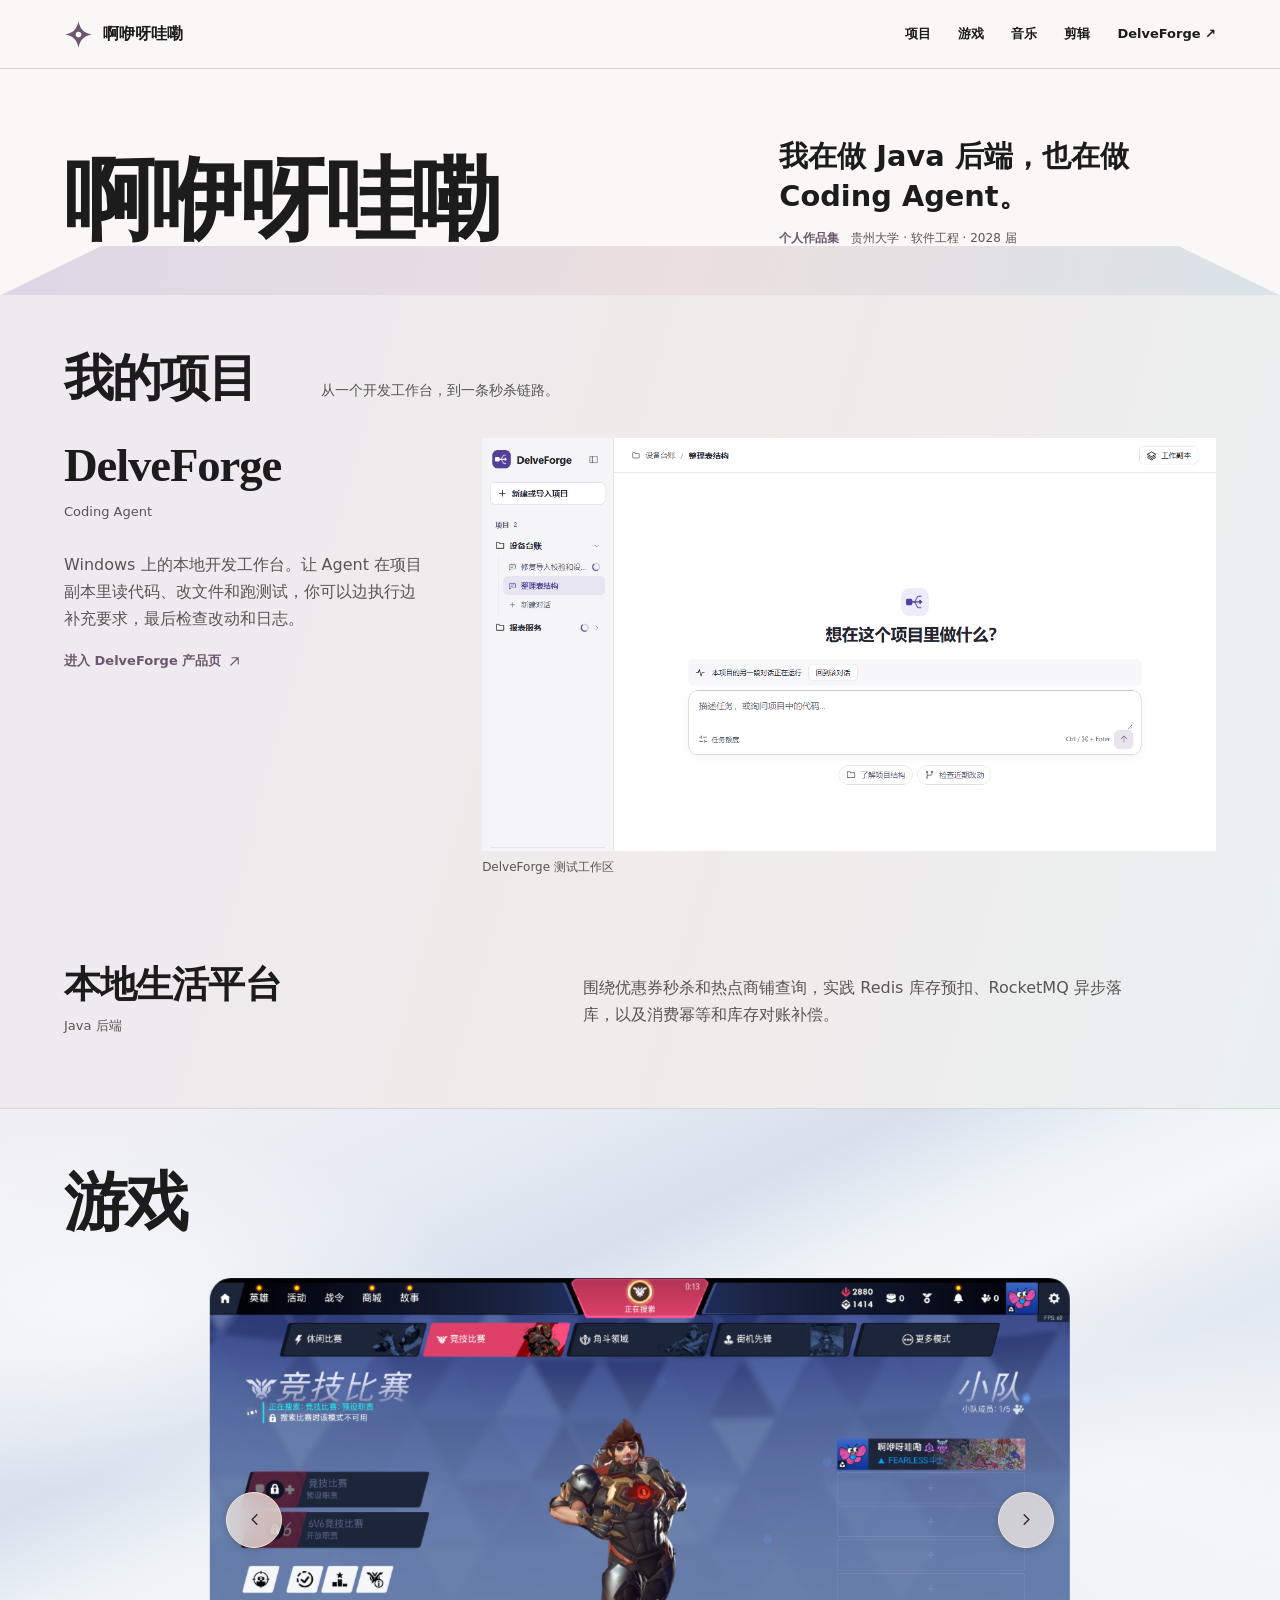
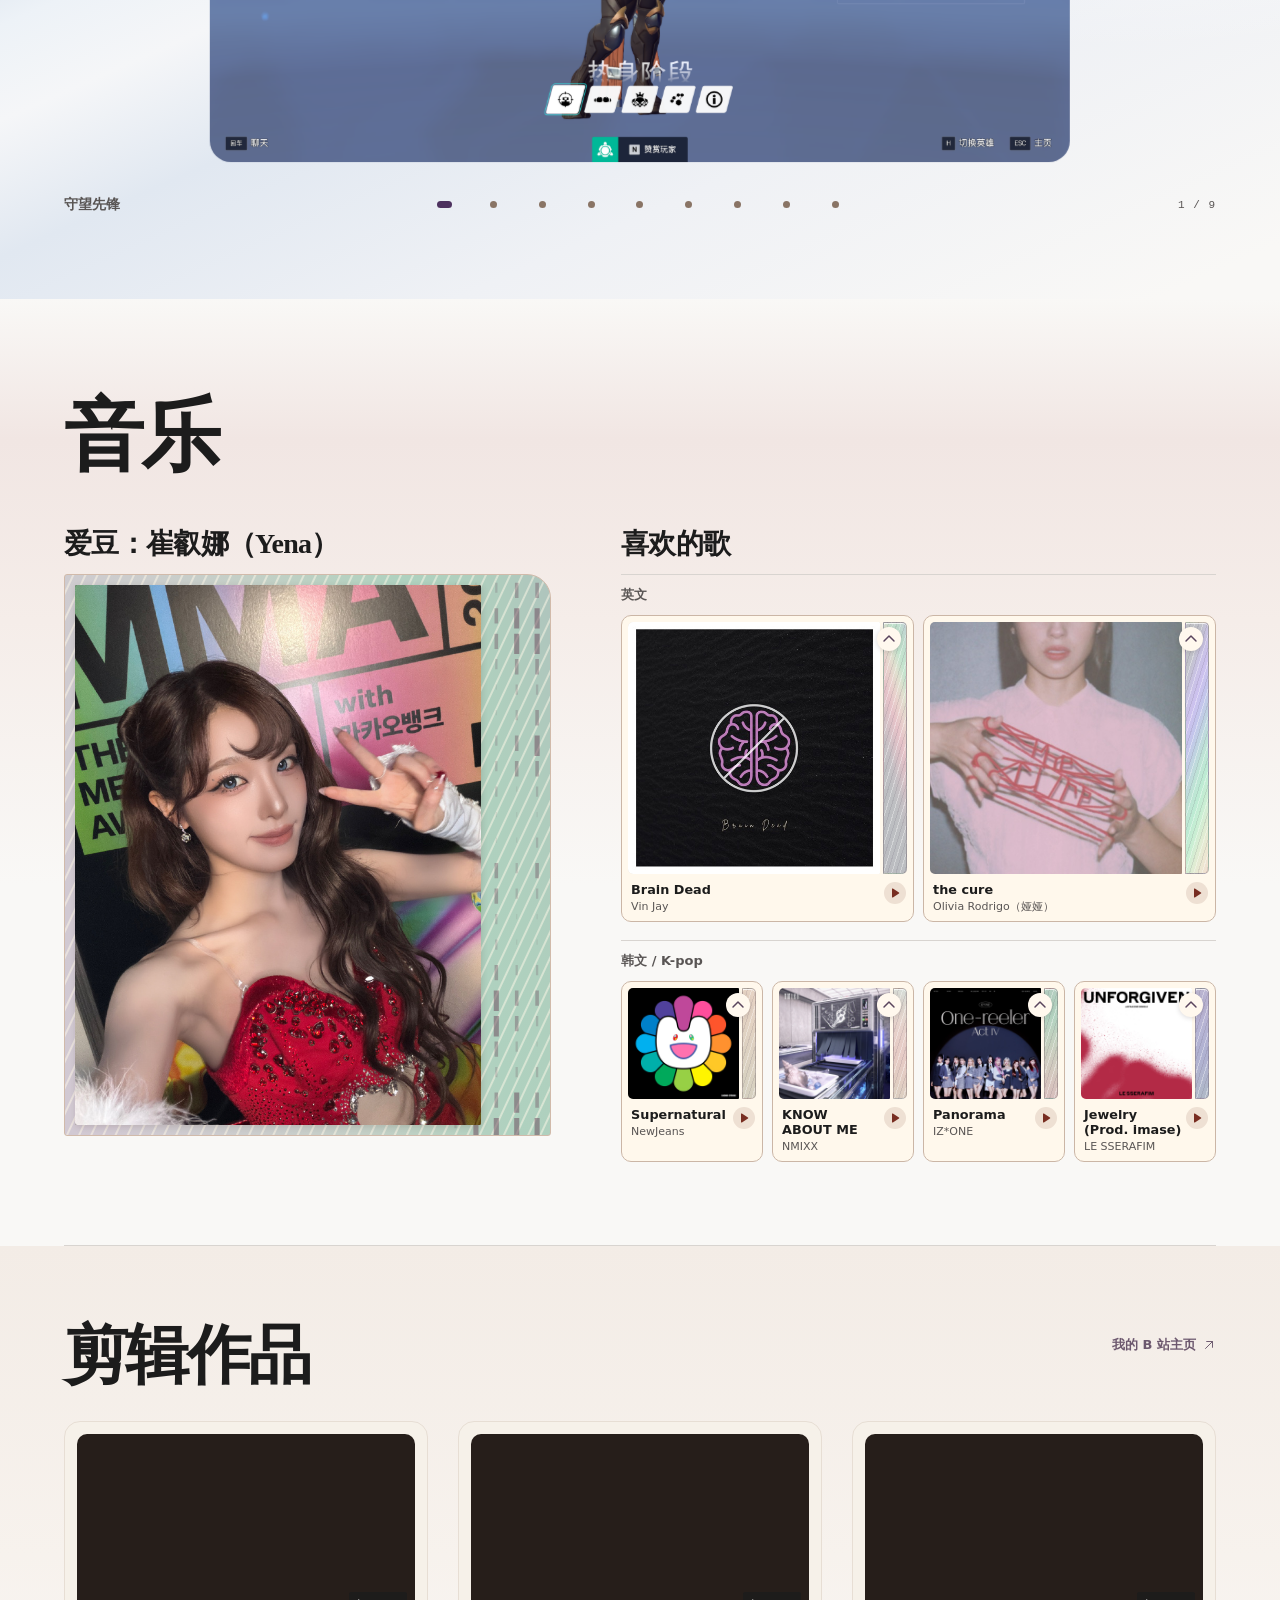
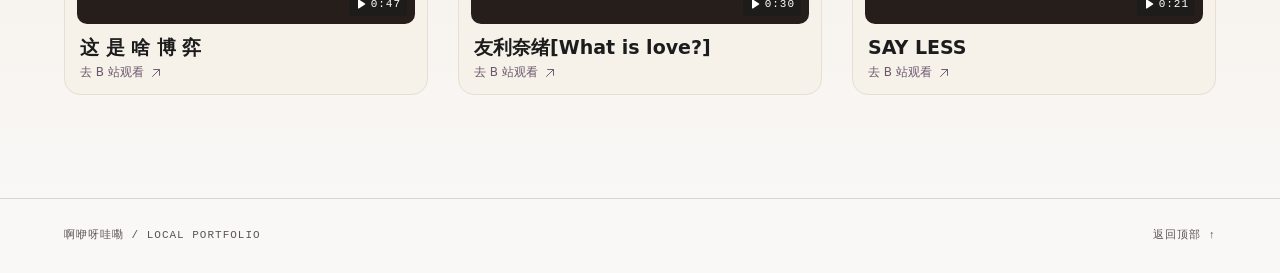
==== index.html @ 76de62af "Lift music cards and unfold a curved release detail" ====
<!doctype html>
<html lang="zh-CN">
<head>
<meta charset="utf-8">
<meta name="viewport" content="width=device-width, initial-scale=1">
<meta name="description" content="啊咿呀哇嘞的个人主页。关注 Java 后端与 Coding Agent。">
<meta name="theme-color" content="#f9f8f6">
<title>啊咿呀哇嘞｜个人作品集</title>
<link rel="stylesheet" href="./site.css">
</head>
<body>
<a class="skip" href="#main">跳到主要内容</a>
<header class="sitehead"><nav class="container nav" aria-label="主导航"><a class="brand" href="./index.html"><svg aria-hidden="true" class="brand-mark" viewBox="0 0 32 32" fill="none"><path d="M16 1.5c-1.6 8.5-6 12.9-14.5 14.5 8.5 1.6 12.9 6 14.5 14.5 1.6-8.5 6-12.9 14.5-14.5C22 14.4 17.6 10 16 1.5Z" fill="currentColor"/><circle cx="16" cy="16" r="3.1" fill="#f9f8f6"/></svg>啊咿呀哇嘞</a><div class="navlinks"><a href="#projects">项目</a><a href="#games">游戏</a><a href="#music">音乐</a><a href="#edits">剪辑</a><a href="./delveforge/index.html" target="_blank" rel="noopener noreferrer">DelveForge ↗</a></div></nav></header>
<main id="main">
<section class="container hero" aria-labelledby="title">
<div class="hero-copy">
<h1 id="title">啊咿呀哇嘞</h1>
</div>
<div class="hero-context">
<p class="lead">我在做 Java 后端，也在做 Coding Agent。</p>
<div class="hero-meta"><p class="hero-role">个人作品集</p>
<p class="hint">贵州大学 · 软件工程 · 2028 届</p></div>
</div>
</section>
<section id="projects" class="work" aria-labelledby="project-title">
<div class="container">
<div class="work-header" data-reveal="0"><h2 id="project-title">我的项目</h2><p>从一个开发工作台，到一条秒杀链路。</p></div>
<div class="projects">
<article class="project featured" data-reveal="1">
<div class="project-feature-copy">
<div class="project-id"><div><h3>DelveForge</h3><span class="project-kind">Coding Agent</span></div></div>
<div class="project-detail"><p>Windows 上的本地开发工作台。让 Agent 在项目副本里读代码、改文件和跑测试，你可以边执行边补充要求，最后检查改动和日志。</p>
<a class="link" href="./delveforge/index.html" target="_blank" rel="noopener noreferrer">进入 DelveForge 产品页 <svg aria-hidden="true" width="15" height="15" viewBox="0 0 24 24" fill="none" stroke="currentColor" stroke-width="1.7" stroke-linecap="round" stroke-linejoin="round"><path d="M6 18 18 6M8 6h10v10"/></svg></a></div>
</div>
<figure class="project-preview"><img src="./delveforge/workbench.png" width="1280" height="820" decoding="async" fetchpriority="high" alt="DelveForge 测试工作区，左侧是项目列表，右侧是 Agent 任务输入区"><figcaption>DelveForge 测试工作区</figcaption></figure>
</article>
<article class="project project-secondary" data-reveal="2">
<div class="project-id"><div><h3>本地生活平台</h3><span class="project-kind">Java 后端</span></div></div>
<div class="project-detail"><p>围绕优惠券秒杀和热点商铺查询，实践 Redis 库存预扣、RocketMQ 异步落库，以及消费幂等和库存对账补偿。</p></div>
</article>
</div>
</div>
</section>
<section id="games" class="container personal-section games" aria-labelledby="gallery-label">
<div class="chapter-glass-run" aria-hidden="true" hidden><div class="chapter-glass"></div></div>
<div class="personal-heading" data-reveal="0"><h2 id="gallery-label">游戏</h2></div>
<div class="game-board">
<script type="application/json" id="game-shots">
[
  {"name":"守望先锋","src":"./images/ow-1.png"},
  {"name":"绝区零","src":"./images/zzz-1.png"},
  {"name":"以撒的结合：重生","src":"./images/isc-1.jpg"},
  {"name":"最终幻想 XV","src":"./images/ff15-1.jpg"},
  {"name":"荒野大镖客","src":"./images/%E5%A4%A7%E8%A1%A8%E5%93%A5-1.jpg"},
  {"name":"博德之门 3","src":"./images/bd3-1.jpg"},
  {"name":"Stray","src":"./images/stray-1.jpg"},
  {"name":"超级变色龙","src":"./images/hide-1.jpg"},
  {"name":"逃生：试炼","src":"./images/outlast-1.jpg"}
]
</script>
<figure class="game-viewer" aria-labelledby="gallery-label">
<div class="game-stage" data-reveal="1">
<div class="game-track"><span class="game-panel" data-slot="-2" aria-hidden="true" hidden><img src="./images/hide-1.jpg" alt="" loading="lazy" decoding="async"></span><span class="game-panel" data-slot="-1" aria-hidden="true" hidden><img src="./images/outlast-1.jpg" alt="" loading="lazy" decoding="async"></span><span class="game-panel" data-slot="0"><img id="game-photo" src="./images/ow-1.png" width="2560" height="1440" alt="《守望先锋》游戏截图" loading="lazy" decoding="async"></span><span class="game-panel" data-slot="1" aria-hidden="true" hidden><img src="./images/zzz-1.png" alt="" loading="lazy" decoding="async"></span><span class="game-panel" data-slot="2" aria-hidden="true" hidden><img src="./images/isc-1.jpg" alt="" loading="lazy" decoding="async"></span></div>
<div class="chapter-photo-lens" aria-hidden="true" hidden></div>
<p id="game-error" hidden>这张截图未能加载，可以切换到另一张。</p>
<div class="gallery-arrows" role="group" aria-label="切换截图" hidden>
<button type="button" id="game-prev" aria-label="上一张截图"><svg aria-hidden="true" width="19" height="19" viewBox="0 0 24 24" fill="none" stroke="currentColor" stroke-width="1.7" stroke-linecap="round" stroke-linejoin="round"><path d="M15 18l-6-6 6-6"/></svg></button>
<button type="button" id="game-next" aria-label="下一张截图"><svg aria-hidden="true" width="19" height="19" viewBox="0 0 24 24" fill="none" stroke="currentColor" stroke-width="1.7" stroke-linecap="round" stroke-linejoin="round"><path d="m9 18 6-6-6-6"/></svg></button>
</div>
</div>
<figcaption class="game-caption" data-reveal="2">
<strong id="game-title">守望先锋</strong>
<div class="gallery-count" id="gallery-count">1 / 9</div>
<div class="gallery-dots" role="group" aria-label="选择截图" hidden></div>

<span id="game-status" class="sr-only" aria-live="polite" aria-atomic="true"></span></figcaption>
</figure>
</div>
</section>

<section id="music" class="container personal-section music" aria-labelledby="music-title">
<div class="personal-heading" data-reveal="0"><h2 id="music-title">音乐</h2></div>
<div class="music-feature">
<div class="music-portrait"><h3 data-reveal="1">爱豆：崔叡娜（Yena）</h3><figure class="music-photo" data-reveal="2"><svg class="foil-lines" aria-hidden="true" viewBox="0 0 120 220" preserveAspectRatio="xMidYMid slice" focusable="false"><g stroke="currentColor" stroke-linecap="butt" fill="none"><path opacity="0.2" stroke-width="0.46" d="M4 23v2M4 63v2M4 73v2M4 113v2M4 123v2M12 63v2M12 73v2M12 113v2M12 123v2M12 163v2M20 113v2M20 153v2M20 163v2M28 153v2M28 163v2M28 203v2M28 213v2M36 3v2M36 13v2M36 193v2M36 203v2M36 213v2M44 3v2M44 13v2M44 53v2M44 203v2M52 3v2M52 43v2M52 53v2M52 93v2M60 43v2M60 53v2M60 93v2M60 103v2M68 83v2M68 93v2M68 103v2M68 133v2M68 143v2M76 93v2M76 133v2M76 143v2M76 183v2M84 133v2M84 173v2M84 183v2M84 193v2M92 173v2M92 183v2M100 23v2M100 33v2M108 23v2M108 33v2M108 73v2"/><path opacity="0.38" stroke-width="0.9" d="M4 13v4M4 33v4M4 53v4M4 83v4M4 103v4M4 133v4M4 163v4M4 173v4M12 23v4M12 83v4M12 103v4M12 133v4M12 153v4M12 173v4M12 213v4M20 63v4M20 73v4M20 103v4M20 123v4M20 143v4M20 173v4M20 193v4M20 203v4M20 213v4M28 3v4M28 13v4M28 103v4M28 113v4M28 143v4M28 173v4M28 183v4M28 193v4M36 53v4M36 63v4M36 153v4M36 163v4M44 23v4M44 43v4M44 63v4M44 103v4M44 153v4M44 193v4M44 213v4M52 13v4M52 33v4M52 63v4M52 83v4M52 103v4M52 143v4M52 193v4M60 3v4M60 33v4M60 63v4M60 73v4M60 83v4M60 133v4M60 143v4M60 193v4M68 43v4M68 53v4M68 113v4M68 123v4M68 153v4M68 183v4M68 193v4M76 43v4M76 83v4M76 103v4M76 123v4M76 153v4M76 173v4M76 193v4M84 33v4M84 83v4M84 123v4M84 143v4M84 163v4M84 213v4M92 23v4M92 33v4M92 133v4M92 193v4M92 213v4M100 3v4M100 13v4M100 43v4M100 73v4M100 83v4M100 173v4M100 183v4M100 213v4M108 13v4M108 43v4M108 63v4M108 83v4M108 123v4M108 173v4M108 213v4"/><path opacity="0.66" stroke-width="1.4" d="M4 43v6M4 93v6M4 153v6M4 213v6M12 13v6M12 33v6M12 53v6M12 93v6M12 143v6M12 183v6M12 203v6M20 3v6M20 13v6M20 23v6M20 53v6M20 83v6M20 93v6M20 133v6M20 183v6M28 23v6M28 53v6M28 63v6M28 123v6M28 133v6M36 23v6M36 43v6M36 103v6M36 113v6M36 143v6M36 173v6M36 183v6M44 33v6M44 73v6M44 93v6M44 113v6M44 143v6M44 163v6M44 183v6M52 23v6M52 73v6M52 113v6M52 133v6M52 153v6M52 183v6M52 203v6M60 13v6M60 23v6M60 113v6M60 123v6M60 153v6M60 183v6M60 203v6M68 3v6M68 33v6M68 63v6M68 73v6M68 163v6M68 173v6M76 3v6M76 33v6M76 53v6M76 73v6M76 113v6M76 163v6M76 203v6M84 3v6M84 23v6M84 43v6M84 73v6M84 93v6M84 153v6M84 203v6M92 3v6M92 13v6M92 43v6M92 73v6M92 83v6M92 93v6M92 123v6M92 143v6M92 163v6M92 203v6M100 53v6M100 63v6M100 123v6M100 133v6M100 163v6M100 193v6M100 203v6M108 3v6M108 53v6M108 93v6M108 103v6M108 113v6M108 133v6M108 163v6M108 183v6"/><path opacity="0.9" stroke-width="2" d="M4 3v8M4 143v8M4 183v8M4 193v8M4 203v8M12 3v8M12 43v8M12 193v8M20 33v8M20 43v8M28 33v8M28 43v8M28 73v8M28 83v8M28 93v8M36 33v8M36 73v8M36 83v8M36 93v8M36 123v8M36 133v8M44 83v8M44 123v8M44 133v8M44 173v8M52 123v8M52 163v8M52 173v8M52 213v8M60 163v8M60 173v8M60 213v8M68 13v8M68 23v8M68 203v8M68 213v8M76 13v8M76 23v8M76 63v8M76 213v8M84 13v8M84 53v8M84 63v8M84 103v8M84 113v8M92 53v8M92 63v8M92 103v8M92 113v8M92 153v8M100 93v8M100 103v8M100 113v8M100 143v8M100 153v8M108 143v8M108 153v8M108 193v8M108 203v8"/></g></svg>
<img src="./images/yena-1.jpg" width="690" height="920" alt="崔叡娜（YENA）身穿红色礼服、比出 V 字手势" loading="lazy" decoding="async">
</figure></div>
<div class="music-copy"><h3 data-reveal="1">喜欢的歌</h3>
<div class="music-shelf" data-reveal="3" aria-label="歌单片段">
<div><h4>英文</h4>
<ul role="list"><li class="track-item"><div class="track-body"><a class="track-card" href="https://y.qq.com/n/ryqq/songDetail/000eKjkE2IuO49" target="_blank" rel="noopener noreferrer"><span class="track-print"><img class="track-art" src="./images/music/brain-dead.jpg" width="480" height="480" alt="" loading="lazy" decoding="async"><span class="track-foil" aria-hidden="true"></span></span><span class="track-text"><span class="track-title">Brain Dead</span><span class="track-artist">Vin Jay</span></span><span class="track-play" aria-hidden="true"><svg viewBox="0 0 16 16" width="12" height="12" fill="currentColor"><path d="M4 2.8a.8.8 0 0 1 1.2-.7l8.1 5.2a.8.8 0 0 1 0 1.4l-8.1 5.2a.8.8 0 0 1-1.2-.7z"/></svg></span><span class="sr-only">（在 QQ 音乐打开）</span></a><div class="track-details" id="track-detail-brain-dead"><span class="track-release">Brain Dead</span><span class="track-edition">单曲<span aria-hidden="true"> · </span><time datetime="2023-03-17">2023.03.17</time></span></div><button class="track-disclose" type="button" aria-label="Brain Dead，发行详情" aria-controls="track-detail-brain-dead" aria-expanded="false" hidden><svg aria-hidden="true" width="15" height="15" viewBox="0 0 16 16" fill="none" stroke="currentColor" stroke-width="1.45" stroke-linecap="round" stroke-linejoin="round"><path d="M3 10l5-5 5 5"/></svg></button></div></li>
<li class="track-item"><div class="track-body"><a class="track-card" href="https://y.qq.com/n/ryqq/songDetail/003u31Fx13rPvN" target="_blank" rel="noopener noreferrer"><span class="track-print"><img class="track-art" src="./images/music/the-cure.jpg" width="480" height="480" alt="" loading="lazy" decoding="async"><span class="track-foil" aria-hidden="true"></span></span><span class="track-text"><span class="track-title">the cure</span><span class="track-artist">Olivia Rodrigo（娅娅）</span></span><span class="track-play" aria-hidden="true"><svg viewBox="0 0 16 16" width="12" height="12" fill="currentColor"><path d="M4 2.8a.8.8 0 0 1 1.2-.7l8.1 5.2a.8.8 0 0 1 0 1.4l-8.1 5.2a.8.8 0 0 1-1.2-.7z"/></svg></span><span class="sr-only">（在 QQ 音乐打开）</span></a><div class="track-details" id="track-detail-the-cure"><span class="track-release">the cure</span><span class="track-edition">单曲<span aria-hidden="true"> · </span><time datetime="2026-05-22">2026.05.22</time></span></div><button class="track-disclose" type="button" aria-label="the cure，发行详情" aria-controls="track-detail-the-cure" aria-expanded="false" hidden><svg aria-hidden="true" width="15" height="15" viewBox="0 0 16 16" fill="none" stroke="currentColor" stroke-width="1.45" stroke-linecap="round" stroke-linejoin="round"><path d="M3 10l5-5 5 5"/></svg></button></div></li></ul></div>
<div><h4>韩文 / K-pop</h4>
<ul role="list"><li class="track-item"><div class="track-body"><a class="track-card" href="https://y.qq.com/n/ryqq/songDetail/003kva882toU7E" target="_blank" rel="noopener noreferrer"><span class="track-print"><img class="track-art" src="./images/music/supernatural.jpg" width="480" height="480" alt="" loading="lazy" decoding="async"><span class="track-foil" aria-hidden="true"></span></span><span class="track-text"><span class="track-title">Supernatural</span><span class="track-artist">NewJeans</span></span><span class="track-play" aria-hidden="true"><svg viewBox="0 0 16 16" width="12" height="12" fill="currentColor"><path d="M4 2.8a.8.8 0 0 1 1.2-.7l8.1 5.2a.8.8 0 0 1 0 1.4l-8.1 5.2a.8.8 0 0 1-1.2-.7z"/></svg></span><span class="sr-only">（在 QQ 音乐打开）</span></a><div class="track-details" id="track-detail-supernatural"><span class="track-release">Supernatural</span><span class="track-edition">单曲<span aria-hidden="true"> · </span><time datetime="2024-06-21">2024.06.21</time></span></div><button class="track-disclose" type="button" aria-label="Supernatural，发行详情" aria-controls="track-detail-supernatural" aria-expanded="false" hidden><svg aria-hidden="true" width="15" height="15" viewBox="0 0 16 16" fill="none" stroke="currentColor" stroke-width="1.45" stroke-linecap="round" stroke-linejoin="round"><path d="M3 10l5-5 5 5"/></svg></button></div></li>
<li class="track-item"><div class="track-body"><a class="track-card" href="https://y.qq.com/n/ryqq/songDetail/001KEcUI1J8He5" target="_blank" rel="noopener noreferrer"><span class="track-print"><img class="track-art" src="./images/music/know-about-me.jpg" width="480" height="480" alt="" loading="lazy" decoding="async"><span class="track-foil" aria-hidden="true"></span></span><span class="track-text"><span class="track-title">KNOW ABOUT ME</span><span class="track-artist">NMIXX</span></span><span class="track-play" aria-hidden="true"><svg viewBox="0 0 16 16" width="12" height="12" fill="currentColor"><path d="M4 2.8a.8.8 0 0 1 1.2-.7l8.1 5.2a.8.8 0 0 1 0 1.4l-8.1 5.2a.8.8 0 0 1-1.2-.7z"/></svg></span><span class="sr-only">（在 QQ 音乐打开）</span></a><div class="track-details" id="track-detail-know-about-me"><span class="track-release">Fe3O4: FORWARD</span><span class="track-edition">EP<span aria-hidden="true"> · </span><time datetime="2025-03-17">2025.03.17</time></span></div><button class="track-disclose" type="button" aria-label="KNOW ABOUT ME，发行详情" aria-controls="track-detail-know-about-me" aria-expanded="false" hidden><svg aria-hidden="true" width="15" height="15" viewBox="0 0 16 16" fill="none" stroke="currentColor" stroke-width="1.45" stroke-linecap="round" stroke-linejoin="round"><path d="M3 10l5-5 5 5"/></svg></button></div></li>
<li class="track-item"><div class="track-body"><a class="track-card" href="https://y.qq.com/n/ryqq/songDetail/000fVk0k1dqXdV" target="_blank" rel="noopener noreferrer"><span class="track-print"><img class="track-art" src="./images/music/panorama.jpg" width="480" height="480" alt="" loading="lazy" decoding="async"><span class="track-foil" aria-hidden="true"></span></span><span class="track-text"><span class="track-title">Panorama</span><span class="track-artist">IZ*ONE</span></span><span class="track-play" aria-hidden="true"><svg viewBox="0 0 16 16" width="12" height="12" fill="currentColor"><path d="M4 2.8a.8.8 0 0 1 1.2-.7l8.1 5.2a.8.8 0 0 1 0 1.4l-8.1 5.2a.8.8 0 0 1-1.2-.7z"/></svg></span><span class="sr-only">（在 QQ 音乐打开）</span></a><div class="track-details" id="track-detail-panorama"><span class="track-release">One-reeler / Act IV</span><span class="track-edition">EP<span aria-hidden="true"> · </span><time datetime="2020-12-07">2020.12.07</time></span></div><button class="track-disclose" type="button" aria-label="Panorama，发行详情" aria-controls="track-detail-panorama" aria-expanded="false" hidden><svg aria-hidden="true" width="15" height="15" viewBox="0 0 16 16" fill="none" stroke="currentColor" stroke-width="1.45" stroke-linecap="round" stroke-linejoin="round"><path d="M3 10l5-5 5 5"/></svg></button></div></li>
<li class="track-item"><div class="track-body"><a class="track-card" href="https://y.qq.com/n/ryqq/songDetail/0030tNHi3pdNm5" target="_blank" rel="noopener noreferrer"><span class="track-print"><img class="track-art" src="./images/music/jewelry.jpg" width="480" height="480" alt="" loading="lazy" decoding="async"><span class="track-foil" aria-hidden="true"></span></span><span class="track-text"><span class="track-title">Jewelry (Prod. imase)</span><span class="track-artist">LE SSERAFIM</span></span><span class="track-play" aria-hidden="true"><svg viewBox="0 0 16 16" width="12" height="12" fill="currentColor"><path d="M4 2.8a.8.8 0 0 1 1.2-.7l8.1 5.2a.8.8 0 0 1 0 1.4l-8.1 5.2a.8.8 0 0 1-1.2-.7z"/></svg></span><span class="sr-only">（在 QQ 音乐打开）</span></a><div class="track-details" id="track-detail-jewelry"><span class="track-release">Jewelry (Prod. imase)</span><span class="track-edition">先行单曲<span aria-hidden="true"> · </span><time datetime="2023-07-25">2023.07.25</time></span></div><button class="track-disclose" type="button" aria-label="Jewelry (Prod. imase)，发行详情" aria-controls="track-detail-jewelry" aria-expanded="false" hidden><svg aria-hidden="true" width="15" height="15" viewBox="0 0 16 16" fill="none" stroke="currentColor" stroke-width="1.45" stroke-linecap="round" stroke-linejoin="round"><path d="M3 10l5-5 5 5"/></svg></button></div></li></ul></div>
</div></div>

</div>
</section>

<section id="edits" class="container personal-section edits" aria-labelledby="edits-title">
<div class="personal-heading" data-reveal="0"><h2 id="edits-title">剪辑作品</h2><a class="external-link" href="https://space.bilibili.com/297531329" target="_blank" rel="noopener noreferrer">我的 B 站主页 <svg aria-hidden="true" width="14" height="14" viewBox="0 0 24 24" fill="none" stroke="currentColor" stroke-width="1.65" stroke-linecap="round" stroke-linejoin="round"><path d="M6 18 18 6M8 6h10v10"/></svg></a></div>
<ol class="video-list" role="list">
<li><a class="video-work" href="https://www.bilibili.com/video/BV1SFEg6ZE7E/" target="_blank" rel="noopener noreferrer">
<span class="video-cover" data-reveal="1"><img src="./images/edits/BV1SFEg6ZE7E.jpg" width="1920" height="1080" alt="" loading="lazy" decoding="async"><span class="video-duration"><svg aria-hidden="true" width="12" height="12" viewBox="0 0 16 16" fill="currentColor"><path d="M4 2.8a.8.8 0 0 1 1.2-.7l8.1 5.2a.8.8 0 0 1 0 1.4l-8.1 5.2a.8.8 0 0 1-1.2-.7z"/></svg><span>0:47</span></span></span>
<span class="video-title" data-reveal="2"><strong>这 是 啥 博 弈</strong><span class="video-watch">去 B 站观看 <svg aria-hidden="true" width="14" height="14" viewBox="0 0 24 24" fill="none" stroke="currentColor" stroke-width="1.65" stroke-linecap="round" stroke-linejoin="round"><path d="M6 18 18 6M8 6h10v10"/></svg></span></span></a></li>
<li><a class="video-work" href="https://www.bilibili.com/video/BV1uB4y1t712/" target="_blank" rel="noopener noreferrer">
<span class="video-cover" data-reveal="1"><img src="./images/edits/BV1uB4y1t712.jpg" width="1024" height="576" alt="" loading="lazy" decoding="async"><span class="video-duration"><svg aria-hidden="true" width="12" height="12" viewBox="0 0 16 16" fill="currentColor"><path d="M4 2.8a.8.8 0 0 1 1.2-.7l8.1 5.2a.8.8 0 0 1 0 1.4l-8.1 5.2a.8.8 0 0 1-1.2-.7z"/></svg><span>0:30</span></span></span>
<span class="video-title" data-reveal="2"><strong>友利奈绪[What is love?]</strong><span class="video-watch">去 B 站观看 <svg aria-hidden="true" width="14" height="14" viewBox="0 0 24 24" fill="none" stroke="currentColor" stroke-width="1.65" stroke-linecap="round" stroke-linejoin="round"><path d="M6 18 18 6M8 6h10v10"/></svg></span></span></a></li>
<li><a class="video-work" href="https://www.bilibili.com/video/BV12Q4y127Ay/" target="_blank" rel="noopener noreferrer">
<span class="video-cover" data-reveal="1"><img src="./images/edits/BV12Q4y127Ay.jpg" width="1004" height="627" alt="" loading="lazy" decoding="async"><span class="video-duration"><svg aria-hidden="true" width="12" height="12" viewBox="0 0 16 16" fill="currentColor"><path d="M4 2.8a.8.8 0 0 1 1.2-.7l8.1 5.2a.8.8 0 0 1 0 1.4l-8.1 5.2a.8.8 0 0 1-1.2-.7z"/></svg><span>0:21</span></span></span>
<span class="video-title" data-reveal="2"><strong>SAY LESS</strong><span class="video-watch">去 B 站观看 <svg aria-hidden="true" width="14" height="14" viewBox="0 0 24 24" fill="none" stroke="currentColor" stroke-width="1.65" stroke-linecap="round" stroke-linejoin="round"><path d="M6 18 18 6M8 6h10v10"/></svg></span></span></a></li>
</ol>
<div class="video-controls" data-reveal="3" aria-label="切换剪辑海报" hidden><button type="button" data-video-step="-1" aria-label="上一张剪辑海报"><svg aria-hidden="true" width="19" height="19" viewBox="0 0 24 24" fill="none" stroke="currentColor" stroke-width="1.7" stroke-linecap="round" stroke-linejoin="round"><path d="M15 18l-6-6 6-6"/></svg></button><span class="video-count" aria-live="polite">1 / 3</span><button type="button" data-video-step="1" aria-label="下一张剪辑海报"><svg aria-hidden="true" width="19" height="19" viewBox="0 0 24 24" fill="none" stroke="currentColor" stroke-width="1.7" stroke-linecap="round" stroke-linejoin="round"><path d="m9 18 6-6-6-6"/></svg></button></div>
</section>
</main>
<footer class="foot"><div class="container"><span class="kicker">啊咿呀哇嘞 / LOCAL PORTFOLIO</span><a class="kicker" href="#main">返回顶部 ↑</a></div></footer>
<script>
(() => {
  const shelf = document.querySelector('.music-shelf');
  const items = [...shelf.querySelectorAll('.track-item')];
  const fine = matchMedia('(hover:hover) and (pointer:fine)');
  let hovered = null, pinned = null, dismissed = null, open = null;
  const paint = () => {
    const next = pinned || (hovered !== dismissed ? hovered : null);
    if (open === next) return;
    if (open) {
      open.removeAttribute('data-track-open');
      open.querySelector('button').setAttribute('aria-expanded','false');
    }
    open = next;
    if (open) {
      open.setAttribute('data-track-open','');
      open.querySelector('button').setAttribute('aria-expanded','true');
    }
  };
  const close = () => {
    pinned = null;
    dismissed = hovered;
    paint();
  };
  for (const item of items) {
    const button = item.querySelector('button');
    button.hidden = false;
    item.addEventListener('pointerenter', event => {
      if (!fine.matches || event.pointerType === 'touch') return;
      hovered = item;
      if (pinned !== item) pinned = null;
      paint();
    });
    item.addEventListener('pointerleave', () => {
      if (hovered === item) hovered = null;
      if (dismissed === item) dismissed = null;
      paint();
    });
    button.addEventListener('click', () => {
      if (pinned === item || (open === item && hovered === item)) {
        close();
        return;
      }
      pinned = item;
      dismissed = null;
      paint();
    });
  }
  document.addEventListener('pointerdown', event => {
    if (pinned && !pinned.contains(event.target)) close();
  });
  shelf.addEventListener('focusout', event => {
    if (pinned && !pinned.contains(event.relatedTarget)) close();
  });
  document.addEventListener('keydown', event => {
    if (event.key === 'Escape' && open) close();
  });
})();
(() => {
  const gallery = document.getElementById('games');
  const items = JSON.parse(document.getElementById('game-shots').textContent);
  let photo = document.getElementById('game-photo');
  const title = document.getElementById('game-title');
  const count = document.getElementById('gallery-count');
  const dots = gallery.querySelector('.gallery-dots');
  const prev = document.getElementById('game-prev');
  const next = document.getElementById('game-next');
  const status = document.getElementById('game-status');
  const error = document.getElementById('game-error');
  const viewer = gallery.querySelector('.game-viewer');
  const stage = gallery.querySelector('.game-stage');
  const track = stage.querySelector('.game-track');
  const arrows = stage.querySelector('.gallery-arrows');
  const slots = [...track.querySelectorAll('.game-panel')];
  const motion = window.matchMedia('(prefers-reduced-motion: reduce)');
  const rotationInterval = 6500;
  const fineHover = matchMedia('(hover:hover) and (pointer:fine)');
  let shot = 0, inView = false, stopped = false;
  let timer, moving, queued;
  const wrap = i => (i % items.length + items.length) % items.length;

  let measured;
  function measureArrows() {
    if (photo.offsetWidth) arrows.style.setProperty('--active-photo-width', photo.offsetWidth + 'px');
  }
  const arrowObserver = typeof ResizeObserver === 'function' ? new ResizeObserver(measureArrows) : null;

  function render(announce = false) {
    const {name} = items[shot];
    const multiple = items.length > 1;
    stage.classList.toggle('has-neighbors', multiple);
    for (const slot of slots) {
      const offset = Number(slot.dataset.slot);
      slot.hidden = !multiple && offset !== 0;
      if (offset === 0) slot.removeAttribute('aria-hidden');
      else slot.setAttribute('aria-hidden', 'true');
      if (slot.hidden) continue;
      const image = slot.querySelector('img');
      if (offset !== 0) image.alt = '';
      const {src} = items[wrap(shot + offset)];
      if (image === photo && image.getAttribute('src') !== src) {
        error.hidden = true;
        photo.hidden = false;
      }
      if (image.getAttribute('src') !== src) image.src = src;
    }
    error.hidden = !photo.complete || photo.naturalWidth > 0;
    photo.hidden = !error.hidden;
    photo.alt = '《' + name + '》游戏截图';
    title.textContent = name;
    count.textContent = (shot + 1) + ' / ' + items.length;
    [...dots.children].forEach((dot, i) => {
      if (i === shot) dot.setAttribute('aria-current','true');
      else dot.removeAttribute('aria-current');
    });
    if (announce) status.textContent = name + '，第 ' + (shot + 1) + ' 张，共 ' + items.length + ' 张';
    prev.disabled = next.disabled = !multiple;
    arrows.hidden = !multiple;
    if (arrowObserver && measured !== photo) {
      if (measured) arrowObserver.unobserve(measured);
      measured = photo;
      arrowObserver.observe(photo);
    }
    measureArrows();
  }

  function canRotate() {
    if (viewer.contains(document.activeElement)) stopped = true;
    return !stopped && !motion.matches && inView && !document.hidden && items.length > 1;
  }

  function schedule() {
    window.clearTimeout(timer);
    if (!moving && canRotate()) timer = window.setTimeout(() => {
      if (canRotate()) step(1, false);
    }, rotationInterval);
  }

  function finish(move) {
    if (moving !== move) return;
    moving = null;
    if (move.delta > 0) slots.push(slots.shift());
    else slots.unshift(slots.pop());
    slots.forEach((slot, i) => { slot.dataset.slot = String(i - 2); });
    const entering = slots[2].querySelector('img');
    photo.removeAttribute('id');
    photo = entering;
    photo.id = 'game-photo';
    shot = move.target;
    render(move.manual);
    move.animation.cancel();
    move.effects.forEach(effect => effect.cancel());
    const nextMove = queued;
    queued = null;
    if (nextMove?.index !== undefined) goTo(nextMove.index);
    else if (nextMove) step(nextMove.delta, nextMove.manual);
    else schedule();
  }

  function goTo(index) {
    stopped = true;
    window.clearTimeout(timer);
    if (moving) { queued = {index}; return; }
    if (index === shot) return;
    if (index === wrap(shot + 1)) { step(1, true); return; }
    if (index === wrap(shot - 1)) { step(-1, true); return; }
    shot = index;
    render(true);
    if (!motion.matches && typeof photo.animate === 'function') {
      photo.animate([{opacity:.62},{opacity:1}],{duration:185,easing:'ease-out'});
    }
  }

  function step(delta, manual) {
    if (items.length < 2) return;
    if (manual) stopped = true;
    if (moving) { if (manual) queued = {delta, manual}; return; }
    window.clearTimeout(timer);
    const target = wrap(shot + delta);
    if (motion.matches || typeof track.animate !== 'function') {
      shot = target;
      render(manual);
      schedule();
      return;
    }
    const end = delta > 0 ? 'calc(-150% - var(--slide-gap))' : 'calc(50% + var(--slide-gap))';
    const animation = track.animate([{transform:'translateX(-50%)'}, {transform:'translateX('+end+')'}],
      {duration:370,easing:'cubic-bezier(.22,.68,.17,1)',fill:'forwards'});
    const incoming = slots[2 + delta], outgoing = slots[2];
    const timing = {duration:370,easing:'cubic-bezier(.22,.68,.17,1)',fill:'forwards'};
    const effects = [incoming.animate([{opacity:.78},{opacity:1}],timing),
      outgoing.animate([{opacity:1},{opacity:.78}],timing),
      incoming.querySelector('img').animate([
        {transform:'var(--photo-far)',filter:'none'},{transform:'var(--photo-near)',filter:'var(--photo-light)'}
      ],timing),
      photo.animate([
        {transform:'var(--photo-near)',filter:'var(--photo-light)'},{transform:'var(--photo-far)',filter:'none'}
      ],timing)];
    const newWidth = incoming.querySelector('img').offsetWidth;
    if (newWidth && photo.offsetWidth) effects.push(arrows.animate(
      [{width:photo.offsetWidth+'px'},{width:newWidth+'px'}],timing));
    const move = {target, delta, manual, animation, effects};
    moving = move;
    stage.dispatchEvent(new Event("gallery:motion"));
    animation.finished.then(() => finish(move), () => {});
  }

  prev.addEventListener('click', () => step(-1, true));
  next.addEventListener('click', () => step(1, true));
  viewer.addEventListener('focusin', () => { stopped = true; schedule(); });
  viewer.addEventListener('keydown', event => {
    if (event.key !== 'ArrowLeft' && event.key !== 'ArrowRight') return;
    event.preventDefault();
    step(event.key === 'ArrowLeft' ? -1 : 1, true);
  });
  for (const slot of slots) slot.querySelector('img').addEventListener('load', event => { if (event.currentTarget === photo) measureArrows(); });
  function clearPhotoHover() { delete stage.dataset.photoHover; }
  stage.addEventListener('pointermove', event => {
    if (!fineHover.matches || motion.matches || event.pointerType === 'touch' || event.target.closest('button')) {
      clearPhotoHover();
      return;
    }
    const bounds = stage.getBoundingClientRect();
    const hovered = stage.hasAttribute('data-photo-hover');
    const margin = hovered ? 1.04 : 1;
    const inside = Math.abs(event.clientX - (bounds.left + bounds.width/2)) <= photo.offsetWidth/2 * margin &&
      Math.abs(event.clientY - (bounds.top + bounds.height/2)) <= photo.offsetHeight/2 * margin;
    if (inside !== hovered) stage.toggleAttribute('data-photo-hover', inside);
  }, {passive:true});
  stage.addEventListener('pointerleave', clearPhotoHover);
  fineHover.addEventListener('change', clearPhotoHover);
  motion.addEventListener('change', clearPhotoHover);
  window.addEventListener('resize', measureArrows, {passive:true});
  for (const slot of slots) slot.querySelector('img').addEventListener('error', event => {
    if (event.currentTarget === photo) { photo.hidden = true; error.hidden = false; }
  });
  document.addEventListener('visibilitychange', schedule);
  motion.addEventListener('change', () => {
    if (motion.matches && moving) finish(moving);
    schedule();
  });
  if (typeof IntersectionObserver === 'function') new IntersectionObserver(([entry]) => {
    inView = entry.isIntersecting && entry.intersectionRatio >= .35;
    if (inView) for (const slot of slots) slot.querySelector('img').loading = 'eager';
    schedule();
  }, {threshold:[.35]}).observe(stage);
  dots.replaceChildren(...items.map(({name}, i) => {
    const dot = document.createElement('button');
    dot.type = 'button';
    dot.setAttribute('aria-label', '第 ' + (i + 1) + ' 张：' + name);
    dot.addEventListener('click', () => goTo(i));
    return dot;
  }));
  dots.style.setProperty('--dot-count', items.length);
  dots.hidden = items.length < 2;
  viewer.tabIndex = 0;
  render();
  schedule();
})();


(() => {
  const shelf = document.querySelector('.music-shelf');
  if (!shelf || typeof IntersectionObserver !== 'function') return;
  const motion = window.matchMedia('(prefers-reduced-motion: reduce)');
  const fine = window.matchMedia('(hover: hover) and (pointer: fine)');
  const field = shelf.closest('#music');
  const strips = [...shelf.querySelectorAll('.track-foil'), field.querySelector('.music-photo')].filter(Boolean);
  const visible = new Set();
  let lamp = null;
  let frame = 0;

  const clamp = x => Math.max(0, Math.min(1, x));
  const gauss = (x, mean, left, right) => Math.exp(-.5 * ((x - mean) / (x < mean ? left : right)) ** 2);
  // Wyman-Sloan-Shirley approximations for CIE XYZ, desaturated into linear sRGB.
  const spectrum = Array.from({length:401}, (_, i) => {
    const nm = i + 380;
    const x = 1.056*gauss(nm,599.8,37.9,31) + .362*gauss(nm,442,16,26.7) - .065*gauss(nm,501.1,20.4,26.2);
    const y = .821*gauss(nm,568.8,46.9,40.5) + .286*gauss(nm,530.9,16.3,31.1);
    const z = 1.217*gauss(nm,437,11.8,36) + .681*gauss(nm,459,26,13.8);
    return [3.2406*x-1.5372*y-.4986*z, -.9689*x+1.8758*y+.0415*z, .0557*x-.204*y+1.057*z]
      .map(v => .8*Math.max(0,.66*v+.34*y));
  });

  function grating(projection) {
    const out = [0,0,0];
    const weights = [1,.5,.3];
    for (let m = 1; m <= 3; m++) {
      const nm = 1500*Math.abs(projection)/m;
      if (nm < 380 || nm > 780) continue;
      const rgb = spectrum[Math.round(nm)-380];
      for (let j=0; j<3; j++) out[j] += rgb[j]*weights[m-1]*1.6;
    }
    return out;
  }

  function encode(v) {
    const a = clamp(v*(2.51*v+.03)/(v*(2.43*v+.59)+.14));
    return Math.round(255*(a<=.0031308?12.92*a:1.055*a**(1/2.4)-.055));
  }

  function opticalGradient(rect, light, index) {
    const x = rect.left + rect.width/2;
    const y = rect.top + rect.height/2;
    const theta = Math.atan2(light.y-y+1e-6, light.x-x+1e-6);
    const a = Math.cos(theta), b = Math.sin(theta);
    const stretch = .5*(Math.abs(a)*rect.width+Math.abs(b)*rect.height);
    const groove = -.7 + index*.19;
    const gx = Math.cos(groove), gy = Math.sin(groove);
    const colors = [];
    for (let i = 0; i <= 12; i++) {
      const t = (i/6-1)*stretch;
      const dx = light.x - (x+a*t), dy = light.y - (y+b*t);
      const distance = Math.hypot(dx,dy,300);
      const first = grating((dx*gx+dy*gy)/distance);
      const cross = grating((-dx*gy+dy*gx)/distance);
      const glare = .14*Math.exp(-(dx*dx+dy*dy)/(2*155*155));
      const rgb = [.29,.3,.325].map((silver,j) => encode(silver+glare+.56*(first[j]+cross[j])/2));
      colors.push('rgb('+rgb.join(' ')+')');
    }
    return 'linear-gradient('+((theta*180/Math.PI)+90).toFixed(1)+'deg,'+colors.join(',')+')';
  }

  function draw() {
    frame = 0;
    if (document.hidden || !visible.size) return;
    const bounds = shelf.getBoundingClientRect();
    const light = lamp || {x:bounds.left + .72*bounds.width, y:bounds.top + .22*bounds.height};
    const geometry = strips.flatMap((strip,index) => visible.has(strip)
      ? [[strip,strip.getBoundingClientRect(),index]] : []);
    for (const [strip,rect,index] of geometry) {
      strip.style.setProperty('--foil-optical', opticalGradient(rect,light,index));
    }
  }

  function schedule() {
    if (!frame && !document.hidden && visible.size) frame = requestAnimationFrame(draw);
  }

  const observer = new IntersectionObserver(entries => {
    for (const entry of entries) {
      if (entry.isIntersecting) visible.add(entry.target);
      else visible.delete(entry.target);
    }
    schedule();
  }, {rootMargin:'0px'});
  strips.forEach(strip => observer.observe(strip));

  field.addEventListener('pointermove', event => {
    if (!fine.matches || motion.matches || event.pointerType !== 'mouse') return;
    lamp = {x:event.clientX,y:event.clientY};
    schedule();
  }, {passive:true});
  field.addEventListener('pointerleave', () => { lamp = null; schedule(); });
  fine.addEventListener('change', () => { lamp = null; schedule(); });
  motion.addEventListener('change', () => { lamp = null; schedule(); });
  document.addEventListener('visibilitychange', () => {
    if (document.hidden && frame) {
      cancelAnimationFrame(frame);
      frame = 0;
    } else schedule();
  });
  window.addEventListener('resize', schedule, {passive:true});
})();

(() => {
  const edits = document.getElementById('edits');
  const reel = edits.querySelector('.video-list');
  const controls = edits.querySelector('.video-controls');
  const items = [...reel.children];
  const arrows = [...controls.querySelectorAll('button')];
  const count = controls.querySelector('.video-count');
  const motion = matchMedia('(prefers-reduced-motion: reduce)');
  let index = 0;
  let frame = 0;
  function positions() {
    const max = reel.scrollWidth - reel.clientWidth;
    return items.map(item => Math.max(0, Math.min(max, item.offsetLeft - items[0].offsetLeft)));
  }
  function update() {
    frame = 0;
    const offsets = positions();
    index = offsets.reduce((best, off, i) => Math.abs(off - reel.scrollLeft) < Math.abs(offsets[best] - reel.scrollLeft) ? i : best, 0);
    count.textContent = (index + 1) + ' / ' + items.length;
    arrows[0].disabled = index === 0;
    arrows[1].disabled = index === items.length - 1;
  }
  function lazyUpdate() { if (!frame) frame = requestAnimationFrame(update); }
  arrows.forEach(arrow => arrow.addEventListener('click', () => {
    const target = Math.max(0, Math.min(items.length - 1, index + Number(arrow.dataset.videoStep)));
    reel.scrollTo({left:positions()[target], behavior:motion.matches ? 'instant' : 'smooth'});
  }));
  reel.addEventListener('scroll', lazyUpdate, {passive:true});
  window.addEventListener('resize', lazyUpdate, {passive:true});
  controls.hidden = false;
  update();
})();

(() => {
  const motion = matchMedia('(prefers-reduced-motion: reduce)');
  if (motion.matches || typeof IntersectionObserver !== 'function' || !Element.prototype.animate) return;
  const pending = new Map();
  const chapters = new WeakMap();
  const destination = () => document.getElementById(location.hash.slice(1));
  function show(element) {
    const animation = pending.get(element);
    pending.delete(element);
    observer.unobserve(element);
    delete element.dataset.revealState;
    animation?.cancel();
  }
  function reveal(element, delay) {
    observer.unobserve(element);
    element.dataset.revealed = 'true';
    const project = element.closest('.work');
    const animation = element.animate(
      [{opacity:project ? .68 : .18,translate:project ? '0 14px' : '0 22px'},{opacity:1,translate:'0 0'}],
      {duration:project ? 360 : 520,delay:project ? Math.min(delay, 90) : delay,easing:'cubic-bezier(.24,.61,.25,1)',fill:'both'}
    );
    pending.set(element, animation);
    animation.finished.then(() => show(element), () => {});
  }
  const observer = new IntersectionObserver(entries => {
    const ready = entries.filter(({target,isIntersecting,intersectionRect}) =>
      isIntersecting && intersectionRect.height >= Math.min(44,target.offsetHeight*.34) && pending.get(target) === null
    ).sort((a,b) => Number(a.target.dataset.reveal)-Number(b.target.dataset.reveal));
    const now = performance.now();
    for (const {target} of ready) {
      if (motion.matches || target.contains(document.activeElement) || destination()?.contains(target)) {
        show(target);
        continue;
      }
      const section = target.closest('section');
      const beat = Number(target.dataset.reveal);
      const previous = chapters.get(section);
      const first = (previous && now - previous.time < 250) ? previous : {time:now,beat};
      chapters.set(section, first);
      const delay = Math.min(300, Math.max(0,(beat-first.beat)*112-(now-first.time)));
      reveal(target, delay);
    }
  },{threshold:[0,.06,.16,.34,.5,.75,1],rootMargin:'0px 0px -6% 0px'});
  const candidates = [...document.querySelectorAll('[data-reveal]')];
  const offscreen = candidates.filter(element => element.getBoundingClientRect().top >= innerHeight - 8 &&
    !element.contains(document.activeElement) && !destination()?.contains(element));
  for (const element of offscreen) {
    element.dataset.revealState = 'waiting';
    pending.set(element, null);
    observer.observe(element);
  }
  document.addEventListener('focus', event => {
    for (const element of pending.keys()) {
      if (element.contains(event.target) || event.target.contains?.(element)) show(element);
    }
  },true);
  document.addEventListener('click', event => {
    const link = event.target.closest?.('a[href^="#"]');
    const anchor = link && document.getElementById(link.hash.slice(1));
    if (anchor) for (const element of pending.keys()) if (anchor.contains(element)) show(element);
  });
  window.addEventListener('hashchange', () => {
    const anchor = destination();
    if (anchor) for (const element of pending.keys()) if (anchor.contains(element)) show(element);
  });
  motion.addEventListener('change', () => {
    if (motion.matches) for (const element of pending.keys()) show(element);
  });
})();
(() => {
  const games = document.getElementById('games');
  const path = games.querySelector('.chapter-glass-run');
  const panel = path.querySelector('.chapter-glass');
  const heading = games.querySelector('#gallery-label');
  const titleLens = document.createElement('span');
  const titleLight = document.createElement('span');
  titleLens.className = 'chapter-heading-lens';
  titleLight.className = 'chapter-heading-copy';
  titleLight.textContent = heading.textContent;
  titleLens.hidden = true;
  titleLens.setAttribute('aria-hidden','true');
  titleLens.append(titleLight);
  heading.after(titleLens);
  const stage = games.querySelector('.game-stage');
  const lens = stage.querySelector('.chapter-photo-lens');
  const track = stage.querySelector('.game-track');
  const mirrors = [...track.querySelectorAll('.game-panel img')].map(original => {
    const frame = document.createElement('span');
    const image = document.createElement('img');
    frame.className = 'chapter-lens-fragment';
    image.alt = '';
    image.decoding = 'async';
    frame.hidden = true;
    frame.append(image);
    lens.append(frame);
    return {original, frame, image};
  });
  let frame = 0;
  let gamesHeight = 0;
  let startAt = 0;
  let guide = 0;
  let paneHeight = 0;
  let lastPresence = -1;
  let visible = typeof IntersectionObserver !== 'function';
  const prefs = matchMedia('(prefers-reduced-motion:reduce), (prefers-reduced-transparency:reduce), (prefers-contrast:more), (forced-colors:active)');
  if (!CSS.supports('backdrop-filter','blur(1px)')) return;
  const clearTitleLens = () => {
    if (titleLens.hidden) return;
    titleLens.hidden = true;
    heading.style.removeProperty('clip-path');
  };
  const titleClipSupported = CSS.supports('clip-path','polygon(evenodd,0 0,100% 0,100% 100%)');
  const refractTitle = (glass, presence) => {
    if (!titleClipSupported || presence < .98) return clearTitleLens();
    const box = heading.getBoundingClientRect();
    if (box.bottom <= 0 || box.top >= innerHeight || !box.width || !glass.width) return clearTitleLens();
    const slope = .60 * glass.height/glass.width;
    const top = glass.top + .1025*glass.height - box.top + slope*(box.left-glass.left);
    const bottom = top + .195*glass.height;
    if (bottom + slope*box.width <= 0 || top >= box.height) return clearTitleLens();

    // Use the same diagonal as the pane. Replace its slice of the painted title, not the title's semantics.
    const pad = 18, right = box.width+pad;
    const a = -pad+'px '+(top-slope*pad)+'px';
    const cut = a+','+right+'px '+(top+slope*right)+'px,'+
      right+'px '+(bottom+slope*right)+'px,'+-pad+'px '+(bottom-slope*pad)+'px';
    const full = '-18px -18px,calc(100% + 18px) -18px,calc(100% + 18px) calc(100% + 18px),-18px calc(100% + 18px),-18px -18px';
    heading.style.clipPath = 'polygon(evenodd,'+full+','+cut+','+a+',-18px -18px)';

    const parent = heading.parentElement.getBoundingClientRect();
    titleLens.hidden = false;
    titleLens.style.cssText = 'left:'+(box.left-parent.left)+'px;top:'+(box.top-parent.top)+
      'px;width:'+box.width+'px;height:'+box.height+'px;opacity:'+presence+';clip-path:polygon('+cut+
      ');--title-origin:50% '+Math.min(box.height,Math.max(0,(top+bottom+slope*box.width)/2))+'px';
    if (heading.parentElement.getAnimations().some(a=>a.playState === 'running')) queue();
  };
  const shadePhoto = () => {
    frame = 0;
    if (path.hidden) { lens.hidden = true; clearTitleLens(); return; }
    const entered = scrollY + innerHeight - startAt;
    // The top edge cuts across the pane at 60% width, without reversing as it uncovers.
    const lift = paneHeight * .56;
    const distance = Math.max(3.65 * lift,innerHeight * .58);
    const entry = Math.max(0,Math.min(1,entered/distance));
    const glide = lift * (1-entry) ** 2.35;
    // Blend from fast entry to a steady sweep instead of pinning at the guide.
    const bend = scrollY - startAt + guide + Math.min(90,innerHeight * .105);
    const radius = Math.min(140,innerHeight * .17);
    const easing = bend < -radius ? 0 : bend > radius ? bend : (bend+radius) ** 2/(4*radius);
    const travel = .66 * easing-glide;
    // Ease toward the seam as a single pane, then glide under the section clip.
    const nearSeam = Math.max(0,(travel + 1.1775 * paneHeight - gamesHeight)/.66);
    const localY = travel + .21 * nearSeam**2/(nearSeam+32);
    const presence = entered > 0 && localY + .1025 * paneHeight < gamesHeight ? 1 : 0;
    panel.style.setProperty('--ribbon-travel',(localY-guide)+'px');
    if (presence !== lastPresence) {
      games.style.setProperty('--ribbon-presence',presence.toFixed(3));
      lastPresence = presence;
    }
    if (presence === 0) { lens.hidden = true; clearTitleLens(); return; }
    const glass = panel.getBoundingClientRect();
    refractTitle(glass,presence);
    const offset = startAt - scrollY - glass.top;
    panel.style.setProperty('--field-offset',offset+'px');
    panel.style.setProperty('--field-focus',(glass.height/2-offset)+'px');
    if (!visible) { lens.hidden = true; return; }
    const bounds = stage.getBoundingClientRect();
    if (glass.bottom <= bounds.top || glass.top >= bounds.bottom) { lens.hidden = true; return; }
    const visibleMirrors = [];
    for (const m of mirrors) {
      const box = m.original.getBoundingClientRect();
      if (!m.original.naturalWidth || !box.width || !box.height ||
          box.right <= bounds.left || box.left >= bounds.right ||
          box.bottom <= glass.top || box.top >= glass.bottom) {
        visibleMirrors.push({m});
        continue;
      }
      const painting = getComputedStyle(m.original.parentElement);
      visibleMirrors.push({m,box,opacity:painting.opacity,src:m.original.currentSrc || m.original.src});
    }
    lens.hidden = !visibleMirrors.some(({box}) => box);
    if (!lens.hidden) {
      lens.style.left = (glass.left-bounds.left)+'px';
      lens.style.top = (glass.top-bounds.top)+'px';
      lens.style.width = glass.width+'px';
      lens.style.height = glass.height+'px';
      lens.style.setProperty('--pane-width',glass.width+'px');
      lens.style.setProperty('--pane-height',glass.height+'px');
      for (const {m,box,opacity,src} of visibleMirrors) {
        m.frame.hidden = !box;
        if (!box) continue;
        if (m.image.src !== src) m.image.src = src;
        const x = box.left-glass.left, y = box.top-glass.top;
        // Stretch along the pane, and shift slightly across its normal, around the actual overlap.
        const slope = .60 * glass.height / glass.width;
        const angle = Math.atan(slope);
        const band = .1225 * glass.height;
        const y0 = .20 * glass.height;
        const left = Math.max(bounds.left-glass.left,x,(y-y0-band)/slope);
        const right = Math.min(bounds.right-glass.left,x+box.width,(y+box.height-y0+band)/slope);
        const u = right > left ? (left+right)/2 : x+box.width/2;
        const v = Math.max(0,Math.min(box.height,y0+slope*u-y));
        const drift = Math.min(8,band*.19);
        m.frame.style.cssText = 'left:'+x+'px;top:'+y+
          'px;width:'+box.width+'px;height:'+box.height+'px;--source-alpha:'+opacity+
          ';--fragment-x:'+x+'px;--fragment-y:'+y+'px;--refraction-origin:'+(u-x)+'px '+v+'px;--refraction:rotate('+angle+'rad) translateY('+drift+'px) scale(1.22,1.10) rotate('+(-angle)+'rad)';
      }
    }
    if ([...track.getAnimations(),...stage.getAnimations()].some(a => a.playState === 'running')) queue();
  };
  const queue = () => { if (!frame) frame = requestAnimationFrame(shadePhoto); };
  const place = () => {
    path.hidden = prefs.matches;
    if (path.hidden) { lens.hidden = true; clearTitleLens(); }
    if (path.hidden) return;
    const pathHeight = Math.max(0,games.clientHeight - path.offsetTop - 1);
    path.style.height = pathHeight + 'px';
    panel.style.setProperty('--field-height',games.offsetHeight+'px');
    startAt = scrollY + games.getBoundingClientRect().top;
    guide = parseFloat(getComputedStyle(panel).top);
    paneHeight = panel.offsetHeight;
    gamesHeight = pathHeight;
    queue();
  };
  if ('ResizeObserver' in window) new ResizeObserver(place).observe(games);
  if (typeof IntersectionObserver === 'function') new IntersectionObserver(([entry]) => {
    visible = entry.isIntersecting;
    queue();
  }).observe(stage);
  new MutationObserver(queue).observe(stage.querySelector('.game-track'),{subtree:true,attributes:true,attributeFilter:['id','src']});
  new MutationObserver(queue).observe(heading.parentElement,{attributes:true,attributeFilter:['data-reveal-state']});
  stage.addEventListener('load',queue,true);
  stage.addEventListener('gallery:motion',queue);
  stage.addEventListener('pointermove',queue,{passive:true});
  stage.addEventListener('pointerleave',queue);
  window.addEventListener('scroll',() => { if (!path.hidden) queue(); },{passive:true});
  window.addEventListener('resize',place,{passive:true});
  prefs.addEventListener('change',place);
  place();
})();

</script>
</body>
</html>
---- site.css ----
/* Personal portfolio: editorial paper, shared Swiss grid, and original media. */
:root {
  color-scheme: light;
  --paper: #f9f8f6;
  --wash: #fff;
  --ink: #1c1c1c;
  --muted: #595554;
  --rule: #d8d4d0;
  --signal: #6c586e;
  --fold-lavender: #ddd7e6;
  --fold-rose: #ebdfdf;
  --fold-blue: #d9e3e9;
  --paper-lavender: #eeeaf0;
  --paper-rose: #f1ebea;
  --paper-blue: #eaf0f1;
  --work-ink: var(--ink);
  --work-muted: var(--muted);
  --work-accent: var(--signal);
  --studio: #28221e;
  --film: #181411;
  --film-ink: #fff5e9;
  --film-muted: #d0bfb2;
  --serif: "Noto Serif SC", "Songti SC", SimSun, Georgia, serif;
  --sans: "PingFang SC", "Microsoft YaHei", system-ui, sans-serif;
  --mono: ui-monospace, "Cascadia Mono", Consolas, monospace;
  --space: clamp(55px, 8.6vw, 112px);
  --gutter: clamp(24px, 5vw, 72px);
}
*,*::before,*::after { box-sizing:border-box; }
html { scroll-behavior:smooth; }
body { margin:0; background:var(--paper); color:var(--ink); font:16px/1.7 var(--sans); }
img,svg { display:block; }
img { max-width:100%; }
button { font:inherit; }
[hidden] { display:none!important; }
a { color:inherit; text-decoration:none; }
:focus-visible { outline:2px solid var(--signal); outline-offset:4px; }
::selection { background:#59494c; color:#fff; }
.container { width:min(100% - 2 * var(--gutter), 1152px); margin-inline:auto; min-width:0; }
.kicker,.gallery-count,.video-duration {
  font:11px/1.5 var(--mono);
  letter-spacing:.09em;
  font-variant-numeric:tabular-nums;
}
.sr-only { position:absolute; width:1px; height:1px; padding:0; margin:-1px; overflow:hidden; clip-path:inset(50%); white-space:nowrap; border:0; }
.skip { position:fixed; z-index:20; left:12px; top:10px; transform:translateY(-170%); background:var(--wash); padding:12px 16px; }
.skip:focus { transform:none; }
section[id],main { scroll-margin-top:85px; }
.sitehead {
  position:sticky; inset-block-start:0; z-index:10;
  background:var(--paper); border-bottom:1px solid var(--rule);
}
.nav { min-height:68px; display:flex; align-items:center; justify-content:space-between; gap:16px; }
.brand,.navlinks { display:flex; align-items:center; gap:10px; }
.brand { font-weight:750; white-space:nowrap; }
.brand-mark { width:29px; height:29px; color:var(--signal); flex:none; }
.navlinks { gap:clamp(12px, 2.3vw, 27px); }
.navlinks a { display:inline-flex; gap:4px; align-items:center; min-height:44px; font-size:13px; font-weight:650; white-space:nowrap; }
/* A quiet masthead opens onto the work itself. */
.hero {
  display:grid; grid-template-columns:minmax(0,1.48fr) minmax(0,1fr);
  align-items:end; gap:clamp(28px,5.4vw,78px);
  padding-block:clamp(44px,7.4svh,76px) clamp(34px,5.2svh,58px);
}
.hero-copy,.hero-context { min-width:0; }
.hero h1 {
  font:730 clamp(49px,7vw,94px)/1.06 var(--serif);
  letter-spacing:-.035em; margin:0; overflow-wrap:break-word;
}
.hero .lead { margin:0 0 12px; max-width:19em; font-size:clamp(20px,2.25vw,30px); font-weight:630; line-height:1.4; text-wrap:pretty; }
.hero-meta { display:flex; flex-wrap:wrap; align-items:baseline; gap:2px 12px; }
.hero-role,.hero .hint { margin:0; color:var(--muted); font-size:12px; }
.hero-role { color:var(--signal); font-weight:700; }
.work {
  position:relative; isolation:isolate; background:#eeeae5;
  background:linear-gradient(106deg,var(--paper-lavender) 0%,var(--paper-rose) 54%,var(--paper-blue) 100%);
  color:var(--work-ink);
  padding-block:clamp(34px,4.5vw,67px) clamp(41px,5.5vw,80px);
  perspective:840px; perspective-origin:50% 0;
}
.work::before {
  content:""; position:absolute; pointer-events:none; z-index:-1;
  inset:calc(-1 * clamp(21px,3.9vw,55px)) 0 auto;
  height:clamp(21px,3.9vw,55px);
  background:#e7e1d9;
  background:linear-gradient(106deg,var(--fold-lavender) 0%,var(--fold-rose) 54%,var(--fold-blue) 100%);
  clip-path:polygon(8% 0,92% 0,100% 100%,0 100%);
  transform-origin:50% 100%;
}
@media (prefers-reduced-motion:no-preference) {
  @supports (animation-timeline:scroll()) {
    .work::before {
      animation:paper-plane linear both;
      animation-timeline:scroll(root block);
      animation-range:0px 210px;
    }
    @keyframes paper-plane {
      from { transform:rotateX(50deg) scaleX(.96); opacity:.63; }
      to { transform:none; opacity:1; }
    }
  }
}
@media (prefers-contrast:more), (forced-colors:active) {
  .work { background:#eeeae5; }
  .work::before { background:#e7e1d9; }
}
.work :focus-visible { outline-color:var(--work-accent); }
@media (hover:hover) and (pointer:fine) { .project.featured .link:hover { color:var(--work-ink); } }

.personal-section { border-block-start:1px solid var(--rule); padding-block:var(--space); }
.work-header,.personal-heading {
  display:flex; justify-content:space-between; gap:14px 20px;
  align-items:baseline; margin-bottom:clamp(24px, 4.5vw, 50px);
}
.work-header { justify-content:flex-start; gap:12px clamp(22px,5.1vw,73px); margin-bottom:clamp(18px,2.65vw,39px); }
.work-header h2,.personal-heading :is(h2,.chapter-heading-copy) {
  font:760 clamp(37px,6.7vw,80px)/1.03 var(--serif);
  letter-spacing:-.04em; margin:0; max-width:100%;
}
.work-header h2 { font-size:clamp(35px,3.9vw,54px); }
.work-header p,.personal-heading p { color:var(--muted); font-size:14px; margin:0; }
.work-header p { color:var(--work-muted); }
.project {
  display:grid; align-items:center; grid-template-columns:minmax(0,5fr) minmax(0,7fr);
  gap:clamp(21px,5.25vw,70px); min-width:0;
}
.project.featured { padding-block:0 clamp(27px,4vw,52px); }
.project-feature-copy { min-width:0; align-self:start; }
.project-id { min-width:0; }
.project-kind { color:var(--work-muted); font-size:13px; line-height:1.45; }
.project h3 {
  font:660 clamp(24px,2.9vw,37px)/1.16 var(--serif);
  letter-spacing:-.024em; margin:0 0 4px; overflow-wrap:anywhere;
}
.project.featured h3 { font-size:clamp(32px,3.65vw,50px); }
.project p { max-width:34em; margin:0; color:var(--work-muted); }
.project.featured .project-detail { margin-block-start:clamp(12px,2.15vw,27px); }
.project.featured .link { margin-top:7px; color:var(--work-accent); }
.project-preview { margin:0; min-width:0; }
.project-preview img { width:100%; height:auto; }
.project-preview figcaption { color:var(--work-muted); font-size:12px; margin-top:6px; }
.project-secondary { padding-block:clamp(20px,3vw,35px) 0; }
.project .link,.external-link {
  display:inline-flex; gap:6px; align-items:center; min-height:44px;
  align-self:start; color:var(--signal); font-size:13px; font-weight:750;
}
.project .link svg,.external-link svg { flex:none; }

.games,.edits { padding-block:clamp(42px, 5vw, 74px); }
.games .personal-heading,.edits .personal-heading { margin-bottom:clamp(20px,2.6vw,32px); }
.games .personal-heading :is(h2,.chapter-heading-copy),.edits .personal-heading h2 { font-size:clamp(37px,5.8vw,64px); }
.game-board {
  color:var(--film-ink); background:var(--studio);
  border-radius:14px; overflow:hidden;
}
.gallery-arrows button {
  color:var(--film-ink); background:transparent; border:1px solid #62544a;
  cursor:pointer; border-radius:4px; min-height:44px;
}
.gallery-arrows button:not(:disabled):hover { background:#4a3b33; border-color:#bb927d; }
.game-other,.game-tip { margin:0; color:var(--film-muted); font-size:12px; line-height:1.55; }
.game-viewer { margin:0; }
.game-stage {
  position:relative; display:grid; place-items:center; aspect-ratio:16/9;
  width:100%; --game-height-limit:min(56vh,620px); max-height:var(--game-height-limit); overflow:hidden; background:var(--film);
}
.game-stage img { position:absolute; inset:0; width:100%; height:100%; object-fit:contain; }
.game-stage p { margin:0; padding:12px; text-align:center; }
.game-caption {
  display:flex; align-items:center; gap:10px 16px; min-height:58px;
  padding:7px clamp(14px,2.7vw,27px);
}
.game-caption strong { flex:1; min-width:0; font-size:14px; line-height:1.25; }
.gallery-count { white-space:nowrap; color:var(--film-muted); }
.gallery-arrows { display:flex; gap:5px; }
.gallery-arrows button { width:44px; height:44px; display:grid; place-items:center; padding:0; border-radius:50%; }
.gallery-arrows button:disabled { color:#9d8e82; border-color:#564941; cursor:default; }
.game-board :focus-visible { outline-color:#ffd49f; outline-offset:-4px; }

.music-feature {
  display:grid; grid-template-columns:minmax(0,.9fr) minmax(0,1.1fr);
  gap:clamp(28px,5.5vw,85px); align-items:center;
}
.music-photo {
  margin:0; position:relative; isolation:isolate; min-width:0; overflow:hidden;
  padding:10px clamp(38px,5.4vw,70px) 10px 10px;
  border-radius:3px 24px 3px 3px; border:1px solid #d1baaa;
  background:#e8d6c6;
  background:
    var(--foil-optical,linear-gradient(141deg, #fff3e4 0%, #d9d6ef 23%, #e8adb9 44%, #f4c389 65%, #e7dced 80%, #f2e3c7 100%));
}
.music-photo::before {
  content:""; position:absolute; inset:0; pointer-events:none; z-index:-1;
  background:repeating-linear-gradient(115deg,transparent 0 6px,rgb(255 248 232 / .5) 7px 8px,transparent 9px 11px);
}
.music-photo img {
  position:relative; width:100%; height:auto; aspect-ratio:3/4; object-fit:contain;
  background:#2b201b; border-radius:2px; box-shadow:1px 2px 6px rgb(79 49 44 / .16);
}
.foil-lines {
  position:absolute; top:0; bottom:0; right:0; height:100%; width:22%;
  color:#6d4a5c; opacity:.57; z-index:-1; pointer-events:none;
}
.music-copy h3 { font:760 clamp(29px,4.7vw,54px)/1.11 var(--serif); letter-spacing:-.04em; margin:0 0 8px; }
.music-copy p { margin:0; color:var(--muted); }

.music-shelf { margin-top:29px; display:grid; gap:18px; }
.music-shelf h4 {
  margin:0 0 9px; padding-top:9px; border-top:1px solid var(--rule);
  color:var(--muted); font-size:13px; font-weight:750;
}
.music-shelf ul {
  list-style:none; margin:0; padding:0; display:grid;
  grid-template-columns:repeat(2,minmax(0,1fr)); gap:9px;
}
.track-card {
  display:grid; grid-template-columns:minmax(0,1fr) 23px; grid-template-rows:auto 1fr;
  align-items:start; gap:8px 4px; height:100%; min-width:0;
  padding:6px 6px 8px; border:1px solid #cbb6a6; border-radius:10px;
  background:#fff8ec; color:var(--ink);
}
.track-card:hover { background:#fff3e1; text-decoration:none; border-color:#946b55; }
.track-print {
  display:grid; grid-column:1/-1; grid-template-columns:minmax(0,1fr) clamp(13px,11%,24px);
  min-width:0; gap:3px; align-items:stretch;
}
.track-art { display:block; width:100%; height:auto; aspect-ratio:1; object-fit:contain; min-width:0; border-radius:5px 1px 1px 5px; background:#e9ded2; }
.track-foil {
  display:block; min-width:0; border-radius:1px 5px 5px 1px;
  border:1px solid rgb(91 76 82 / .32);
  box-shadow:inset 0 1px 0 rgb(255 255 255 / .76);
  background:
    repeating-linear-gradient(107deg,rgb(255 255 255 / .33) 0 1px,transparent 1px 4px,rgb(80 65 88 / .12) 4px 5px,transparent 5px 8px),
    var(--foil-optical,linear-gradient(153deg,#c6c3cc,#eeeaf0 40%,#b3aab9 72%,#e4dfe9));
}
.track-text { display:grid; gap:3px; min-width:0; padding-left:3px; }
.track-title { font-size:clamp(12px,1vw,14px); font-weight:760; line-height:1.18; overflow-wrap:anywhere; }
.track-artist { color:var(--muted); font-size:11px; line-height:1.2; overflow-wrap:anywhere; }
.track-play {
  display:grid; place-items:center; align-self:start; width:22px; height:22px; border-radius:50%;
  background:#eee0d3; color:#782d21;
}

.video-list {
  position:relative; list-style:none; margin:0; padding:0;
  display:grid; grid-template-columns:repeat(3,minmax(0,1fr)); align-items:start;
  gap:clamp(16px,2.4vw,30px);
}
.video-list>li { min-width:0; }
.video-work {
  display:block; padding:clamp(8px,1vw,12px); border-radius:16px;
  background:#f6f1e9; border:1px solid #e7ded4;
}
.video-cover {
  display:block; position:relative; aspect-ratio:16/9;
  overflow:hidden; border-radius:10px; background:#261e1a;
}
.video-cover img { width:100%; height:100%; object-fit:cover; object-position:center top; }
.video-duration {
  position:absolute; right:8px; bottom:8px; display:flex; align-items:center; gap:4px;
  padding:4px 6px; background:rgb(28 28 28 / .88); color:#fff; border-radius:2px;
}
.video-title {
  display:grid; align-items:start; justify-items:start; gap:3px;
  padding:10px 3px 1px; color:var(--ink); font-size:clamp(15px,1.55vw,19px); line-height:1.42;
}
.video-work:focus-visible { outline-offset:-3px; }
.video-title strong { overflow-wrap:anywhere; }
.video-work:hover { text-decoration:none; }

.foot { border-top:1px solid var(--rule); color:var(--muted); }
.foot .container { min-height:74px; display:flex; align-items:center; justify-content:space-between; gap:14px; }
.foot a { display:inline-flex; min-height:44px; align-items:center; }
@media (max-width:1030px) {
  .game-notes { padding-top:0; }
  .music-feature { gap:26px; }
}
@media (max-width:760px) {
  :root { --gutter:22px; --space:55px; }
  section[id],main { scroll-margin-top:73px; }
  .nav { min-height:62px; gap:11px; }
  .navlinks { gap:10px; }
  .navlinks a { font-size:12px; }
  .hero { grid-template-columns:1fr; gap:14px; padding-block:26px 30px; }
  .hero h1 { font-size:clamp(43px,11.8vw,76px); }
  .hero .lead { max-width:none; font-size:clamp(19px,4.8vw,25px); }
  .personal-heading { margin-bottom:24px; }
  .work-header { display:grid; gap:6px; }
  .project { grid-template-columns:minmax(0,1fr); gap:14px; }
  .project-secondary { gap:9px; }
  .music-feature { grid-template-columns:1fr; gap:24px; }
  .music-photo { width:min(100%,475px); }
  .music-shelf { margin-top:20px; }
}
@media (max-width:480px) {
  .brand-mark { width:22px; height:22px; }
  .brand { gap:6px; font-size:14px; }
  .game-caption { gap:5px 8px; }
  .personal-heading .external-link { white-space:nowrap; }
}
@media (max-width:350px) {
  :root { --gutter:17px; }
  .personal-heading { gap:6px; }
  .personal-heading h2 { font-size:33px; }
  .navlinks { gap:8px; }
}
@media (prefers-reduced-motion:reduce) { html { scroll-behavior:auto; } }


@media (min-width:1120px) {
  .music-shelf>div:last-child ul { grid-template-columns:repeat(4,minmax(0,1fr)); }
}
.game-caption { position:relative; }
.gallery-dots {
  position:absolute; left:50%; transform:translateX(-50%);
  display:flex; align-items:center; justify-content:center;
}
.gallery-dots button {
  width:clamp(24px,calc((100vw - 2 * var(--gutter) - 1px) / var(--dot-count,9)),44px); height:44px;
  display:grid; place-items:center; padding:0; border:0; border-radius:11px;
  background:transparent; color:#897465; cursor:pointer;
}
.gallery-dots button::after {
  content:""; width:7px; height:7px; border-radius:1em; background:currentColor;
  transition:width 180ms ease-out,color 180ms ease-out;
}
.gallery-dots button[aria-current="true"] { color:#4d315f; }
.gallery-dots button[aria-current="true"]::after { width:15px; }
.gallery-dots button:focus-visible { color:#655369; }
@media(hover:hover) and (pointer:fine) {
  .gallery-dots button:not([aria-current]):hover { color:#594438; }
  .gallery-dots button:hover::after { width:17px; }
  .gallery-dots button[aria-current="true"]:hover::after { width:21px; }
}
@media(prefers-reduced-motion:reduce) { .gallery-dots button::after { transition:none; } }
@media (max-width:760px) {
  .track-print { grid-template-columns:minmax(0,1fr) clamp(11px,10%,18px); }
  .game-caption { display:grid; grid-template-columns:minmax(0,1fr) auto auto; }
  .game-caption strong { grid-column:1; grid-row:1; }
  .gallery-count { grid-column:2; grid-row:1; }
  .gallery-arrows { grid-column:3; grid-row:1; }
  .gallery-dots { position:static; transform:none; grid-column:1/-1; grid-row:2; justify-self:center; }
}


/* Two media reels, one full-bleed film vocabulary. */
.game-track {
  position:absolute; inset-block:0; left:50%; width:100%;
  transform:translateX(-50%); --slide-gap:clamp(6px,1.05vw,13px);
}
.has-neighbors .game-track {
  /* Include the height cap in the pitch: when artwork is height-limited,
     panel gutters must not carry the neighboring pixels past the stage. */
  width:min(76%,max(48%,calc(1.81 * var(--game-height-limit))));
}
.game-panel { position:absolute; inset-block:0; width:100%; background:var(--film); overflow:hidden; }
.game-panel[data-slot="-2"] { transform:translateX(calc(-200% - 2 * var(--slide-gap))); }
.game-panel[data-slot="-1"] { transform:translateX(calc(-100% - var(--slide-gap))); }
.game-panel[data-slot="1"] { transform:translateX(calc(100% + var(--slide-gap))); }
.game-panel[data-slot="2"] { transform:translateX(calc(200% + 2 * var(--slide-gap))); }
.game-panel img { background:#100d0b; }

.game-panel[aria-hidden="true"]::after { content:""; position:absolute; inset:0; background:rgb(31 24 19 / .30); pointer-events:none; }
.game-stage #game-error { position:relative; z-index:1; background:var(--film); }
.video-watch { display:inline-flex; align-items:center; gap:5px; color:var(--signal); font-size:12px; }
.video-controls { display:none; justify-content:center; align-items:center; gap:12px; margin-top:12px; }
@media(max-width:760px) {
  .video-list {
    display:flex; gap:14px; overflow:auto hidden; overscroll-behavior-inline:contain;
    scroll-snap-type:x mandatory; scrollbar-color:var(--rule) transparent; scrollbar-width:thin;
    padding-bottom:7px;
  }
  .video-list>li { flex:0 0 82%; scroll-snap-align:start; }
  .video-controls { display:flex; }
}
.video-controls button {
  display:grid; place-items:center; width:44px; height:44px; padding:0;
  border-radius:50%; color:var(--ink); border:1px solid var(--rule); background:var(--wash); cursor:pointer;
}
.video-controls button:hover:not(:disabled) { border-color:var(--signal); }
.video-controls button:disabled { opacity:.45; cursor:default; }
.video-count { color:var(--muted); font:12px var(--mono); }
@media(max-width:760px) {
  .has-neighbors .game-track { width:80%; }
  .video-watch { font-size:11px; }
}


/* Game highlights: full-bleed pictures on editorial paper; glass only on controls. */
.games { width:100%; }
.games .personal-heading,
.games .game-caption {
  width:min(100% - 2 * var(--gutter), 1152px);
  margin-inline:auto;
}
.games .game-board { background:transparent; color:var(--ink); border:0; border-radius:0; overflow:visible; }
.games .game-stage,.games .game-panel,.games .game-panel img { background:transparent; }
.games .game-track { --slide-gap:clamp(7px,1.4vw,20px); }
.games .game-panel { border-radius:clamp(8px,1.65vw,22px); }
.games .game-panel img {
  inset:auto; left:50%; top:50%; transform:translate(-50%,-50%);
  width:auto; height:auto; max-width:100%; max-height:100%;
  border-radius:clamp(8px,1.65vw,22px);
}
.games .game-panel[aria-hidden="true"]::after { content:none; }
.games .game-caption { padding:8px 0 0; }
.games .game-caption strong,.games .gallery-count { color:var(--muted); }
.games .gallery-arrows button { background:#f4eade; color:var(--ink); border:1px solid #d7c7b7; }
.games .gallery-arrows button:hover:not(:disabled) { background:#e9d8c8; color:var(--ink); border-color:#b59e89; }
.games .gallery-arrows button:disabled { opacity:.43; }
.games .game-board :focus-visible { outline-color:var(--signal); outline-offset:2px; }
.games .game-stage #game-error { background:var(--paper); color:var(--ink); }
@media(max-width:760px) {
  .games .game-caption { padding-top:4px; }
}


/* Progressive scroll reveal: only offscreen elements opted in by the script. */
[data-reveal-state="waiting"] { opacity:.18; translate:0 22px; }
.work [data-reveal-state="waiting"] { opacity:.68; translate:0 14px; }
[data-reveal-state="waiting"]:focus-within { opacity:1!important; translate:none!important; }
@media(prefers-reduced-motion:reduce) {
  [data-reveal-state="waiting"],.work [data-reveal-state="waiting"] { opacity:1; translate:none; }
}

/* The two photo-edge controls. */
.games .game-panel { opacity:.78; }
.games .game-panel[data-slot="0"] { opacity:1; }
.games .game-stage .gallery-arrows {
  position:absolute; top:50%; left:50%; transform:translate(-50%,-50%);
  z-index:3; width:min(100%,var(--active-photo-width,76%));
  padding-inline:clamp(6px,1.25vw,16px);
  display:flex; justify-content:space-between; gap:10px; pointer-events:none;
}
.games .game-stage .gallery-arrows button {
  --photo-control-size:56px;
  flex:0 0 var(--photo-control-size); width:var(--photo-control-size); height:var(--photo-control-size);
  background:#f5ebe0; color:#35251f; border:1px solid #f5e5d9;
  box-shadow:0 1px 9px rgb(37 30 25 / .22); pointer-events:auto;
}
.games .game-stage .gallery-arrows button:hover:not(:disabled) { background:#fff5e6; color:#35251f; }
.games .game-stage .gallery-arrows button:focus-visible { outline:2px solid #fff7eb; outline-offset:3px; }
@supports ((backdrop-filter:blur(10px)) or (-webkit-backdrop-filter:blur(10px))) {
  .games .game-stage .gallery-arrows button {
    background:rgb(253 242 229 / .72); -webkit-backdrop-filter:blur(11px) saturate(120%); backdrop-filter:blur(11px) saturate(120%);
  }
}
@media(prefers-reduced-transparency:reduce),(prefers-contrast:more) {
  .games .game-stage .gallery-arrows button { background:#f5ebe0; -webkit-backdrop-filter:none; backdrop-filter:none; }
}
@media(max-width:760px) {
  .games .game-stage .gallery-arrows { width:min(100%,var(--active-photo-width,80%)); }
  .games .game-stage .gallery-arrows button { --photo-control-size:48px; }
  .games .game-caption { grid-template-columns:minmax(0,1fr) auto; }
}
/* Plain heading labels beside the existing foil content. */
.music-feature { align-items:start; }
.music-copy h3,.music-portrait h3 {
  font:750 clamp(19px,2.45vw,28px)/1.22 var(--serif); margin:0 0 12px; letter-spacing:-.025em;
}
.music-copy .music-shelf { margin-top:0; }


/* Paper sequence: an illustrated intro, unequal projects, and three standalone covers. */
@media(max-width:580px) {
  .nav { display:grid; gap:0; padding-top:7px; }
  .navlinks { gap:clamp(8px,3.4vw,19px); flex-wrap:wrap; }
  .navlinks a { min-height:44px; }
  section[id],main { scroll-margin-top:92px; }
}

/* Shared headings stay on their grid line; each chapter sets its own pace and measure. */
#games { padding-block:clamp(37px,4.75vw,64px) clamp(34px,5.4vw,80px); }
#music { padding-block:clamp(48px,7.5vw,101px) clamp(50px,6.5vw,89px); }
#edits { padding-block:clamp(44px,6vw,79px) clamp(56px,8vw,107px); }
#edits .video-list { row-gap:16px; }
@media(min-width:761px) {
  #edits .video-list>li { height:100%; }
  #edits .video-work { height:100%; display:flex; flex-direction:column; }
  #edits .video-title { flex:1; grid-template-rows:1fr auto; }
  #edits .video-watch { align-self:end; }
}
@media(max-width:580px) {
  .brand { min-height:44px; }
  section[id],main { scroll-margin-top:109px; }
}

/* Let link color and the existing icon do the work without shifting the text. */
@media (hover:hover) and (pointer:fine) {
  :is(.brand,.navlinks a,.project.featured .link,.foot a,.video-work strong) {
    transition:color 160ms ease-out;
  }
  :is(.brand,.navlinks a,.foot a):hover,
  .video-work:hover strong { color:var(--signal); }
  :is(.project .link,.external-link,.video-watch) svg {
    transition:translate 180ms cubic-bezier(.2,.7,.3,1);
  }
  :is(.project .link,.external-link):hover svg,.video-work:hover .video-watch svg {
    translate:2px -2px;
  }
  .external-link:hover,.video-work:hover .video-watch { color:var(--ink); }
}
@media (prefers-reduced-motion:reduce) {
  :is(.brand,.navlinks a,.project.featured .link,.foot a,.video-work strong),
  :is(.project .link,.external-link,.video-watch) svg {
    transition:none;
  }
  :is(.project .link,.external-link):hover svg,.video-work:hover .video-watch svg {
    translate:none;
  }
}

/* Chapter atmosphere: cool paper for games, then warm paper around the edit covers. */
#games {
  background:var(--game-atmosphere);
}
#edits { position:relative; isolation:isolate; }
#edits::before {
  content:""; position:absolute; z-index:-1; inset:0;
  pointer-events:none;
  border-image:fill 0 linear-gradient(180deg,#f3ece6 0%,#f7f2ed 56%,var(--paper) 100%);
  border-image-outset:0 100vmax;
}
@media (prefers-contrast:more), (forced-colors:active) {
  #games { background:var(--paper); }
  #edits::before { display:none; }
}

@media(min-width:900px) {
  .project.featured {
    grid-template-columns:minmax(0,4fr) minmax(0,8fr);
    gap:clamp(22px,4vw,52px);
  }
  .project-preview img {
    aspect-ratio:16/9; object-fit:cover; object-position:center top;
  }
}

/* A lifted sleeve opens into an arc; the album grid never moves under the pointer. */
.track-item { position:relative; perspective:820px; min-width:0; }
.track-item:is(:focus-within,[data-track-open]) { z-index:4; }
.track-body { position:relative; height:100%; transform-origin:50% 66%; }
.track-body>.track-card { position:relative; z-index:1; }
.track-disclose {
  position:absolute; z-index:2; inset:2px 3px auto auto; width:44px; height:44px;
  display:grid; place-items:center; border:0; border-radius:50%; padding:0;
  color:#59445d; background:transparent; cursor:pointer; -webkit-tap-highlight-color:transparent;
}
.track-disclose[hidden] { display:none; }
.track-disclose svg {
  width:24px; height:24px; padding:4px; border-radius:50%;
  background:#fff8ee; box-shadow:0 1px 5px #3020292c;
}
.track-disclose:focus-visible { outline-offset:-3px; }
.track-details {
  position:absolute; z-index:0; inset:auto 0 calc(100% - 6px); display:grid;
  align-content:end; gap:4px; min-height:70px; padding:19px 8px 12px;
  border:1px solid #ba9cae; border-radius:50% 50% 6px 6px / 24px 24px 6px 6px;
  color:#322638; text-align:center; overflow-wrap:anywhere; cursor:default;
  background:radial-gradient(ellipse at 50% 0%,#fff8ef,transparent 80%),linear-gradient(105deg,#e8d8e5,#f6ede6 54%,#e6dde9);
  box-shadow:inset 0 2px 0 #fff9f5bc,0 -7px 22px #4d2b4020;
  clip-path:inset(100% 0 0 round 24px 24px 0 0);
  opacity:0; visibility:hidden; pointer-events:none;
}
.track-release { font-size:clamp(11px,1.02vw,14px); font-weight:760; line-height:1.2; }
.track-edition { font-size:10px; line-height:1.25; color:#5b495d; }
.track-item[data-track-open] .track-card {
  border-color:#a7869b; background:#fff7ed; box-shadow:0 10px 22px #38263a26;
}
.track-item[data-track-open] .track-details {
  opacity:1; visibility:visible; clip-path:inset(0); pointer-events:auto;
}
.track-item[data-track-open] .track-disclose svg { transform:rotate(180deg); }
@media (prefers-reduced-motion:no-preference) {
  .track-body { transition:transform 310ms cubic-bezier(.22,.72,.23,1); }
  .track-details {
    transform-origin:50% 100%; transform:translateY(11px) scaleX(.82) rotateX(-20deg);
    transition:transform 330ms cubic-bezier(.22,.72,.23,1),clip-path 300ms ease,opacity 170ms ease,visibility 0s linear 300ms;
  }
  .track-item[data-track-open] .track-details { transform:none; transition-delay:0s; }
  .track-disclose svg { transition:transform 220ms ease-out; }
}
@media (hover:hover) and (pointer:fine) and (prefers-reduced-motion:no-preference) {
  .track-item[data-track-open] .track-body { transform:translateZ(36px) rotateX(5deg); }
}
@media (forced-colors:active) {
  .track-details,.track-disclose svg { background:Canvas; color:CanvasText; border:1px solid CanvasText; }
  .track-edition { color:CanvasText; }
}

/* Hover changes the emphasis, not the order or the row's footprint. */
@media (hover:hover) and (pointer:fine) and (prefers-reduced-motion:no-preference) {
  .gallery-dots:has(button:hover) button:not(:hover):not([aria-current])::after { width:5px; }
  .gallery-dots:has(button:hover) button[aria-current]:not(:hover)::after { width:13px; }

  .track-play svg { transition:translate 200ms ease-out; }
  .track-card:hover .track-play svg { translate:2px 0; }

  .games .gallery-arrows button svg { transition:translate 200ms ease-out; }
  #game-prev:hover svg { translate:-2px 0; }
  #game-next:hover svg { translate:2px 0; }
}

@media (min-width:1000px) and (hover:hover) and (pointer:fine) and (prefers-reduced-motion:no-preference) {
  #edits .video-list {
    container-type:inline-size;
    --card-gap:clamp(16px,2.4vw,30px);
    --cover-inset:clamp(8px,1vw,12px);
    grid-template-columns:minmax(0,1fr) minmax(0,1fr) minmax(0,1fr);
    transition:grid-template-columns 230ms cubic-bezier(.2,.7,.3,1);
  }
  #edits .video-cover {
    /* Keep the same cover height as the equal, resting desktop row. */
    aspect-ratio:auto;
    height:calc(((100cqi - 2 * var(--card-gap)) / 3 - 2 * var(--cover-inset) - 2px) * 9 / 16);
  }
  #edits .video-list:has(>li:nth-child(1):hover) {
    grid-template-columns:minmax(0,1.105fr) minmax(0,.9475fr) minmax(0,.9475fr);
  }
  #edits .video-list:has(>li:nth-child(2):hover) {
    grid-template-columns:minmax(0,.9475fr) minmax(0,1.105fr) minmax(0,.9475fr);
  }
  #edits .video-list:has(>li:nth-child(3):hover) {
    grid-template-columns:minmax(0,.9475fr) minmax(0,.9475fr) minmax(0,1.105fr);
  }
}

@media (prefers-reduced-motion:reduce) {
  .gallery-dots button:hover::after { width:7px; }
  .gallery-dots button[aria-current="true"]:hover::after { width:15px; }
}

/* Depth is perpendicular to the page: photos keep the same vertical center. */
@property --photo-focus {
  syntax:"<number>"; inherits:true; initial-value:0;
}
.games .game-stage {
  --photo-perspective:600px;
  --photo-rear-depth:-49px;
  --photo-focus:0;
  --photo-far:translate(-50%,-50%) perspective(var(--photo-perspective)) translateZ(var(--photo-rear-depth));
  --photo-near:translate(-50%,-50%) perspective(var(--photo-perspective)) translateZ(calc(24px * var(--photo-focus)));
  --photo-light:brightness(calc(1 + .075 * var(--photo-focus)));
}
.games .game-panel img { transform:var(--photo-far); }
.games .game-panel[data-slot="0"] img { transform:var(--photo-near); filter:var(--photo-light); }
@media(max-width:760px) {
  .games .game-stage { --photo-rear-depth:-27px; }
}
@media(hover:hover) and (pointer:fine) and (prefers-reduced-motion:no-preference) {
  .games .game-stage { transition:--photo-focus 210ms cubic-bezier(.2,.7,.3,1); }
  .games .game-stage[data-photo-hover] { --photo-focus:1; }
  /* Reserve just the space that the focused image projects into. */
  .games .game-panel img { max-width:96%; max-height:96%; }
}

/* The native controls allocate only this strip's fixed horizontal space. */
@media (min-width:761px) and (hover:hover) and (pointer:fine) and (prefers-reduced-motion:no-preference) {
  .gallery-dots {
    display:grid; width:440px;
    grid-template-columns:
      minmax(0,var(--dot-a,1fr)) minmax(0,var(--dot-b,1fr)) minmax(0,var(--dot-c,1fr))
      minmax(0,var(--dot-d,1fr)) minmax(0,var(--dot-e,1fr)) minmax(0,var(--dot-f,1fr))
      minmax(0,var(--dot-g,1fr)) minmax(0,var(--dot-h,1fr)) minmax(0,var(--dot-i,1fr));
    transition:grid-template-columns 220ms cubic-bezier(.2,.7,.3,1);
  }
  .gallery-dots button { width:100%; min-width:0; }
  .gallery-dots:has(button:nth-child(1):hover) { --dot-a:3.43fr; }
  .gallery-dots:has(button:nth-child(2):hover) { --dot-b:3.43fr; }
  .gallery-dots:has(button:nth-child(3):hover) { --dot-c:3.43fr; }
  .gallery-dots:has(button:nth-child(4):hover) { --dot-d:3.43fr; }
  .gallery-dots:has(button:nth-child(5):hover) { --dot-e:3.43fr; }
  .gallery-dots:has(button:nth-child(6):hover) { --dot-f:3.43fr; }
  .gallery-dots:has(button:nth-child(7):hover) { --dot-g:3.43fr; }
  .gallery-dots:has(button:nth-child(8):hover) { --dot-h:3.43fr; }
  .gallery-dots:has(button:nth-child(9):hover) { --dot-i:3.43fr; }
  .gallery-dots button:hover::after,
  .gallery-dots button[aria-current="true"]:hover::after { width:96%; }
}

/* Cool game paper releases into an unruled, warm music opening. */
#music { position:relative; isolation:isolate; border-block-start:0; }
#music::before {
  content:""; position:absolute; z-index:-1; inset:0 0 auto;
  height:clamp(355px,48vw,585px); pointer-events:none;
  border-image:fill 0 linear-gradient(180deg,var(--paper) 0%,#f1e6e3 24%,#f5ede9 55%,var(--paper) 100%);
  border-image-outset:0 100vmax;
}
@media (prefers-contrast:more), (forced-colors:active) {
  #music::before { display:none; }
}

/* The single slanted pane has the same geometry behind the section and through its photographs. */
#games {
  position:relative; isolation:isolate;
  --game-atmosphere:
    radial-gradient(ellipse at 8% 25%,rgb(250 251 252 / .76),transparent 22%),
    radial-gradient(ellipse at 88% 47%,rgb(252 253 254 / .58),transparent 29%),
    linear-gradient(156deg,#efeff5 6%,#e6ebf3 19%,#d7e0ec 30%,
      #edf2f7 38%,#f5f6f8 45%,#e1e8f1 55%,#eff1f5 73%,var(--paper) 96%);
  /* One centerline; more of the glass edge is visible when a photo is underneath. */
  --glass-rear:polygon(0 10.25%,100% 70.25%,100% 89.75%,0 29.75%);
  --glass-front:polygon(0 7.75%,100% 67.75%,100% 92.25%,0 32.25%);
}
#games>:is(.personal-heading,.game-board) { position:relative; z-index:2; }
.chapter-glass-run {
  position:absolute; inset:0 0 auto; z-index:1;
  pointer-events:none; overflow:clip;
}
.chapter-glass,.chapter-photo-lens {
  opacity:var(--ribbon-presence,0);
  --ribbon-sheen:linear-gradient(106deg,
    rgb(207 220 235 / var(--ribbon-tint)),
    rgb(245 249 252 / var(--ribbon-tint)) 49%,
    rgb(215 227 237 / var(--ribbon-tint)));
}
.chapter-glass {
  position:absolute; inset-block-start:clamp(110px,21vh,240px);
  width:100%; height:clamp(190px,24vw,370px);
  overflow:clip; clip-path:var(--glass-rear); translate:0 var(--ribbon-travel,0px);
  --ribbon-tint:.33;
  backdrop-filter:blur(29px) saturate(108%);
}
/* Refract the same section light field as it passes behind the glass. */
.chapter-glass::before {
  content:""; position:absolute; height:var(--field-height); width:100%;
  top:0; left:0;
  background:var(--game-atmosphere);
  transform:translateY(var(--field-offset,0px)) translate(20px,clamp(32px,4vw,52px)) scale(1.045);
  transform-origin:50% var(--field-focus);
  filter:blur(10px); opacity:.85;
}
.chapter-glass::after {
  content:""; position:absolute; inset:0;
  background:url("data:image/svg+xml,%3Csvg%20xmlns%3D%22http%3A%2F%2Fwww.w3.org%2F2000%2Fsvg%22%20viewBox%3D%220%200%20100%20100%22%20preserveAspectRatio%3D%22none%22%3E%3Cdefs%3E%3ClinearGradient%20id%3D%22edge%22%3E%3Cstop%20stop-color%3D%22%23fff%22%20stop-opacity%3D%22.12%22%2F%3E%3Cstop%20offset%3D%22.45%22%20stop-color%3D%22%23fff%22%20stop-opacity%3D%22.65%22%2F%3E%3Cstop%20offset%3D%221%22%20stop-color%3D%22%23eaf3f8%22%20stop-opacity%3D%22.24%22%2F%3E%3C%2FlinearGradient%3E%3C%2Fdefs%3E%3Cpath%20d%3D%22M0%2010.25%20L100%2070.25%22%20fill%3D%22none%22%20stroke%3D%22url(%23edge)%22%20stroke-width%3D%221.5%22%20vector-effect%3D%22non-scaling-stroke%22%2F%3E%3Cpath%20d%3D%22M0%2029.75%20L100%2089.75%22%20fill%3D%22none%22%20stroke%3D%22%23364351%22%20stroke-opacity%3D%22.20%22%20stroke-width%3D%221.5%22%20vector-effect%3D%22non-scaling-stroke%22%2F%3E%3C%2Fsvg%3E") center/100% 100% no-repeat,
    var(--ribbon-sheen);
}
@media(max-width:760px) {
  .chapter-glass {
    height:clamp(116px,19.5vh,154px);
    inset-block-start:clamp(116px,22vh,190px);
  }
  .chapter-photo-lens { --pane-frost:1.35px; }
}

/* The heading remains an ordinary h2; the pane replaces only its painted diagonal slice. */
.chapter-heading-lens {
  position:absolute; display:block; pointer-events:none; z-index:1;
}
.chapter-heading-copy {
  display:block; width:100%;
  transform:translate(1px,2.25px) scale(1.125,1.085);
  transform-origin:var(--title-origin);
  filter:blur(.55px);
}

/* The film planes sample the same painted game image in each visible carousel slot. */
.chapter-photo-lens {
  position:absolute; z-index:2; pointer-events:none;
  clip-path:var(--glass-front);
  --ribbon-tint:.09;
}
.chapter-lens-fragment {
  position:absolute; overflow:hidden; pointer-events:none;
  border-radius:clamp(8px,1.65vw,22px);
  opacity:calc(var(--source-alpha,1) * .98);
}
.games .chapter-lens-fragment img {
  position:absolute; inset:0; width:100%; height:100%; max-width:none;
  object-fit:fill; transform:var(--refraction); transform-origin:var(--refraction-origin);
  filter:blur(var(--pane-frost,1.85px)) brightness(1.035);
}
.chapter-lens-fragment::after {
  content:""; position:absolute; pointer-events:none;
  width:var(--pane-width); height:var(--pane-height);
  left:calc(-1 * var(--fragment-x)); top:calc(-1 * var(--fragment-y));
  background:url("data:image/svg+xml,%3Csvg%20xmlns%3D%22http%3A%2F%2Fwww.w3.org%2F2000%2Fsvg%22%20viewBox%3D%220%200%20100%20100%22%20preserveAspectRatio%3D%22none%22%3E%3Cdefs%3E%3ClinearGradient%20id%3D%22edge%22%3E%3Cstop%20stop-color%3D%22%23fff%22%20stop-opacity%3D%22.15%22%2F%3E%3Cstop%20offset%3D%22.45%22%20stop-color%3D%22%23fff%22%20stop-opacity%3D%22.65%22%2F%3E%3Cstop%20offset%3D%221%22%20stop-color%3D%22%23eaf3f8%22%20stop-opacity%3D%22.28%22%2F%3E%3C%2FlinearGradient%3E%3C%2Fdefs%3E%3Cpath%20d%3D%22M0%207.75%20L100%2067.75%22%20fill%3D%22none%22%20stroke%3D%22url(%23edge)%22%20stroke-width%3D%222%22%20vector-effect%3D%22non-scaling-stroke%22%2F%3E%3Cpath%20d%3D%22M0%2032.25%20L100%2092.25%22%20fill%3D%22none%22%20stroke%3D%22%23364351%22%20stroke-opacity%3D%22.24%22%20stroke-width%3D%222%22%20vector-effect%3D%22non-scaling-stroke%22%2F%3E%3C%2Fsvg%3E") center/100% 100% no-repeat,
    var(--ribbon-sheen);
}
.games .game-stage #game-error { z-index:4; }
@media (prefers-reduced-motion:reduce), (prefers-reduced-transparency:reduce), (prefers-contrast:more), (forced-colors:active) {
  .chapter-glass-run,.chapter-photo-lens,.chapter-heading-lens { display:none!important; }
  #gallery-label { clip-path:none!important; }
}
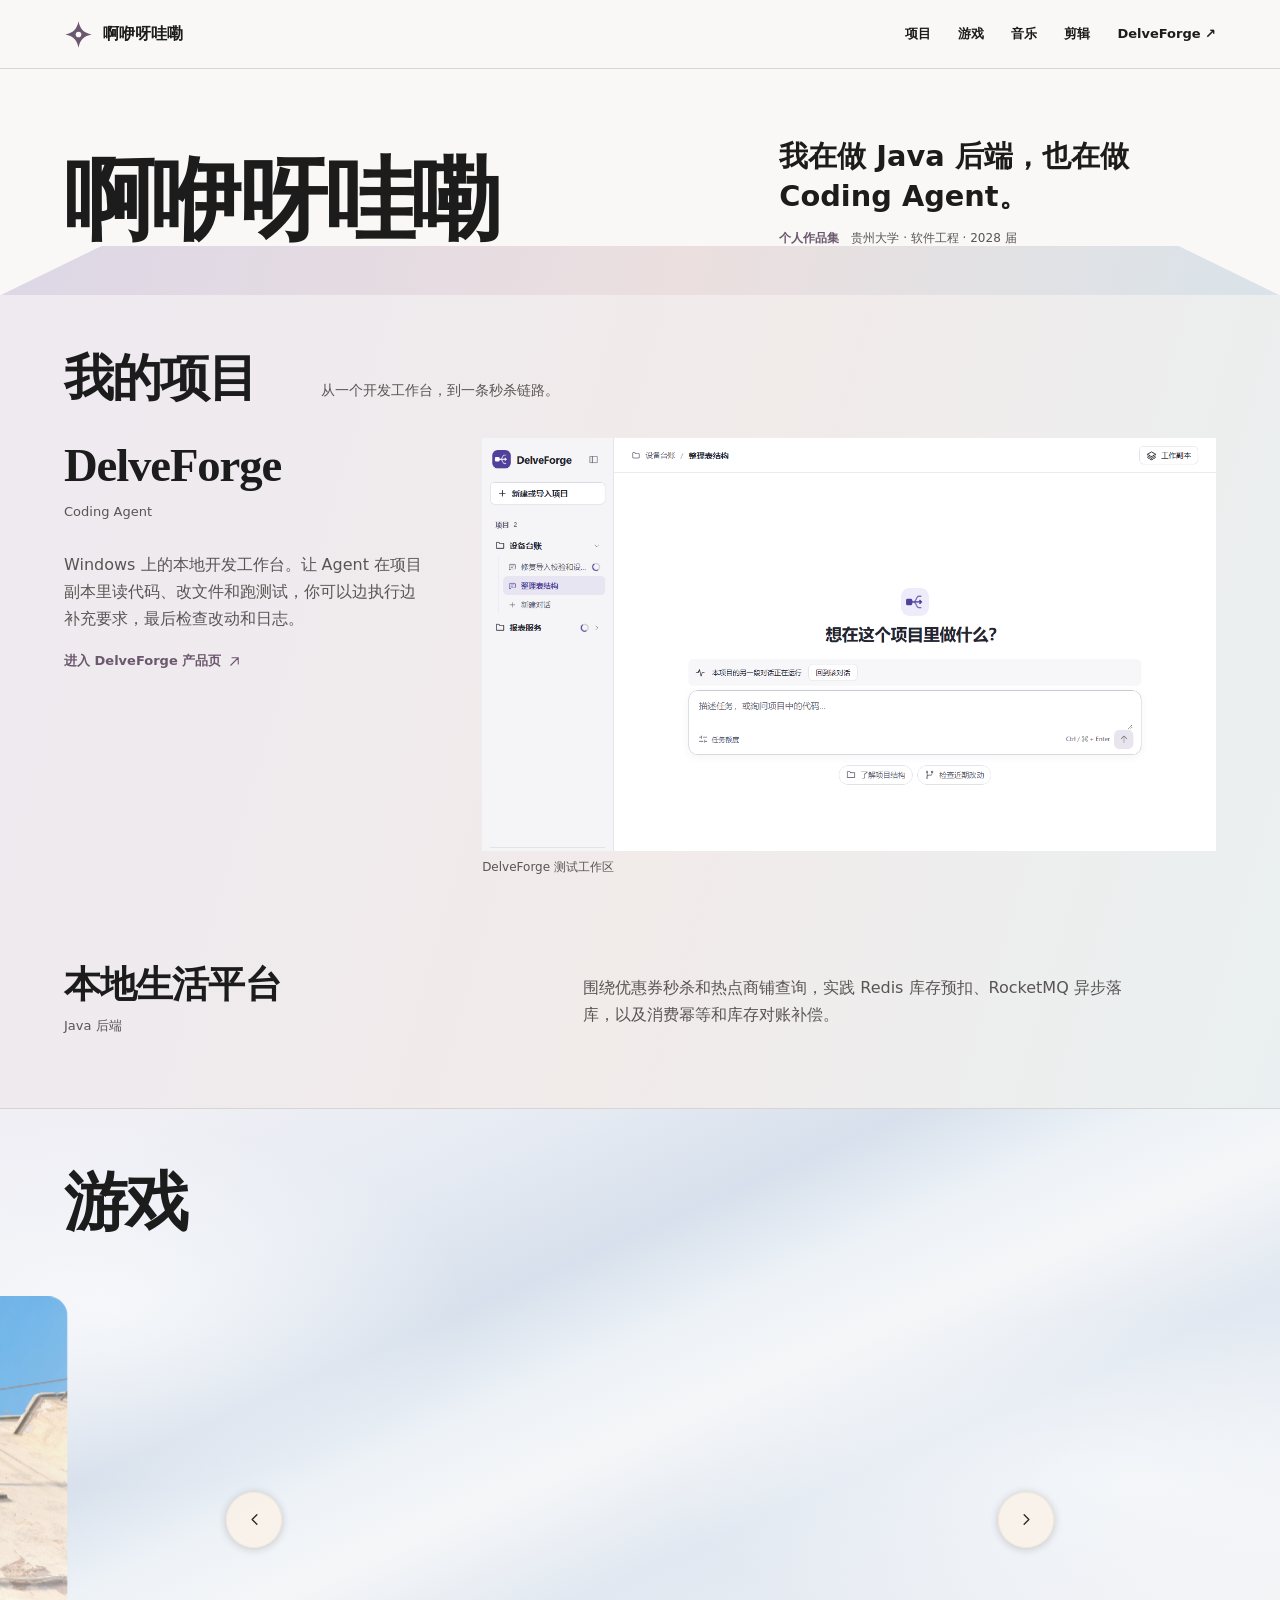
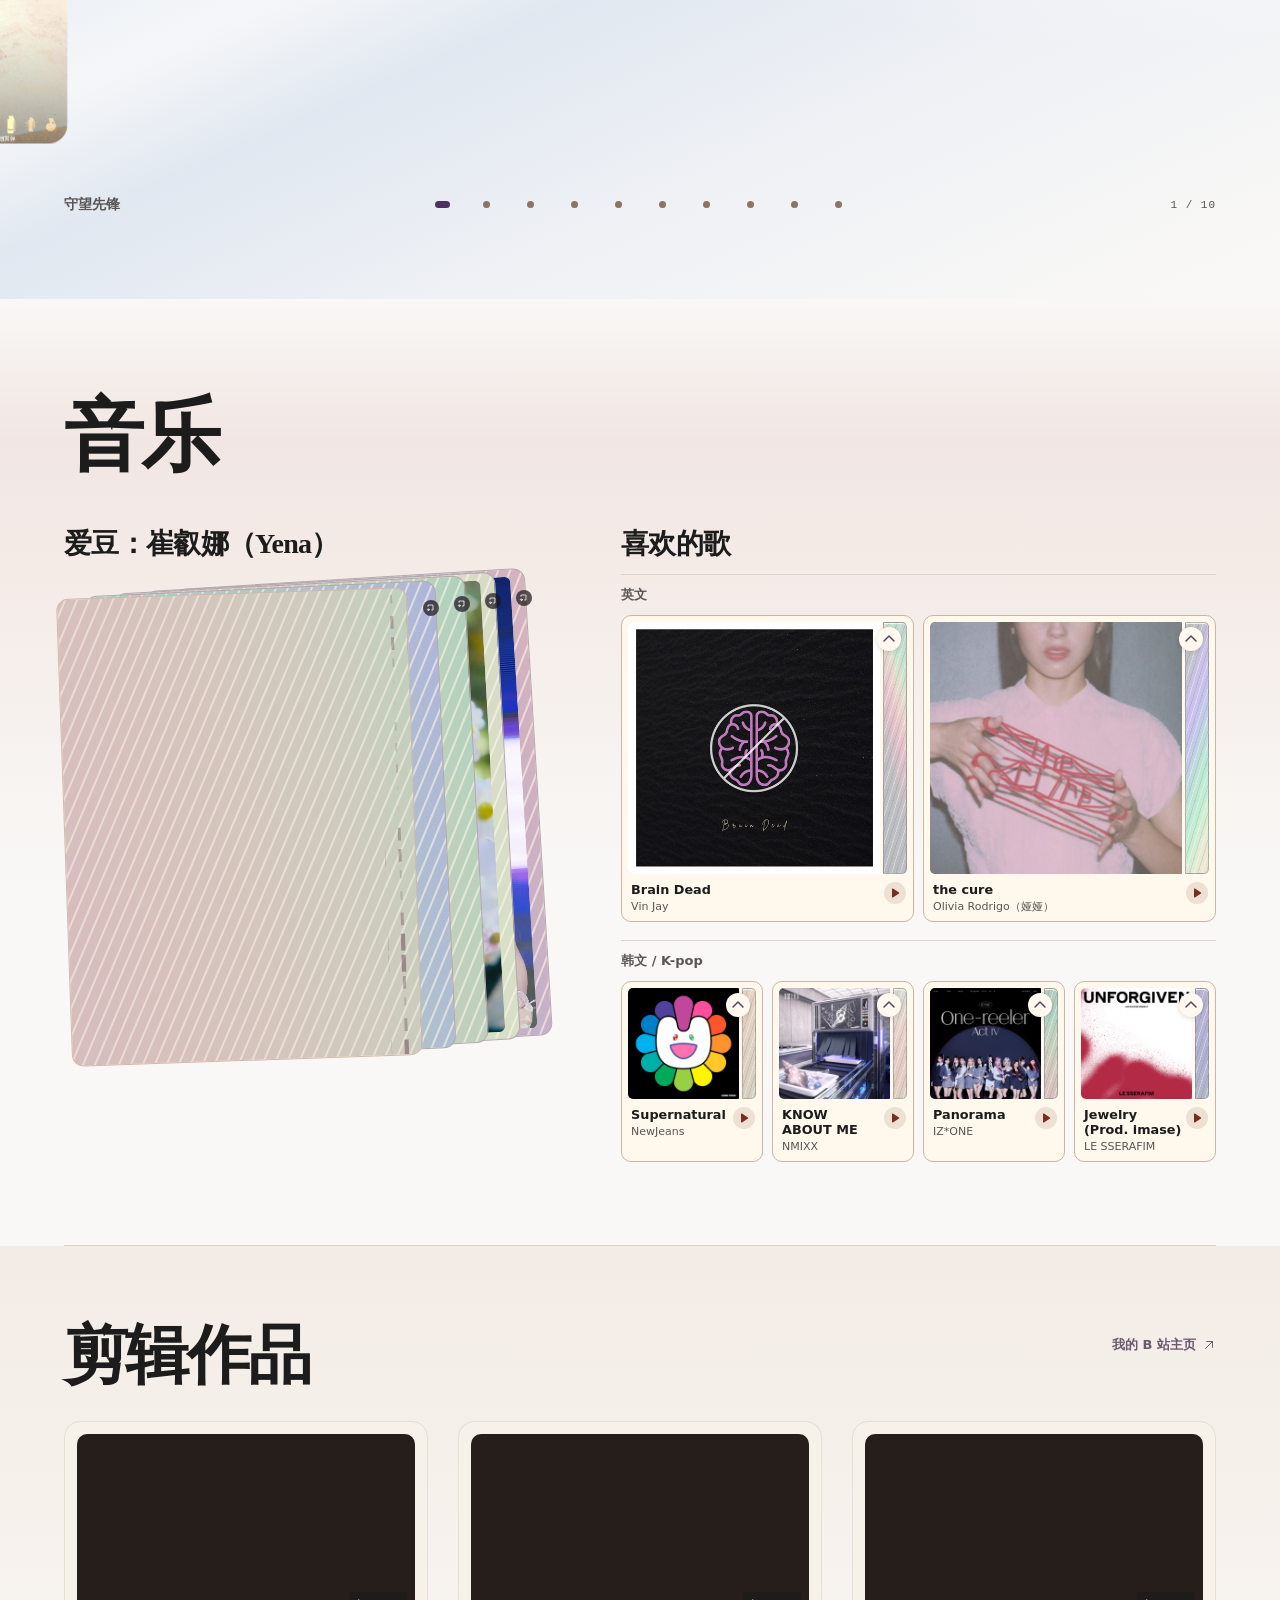
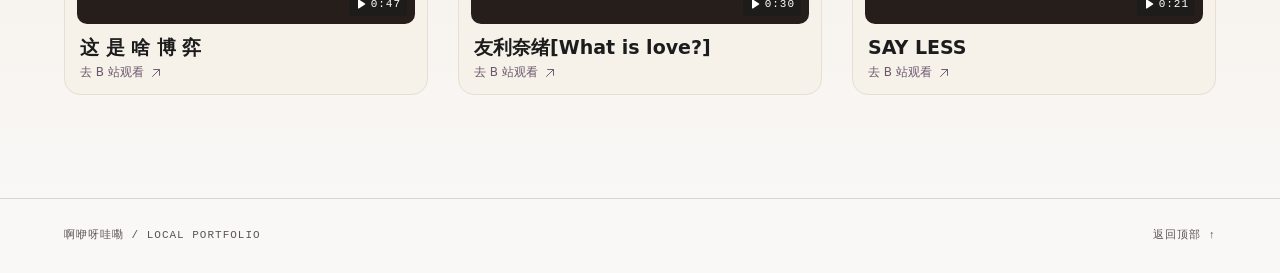
==== commit 61206d27: "Unfold music sleeves and stack five holographic portraits" ====
--- a/index.html
+++ b/index.html
@@ -7,6 +7,10 @@
 <meta name="theme-color" content="#f9f8f6">
 <title>啊咿呀哇嘞｜个人作品集</title>
 <link rel="stylesheet" href="./site.css">
+<link rel="stylesheet" href="./music-sleeves.css">
+<script defer src="./music-sleeves.js"></script>
+<link rel="stylesheet" href="./yena-stack.css">
+<script src="./yena-stack.js" defer></script>
 </head>
 <body>
 <a class="skip" href="#main">跳到主要内容</a>
@@ -55,12 +59,13 @@
   {"name":"博德之门 3","src":"./images/bd3-1.jpg"},
   {"name":"Stray","src":"./images/stray-1.jpg"},
   {"name":"超级变色龙","src":"./images/hide-1.jpg"},
-  {"name":"逃生：试炼","src":"./images/outlast-1.jpg"}
+  {"name":"逃生：试炼","src":"./images/outlast-1.jpg"},
+  {"name":"Counter-Strike 2","src":"./images/cs-1.jpg"}
 ]
 </script>
 <figure class="game-viewer" aria-labelledby="gallery-label">
 <div class="game-stage" data-reveal="1">
-<div class="game-track"><span class="game-panel" data-slot="-2" aria-hidden="true" hidden><img src="./images/hide-1.jpg" alt="" loading="lazy" decoding="async"></span><span class="game-panel" data-slot="-1" aria-hidden="true" hidden><img src="./images/outlast-1.jpg" alt="" loading="lazy" decoding="async"></span><span class="game-panel" data-slot="0"><img id="game-photo" src="./images/ow-1.png" width="2560" height="1440" alt="《守望先锋》游戏截图" loading="lazy" decoding="async"></span><span class="game-panel" data-slot="1" aria-hidden="true" hidden><img src="./images/zzz-1.png" alt="" loading="lazy" decoding="async"></span><span class="game-panel" data-slot="2" aria-hidden="true" hidden><img src="./images/isc-1.jpg" alt="" loading="lazy" decoding="async"></span></div>
+<div class="game-track"><span class="game-panel" data-slot="-2" aria-hidden="true" hidden><img src="./images/outlast-1.jpg" alt="" loading="lazy" decoding="async"></span><span class="game-panel" data-slot="-1" aria-hidden="true" hidden><img src="./images/cs-1.jpg" alt="" loading="lazy" decoding="async"></span><span class="game-panel" data-slot="0"><img id="game-photo" src="./images/ow-1.png" width="2560" height="1440" alt="《守望先锋》游戏截图" loading="lazy" decoding="async"></span><span class="game-panel" data-slot="1" aria-hidden="true" hidden><img src="./images/zzz-1.png" alt="" loading="lazy" decoding="async"></span><span class="game-panel" data-slot="2" aria-hidden="true" hidden><img src="./images/isc-1.jpg" alt="" loading="lazy" decoding="async"></span></div>
 <div class="chapter-photo-lens" aria-hidden="true" hidden></div>
 <p id="game-error" hidden>这张截图未能加载，可以切换到另一张。</p>
 <div class="gallery-arrows" role="group" aria-label="切换截图" hidden>
@@ -70,7 +75,7 @@
 </div>
 <figcaption class="game-caption" data-reveal="2">
 <strong id="game-title">守望先锋</strong>
-<div class="gallery-count" id="gallery-count">1 / 9</div>
+<div class="gallery-count" id="gallery-count">1 / 10</div>
 <div class="gallery-dots" role="group" aria-label="选择截图" hidden></div>
 
 <span id="game-status" class="sr-only" aria-live="polite" aria-atomic="true"></span></figcaption>
@@ -81,19 +86,30 @@
 <section id="music" class="container personal-section music" aria-labelledby="music-title">
 <div class="personal-heading" data-reveal="0"><h2 id="music-title">音乐</h2></div>
 <div class="music-feature">
-<div class="music-portrait"><h3 data-reveal="1">爱豆：崔叡娜（Yena）</h3><figure class="music-photo" data-reveal="2"><svg class="foil-lines" aria-hidden="true" viewBox="0 0 120 220" preserveAspectRatio="xMidYMid slice" focusable="false"><g stroke="currentColor" stroke-linecap="butt" fill="none"><path opacity="0.2" stroke-width="0.46" d="M4 23v2M4 63v2M4 73v2M4 113v2M4 123v2M12 63v2M12 73v2M12 113v2M12 123v2M12 163v2M20 113v2M20 153v2M20 163v2M28 153v2M28 163v2M28 203v2M28 213v2M36 3v2M36 13v2M36 193v2M36 203v2M36 213v2M44 3v2M44 13v2M44 53v2M44 203v2M52 3v2M52 43v2M52 53v2M52 93v2M60 43v2M60 53v2M60 93v2M60 103v2M68 83v2M68 93v2M68 103v2M68 133v2M68 143v2M76 93v2M76 133v2M76 143v2M76 183v2M84 133v2M84 173v2M84 183v2M84 193v2M92 173v2M92 183v2M100 23v2M100 33v2M108 23v2M108 33v2M108 73v2"/><path opacity="0.38" stroke-width="0.9" d="M4 13v4M4 33v4M4 53v4M4 83v4M4 103v4M4 133v4M4 163v4M4 173v4M12 23v4M12 83v4M12 103v4M12 133v4M12 153v4M12 173v4M12 213v4M20 63v4M20 73v4M20 103v4M20 123v4M20 143v4M20 173v4M20 193v4M20 203v4M20 213v4M28 3v4M28 13v4M28 103v4M28 113v4M28 143v4M28 173v4M28 183v4M28 193v4M36 53v4M36 63v4M36 153v4M36 163v4M44 23v4M44 43v4M44 63v4M44 103v4M44 153v4M44 193v4M44 213v4M52 13v4M52 33v4M52 63v4M52 83v4M52 103v4M52 143v4M52 193v4M60 3v4M60 33v4M60 63v4M60 73v4M60 83v4M60 133v4M60 143v4M60 193v4M68 43v4M68 53v4M68 113v4M68 123v4M68 153v4M68 183v4M68 193v4M76 43v4M76 83v4M76 103v4M76 123v4M76 153v4M76 173v4M76 193v4M84 33v4M84 83v4M84 123v4M84 143v4M84 163v4M84 213v4M92 23v4M92 33v4M92 133v4M92 193v4M92 213v4M100 3v4M100 13v4M100 43v4M100 73v4M100 83v4M100 173v4M100 183v4M100 213v4M108 13v4M108 43v4M108 63v4M108 83v4M108 123v4M108 173v4M108 213v4"/><path opacity="0.66" stroke-width="1.4" d="M4 43v6M4 93v6M4 153v6M4 213v6M12 13v6M12 33v6M12 53v6M12 93v6M12 143v6M12 183v6M12 203v6M20 3v6M20 13v6M20 23v6M20 53v6M20 83v6M20 93v6M20 133v6M20 183v6M28 23v6M28 53v6M28 63v6M28 123v6M28 133v6M36 23v6M36 43v6M36 103v6M36 113v6M36 143v6M36 173v6M36 183v6M44 33v6M44 73v6M44 93v6M44 113v6M44 143v6M44 163v6M44 183v6M52 23v6M52 73v6M52 113v6M52 133v6M52 153v6M52 183v6M52 203v6M60 13v6M60 23v6M60 113v6M60 123v6M60 153v6M60 183v6M60 203v6M68 3v6M68 33v6M68 63v6M68 73v6M68 163v6M68 173v6M76 3v6M76 33v6M76 53v6M76 73v6M76 113v6M76 163v6M76 203v6M84 3v6M84 23v6M84 43v6M84 73v6M84 93v6M84 153v6M84 203v6M92 3v6M92 13v6M92 43v6M92 73v6M92 83v6M92 93v6M92 123v6M92 143v6M92 163v6M92 203v6M100 53v6M100 63v6M100 123v6M100 133v6M100 163v6M100 193v6M100 203v6M108 3v6M108 53v6M108 93v6M108 103v6M108 113v6M108 133v6M108 163v6M108 183v6"/><path opacity="0.9" stroke-width="2" d="M4 3v8M4 143v8M4 183v8M4 193v8M4 203v8M12 3v8M12 43v8M12 193v8M20 33v8M20 43v8M28 33v8M28 43v8M28 73v8M28 83v8M28 93v8M36 33v8M36 73v8M36 83v8M36 93v8M36 123v8M36 133v8M44 83v8M44 123v8M44 133v8M44 173v8M52 123v8M52 163v8M52 173v8M52 213v8M60 163v8M60 173v8M60 213v8M68 13v8M68 23v8M68 203v8M68 213v8M76 13v8M76 23v8M76 63v8M76 213v8M84 13v8M84 53v8M84 63v8M84 103v8M84 113v8M92 53v8M92 63v8M92 103v8M92 113v8M92 153v8M100 93v8M100 103v8M100 113v8M100 143v8M100 153v8M108 143v8M108 153v8M108 193v8M108 203v8"/></g></svg>
+<div class="music-portrait"><h3 data-reveal="1">爱豆：崔叡娜（Yena）</h3><div class="yena-stack" data-reveal="2" role="group" aria-label="崔叡娜照片集">
+<figure id="yena-print-1" data-slot="1" class="music-photo yena-print yena-print-1" aria-hidden="true"><svg class="foil-lines" aria-hidden="true" viewBox="0 0 120 220" preserveAspectRatio="xMidYMid slice" focusable="false"><g stroke="currentColor" stroke-linecap="butt" fill="none"><path opacity="0.2" stroke-width="0.46" d="M4 23v2M4 63v2M4 73v2M4 113v2M4 123v2M12 63v2M12 73v2M12 113v2M12 123v2M12 163v2M20 113v2M20 153v2M20 163v2M28 153v2M28 163v2M28 203v2M28 213v2M36 3v2M36 13v2M36 193v2M36 203v2M36 213v2M44 3v2M44 13v2M44 53v2M44 203v2M52 3v2M52 43v2M52 53v2M52 93v2M60 43v2M60 53v2M60 93v2M60 103v2M68 83v2M68 93v2M68 103v2M68 133v2M68 143v2M76 93v2M76 133v2M76 143v2M76 183v2M84 133v2M84 173v2M84 183v2M84 193v2M92 173v2M92 183v2M100 23v2M100 33v2M108 23v2M108 33v2M108 73v2"/><path opacity="0.38" stroke-width="0.9" d="M4 13v4M4 33v4M4 53v4M4 83v4M4 103v4M4 133v4M4 163v4M4 173v4M12 23v4M12 83v4M12 103v4M12 133v4M12 153v4M12 173v4M12 213v4M20 63v4M20 73v4M20 103v4M20 123v4M20 143v4M20 173v4M20 193v4M20 203v4M20 213v4M28 3v4M28 13v4M28 103v4M28 113v4M28 143v4M28 173v4M28 183v4M28 193v4M36 53v4M36 63v4M36 153v4M36 163v4M44 23v4M44 43v4M44 63v4M44 103v4M44 153v4M44 193v4M44 213v4M52 13v4M52 33v4M52 63v4M52 83v4M52 103v4M52 143v4M52 193v4M60 3v4M60 33v4M60 63v4M60 73v4M60 83v4M60 133v4M60 143v4M60 193v4M68 43v4M68 53v4M68 113v4M68 123v4M68 153v4M68 183v4M68 193v4M76 43v4M76 83v4M76 103v4M76 123v4M76 153v4M76 173v4M76 193v4M84 33v4M84 83v4M84 123v4M84 143v4M84 163v4M84 213v4M92 23v4M92 33v4M92 133v4M92 193v4M92 213v4M100 3v4M100 13v4M100 43v4M100 73v4M100 83v4M100 173v4M100 183v4M100 213v4M108 13v4M108 43v4M108 63v4M108 83v4M108 123v4M108 173v4M108 213v4"/><path opacity="0.66" stroke-width="1.4" d="M4 43v6M4 93v6M4 153v6M4 213v6M12 13v6M12 33v6M12 53v6M12 93v6M12 143v6M12 183v6M12 203v6M20 3v6M20 13v6M20 23v6M20 53v6M20 83v6M20 93v6M20 133v6M20 183v6M28 23v6M28 53v6M28 63v6M28 123v6M28 133v6M36 23v6M36 43v6M36 103v6M36 113v6M36 143v6M36 173v6M36 183v6M44 33v6M44 73v6M44 93v6M44 113v6M44 143v6M44 163v6M44 183v6M52 23v6M52 73v6M52 113v6M52 133v6M52 153v6M52 183v6M52 203v6M60 13v6M60 23v6M60 113v6M60 123v6M60 153v6M60 183v6M60 203v6M68 3v6M68 33v6M68 63v6M68 73v6M68 163v6M68 173v6M76 3v6M76 33v6M76 53v6M76 73v6M76 113v6M76 163v6M76 203v6M84 3v6M84 23v6M84 43v6M84 73v6M84 93v6M84 153v6M84 203v6M92 3v6M92 13v6M92 43v6M92 73v6M92 83v6M92 93v6M92 123v6M92 143v6M92 163v6M92 203v6M100 53v6M100 63v6M100 123v6M100 133v6M100 163v6M100 193v6M100 203v6M108 3v6M108 53v6M108 93v6M108 103v6M108 113v6M108 133v6M108 163v6M108 183v6"/><path opacity="0.9" stroke-width="2" d="M4 3v8M4 143v8M4 183v8M4 193v8M4 203v8M12 3v8M12 43v8M12 193v8M20 33v8M20 43v8M28 33v8M28 43v8M28 73v8M28 83v8M28 93v8M36 33v8M36 73v8M36 83v8M36 93v8M36 123v8M36 133v8M44 83v8M44 123v8M44 133v8M44 173v8M52 123v8M52 163v8M52 173v8M52 213v8M60 163v8M60 173v8M60 213v8M68 13v8M68 23v8M68 203v8M68 213v8M76 13v8M76 23v8M76 63v8M76 213v8M84 13v8M84 53v8M84 63v8M84 103v8M84 113v8M92 53v8M92 63v8M92 103v8M92 113v8M92 153v8M100 93v8M100 103v8M100 113v8M100 143v8M100 153v8M108 143v8M108 153v8M108 193v8M108 203v8"/></g></svg>
 <img src="./images/yena-1.jpg" width="690" height="920" alt="崔叡娜（YENA）身穿红色礼服、比出 V 字手势" loading="lazy" decoding="async">
-</figure></div>
+</figure>
+<figure id="yena-print-2" data-slot="2" class="yena-print yena-print-2" aria-hidden="true"><img src="./images/yena2.jpg" width="690" height="862" alt="崔叡娜戴着灰色帽子，双手捧雪" loading="lazy" decoding="async"></figure>
+<figure id="yena-print-3" data-slot="3" class="yena-print yena-print-3" aria-hidden="true"><img src="./images/yena-3.jpg" width="690" height="920" alt="崔叡娜戴着白色毛绒发夹，嘴边叼着粉色心形纸片" loading="lazy" decoding="async"></figure>
+<figure id="yena-print-4" data-slot="4" class="yena-print yena-print-4" aria-hidden="true"><img src="./images/yena-4.jpg" width="690" height="920" alt="崔叡娜第四张照片" loading="lazy" decoding="async"></figure>
+<figure id="yena-print-5" data-slot="5" class="yena-print yena-print-5" aria-hidden="true"><img src="./images/yena-5.jpg" width="690" height="863" alt="崔叡娜第五张照片" loading="lazy" decoding="async"></figure>
+<button type="button" class="yena-hit yena-hit-1" data-slot="1" data-photo="yena-print-1" aria-label="红色礼服照放到最前" aria-pressed="true" hidden></button>
+<button type="button" class="yena-hit yena-hit-2" data-slot="2" data-photo="yena-print-2" aria-label="雪中捧雪照放到最前" aria-pressed="false" hidden></button>
+<button type="button" class="yena-hit yena-hit-3" data-slot="3" data-photo="yena-print-3" aria-label="粉色爱心照放到最前" aria-pressed="false" hidden></button>
+<button type="button" class="yena-hit yena-hit-4" data-slot="4" data-photo="yena-print-4" aria-label="第四张照片放到最前" aria-pressed="false" hidden></button>
+<button type="button" class="yena-hit yena-hit-5" data-slot="5" data-photo="yena-print-5" aria-label="第五张照片放到最前" aria-pressed="false" hidden></button>
+</div></div>
 <div class="music-copy"><h3 data-reveal="1">喜欢的歌</h3>
 <div class="music-shelf" data-reveal="3" aria-label="歌单片段">
 <div><h4>英文</h4>
-<ul role="list"><li class="track-item"><div class="track-body"><a class="track-card" href="https://y.qq.com/n/ryqq/songDetail/000eKjkE2IuO49" target="_blank" rel="noopener noreferrer"><span class="track-print"><img class="track-art" src="./images/music/brain-dead.jpg" width="480" height="480" alt="" loading="lazy" decoding="async"><span class="track-foil" aria-hidden="true"></span></span><span class="track-text"><span class="track-title">Brain Dead</span><span class="track-artist">Vin Jay</span></span><span class="track-play" aria-hidden="true"><svg viewBox="0 0 16 16" width="12" height="12" fill="currentColor"><path d="M4 2.8a.8.8 0 0 1 1.2-.7l8.1 5.2a.8.8 0 0 1 0 1.4l-8.1 5.2a.8.8 0 0 1-1.2-.7z"/></svg></span><span class="sr-only">（在 QQ 音乐打开）</span></a><div class="track-details" id="track-detail-brain-dead"><span class="track-release">Brain Dead</span><span class="track-edition">单曲<span aria-hidden="true"> · </span><time datetime="2023-03-17">2023.03.17</time></span></div><button class="track-disclose" type="button" aria-label="Brain Dead，发行详情" aria-controls="track-detail-brain-dead" aria-expanded="false" hidden><svg aria-hidden="true" width="15" height="15" viewBox="0 0 16 16" fill="none" stroke="currentColor" stroke-width="1.45" stroke-linecap="round" stroke-linejoin="round"><path d="M3 10l5-5 5 5"/></svg></button></div></li>
-<li class="track-item"><div class="track-body"><a class="track-card" href="https://y.qq.com/n/ryqq/songDetail/003u31Fx13rPvN" target="_blank" rel="noopener noreferrer"><span class="track-print"><img class="track-art" src="./images/music/the-cure.jpg" width="480" height="480" alt="" loading="lazy" decoding="async"><span class="track-foil" aria-hidden="true"></span></span><span class="track-text"><span class="track-title">the cure</span><span class="track-artist">Olivia Rodrigo（娅娅）</span></span><span class="track-play" aria-hidden="true"><svg viewBox="0 0 16 16" width="12" height="12" fill="currentColor"><path d="M4 2.8a.8.8 0 0 1 1.2-.7l8.1 5.2a.8.8 0 0 1 0 1.4l-8.1 5.2a.8.8 0 0 1-1.2-.7z"/></svg></span><span class="sr-only">（在 QQ 音乐打开）</span></a><div class="track-details" id="track-detail-the-cure"><span class="track-release">the cure</span><span class="track-edition">单曲<span aria-hidden="true"> · </span><time datetime="2026-05-22">2026.05.22</time></span></div><button class="track-disclose" type="button" aria-label="the cure，发行详情" aria-controls="track-detail-the-cure" aria-expanded="false" hidden><svg aria-hidden="true" width="15" height="15" viewBox="0 0 16 16" fill="none" stroke="currentColor" stroke-width="1.45" stroke-linecap="round" stroke-linejoin="round"><path d="M3 10l5-5 5 5"/></svg></button></div></li></ul></div>
+<ul role="list"><li class="track-item"><div class="track-body"><a class="track-card" href="https://y.qq.com/n/ryqq/songDetail/000eKjkE2IuO49" target="_blank" rel="noopener noreferrer"><span class="track-print"><img class="track-art" src="./images/music/brain-dead.jpg" width="480" height="480" alt="" loading="lazy" decoding="async"><span class="track-foil" aria-hidden="true"></span></span><span class="track-text"><span class="track-title">Brain Dead</span><span class="track-artist">Vin Jay</span><span class="track-details" id="track-detail-brain-dead"><span class="track-release">Brain Dead</span><span class="track-edition">单曲<span aria-hidden="true"> · </span><time datetime="2023-03-17">2023.03.17</time></span></span></span><span class="track-play" aria-hidden="true"><svg viewBox="0 0 16 16" width="12" height="12" fill="currentColor"><path d="M4 2.8a.8.8 0 0 1 1.2-.7l8.1 5.2a.8.8 0 0 1 0 1.4l-8.1 5.2a.8.8 0 0 1-1.2-.7z"/></svg></span><span class="sr-only">（在 QQ 音乐打开）</span></a><button class="track-disclose" type="button" aria-label="Brain Dead，发行详情" aria-controls="track-detail-brain-dead" aria-expanded="false" hidden><svg aria-hidden="true" width="15" height="15" viewBox="0 0 16 16" fill="none" stroke="currentColor" stroke-width="1.45" stroke-linecap="round" stroke-linejoin="round"><path d="M3 10l5-5 5 5"/></svg></button></div></li>
+<li class="track-item"><div class="track-body"><a class="track-card" href="https://y.qq.com/n/ryqq/songDetail/003u31Fx13rPvN" target="_blank" rel="noopener noreferrer"><span class="track-print"><img class="track-art" src="./images/music/the-cure.jpg" width="480" height="480" alt="" loading="lazy" decoding="async"><span class="track-foil" aria-hidden="true"></span></span><span class="track-text"><span class="track-title">the cure</span><span class="track-artist">Olivia Rodrigo（娅娅）</span><span class="track-details" id="track-detail-the-cure"><span class="track-release">the cure</span><span class="track-edition">单曲<span aria-hidden="true"> · </span><time datetime="2026-05-22">2026.05.22</time></span></span></span><span class="track-play" aria-hidden="true"><svg viewBox="0 0 16 16" width="12" height="12" fill="currentColor"><path d="M4 2.8a.8.8 0 0 1 1.2-.7l8.1 5.2a.8.8 0 0 1 0 1.4l-8.1 5.2a.8.8 0 0 1-1.2-.7z"/></svg></span><span class="sr-only">（在 QQ 音乐打开）</span></a><button class="track-disclose" type="button" aria-label="the cure，发行详情" aria-controls="track-detail-the-cure" aria-expanded="false" hidden><svg aria-hidden="true" width="15" height="15" viewBox="0 0 16 16" fill="none" stroke="currentColor" stroke-width="1.45" stroke-linecap="round" stroke-linejoin="round"><path d="M3 10l5-5 5 5"/></svg></button></div></li></ul></div>
 <div><h4>韩文 / K-pop</h4>
-<ul role="list"><li class="track-item"><div class="track-body"><a class="track-card" href="https://y.qq.com/n/ryqq/songDetail/003kva882toU7E" target="_blank" rel="noopener noreferrer"><span class="track-print"><img class="track-art" src="./images/music/supernatural.jpg" width="480" height="480" alt="" loading="lazy" decoding="async"><span class="track-foil" aria-hidden="true"></span></span><span class="track-text"><span class="track-title">Supernatural</span><span class="track-artist">NewJeans</span></span><span class="track-play" aria-hidden="true"><svg viewBox="0 0 16 16" width="12" height="12" fill="currentColor"><path d="M4 2.8a.8.8 0 0 1 1.2-.7l8.1 5.2a.8.8 0 0 1 0 1.4l-8.1 5.2a.8.8 0 0 1-1.2-.7z"/></svg></span><span class="sr-only">（在 QQ 音乐打开）</span></a><div class="track-details" id="track-detail-supernatural"><span class="track-release">Supernatural</span><span class="track-edition">单曲<span aria-hidden="true"> · </span><time datetime="2024-06-21">2024.06.21</time></span></div><button class="track-disclose" type="button" aria-label="Supernatural，发行详情" aria-controls="track-detail-supernatural" aria-expanded="false" hidden><svg aria-hidden="true" width="15" height="15" viewBox="0 0 16 16" fill="none" stroke="currentColor" stroke-width="1.45" stroke-linecap="round" stroke-linejoin="round"><path d="M3 10l5-5 5 5"/></svg></button></div></li>
-<li class="track-item"><div class="track-body"><a class="track-card" href="https://y.qq.com/n/ryqq/songDetail/001KEcUI1J8He5" target="_blank" rel="noopener noreferrer"><span class="track-print"><img class="track-art" src="./images/music/know-about-me.jpg" width="480" height="480" alt="" loading="lazy" decoding="async"><span class="track-foil" aria-hidden="true"></span></span><span class="track-text"><span class="track-title">KNOW ABOUT ME</span><span class="track-artist">NMIXX</span></span><span class="track-play" aria-hidden="true"><svg viewBox="0 0 16 16" width="12" height="12" fill="currentColor"><path d="M4 2.8a.8.8 0 0 1 1.2-.7l8.1 5.2a.8.8 0 0 1 0 1.4l-8.1 5.2a.8.8 0 0 1-1.2-.7z"/></svg></span><span class="sr-only">（在 QQ 音乐打开）</span></a><div class="track-details" id="track-detail-know-about-me"><span class="track-release">Fe3O4: FORWARD</span><span class="track-edition">EP<span aria-hidden="true"> · </span><time datetime="2025-03-17">2025.03.17</time></span></div><button class="track-disclose" type="button" aria-label="KNOW ABOUT ME，发行详情" aria-controls="track-detail-know-about-me" aria-expanded="false" hidden><svg aria-hidden="true" width="15" height="15" viewBox="0 0 16 16" fill="none" stroke="currentColor" stroke-width="1.45" stroke-linecap="round" stroke-linejoin="round"><path d="M3 10l5-5 5 5"/></svg></button></div></li>
-<li class="track-item"><div class="track-body"><a class="track-card" href="https://y.qq.com/n/ryqq/songDetail/000fVk0k1dqXdV" target="_blank" rel="noopener noreferrer"><span class="track-print"><img class="track-art" src="./images/music/panorama.jpg" width="480" height="480" alt="" loading="lazy" decoding="async"><span class="track-foil" aria-hidden="true"></span></span><span class="track-text"><span class="track-title">Panorama</span><span class="track-artist">IZ*ONE</span></span><span class="track-play" aria-hidden="true"><svg viewBox="0 0 16 16" width="12" height="12" fill="currentColor"><path d="M4 2.8a.8.8 0 0 1 1.2-.7l8.1 5.2a.8.8 0 0 1 0 1.4l-8.1 5.2a.8.8 0 0 1-1.2-.7z"/></svg></span><span class="sr-only">（在 QQ 音乐打开）</span></a><div class="track-details" id="track-detail-panorama"><span class="track-release">One-reeler / Act IV</span><span class="track-edition">EP<span aria-hidden="true"> · </span><time datetime="2020-12-07">2020.12.07</time></span></div><button class="track-disclose" type="button" aria-label="Panorama，发行详情" aria-controls="track-detail-panorama" aria-expanded="false" hidden><svg aria-hidden="true" width="15" height="15" viewBox="0 0 16 16" fill="none" stroke="currentColor" stroke-width="1.45" stroke-linecap="round" stroke-linejoin="round"><path d="M3 10l5-5 5 5"/></svg></button></div></li>
-<li class="track-item"><div class="track-body"><a class="track-card" href="https://y.qq.com/n/ryqq/songDetail/0030tNHi3pdNm5" target="_blank" rel="noopener noreferrer"><span class="track-print"><img class="track-art" src="./images/music/jewelry.jpg" width="480" height="480" alt="" loading="lazy" decoding="async"><span class="track-foil" aria-hidden="true"></span></span><span class="track-text"><span class="track-title">Jewelry (Prod. imase)</span><span class="track-artist">LE SSERAFIM</span></span><span class="track-play" aria-hidden="true"><svg viewBox="0 0 16 16" width="12" height="12" fill="currentColor"><path d="M4 2.8a.8.8 0 0 1 1.2-.7l8.1 5.2a.8.8 0 0 1 0 1.4l-8.1 5.2a.8.8 0 0 1-1.2-.7z"/></svg></span><span class="sr-only">（在 QQ 音乐打开）</span></a><div class="track-details" id="track-detail-jewelry"><span class="track-release">Jewelry (Prod. imase)</span><span class="track-edition">先行单曲<span aria-hidden="true"> · </span><time datetime="2023-07-25">2023.07.25</time></span></div><button class="track-disclose" type="button" aria-label="Jewelry (Prod. imase)，发行详情" aria-controls="track-detail-jewelry" aria-expanded="false" hidden><svg aria-hidden="true" width="15" height="15" viewBox="0 0 16 16" fill="none" stroke="currentColor" stroke-width="1.45" stroke-linecap="round" stroke-linejoin="round"><path d="M3 10l5-5 5 5"/></svg></button></div></li></ul></div>
+<ul role="list"><li class="track-item"><div class="track-body"><a class="track-card" href="https://y.qq.com/n/ryqq/songDetail/003kva882toU7E" target="_blank" rel="noopener noreferrer"><span class="track-print"><img class="track-art" src="./images/music/supernatural.jpg" width="480" height="480" alt="" loading="lazy" decoding="async"><span class="track-foil" aria-hidden="true"></span></span><span class="track-text"><span class="track-title">Supernatural</span><span class="track-artist">NewJeans</span><span class="track-details" id="track-detail-supernatural"><span class="track-release">Supernatural</span><span class="track-edition">单曲<span aria-hidden="true"> · </span><time datetime="2024-06-21">2024.06.21</time></span></span></span><span class="track-play" aria-hidden="true"><svg viewBox="0 0 16 16" width="12" height="12" fill="currentColor"><path d="M4 2.8a.8.8 0 0 1 1.2-.7l8.1 5.2a.8.8 0 0 1 0 1.4l-8.1 5.2a.8.8 0 0 1-1.2-.7z"/></svg></span><span class="sr-only">（在 QQ 音乐打开）</span></a><button class="track-disclose" type="button" aria-label="Supernatural，发行详情" aria-controls="track-detail-supernatural" aria-expanded="false" hidden><svg aria-hidden="true" width="15" height="15" viewBox="0 0 16 16" fill="none" stroke="currentColor" stroke-width="1.45" stroke-linecap="round" stroke-linejoin="round"><path d="M3 10l5-5 5 5"/></svg></button></div></li>
+<li class="track-item"><div class="track-body"><a class="track-card" href="https://y.qq.com/n/ryqq/songDetail/001KEcUI1J8He5" target="_blank" rel="noopener noreferrer"><span class="track-print"><img class="track-art" src="./images/music/know-about-me.jpg" width="480" height="480" alt="" loading="lazy" decoding="async"><span class="track-foil" aria-hidden="true"></span></span><span class="track-text"><span class="track-title">KNOW ABOUT ME</span><span class="track-artist">NMIXX</span><span class="track-details" id="track-detail-know-about-me"><span class="track-release">Fe3O4: FORWARD</span><span class="track-edition">EP<span aria-hidden="true"> · </span><time datetime="2025-03-17">2025.03.17</time></span></span></span><span class="track-play" aria-hidden="true"><svg viewBox="0 0 16 16" width="12" height="12" fill="currentColor"><path d="M4 2.8a.8.8 0 0 1 1.2-.7l8.1 5.2a.8.8 0 0 1 0 1.4l-8.1 5.2a.8.8 0 0 1-1.2-.7z"/></svg></span><span class="sr-only">（在 QQ 音乐打开）</span></a><button class="track-disclose" type="button" aria-label="KNOW ABOUT ME，发行详情" aria-controls="track-detail-know-about-me" aria-expanded="false" hidden><svg aria-hidden="true" width="15" height="15" viewBox="0 0 16 16" fill="none" stroke="currentColor" stroke-width="1.45" stroke-linecap="round" stroke-linejoin="round"><path d="M3 10l5-5 5 5"/></svg></button></div></li>
+<li class="track-item"><div class="track-body"><a class="track-card" href="https://y.qq.com/n/ryqq/songDetail/000fVk0k1dqXdV" target="_blank" rel="noopener noreferrer"><span class="track-print"><img class="track-art" src="./images/music/panorama.jpg" width="480" height="480" alt="" loading="lazy" decoding="async"><span class="track-foil" aria-hidden="true"></span></span><span class="track-text"><span class="track-title">Panorama</span><span class="track-artist">IZ*ONE</span><span class="track-details" id="track-detail-panorama"><span class="track-release">One-reeler / Act IV</span><span class="track-edition">EP<span aria-hidden="true"> · </span><time datetime="2020-12-07">2020.12.07</time></span></span></span><span class="track-play" aria-hidden="true"><svg viewBox="0 0 16 16" width="12" height="12" fill="currentColor"><path d="M4 2.8a.8.8 0 0 1 1.2-.7l8.1 5.2a.8.8 0 0 1 0 1.4l-8.1 5.2a.8.8 0 0 1-1.2-.7z"/></svg></span><span class="sr-only">（在 QQ 音乐打开）</span></a><button class="track-disclose" type="button" aria-label="Panorama，发行详情" aria-controls="track-detail-panorama" aria-expanded="false" hidden><svg aria-hidden="true" width="15" height="15" viewBox="0 0 16 16" fill="none" stroke="currentColor" stroke-width="1.45" stroke-linecap="round" stroke-linejoin="round"><path d="M3 10l5-5 5 5"/></svg></button></div></li>
+<li class="track-item"><div class="track-body"><a class="track-card" href="https://y.qq.com/n/ryqq/songDetail/0030tNHi3pdNm5" target="_blank" rel="noopener noreferrer"><span class="track-print"><img class="track-art" src="./images/music/jewelry.jpg" width="480" height="480" alt="" loading="lazy" decoding="async"><span class="track-foil" aria-hidden="true"></span></span><span class="track-text"><span class="track-title">Jewelry (Prod. imase)</span><span class="track-artist">LE SSERAFIM</span><span class="track-details" id="track-detail-jewelry"><span class="track-release">Jewelry (Prod. imase)</span><span class="track-edition">先行单曲<span aria-hidden="true"> · </span><time datetime="2023-07-25">2023.07.25</time></span></span></span><span class="track-play" aria-hidden="true"><svg viewBox="0 0 16 16" width="12" height="12" fill="currentColor"><path d="M4 2.8a.8.8 0 0 1 1.2-.7l8.1 5.2a.8.8 0 0 1 0 1.4l-8.1 5.2a.8.8 0 0 1-1.2-.7z"/></svg></span><span class="sr-only">（在 QQ 音乐打开）</span></a><button class="track-disclose" type="button" aria-label="Jewelry (Prod. imase)，发行详情" aria-controls="track-detail-jewelry" aria-expanded="false" hidden><svg aria-hidden="true" width="15" height="15" viewBox="0 0 16 16" fill="none" stroke="currentColor" stroke-width="1.45" stroke-linecap="round" stroke-linejoin="round"><path d="M3 10l5-5 5 5"/></svg></button></div></li></ul></div>
 </div></div>
 
 </div>
@@ -117,63 +133,7 @@
 </main>
 <footer class="foot"><div class="container"><span class="kicker">啊咿呀哇嘞 / LOCAL PORTFOLIO</span><a class="kicker" href="#main">返回顶部 ↑</a></div></footer>
 <script>
-(() => {
-  const shelf = document.querySelector('.music-shelf');
-  const items = [...shelf.querySelectorAll('.track-item')];
-  const fine = matchMedia('(hover:hover) and (pointer:fine)');
-  let hovered = null, pinned = null, dismissed = null, open = null;
-  const paint = () => {
-    const next = pinned || (hovered !== dismissed ? hovered : null);
-    if (open === next) return;
-    if (open) {
-      open.removeAttribute('data-track-open');
-      open.querySelector('button').setAttribute('aria-expanded','false');
-    }
-    open = next;
-    if (open) {
-      open.setAttribute('data-track-open','');
-      open.querySelector('button').setAttribute('aria-expanded','true');
-    }
-  };
-  const close = () => {
-    pinned = null;
-    dismissed = hovered;
-    paint();
-  };
-  for (const item of items) {
-    const button = item.querySelector('button');
-    button.hidden = false;
-    item.addEventListener('pointerenter', event => {
-      if (!fine.matches || event.pointerType === 'touch') return;
-      hovered = item;
-      if (pinned !== item) pinned = null;
-      paint();
-    });
-    item.addEventListener('pointerleave', () => {
-      if (hovered === item) hovered = null;
-      if (dismissed === item) dismissed = null;
-      paint();
-    });
-    button.addEventListener('click', () => {
-      if (pinned === item || (open === item && hovered === item)) {
-        close();
-        return;
-      }
-      pinned = item;
-      dismissed = null;
-      paint();
-    });
-  }
-  document.addEventListener('pointerdown', event => {
-    if (pinned && !pinned.contains(event.target)) close();
-  });
-  shelf.addEventListener('focusout', event => {
-    if (pinned && !pinned.contains(event.relatedTarget)) close();
-  });
-  document.addEventListener('keydown', event => {
-    if (event.key === 'Escape' && open) close();
-  });
-})();
+
 (() => {
   const gallery = document.getElementById('games');
   const items = JSON.parse(document.getElementById('game-shots').textContent);
@@ -383,7 +343,7 @@
   const motion = window.matchMedia('(prefers-reduced-motion: reduce)');
   const fine = window.matchMedia('(hover: hover) and (pointer: fine)');
   const field = shelf.closest('#music');
-  const strips = [...shelf.querySelectorAll('.track-foil'), field.querySelector('.music-photo')].filter(Boolean);
+  const strips = [...shelf.querySelectorAll('.track-foil'), ...field.querySelectorAll('.yena-print')];
   const visible = new Set();
   let lamp = null;
   let frame = 0;
--- a/site.css
+++ b/site.css
@@ -657,23 +657,11 @@
 /* The native controls allocate only this strip's fixed horizontal space. */
 @media (min-width:761px) and (hover:hover) and (pointer:fine) and (prefers-reduced-motion:no-preference) {
   .gallery-dots {
-    display:grid; width:440px;
-    grid-template-columns:
-      minmax(0,var(--dot-a,1fr)) minmax(0,var(--dot-b,1fr)) minmax(0,var(--dot-c,1fr))
-      minmax(0,var(--dot-d,1fr)) minmax(0,var(--dot-e,1fr)) minmax(0,var(--dot-f,1fr))
-      minmax(0,var(--dot-g,1fr)) minmax(0,var(--dot-h,1fr)) minmax(0,var(--dot-i,1fr));
-    transition:grid-template-columns 220ms cubic-bezier(.2,.7,.3,1);
-  }
-  .gallery-dots button { width:100%; min-width:0; }
-  .gallery-dots:has(button:nth-child(1):hover) { --dot-a:3.43fr; }
-  .gallery-dots:has(button:nth-child(2):hover) { --dot-b:3.43fr; }
-  .gallery-dots:has(button:nth-child(3):hover) { --dot-c:3.43fr; }
-  .gallery-dots:has(button:nth-child(4):hover) { --dot-d:3.43fr; }
-  .gallery-dots:has(button:nth-child(5):hover) { --dot-e:3.43fr; }
-  .gallery-dots:has(button:nth-child(6):hover) { --dot-f:3.43fr; }
-  .gallery-dots:has(button:nth-child(7):hover) { --dot-g:3.43fr; }
-  .gallery-dots:has(button:nth-child(8):hover) { --dot-h:3.43fr; }
-  .gallery-dots:has(button:nth-child(9):hover) { --dot-i:3.43fr; }
+    width:440px;
+    --dot-hover-grow:calc((var(--dot-count,10) - 1) * 3 / 7);
+  }
+  .gallery-dots button { flex:1 1 0; min-width:0; width:auto; transition:flex-grow 220ms cubic-bezier(.2,.7,.3,1); }
+  .gallery-dots button:hover { flex-grow:var(--dot-hover-grow); }
   .gallery-dots button:hover::after,
   .gallery-dots button[aria-current="true"]:hover::after { width:96%; }
 }
--- a/music-sleeves.css
+++ b/music-sleeves.css
@@ -0,0 +1,81 @@
+/* Song sleeves: one curved silhouette, independent straight type. */
+.music-shelf .track-item { position:relative; perspective:none; min-width:0; }
+.music-shelf .track-body { position:relative; height:100%; transform:none; transition:none; }
+.music-shelf .track-details { display:none; }
+.music-shelf .track-item[data-track-open] { z-index:5; }
+.music-shelf .track-item[data-track-open] .track-body { min-height:var(--slot-height); transform:none; }
+.music-shelf .track-item[data-track-open] .track-card {
+  position:absolute; inset:auto; top:var(--sleeve-top,-15px); left:var(--sleeve-offset,0px);
+  width:var(--sleeve-width,310px); min-height:114px; height:auto; z-index:1;
+  display:grid; align-items:center; grid-template-columns:clamp(74px,8vw,103px) minmax(0,1fr) 30px;
+  grid-template-rows:auto; gap:clamp(8px,1.3vw,16px);
+  padding:14px 13px 12px 12px;
+  isolation:isolate; border:0; background:none; box-shadow:none; color:#252129;
+}
+.music-shelf .track-item[data-track-open] .track-card::before {
+  content:""; position:absolute; inset:0; z-index:-1;
+  border:1px solid #c3acb7;
+  border-radius:48% 48% 15px 15px / 13px 13px 15px 15px;
+  background:linear-gradient(108deg,#f7ede8,#fff9f2 56%,#f4e9ee);
+  box-shadow:0 14px 26px #39233138, inset 0 1px 0 #fff9;
+  pointer-events:none;
+}
+.music-shelf .track-item[data-track-open] .track-card::after {
+  content:""; position:absolute; inset:1px 15px auto; height:2px; z-index:-1;
+  background:linear-gradient(90deg,transparent 10%,#d6adb4 32%,#ead7a7 46%,#bdd6cf 60%,#d2bddc 72%,transparent 90%);
+  border-radius:50%; pointer-events:none;
+}
+.music-shelf .track-item[data-track-open] .track-print {
+  grid-column:auto; grid-template-columns:minmax(0,1fr); gap:0;
+  position:relative; aspect-ratio:1; overflow:hidden; border-radius:7px;
+}
+.music-shelf .track-item[data-track-open] .track-art { border-radius:7px; }
+.music-shelf .track-item[data-track-open] .track-foil {
+  position:absolute; inset:0 0 0 auto; width:9px;
+  opacity:.78; border-radius:0 7px 7px 0;
+}
+.music-shelf .track-item[data-track-open] .track-text {
+  gap:4px; padding:0; position:relative; min-width:0;
+  transform:none; filter:none; text-shadow:none;
+}
+.music-shelf .track-item[data-track-open] .track-title { font-size:clamp(15px,1.35vw,19px); line-height:1.2; }
+.music-shelf .track-item[data-track-open] .track-artist { color:#594754; font-size:13px; }
+.music-shelf .track-item[data-track-open] .track-details {
+  position:static; min-height:0; padding:0; margin-top:5px; display:grid; gap:4px;
+  visibility:visible; opacity:1; transform:none; transition:none; clip-path:none; text-align:start;
+  border:0; border-radius:0; box-shadow:none; background:none; pointer-events:none;
+}
+.music-shelf .track-item[data-track-open] .track-release {
+  font-size:12px; font-weight:550; color:#564454; line-height:1.25; overflow-wrap:anywhere;
+}
+.music-shelf .track-item[data-track-open] .track-edition { font-size:11px; line-height:1.3; }
+.music-shelf .track-item[data-track-open] .track-play { align-self:end; align-items:center; width:30px; height:30px; color:#56394e; background:#ede0e9; }
+.music-shelf .track-item[data-track-open] .track-disclose {
+  top:calc(var(--sleeve-top,-15px) + 3px); right:auto; left:calc(var(--sleeve-offset) + var(--sleeve-width) - 45px);
+}
+.music-shelf .track-item[data-track-open] .track-disclose svg { background:#f9eff4; }
+.music-shelf .track-card:focus-visible { outline-offset:3px; }
+@media(prefers-reduced-motion:no-preference) {
+  .music-shelf .track-item[data-track-open] .track-card::before { animation:sleeve-rise 330ms cubic-bezier(.16,.8,.26,1) both; }
+  .music-shelf .track-item[data-track-open] .track-card::after { animation:sleeve-sweep 410ms cubic-bezier(.16,.8,.26,1) both; }
+  .music-shelf .track-item[data-track-open] .track-print { animation:sleeve-cover 300ms cubic-bezier(.16,.8,.26,1) both; }
+  @keyframes sleeve-rise {
+    from { translate:0 12px; opacity:.58; }
+    to { translate:0 0; opacity:1; }
+  }
+  @keyframes sleeve-cover {
+    from { translate:3px 9px; }
+    48% { translate:0 -2px; }
+    to { translate:0 0; }
+  }
+  @keyframes sleeve-sweep {
+    from { opacity:0; clip-path:inset(0 88% 0 0); }
+    53% { opacity:.85; }
+    to { opacity:.64; clip-path:inset(0); }
+  }
+}
+@media(forced-colors:active) {
+  .music-shelf .track-item[data-track-open] .track-card::before { background:Canvas; border-color:CanvasText; }
+  .music-shelf .track-item[data-track-open] .track-card,
+  .music-shelf .track-item[data-track-open] :is(.track-artist,.track-release,.track-edition) { color:CanvasText; }
+}
--- a/yena-stack.css
+++ b/yena-stack.css
@@ -0,0 +1,72 @@
+/* Stationary slot targets; the overlapping prints have their own visual motion. */
+.yena-stack {
+  --step:clamp(24px,2.8vw,31px);
+  --print-radius:12px;
+  display:grid; position:relative; isolation:isolate;
+  grid-template-columns:minmax(0,1fr) repeat(4,var(--step));
+  width:min(100%,475px); max-width:100%; min-width:0;
+  padding-block-start:19px;
+}
+.yena-stack .yena-print {
+  grid-area:1 / 1 / 2 / 2;
+  position:relative; width:100%; min-width:0; margin:0;
+  aspect-ratio:3/4; overflow:hidden; border-radius:var(--print-radius);
+  transform:translate(var(--stack-x,0px),var(--stack-y,0px)) rotate(var(--stack-angle,-2deg));
+  pointer-events:none;
+  z-index:var(--stack-layer,5);
+}
+.yena-stack .yena-print-1 {
+  display:grid; padding:6px 22px 6px 6px;
+}
+.yena-stack .yena-print-1 img {
+  width:100%; height:100%; min-height:0; aspect-ratio:auto; object-fit:cover;
+  background:transparent; border-radius:6px; box-shadow:none;
+}
+.yena-stack .yena-print-1 .foil-lines { width:30px; }
+.yena-stack .yena-print:not(.yena-print-1) {
+  padding:7px 14px 7px 7px; border:1px solid #b5a8ae;
+  background:
+    repeating-linear-gradient(115deg,transparent 0 6px,rgb(255 248 232 / .58) 7px 8px,transparent 9px 11px),
+    var(--foil-optical,linear-gradient(var(--foil-direction,156deg),#f5dbe5,var(--foil-cool,#aabdc7) 30%,#f4efd9 49%,var(--foil-warm,#dccadd) 73%,#e4e2ef));
+}
+.yena-stack .yena-print:not(.yena-print-1) img {
+  display:block; width:100%; height:100%; object-fit:cover; border-radius:6px;
+}
+.yena-print-2 { --foil-direction:151deg; --foil-cool:#aabdc7; --foil-warm:#dccadd; }
+.yena-print-3 { --foil-direction:165deg; --foil-cool:#bccad7; --foil-warm:#d9cacc; }
+.yena-stack .yena-print[data-slot="2"] { --stack-x:var(--step); --stack-y:-5px; --stack-angle:-2.6deg; --stack-layer:4; }
+.yena-stack .yena-print[data-slot="3"] { --stack-x:calc(2 * var(--step)); --stack-y:-9px; --stack-angle:-3deg; --stack-layer:3; }
+
+.yena-stack .yena-print[data-slot="4"] { --stack-x:calc(3 * var(--step)); --stack-y:-12px; --stack-angle:-3.2deg; --stack-layer:2; }
+.yena-stack .yena-print[data-slot="5"] { --stack-x:calc(4 * var(--step)); --stack-y:-15px; --stack-angle:-3.5deg; --stack-layer:1; }
+
+
+.yena-stack .yena-hit {
+  display:block; position:relative; grid-row:1; z-index:6; min-width:0;
+  border:0; padding:0; background:transparent; border-radius:var(--print-radius);
+  cursor:pointer; touch-action:manipulation;
+}
+.yena-stack .yena-hit[aria-pressed="true"] { cursor:default; }
+.yena-hit[data-slot="1"] { grid-column:1; }
+.yena-hit[data-slot="2"] { grid-column:2; margin-block-start:-5px; margin-block-end:5px; }
+.yena-hit[data-slot="3"] { grid-column:3; margin-block-start:-9px; margin-block-end:9px; }
+.yena-hit[data-slot="4"] { grid-column:4; margin-block-start:-12px; margin-block-end:12px; }
+.yena-hit[data-slot="5"] { grid-column:5; margin-block-start:-15px; margin-block-end:15px; }
+.yena-hit:not([data-slot="1"])::after {
+  content:""; position:absolute; inset:12px calc((100% - 16px)/2) auto auto; width:16px; height:16px;
+  border-radius:50%; background-color:rgb(27 23 29 / .72);
+  background-position:center; background-repeat:no-repeat; background-size:11px;
+  background-image:url("data:image/svg+xml,%3Csvg xmlns='http://www.w3.org/2000/svg' viewBox='0 0 20 20' fill='none' stroke='%23fff' stroke-width='1.4' stroke-linecap='round' stroke-linejoin='round'%3E%3Cpath d='M5.5 8V5.5h9v9H12m-6-2.5 2 2-2 2m-2-2h4'/%3E%3C/svg%3E");
+}
+
+.yena-stack [data-pop] { --pop-x:8px; --pop-y:-8px; }
+@media (prefers-reduced-motion:no-preference) {
+  .yena-stack .yena-print {
+    transform:translate(calc(var(--stack-x,0px) + var(--pop-x,0px)),calc(var(--stack-y,0px) + var(--pop-y,0px))) rotate(var(--stack-angle,-2deg));
+    transition:transform 230ms cubic-bezier(.22,.75,.30,1);
+  }
+}
+@media (max-width:400px) {
+  .yena-stack { --step:24px; }
+  .yena-stack .yena-print-1 { padding-inline-end:18px; }
+}
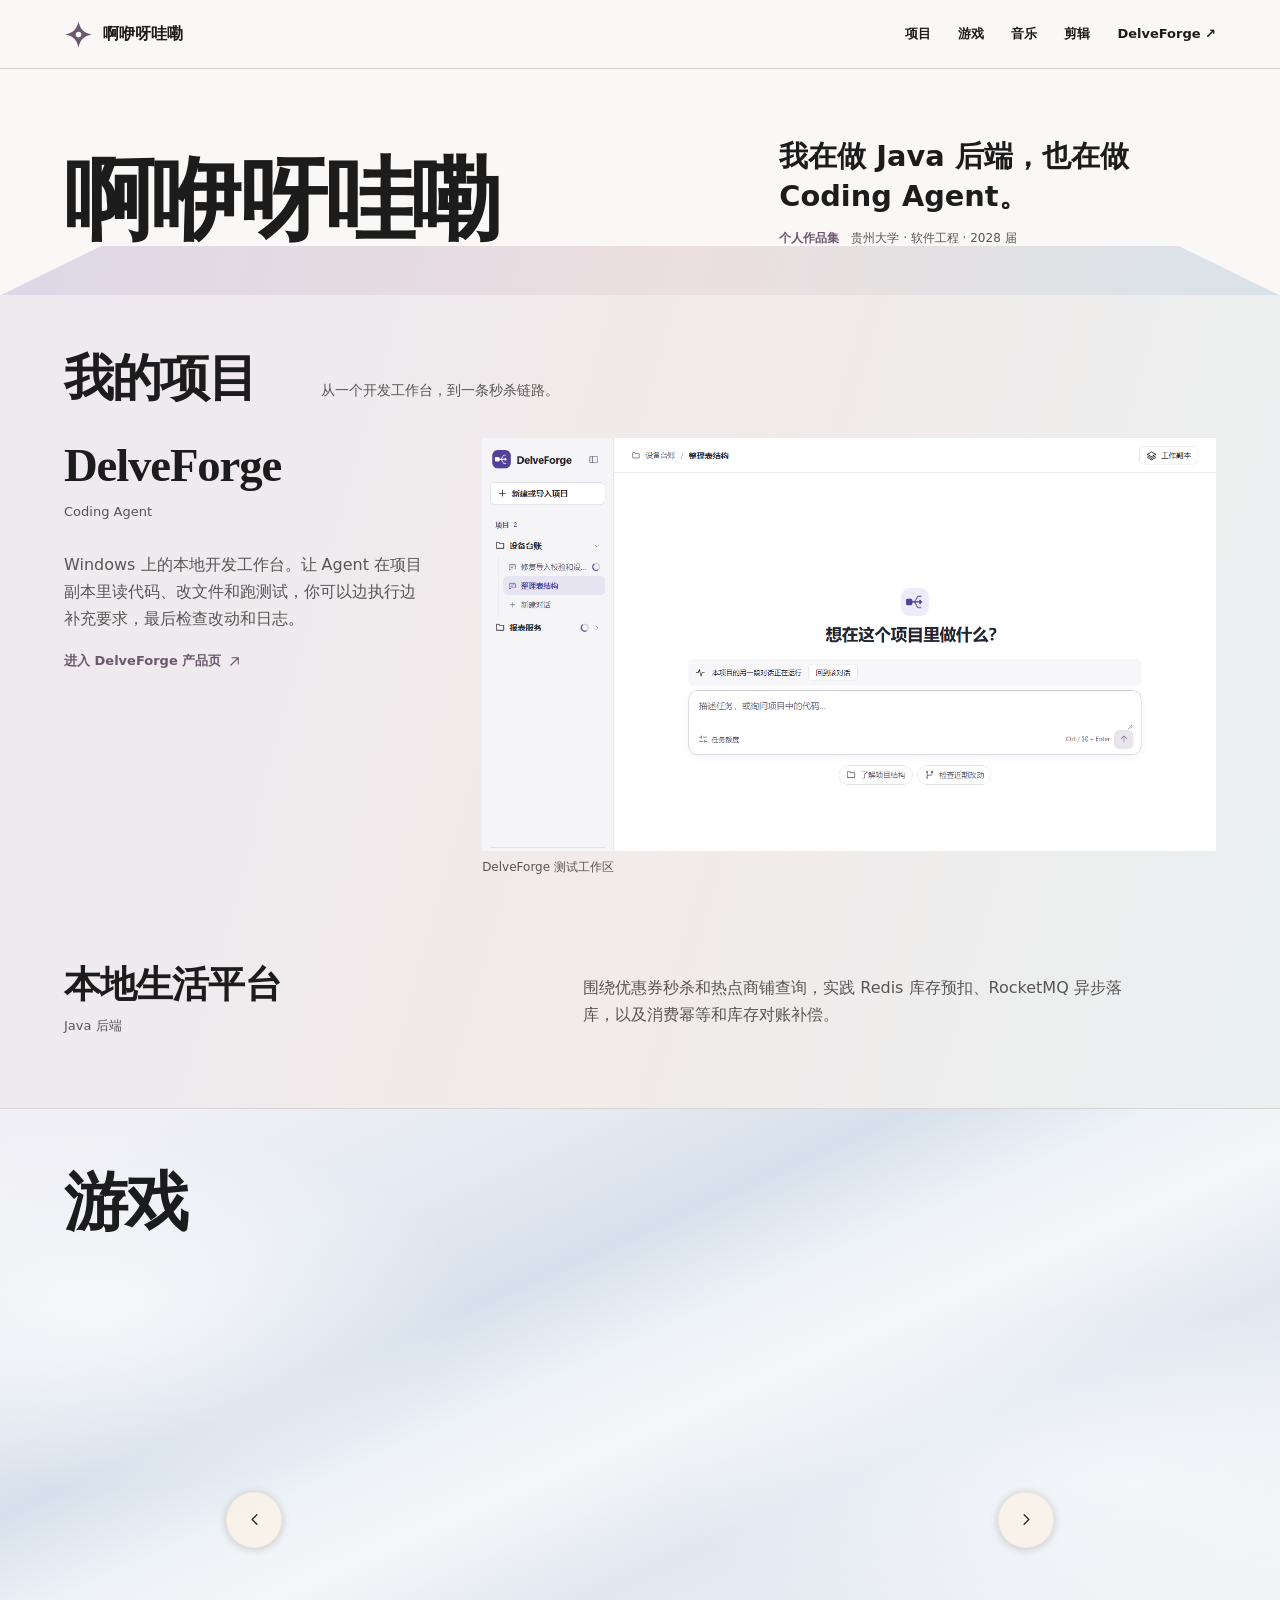
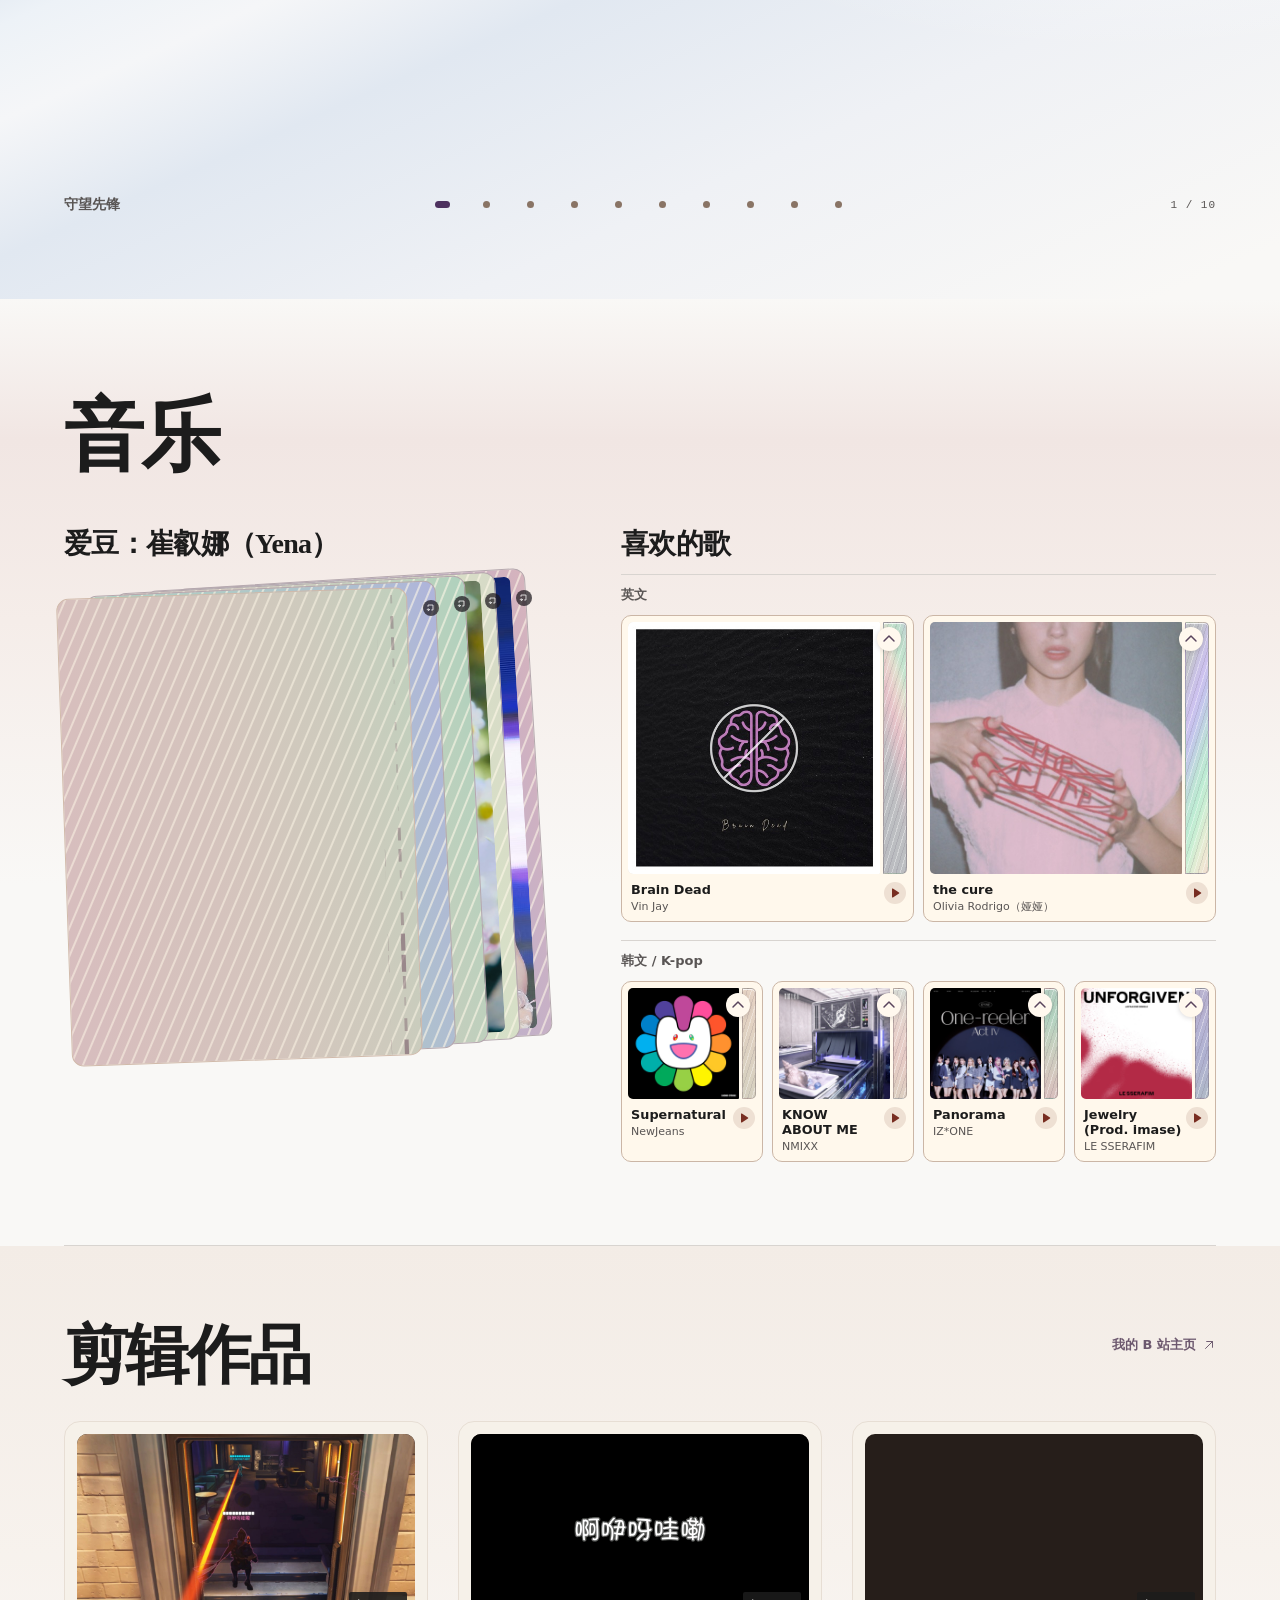
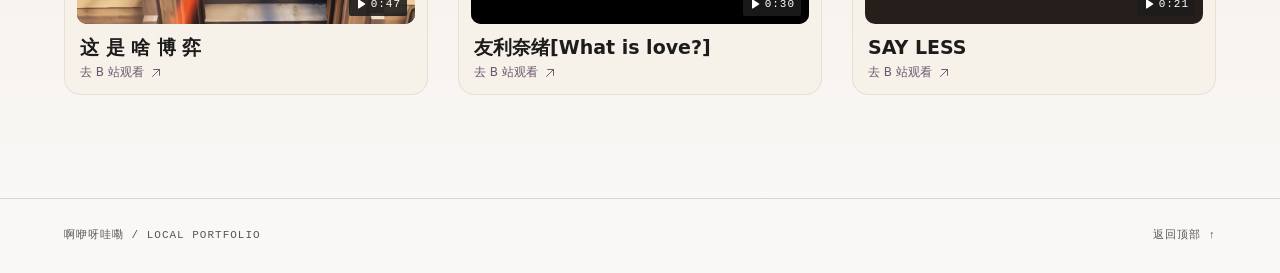
==== commit 979134af: "Refract the carousel controls inside the moving glass" ====
--- a/index.html
+++ b/index.html
@@ -325,6 +325,10 @@
   dots.replaceChildren(...items.map(({name}, i) => {
     const dot = document.createElement('button');
     dot.type = 'button';
+    const mark = document.createElement('span');
+    mark.className = 'gallery-dot-mark';
+    mark.setAttribute('aria-hidden','true');
+    dot.append(mark);
     dot.setAttribute('aria-label', '第 ' + (i + 1) + ' 张：' + name);
     dot.addEventListener('click', () => goTo(i));
     return dot;
@@ -586,6 +590,103 @@
     heading.style.removeProperty('clip-path');
   };
   const titleClipSupported = CSS.supports('clip-path','polygon(evenodd,0 0,100% 0,100% 100%)');
+  // Refract only painted artwork: the real buttons, focus rings and hit areas never move or clip.
+  const caption = games.querySelector('.game-caption');
+  const controlLens = document.createElement('div');
+  controlLens.className = 'chapter-control-lens';
+  controlLens.setAttribute('aria-hidden','true');
+  controlLens.hidden = true;
+  games.append(controlLens);
+  const arrowButtons = [...stage.querySelectorAll('.gallery-arrows button')];
+  const captionPaint = [caption.querySelector('#game-title'),caption.querySelector('#gallery-count')];
+  const activeArt = new Map();
+  const resetControls = () => {
+    for (const [source, entry] of activeArt) {
+      source.style.removeProperty('clip-path');
+      entry.sample.hidden = true;
+    }
+    controlLens.hidden = true;
+  };
+  const sampleFor = (source, kind) => {
+    let entry = activeArt.get(source);
+    if (entry) return entry;
+    const sample = document.createElement('span');
+    const copy = kind === 'arrow' ? source.cloneNode(true) : document.createElement('span');
+    sample.className = 'chapter-control-sample chapter-control-' + kind;
+    copy.classList.add('chapter-control-copy');
+    sample.hidden = true;
+    sample.append(copy);
+    controlLens.append(sample);
+    entry = { sample, copy };
+    activeArt.set(source,entry);
+    return entry;
+  };
+  const refractControls = (glass, presence) => {
+    if (!titleClipSupported || !presence || !glass.width) return resetControls();
+    const slope = .60 * glass.height / glass.width;
+    const angle = Math.atan(slope);
+    const section = games.getBoundingClientRect();
+    const paints = [
+      ...arrowButtons.map(source => ({source,kind:'face',button:source})),
+      ...arrowButtons.map(b => ({source:b.querySelector('svg'),kind:'arrow',button:b})),
+      ...captionPaint.map(source => ({source,kind:'text'})),
+      ...[...caption.querySelectorAll('.gallery-dot-mark')].map(source => ({source,kind:'dot'}))
+    ];
+    const seen = new Set(), decorations = [];
+    for (const {source,kind,button} of paints) {
+      if (!source) continue;
+      const box = source.getBoundingClientRect();
+      const inkBox = kind === 'text' ? (() => {
+        const range = document.createRange();
+        range.selectNodeContents(source);
+        return range.getBoundingClientRect();
+      })() : box;
+      if (!box.width || !box.height || box.bottom < 0 || box.top > innerHeight) continue;
+      const onPhoto = kind === 'arrow' || kind === 'face';
+      const y0 = (onPhoto ? .0775 : .1025) * glass.height;
+      const band = (onPhoto ? .245 : .195) * glass.height;
+      const top = glass.top + y0 + slope * (box.left-glass.left) - box.top;
+      const bottom = top+band;
+      const inkTop = inkBox.top-box.top, inkBottom = inkBox.bottom-box.top;
+      if (bottom + slope*(inkBox.right-box.left) <= inkTop ||
+          top + slope*(inkBox.left-box.left) >= inkBottom) continue;
+      const pad = 16, right = box.width+pad;
+      const a = -pad+'px '+(top-slope*pad)+'px';
+      const slice = a+','+right+'px '+(top+slope*right)+'px,'+
+        right+'px '+(bottom+slope*right)+'px,'+-pad+'px '+(bottom-slope*pad)+'px';
+      const full = '-16px -16px,calc(100% + 16px) -16px,calc(100% + 16px) calc(100% + 16px),-16px calc(100% + 16px),-16px -16px';
+      const read = getComputedStyle(source);
+      const opacity = button ? getComputedStyle(button).opacity : 1;
+      const originX = (inkBox.left+inkBox.right)/2-box.left;
+      const originY = Math.max(0,Math.min(box.height,(top+bottom)/2+slope*originX));
+      seen.add(source);
+      decorations.push({source,kind,box,slice,cut:'polygon(evenodd,'+full+','+slice+','+a+',-16px -16px)',
+        type:kind==='text' ? Object.fromEntries(['fontFamily','fontSize','fontWeight','fontStyle',
+          'lineHeight','fontVariantNumeric','letterSpacing','textAlign','whiteSpace'].map(k=>[k,read[k]])) : null,
+        color:read.color,
+        text:kind==='text' ? source.textContent : '',originX,originY,opacity});
+    }
+    for (const [source,entry] of activeArt) if (!seen.has(source) && !entry.sample.hidden) {
+      source.style.removeProperty('clip-path');
+      entry.sample.hidden = true;
+    }
+    controlLens.hidden = !decorations.length;
+    for (const d of decorations) {
+      const {source,kind,box,slice,cut,originX,originY,opacity} = d;
+      const {sample,copy} = sampleFor(source,kind);
+      if (kind !== 'face') source.style.clipPath = cut;
+      sample.hidden = false;
+      sample.style.cssText = 'left:'+(box.left-section.left)+'px;top:'+(box.top-section.top)+
+        'px;width:'+box.width+'px;height:'+box.height+'px;clip-path:polygon('+slice+');opacity:'+opacity+
+        ';--ink-angle:'+angle+'rad;--ink-origin:'+originX+'px '+originY+'px;color:'+d.color;
+      if (kind === 'text') {
+        if (copy.textContent !== d.text) copy.textContent = d.text;
+        Object.assign(copy.style,d.type);
+      }
+    }
+    if (paints.some(({source}) => source?.getAnimations().some(a=>a.playState==='running')) ||
+        [...stage.getAnimations(),...caption.getAnimations()].some(a=>a.playState==='running')) queue();
+  };
   const refractTitle = (glass, presence) => {
     if (!titleClipSupported || presence < .98) return clearTitleLens();
     const box = heading.getBoundingClientRect();
@@ -612,7 +713,7 @@
   };
   const shadePhoto = () => {
     frame = 0;
-    if (path.hidden) { lens.hidden = true; clearTitleLens(); return; }
+    if (path.hidden) { lens.hidden = true; clearTitleLens(); resetControls(); return; }
     const entered = scrollY + innerHeight - startAt;
     // The top edge cuts across the pane at 60% width, without reversing as it uncovers.
     const lift = paneHeight * .56;
@@ -633,9 +734,10 @@
       games.style.setProperty('--ribbon-presence',presence.toFixed(3));
       lastPresence = presence;
     }
-    if (presence === 0) { lens.hidden = true; clearTitleLens(); return; }
+    if (presence === 0) { lens.hidden = true; clearTitleLens(); resetControls(); return; }
     const glass = panel.getBoundingClientRect();
     refractTitle(glass,presence);
+    refractControls(glass,presence);
     const offset = startAt - scrollY - glass.top;
     panel.style.setProperty('--field-offset',offset+'px');
     panel.style.setProperty('--field-focus',(glass.height/2-offset)+'px');
@@ -687,8 +789,7 @@
   const queue = () => { if (!frame) frame = requestAnimationFrame(shadePhoto); };
   const place = () => {
     path.hidden = prefs.matches;
-    if (path.hidden) { lens.hidden = true; clearTitleLens(); }
-    if (path.hidden) return;
+    if (path.hidden) { lens.hidden = true; clearTitleLens(); resetControls(); return; }
     const pathHeight = Math.max(0,games.clientHeight - path.offsetTop - 1);
     path.style.height = pathHeight + 'px';
     panel.style.setProperty('--field-height',games.offsetHeight+'px');
@@ -705,6 +806,16 @@
   }).observe(stage);
   new MutationObserver(queue).observe(stage.querySelector('.game-track'),{subtree:true,attributes:true,attributeFilter:['id','src']});
   new MutationObserver(queue).observe(heading.parentElement,{attributes:true,attributeFilter:['data-reveal-state']});
+  new MutationObserver(queue).observe(caption,{subtree:true,childList:true,attributes:true,
+    attributeFilter:['aria-current','data-reveal-state']});
+  for (const node of [caption,stage]) {
+    node.addEventListener('pointerover',queue,{passive:true});
+    node.addEventListener('pointerout',queue,{passive:true});
+    node.addEventListener('focusin',queue);
+    node.addEventListener('focusout',queue);
+    node.addEventListener('transitionrun',queue);
+    node.addEventListener('transitionend',queue);
+  }
   stage.addEventListener('load',queue,true);
   stage.addEventListener('gallery:motion',queue);
   stage.addEventListener('pointermove',queue,{passive:true});
--- a/site.css
+++ b/site.css
@@ -320,19 +320,19 @@
   display:grid; place-items:center; padding:0; border:0; border-radius:11px;
   background:transparent; color:#897465; cursor:pointer;
 }
-.gallery-dots button::after {
-  content:""; width:7px; height:7px; border-radius:1em; background:currentColor;
+.gallery-dots .gallery-dot-mark {
+  width:7px; height:7px; border-radius:1em; background:currentColor;
   transition:width 180ms ease-out,color 180ms ease-out;
 }
 .gallery-dots button[aria-current="true"] { color:#4d315f; }
-.gallery-dots button[aria-current="true"]::after { width:15px; }
+.gallery-dots button[aria-current="true"] .gallery-dot-mark { width:15px; }
 .gallery-dots button:focus-visible { color:#655369; }
 @media(hover:hover) and (pointer:fine) {
   .gallery-dots button:not([aria-current]):hover { color:#594438; }
-  .gallery-dots button:hover::after { width:17px; }
-  .gallery-dots button[aria-current="true"]:hover::after { width:21px; }
-}
-@media(prefers-reduced-motion:reduce) { .gallery-dots button::after { transition:none; } }
+  .gallery-dots button:hover .gallery-dot-mark { width:17px; }
+  .gallery-dots button[aria-current="true"]:hover .gallery-dot-mark { width:21px; }
+}
+@media(prefers-reduced-motion:reduce) { .gallery-dots .gallery-dot-mark { transition:none; } }
 @media (max-width:760px) {
   .track-print { grid-template-columns:minmax(0,1fr) clamp(11px,10%,18px); }
   .game-caption { display:grid; grid-template-columns:minmax(0,1fr) auto auto; }
@@ -626,8 +626,8 @@
 }
 
 @media (prefers-reduced-motion:reduce) {
-  .gallery-dots button:hover::after { width:7px; }
-  .gallery-dots button[aria-current="true"]:hover::after { width:15px; }
+  .gallery-dots button:hover .gallery-dot-mark { width:7px; }
+  .gallery-dots button[aria-current="true"]:hover .gallery-dot-mark { width:15px; }
 }
 
 /* Depth is perpendicular to the page: photos keep the same vertical center. */
@@ -662,8 +662,8 @@
   }
   .gallery-dots button { flex:1 1 0; min-width:0; width:auto; transition:flex-grow 220ms cubic-bezier(.2,.7,.3,1); }
   .gallery-dots button:hover { flex-grow:var(--dot-hover-grow); }
-  .gallery-dots button:hover::after,
-  .gallery-dots button[aria-current="true"]:hover::after { width:96%; }
+  .gallery-dots button:hover .gallery-dot-mark,
+  .gallery-dots button[aria-current="true"]:hover .gallery-dot-mark { width:96%; }
 }
 
 /* Cool game paper releases into an unruled, warm music opening. */
@@ -770,3 +770,27 @@
   .chapter-glass-run,.chapter-photo-lens,.chapter-heading-lens { display:none!important; }
   #gallery-label { clip-path:none!important; }
 }
+
+/* Match the moving pane's local optical cut on the gallery controls; visual samples never take input. */
+.chapter-control-lens { position:absolute; inset:0; z-index:3; pointer-events:none; overflow:clip; }
+.chapter-control-sample { position:absolute; display:block; pointer-events:none; }
+.chapter-control-copy {
+  position:absolute; display:block; inset:0; width:100%; height:100%; margin:0;
+  transform-origin:var(--ink-origin);
+  transform:rotate(var(--ink-angle)) translateY(var(--ink-drift,3px))
+    scale(var(--ink-sx,1.27),var(--ink-sy,1.13)) rotate(calc(-1 * var(--ink-angle)));
+  filter:blur(.28px);
+}
+.chapter-control-text .chapter-control-copy { color:color-mix(in srgb,currentColor 82%,#273c60); }
+.chapter-control-face .chapter-control-copy {
+  inset:1px; width:auto; height:auto; border-radius:50%; transform:none; filter:none;
+  background:linear-gradient(120deg,rgb(209 230 255 / .55),rgb(247 245 255 / .68) 49%,rgb(211 222 242 / .52));
+  box-shadow:inset 0 1px 2px rgb(255 255 255 / .8);
+}
+.chapter-control-arrow { --ink-drift:4px; --ink-sx:1.34; --ink-sy:1.19; }
+.chapter-control-dot { --ink-drift:2px; --ink-sx:1.45; --ink-sy:1.19; }
+.chapter-control-dot .chapter-control-copy { background:currentColor; border-radius:1em; }
+@media (prefers-reduced-motion:reduce), (prefers-reduced-transparency:reduce), (prefers-contrast:more), (forced-colors:active) {
+  .chapter-control-lens { display:none!important; }
+  .games :is(.gallery-arrows svg,.gallery-dot-mark,#game-title,#gallery-count) { clip-path:none!important; }
+}
--- a/music-sleeves.css
+++ b/music-sleeves.css
@@ -1,81 +1,57 @@
-/* Song sleeves: one curved silhouette, independent straight type. */
-.music-shelf .track-item { position:relative; perspective:none; min-width:0; }
+/* Two floating pieces, driven from the original card's measured rectangle. */
+.music-shelf .track-item { position:relative; isolation:isolate; perspective:none; min-width:0; }
 .music-shelf .track-body { position:relative; height:100%; transform:none; transition:none; }
 .music-shelf .track-details { display:none; }
 .music-shelf .track-item[data-track-open] { z-index:5; }
 .music-shelf .track-item[data-track-open] .track-body { min-height:var(--slot-height); transform:none; }
 .music-shelf .track-item[data-track-open] .track-card {
-  position:absolute; inset:auto; top:var(--sleeve-top,-15px); left:var(--sleeve-offset,0px);
-  width:var(--sleeve-width,310px); min-height:114px; height:auto; z-index:1;
-  display:grid; align-items:center; grid-template-columns:clamp(74px,8vw,103px) minmax(0,1fr) 30px;
-  grid-template-rows:auto; gap:clamp(8px,1.3vw,16px);
-  padding:14px 13px 12px 12px;
-  isolation:isolate; border:0; background:none; box-shadow:none; color:#252129;
+  position:absolute; inset:auto; z-index:2;
+  top:var(--sleeve-top,0px); left:var(--sleeve-offset,0px);
+  width:var(--sleeve-cover); height:var(--sleeve-height);
+  transform-origin:0 0;
+  background:#fff8ee; border-color:#ba9cae;
+  box-shadow:0 14px 25px #4432404d,0 2px 5px #44273721;
 }
-.music-shelf .track-item[data-track-open] .track-card::before {
-  content:""; position:absolute; inset:0; z-index:-1;
-  border:1px solid #c3acb7;
-  border-radius:48% 48% 15px 15px / 13px 13px 15px 15px;
-  background:linear-gradient(108deg,#f7ede8,#fff9f2 56%,#f4e9ee);
-  box-shadow:0 14px 26px #39233138, inset 0 1px 0 #fff9;
-  pointer-events:none;
+.music-shelf .track-item[data-track-open] .track-disclose {
+  top:var(--sleeve-top,0px); right:auto;
+  left:calc(var(--sleeve-offset,0px) + var(--sleeve-cover) - 43px);
+  z-index:3;
 }
-.music-shelf .track-item[data-track-open] .track-card::after {
-  content:""; position:absolute; inset:1px 15px auto; height:2px; z-index:-1;
-  background:linear-gradient(90deg,transparent 10%,#d6adb4 32%,#ead7a7 46%,#bdd6cf 60%,#d2bddc 72%,transparent 90%);
-  border-radius:50%; pointer-events:none;
+.music-shelf .track-item[data-track-open] .track-title { white-space:nowrap; overflow:hidden; text-overflow:ellipsis; }
+.music-shelf .track-card:focus-visible { outline-offset:3px; }
+.music-shelf .song-sleeve {
+  position:absolute; z-index:1; display:none; align-content:center; min-width:0;
+  left:calc(var(--sleeve-offset,0px) + var(--sleeve-cover) + 10px);
+  top:calc(var(--sleeve-top,0px) + var(--sleeve-arc,4px));
+  width:var(--sleeve-detail);
+  min-height:104px; padding:14px clamp(11px,1.55vw,21px);
+  border:1px solid #c5adb9; border-radius:16px 24px 17px 12px / 14px 23px 15px 11px;
+  color:#28202a;
+  background:linear-gradient(121deg,#fffaf4,#f4e9ef 88%);
+  box-shadow:0 14px 26px #47304336, inset 0 1px 0 #fff9;
+  transform-origin:0 42%;
 }
-.music-shelf .track-item[data-track-open] .track-print {
-  grid-column:auto; grid-template-columns:minmax(0,1fr); gap:0;
-  position:relative; aspect-ratio:1; overflow:hidden; border-radius:7px;
+.music-shelf .song-sleeve::after {
+  content:""; position:absolute; inset:0 13px auto; height:1px; pointer-events:none;
+  background:linear-gradient(90deg,transparent,#dfb5ba,#ecdcba,#b9d1c4,#ccbdd8,transparent);
 }
-.music-shelf .track-item[data-track-open] .track-art { border-radius:7px; }
-.music-shelf .track-item[data-track-open] .track-foil {
-  position:absolute; inset:0 0 0 auto; width:9px;
-  opacity:.78; border-radius:0 7px 7px 0;
+.music-shelf .track-item[data-track-open] .song-sleeve { display:grid; }
+.music-shelf .song-sleeve-title { font-size:clamp(16px,1.4vw,21px); line-height:1.19; font-weight:760; overflow-wrap:anywhere; }
+.music-shelf .song-sleeve-artist { color:#5f4a59; font-size:13px; line-height:1.3; margin-top:3px; overflow-wrap:anywhere; }
+.music-shelf .song-sleeve .track-details {
+  position:static; display:grid; min-height:0; padding:0; margin-top:7px; gap:3px;
+  visibility:visible; opacity:1; transform:none; transition:none; clip-path:none; text-align:start;
+  border:0; border-radius:0; box-shadow:none; background:none;
 }
-.music-shelf .track-item[data-track-open] .track-text {
-  gap:4px; padding:0; position:relative; min-width:0;
-  transform:none; filter:none; text-shadow:none;
-}
-.music-shelf .track-item[data-track-open] .track-title { font-size:clamp(15px,1.35vw,19px); line-height:1.2; }
-.music-shelf .track-item[data-track-open] .track-artist { color:#594754; font-size:13px; }
-.music-shelf .track-item[data-track-open] .track-details {
-  position:static; min-height:0; padding:0; margin-top:5px; display:grid; gap:4px;
-  visibility:visible; opacity:1; transform:none; transition:none; clip-path:none; text-align:start;
-  border:0; border-radius:0; box-shadow:none; background:none; pointer-events:none;
-}
-.music-shelf .track-item[data-track-open] .track-release {
-  font-size:12px; font-weight:550; color:#564454; line-height:1.25; overflow-wrap:anywhere;
-}
-.music-shelf .track-item[data-track-open] .track-edition { font-size:11px; line-height:1.3; }
-.music-shelf .track-item[data-track-open] .track-play { align-self:end; align-items:center; width:30px; height:30px; color:#56394e; background:#ede0e9; }
-.music-shelf .track-item[data-track-open] .track-disclose {
-  top:calc(var(--sleeve-top,-15px) + 3px); right:auto; left:calc(var(--sleeve-offset) + var(--sleeve-width) - 45px);
-}
-.music-shelf .track-item[data-track-open] .track-disclose svg { background:#f9eff4; }
-.music-shelf .track-card:focus-visible { outline-offset:3px; }
-@media(prefers-reduced-motion:no-preference) {
-  .music-shelf .track-item[data-track-open] .track-card::before { animation:sleeve-rise 330ms cubic-bezier(.16,.8,.26,1) both; }
-  .music-shelf .track-item[data-track-open] .track-card::after { animation:sleeve-sweep 410ms cubic-bezier(.16,.8,.26,1) both; }
-  .music-shelf .track-item[data-track-open] .track-print { animation:sleeve-cover 300ms cubic-bezier(.16,.8,.26,1) both; }
-  @keyframes sleeve-rise {
-    from { translate:0 12px; opacity:.58; }
-    to { translate:0 0; opacity:1; }
-  }
-  @keyframes sleeve-cover {
-    from { translate:3px 9px; }
-    48% { translate:0 -2px; }
-    to { translate:0 0; }
-  }
-  @keyframes sleeve-sweep {
-    from { opacity:0; clip-path:inset(0 88% 0 0); }
-    53% { opacity:.85; }
-    to { opacity:.64; clip-path:inset(0); }
-  }
+.music-shelf .song-sleeve .track-release { font-size:12px; font-weight:550; color:#584456; overflow-wrap:anywhere; }
+.music-shelf .song-sleeve .track-edition { font-size:11px; color:#594c53; }
+.music-shelf .song-sleeve[data-same-release] .track-release { display:none; }
+@media(max-width:450px) {
+  .music-shelf .song-sleeve-title { font-size:15px; }
+  .music-shelf .song-sleeve .track-edition span { display:none; }
+  .music-shelf .song-sleeve .track-edition time { display:block; }
 }
 @media(forced-colors:active) {
-  .music-shelf .track-item[data-track-open] .track-card::before { background:Canvas; border-color:CanvasText; }
-  .music-shelf .track-item[data-track-open] .track-card,
-  .music-shelf .track-item[data-track-open] :is(.track-artist,.track-release,.track-edition) { color:CanvasText; }
+  .music-shelf .song-sleeve { background:Canvas; border-color:CanvasText; color:CanvasText; }
+  .music-shelf .song-sleeve :is(.song-sleeve-artist,.track-release,.track-edition) { color:CanvasText; }
 }
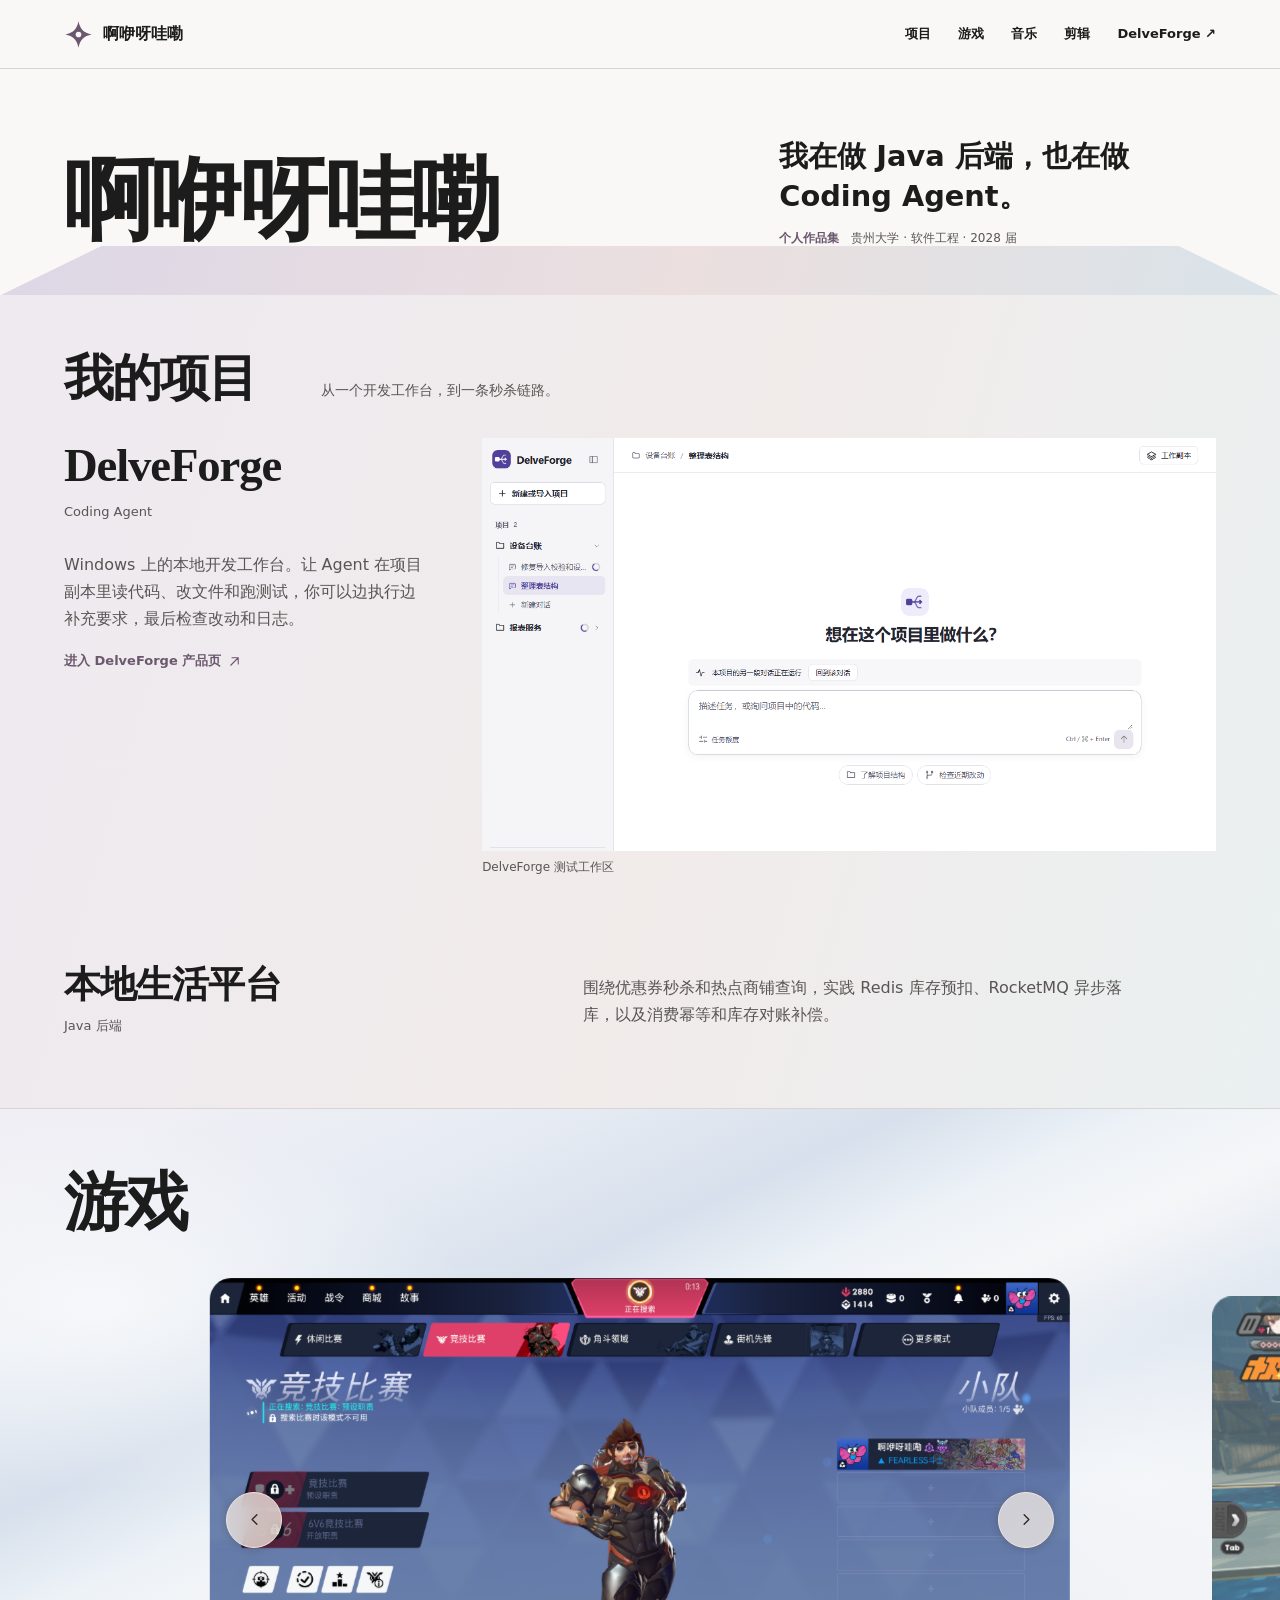
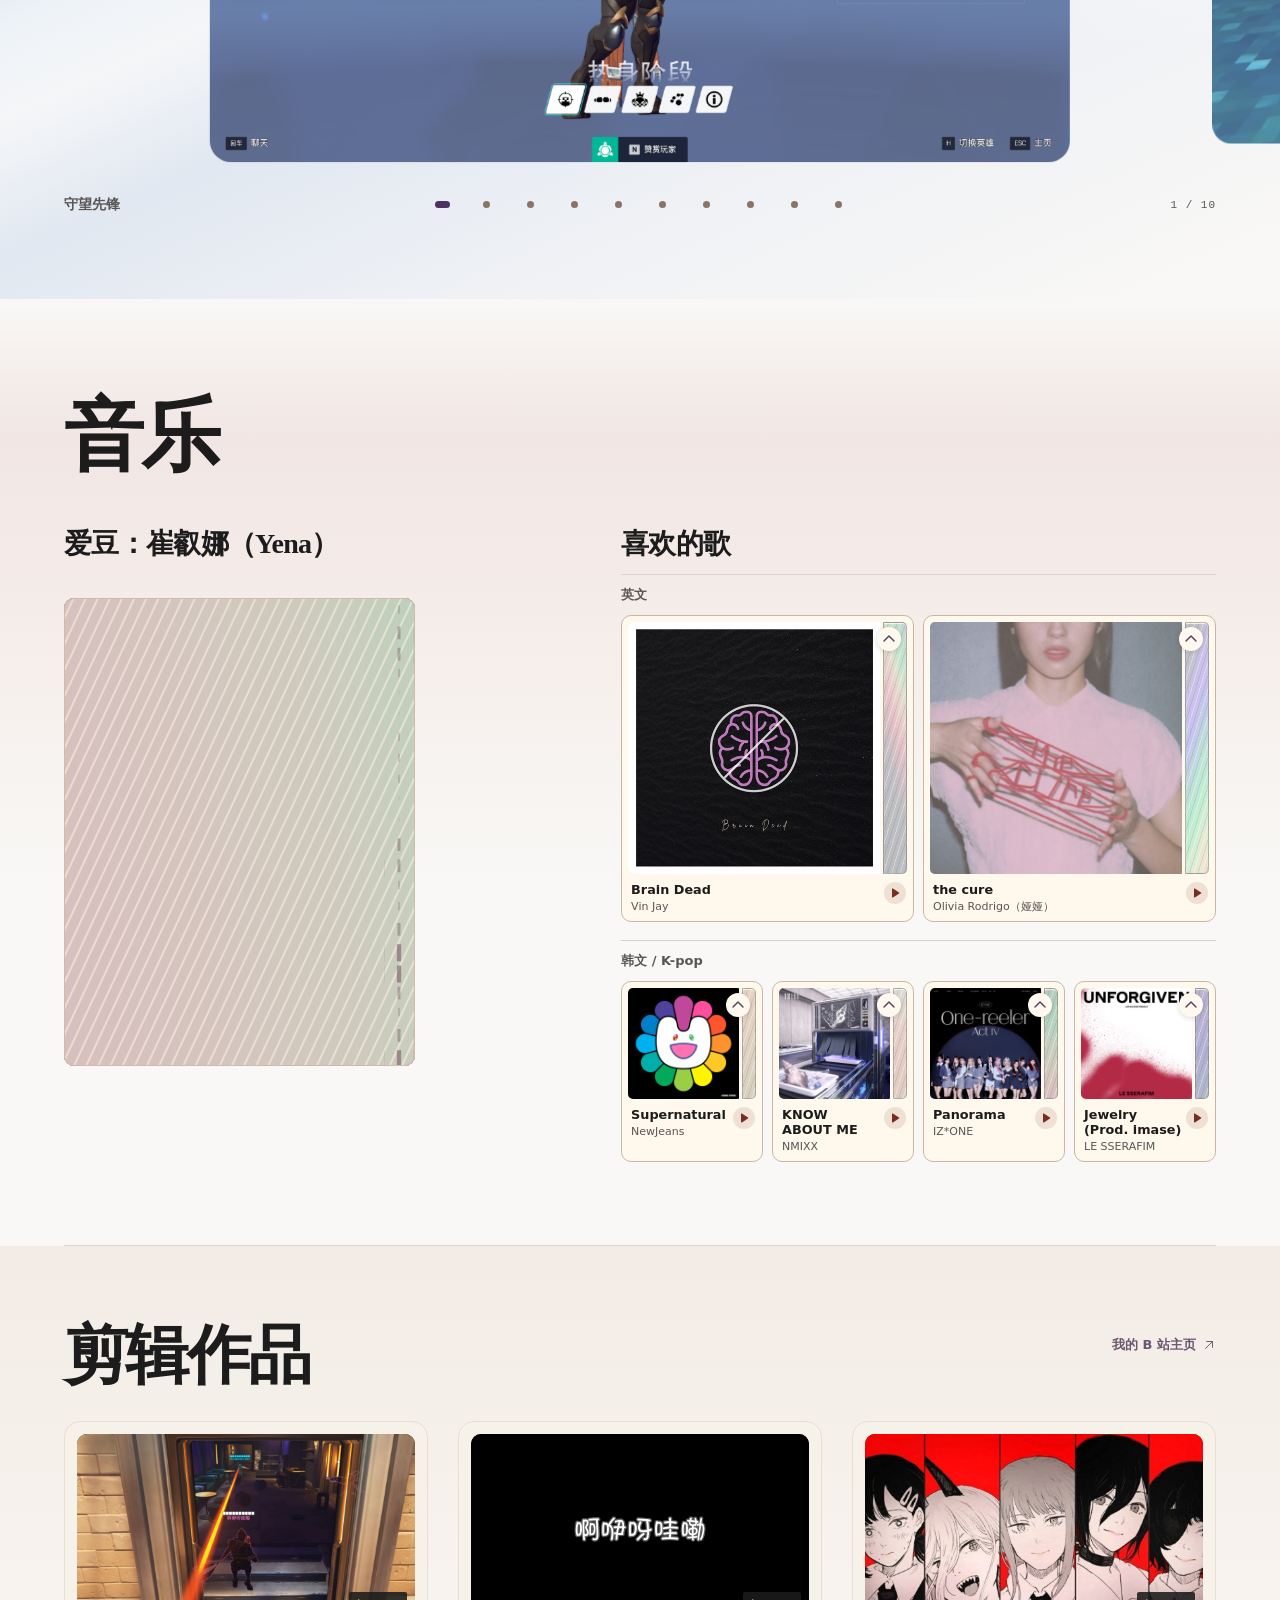
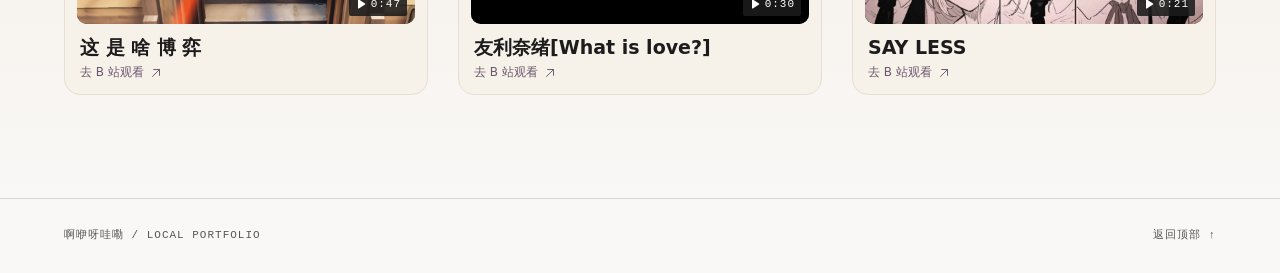
==== commit 74019372: "Preserve song cards and reveal separate artist profiles" ====
--- a/index.html
+++ b/index.html
@@ -103,13 +103,13 @@
 <div class="music-copy"><h3 data-reveal="1">喜欢的歌</h3>
 <div class="music-shelf" data-reveal="3" aria-label="歌单片段">
 <div><h4>英文</h4>
-<ul role="list"><li class="track-item"><div class="track-body"><a class="track-card" href="https://y.qq.com/n/ryqq/songDetail/000eKjkE2IuO49" target="_blank" rel="noopener noreferrer"><span class="track-print"><img class="track-art" src="./images/music/brain-dead.jpg" width="480" height="480" alt="" loading="lazy" decoding="async"><span class="track-foil" aria-hidden="true"></span></span><span class="track-text"><span class="track-title">Brain Dead</span><span class="track-artist">Vin Jay</span><span class="track-details" id="track-detail-brain-dead"><span class="track-release">Brain Dead</span><span class="track-edition">单曲<span aria-hidden="true"> · </span><time datetime="2023-03-17">2023.03.17</time></span></span></span><span class="track-play" aria-hidden="true"><svg viewBox="0 0 16 16" width="12" height="12" fill="currentColor"><path d="M4 2.8a.8.8 0 0 1 1.2-.7l8.1 5.2a.8.8 0 0 1 0 1.4l-8.1 5.2a.8.8 0 0 1-1.2-.7z"/></svg></span><span class="sr-only">（在 QQ 音乐打开）</span></a><button class="track-disclose" type="button" aria-label="Brain Dead，发行详情" aria-controls="track-detail-brain-dead" aria-expanded="false" hidden><svg aria-hidden="true" width="15" height="15" viewBox="0 0 16 16" fill="none" stroke="currentColor" stroke-width="1.45" stroke-linecap="round" stroke-linejoin="round"><path d="M3 10l5-5 5 5"/></svg></button></div></li>
-<li class="track-item"><div class="track-body"><a class="track-card" href="https://y.qq.com/n/ryqq/songDetail/003u31Fx13rPvN" target="_blank" rel="noopener noreferrer"><span class="track-print"><img class="track-art" src="./images/music/the-cure.jpg" width="480" height="480" alt="" loading="lazy" decoding="async"><span class="track-foil" aria-hidden="true"></span></span><span class="track-text"><span class="track-title">the cure</span><span class="track-artist">Olivia Rodrigo（娅娅）</span><span class="track-details" id="track-detail-the-cure"><span class="track-release">the cure</span><span class="track-edition">单曲<span aria-hidden="true"> · </span><time datetime="2026-05-22">2026.05.22</time></span></span></span><span class="track-play" aria-hidden="true"><svg viewBox="0 0 16 16" width="12" height="12" fill="currentColor"><path d="M4 2.8a.8.8 0 0 1 1.2-.7l8.1 5.2a.8.8 0 0 1 0 1.4l-8.1 5.2a.8.8 0 0 1-1.2-.7z"/></svg></span><span class="sr-only">（在 QQ 音乐打开）</span></a><button class="track-disclose" type="button" aria-label="the cure，发行详情" aria-controls="track-detail-the-cure" aria-expanded="false" hidden><svg aria-hidden="true" width="15" height="15" viewBox="0 0 16 16" fill="none" stroke="currentColor" stroke-width="1.45" stroke-linecap="round" stroke-linejoin="round"><path d="M3 10l5-5 5 5"/></svg></button></div></li></ul></div>
+<ul role="list"><li class="track-item"><div class="track-body"><a class="track-card" href="https://y.qq.com/n/ryqq/songDetail/000eKjkE2IuO49" target="_blank" rel="noopener noreferrer"><span class="track-print"><img class="track-art" src="./images/music/brain-dead.jpg" width="480" height="480" alt="" loading="lazy" decoding="async"><span class="track-foil" aria-hidden="true"></span></span><span class="track-text"><span class="track-title">Brain Dead</span><span class="track-artist">Vin Jay</span></span><span class="track-play" aria-hidden="true"><svg viewBox="0 0 16 16" width="12" height="12" fill="currentColor"><path d="M4 2.8a.8.8 0 0 1 1.2-.7l8.1 5.2a.8.8 0 0 1 0 1.4l-8.1 5.2a.8.8 0 0 1-1.2-.7z"/></svg></span><span class="sr-only">（在 QQ 音乐打开）</span></a><div class="song-sleeve" id="track-detail-brain-dead"><strong class="song-sleeve-heading">艺人档案</strong><p>美国独立说唱歌手与词曲作者，以快节奏押韵见长。</p><p class="song-sleeve-tracks"><span>代表作</span>Mumble Rapper Vs. Lyricist、Beast Unleashed</p></div><button class="track-disclose" type="button" aria-label="Brain Dead，发行详情" aria-controls="track-detail-brain-dead" aria-expanded="false" hidden><svg aria-hidden="true" width="15" height="15" viewBox="0 0 16 16" fill="none" stroke="currentColor" stroke-width="1.45" stroke-linecap="round" stroke-linejoin="round"><path d="M3 10l5-5 5 5"/></svg></button></div></li>
+<li class="track-item"><div class="track-body"><a class="track-card" href="https://y.qq.com/n/ryqq/songDetail/003u31Fx13rPvN" target="_blank" rel="noopener noreferrer"><span class="track-print"><img class="track-art" src="./images/music/the-cure.jpg" width="480" height="480" alt="" loading="lazy" decoding="async"><span class="track-foil" aria-hidden="true"></span></span><span class="track-text"><span class="track-title">the cure</span><span class="track-artist">Olivia Rodrigo（娅娅）</span></span><span class="track-play" aria-hidden="true"><svg viewBox="0 0 16 16" width="12" height="12" fill="currentColor"><path d="M4 2.8a.8.8 0 0 1 1.2-.7l8.1 5.2a.8.8 0 0 1 0 1.4l-8.1 5.2a.8.8 0 0 1-1.2-.7z"/></svg></span><span class="sr-only">（在 QQ 音乐打开）</span></a><div class="song-sleeve" id="track-detail-the-cure"><strong class="song-sleeve-heading">艺人档案</strong><p>美国创作歌手，首张专辑《SOUR》融合日记式叙事与流行摇滚。</p><p class="song-sleeve-tracks"><span>代表作</span>drivers license、good 4 u</p></div><button class="track-disclose" type="button" aria-label="the cure，发行详情" aria-controls="track-detail-the-cure" aria-expanded="false" hidden><svg aria-hidden="true" width="15" height="15" viewBox="0 0 16 16" fill="none" stroke="currentColor" stroke-width="1.45" stroke-linecap="round" stroke-linejoin="round"><path d="M3 10l5-5 5 5"/></svg></button></div></li></ul></div>
 <div><h4>韩文 / K-pop</h4>
-<ul role="list"><li class="track-item"><div class="track-body"><a class="track-card" href="https://y.qq.com/n/ryqq/songDetail/003kva882toU7E" target="_blank" rel="noopener noreferrer"><span class="track-print"><img class="track-art" src="./images/music/supernatural.jpg" width="480" height="480" alt="" loading="lazy" decoding="async"><span class="track-foil" aria-hidden="true"></span></span><span class="track-text"><span class="track-title">Supernatural</span><span class="track-artist">NewJeans</span><span class="track-details" id="track-detail-supernatural"><span class="track-release">Supernatural</span><span class="track-edition">单曲<span aria-hidden="true"> · </span><time datetime="2024-06-21">2024.06.21</time></span></span></span><span class="track-play" aria-hidden="true"><svg viewBox="0 0 16 16" width="12" height="12" fill="currentColor"><path d="M4 2.8a.8.8 0 0 1 1.2-.7l8.1 5.2a.8.8 0 0 1 0 1.4l-8.1 5.2a.8.8 0 0 1-1.2-.7z"/></svg></span><span class="sr-only">（在 QQ 音乐打开）</span></a><button class="track-disclose" type="button" aria-label="Supernatural，发行详情" aria-controls="track-detail-supernatural" aria-expanded="false" hidden><svg aria-hidden="true" width="15" height="15" viewBox="0 0 16 16" fill="none" stroke="currentColor" stroke-width="1.45" stroke-linecap="round" stroke-linejoin="round"><path d="M3 10l5-5 5 5"/></svg></button></div></li>
-<li class="track-item"><div class="track-body"><a class="track-card" href="https://y.qq.com/n/ryqq/songDetail/001KEcUI1J8He5" target="_blank" rel="noopener noreferrer"><span class="track-print"><img class="track-art" src="./images/music/know-about-me.jpg" width="480" height="480" alt="" loading="lazy" decoding="async"><span class="track-foil" aria-hidden="true"></span></span><span class="track-text"><span class="track-title">KNOW ABOUT ME</span><span class="track-artist">NMIXX</span><span class="track-details" id="track-detail-know-about-me"><span class="track-release">Fe3O4: FORWARD</span><span class="track-edition">EP<span aria-hidden="true"> · </span><time datetime="2025-03-17">2025.03.17</time></span></span></span><span class="track-play" aria-hidden="true"><svg viewBox="0 0 16 16" width="12" height="12" fill="currentColor"><path d="M4 2.8a.8.8 0 0 1 1.2-.7l8.1 5.2a.8.8 0 0 1 0 1.4l-8.1 5.2a.8.8 0 0 1-1.2-.7z"/></svg></span><span class="sr-only">（在 QQ 音乐打开）</span></a><button class="track-disclose" type="button" aria-label="KNOW ABOUT ME，发行详情" aria-controls="track-detail-know-about-me" aria-expanded="false" hidden><svg aria-hidden="true" width="15" height="15" viewBox="0 0 16 16" fill="none" stroke="currentColor" stroke-width="1.45" stroke-linecap="round" stroke-linejoin="round"><path d="M3 10l5-5 5 5"/></svg></button></div></li>
-<li class="track-item"><div class="track-body"><a class="track-card" href="https://y.qq.com/n/ryqq/songDetail/000fVk0k1dqXdV" target="_blank" rel="noopener noreferrer"><span class="track-print"><img class="track-art" src="./images/music/panorama.jpg" width="480" height="480" alt="" loading="lazy" decoding="async"><span class="track-foil" aria-hidden="true"></span></span><span class="track-text"><span class="track-title">Panorama</span><span class="track-artist">IZ*ONE</span><span class="track-details" id="track-detail-panorama"><span class="track-release">One-reeler / Act IV</span><span class="track-edition">EP<span aria-hidden="true"> · </span><time datetime="2020-12-07">2020.12.07</time></span></span></span><span class="track-play" aria-hidden="true"><svg viewBox="0 0 16 16" width="12" height="12" fill="currentColor"><path d="M4 2.8a.8.8 0 0 1 1.2-.7l8.1 5.2a.8.8 0 0 1 0 1.4l-8.1 5.2a.8.8 0 0 1-1.2-.7z"/></svg></span><span class="sr-only">（在 QQ 音乐打开）</span></a><button class="track-disclose" type="button" aria-label="Panorama，发行详情" aria-controls="track-detail-panorama" aria-expanded="false" hidden><svg aria-hidden="true" width="15" height="15" viewBox="0 0 16 16" fill="none" stroke="currentColor" stroke-width="1.45" stroke-linecap="round" stroke-linejoin="round"><path d="M3 10l5-5 5 5"/></svg></button></div></li>
-<li class="track-item"><div class="track-body"><a class="track-card" href="https://y.qq.com/n/ryqq/songDetail/0030tNHi3pdNm5" target="_blank" rel="noopener noreferrer"><span class="track-print"><img class="track-art" src="./images/music/jewelry.jpg" width="480" height="480" alt="" loading="lazy" decoding="async"><span class="track-foil" aria-hidden="true"></span></span><span class="track-text"><span class="track-title">Jewelry (Prod. imase)</span><span class="track-artist">LE SSERAFIM</span><span class="track-details" id="track-detail-jewelry"><span class="track-release">Jewelry (Prod. imase)</span><span class="track-edition">先行单曲<span aria-hidden="true"> · </span><time datetime="2023-07-25">2023.07.25</time></span></span></span><span class="track-play" aria-hidden="true"><svg viewBox="0 0 16 16" width="12" height="12" fill="currentColor"><path d="M4 2.8a.8.8 0 0 1 1.2-.7l8.1 5.2a.8.8 0 0 1 0 1.4l-8.1 5.2a.8.8 0 0 1-1.2-.7z"/></svg></span><span class="sr-only">（在 QQ 音乐打开）</span></a><button class="track-disclose" type="button" aria-label="Jewelry (Prod. imase)，发行详情" aria-controls="track-detail-jewelry" aria-expanded="false" hidden><svg aria-hidden="true" width="15" height="15" viewBox="0 0 16 16" fill="none" stroke="currentColor" stroke-width="1.45" stroke-linecap="round" stroke-linejoin="round"><path d="M3 10l5-5 5 5"/></svg></button></div></li></ul></div>
+<ul role="list"><li class="track-item"><div class="track-body"><a class="track-card" href="https://y.qq.com/n/ryqq/songDetail/003kva882toU7E" target="_blank" rel="noopener noreferrer"><span class="track-print"><img class="track-art" src="./images/music/supernatural.jpg" width="480" height="480" alt="" loading="lazy" decoding="async"><span class="track-foil" aria-hidden="true"></span></span><span class="track-text"><span class="track-title">Supernatural</span><span class="track-artist">NewJeans</span></span><span class="track-play" aria-hidden="true"><svg viewBox="0 0 16 16" width="12" height="12" fill="currentColor"><path d="M4 2.8a.8.8 0 0 1 1.2-.7l8.1 5.2a.8.8 0 0 1 0 1.4l-8.1 5.2a.8.8 0 0 1-1.2-.7z"/></svg></span><span class="sr-only">（在 QQ 音乐打开）</span></a><div class="song-sleeve" id="track-detail-supernatural"><strong class="song-sleeve-heading">艺人档案</strong><p>ADOR 于 2022 年推出的韩国女团，音乐融合流行与 R&amp;B。</p><p class="song-sleeve-tracks"><span>代表作</span>Hype Boy、Ditto</p></div><button class="track-disclose" type="button" aria-label="Supernatural，发行详情" aria-controls="track-detail-supernatural" aria-expanded="false" hidden><svg aria-hidden="true" width="15" height="15" viewBox="0 0 16 16" fill="none" stroke="currentColor" stroke-width="1.45" stroke-linecap="round" stroke-linejoin="round"><path d="M3 10l5-5 5 5"/></svg></button></div></li>
+<li class="track-item"><div class="track-body"><a class="track-card" href="https://y.qq.com/n/ryqq/songDetail/001KEcUI1J8He5" target="_blank" rel="noopener noreferrer"><span class="track-print"><img class="track-art" src="./images/music/know-about-me.jpg" width="480" height="480" alt="" loading="lazy" decoding="async"><span class="track-foil" aria-hidden="true"></span></span><span class="track-text"><span class="track-title">KNOW ABOUT ME</span><span class="track-artist">NMIXX</span></span><span class="track-play" aria-hidden="true"><svg viewBox="0 0 16 16" width="12" height="12" fill="currentColor"><path d="M4 2.8a.8.8 0 0 1 1.2-.7l8.1 5.2a.8.8 0 0 1 0 1.4l-8.1 5.2a.8.8 0 0 1-1.2-.7z"/></svg></span><span class="sr-only">（在 QQ 音乐打开）</span></a><div class="song-sleeve" id="track-detail-know-about-me"><strong class="song-sleeve-heading">艺人档案</strong><p>JYP 于 2022 年推出的韩国女团，以混合曲风的 MIXX POP 为标志。</p><p class="song-sleeve-tracks"><span>代表作</span>DASH、Love Me Like This</p></div><button class="track-disclose" type="button" aria-label="KNOW ABOUT ME，发行详情" aria-controls="track-detail-know-about-me" aria-expanded="false" hidden><svg aria-hidden="true" width="15" height="15" viewBox="0 0 16 16" fill="none" stroke="currentColor" stroke-width="1.45" stroke-linecap="round" stroke-linejoin="round"><path d="M3 10l5-5 5 5"/></svg></button></div></li>
+<li class="track-item"><div class="track-body"><a class="track-card" href="https://y.qq.com/n/ryqq/songDetail/000fVk0k1dqXdV" target="_blank" rel="noopener noreferrer"><span class="track-print"><img class="track-art" src="./images/music/panorama.jpg" width="480" height="480" alt="" loading="lazy" decoding="async"><span class="track-foil" aria-hidden="true"></span></span><span class="track-text"><span class="track-title">Panorama</span><span class="track-artist">IZ*ONE</span></span><span class="track-play" aria-hidden="true"><svg viewBox="0 0 16 16" width="12" height="12" fill="currentColor"><path d="M4 2.8a.8.8 0 0 1 1.2-.7l8.1 5.2a.8.8 0 0 1 0 1.4l-8.1 5.2a.8.8 0 0 1-1.2-.7z"/></svg></span><span class="sr-only">（在 QQ 音乐打开）</span></a><div class="song-sleeve" id="track-detail-panorama"><strong class="song-sleeve-heading">艺人档案</strong><p>从《Produce 48》走出的韩日限定女团，作品以华丽舞曲见长。</p><p class="song-sleeve-tracks"><span>代表作</span>La Vie en Rose、FIESTA</p></div><button class="track-disclose" type="button" aria-label="Panorama，发行详情" aria-controls="track-detail-panorama" aria-expanded="false" hidden><svg aria-hidden="true" width="15" height="15" viewBox="0 0 16 16" fill="none" stroke="currentColor" stroke-width="1.45" stroke-linecap="round" stroke-linejoin="round"><path d="M3 10l5-5 5 5"/></svg></button></div></li>
+<li class="track-item"><div class="track-body"><a class="track-card" href="https://y.qq.com/n/ryqq/songDetail/0030tNHi3pdNm5" target="_blank" rel="noopener noreferrer"><span class="track-print"><img class="track-art" src="./images/music/jewelry.jpg" width="480" height="480" alt="" loading="lazy" decoding="async"><span class="track-foil" aria-hidden="true"></span></span><span class="track-text"><span class="track-title">Jewelry (Prod. imase)</span><span class="track-artist">LE SSERAFIM</span></span><span class="track-play" aria-hidden="true"><svg viewBox="0 0 16 16" width="12" height="12" fill="currentColor"><path d="M4 2.8a.8.8 0 0 1 1.2-.7l8.1 5.2a.8.8 0 0 1 0 1.4l-8.1 5.2a.8.8 0 0 1-1.2-.7z"/></svg></span><span class="sr-only">（在 QQ 音乐打开）</span></a><div class="song-sleeve" id="track-detail-jewelry"><strong class="song-sleeve-heading">艺人档案</strong><p>SOURCE MUSIC 于 2022 年推出的韩国女团，以《FEARLESS》出道。</p><p class="song-sleeve-tracks"><span>代表作</span>ANTIFRAGILE、Perfect Night</p></div><button class="track-disclose" type="button" aria-label="Jewelry (Prod. imase)，发行详情" aria-controls="track-detail-jewelry" aria-expanded="false" hidden><svg aria-hidden="true" width="15" height="15" viewBox="0 0 16 16" fill="none" stroke="currentColor" stroke-width="1.45" stroke-linecap="round" stroke-linejoin="round"><path d="M3 10l5-5 5 5"/></svg></button></div></li></ul></div>
 </div></div>
 
 </div>
--- a/music-sleeves.css
+++ b/music-sleeves.css
@@ -1,57 +1,53 @@
-/* Two floating pieces, driven from the original card's measured rectangle. */
-.music-shelf .track-item { position:relative; isolation:isolate; perspective:none; min-width:0; }
-.music-shelf .track-body { position:relative; height:100%; transform:none; transition:none; }
-.music-shelf .track-details { display:none; }
+/* The existing track stays intact. Its sibling carries release metadata only. */
+#music:has(.track-item[data-track-open]) { z-index:3; }
+.music-shelf .track-item { position:relative; perspective:none; min-width:0; }
+.music-shelf .track-body {
+  position:relative; height:100%; perspective:820px; perspective-origin:50% 50%;
+  transform:none; transition:none;
+}
+.music-shelf .track-body>.track-card {
+  transform-origin:15% 45%;
+  transition:transform 290ms cubic-bezier(.2,.72,.25,1),box-shadow 290ms cubic-bezier(.2,.72,.25,1);
+}
 .music-shelf .track-item[data-track-open] { z-index:5; }
-.music-shelf .track-item[data-track-open] .track-body { min-height:var(--slot-height); transform:none; }
+.music-shelf .track-item[data-track-open] .track-body { transform:none; }
 .music-shelf .track-item[data-track-open] .track-card {
-  position:absolute; inset:auto; z-index:2;
-  top:var(--sleeve-top,0px); left:var(--sleeve-offset,0px);
-  width:var(--sleeve-cover); height:var(--sleeve-height);
-  transform-origin:0 0;
-  background:#fff8ee; border-color:#ba9cae;
-  box-shadow:0 14px 25px #4432404d,0 2px 5px #44273721;
+  transform:translate3d(-9px,8px,24px) scale(.905);
+  background:#fff8ec; border-color:#cbb6a6;
+  box-shadow:0 14px 22px #3a27343d,0 2px 5px #3a273420;
 }
-.music-shelf .track-item[data-track-open] .track-disclose {
-  top:var(--sleeve-top,0px); right:auto;
-  left:calc(var(--sleeve-offset,0px) + var(--sleeve-cover) - 43px);
-  z-index:3;
-}
-.music-shelf .track-item[data-track-open] .track-title { white-space:nowrap; overflow:hidden; text-overflow:ellipsis; }
+.music-shelf .track-disclose { z-index:3; }
 .music-shelf .track-card:focus-visible { outline-offset:3px; }
 .music-shelf .song-sleeve {
-  position:absolute; z-index:1; display:none; align-content:center; min-width:0;
-  left:calc(var(--sleeve-offset,0px) + var(--sleeve-cover) + 10px);
-  top:calc(var(--sleeve-top,0px) + var(--sleeve-arc,4px));
-  width:var(--sleeve-detail);
-  min-height:104px; padding:14px clamp(11px,1.55vw,21px);
-  border:1px solid #c5adb9; border-radius:16px 24px 17px 12px / 14px 23px 15px 11px;
-  color:#28202a;
-  background:linear-gradient(121deg,#fffaf4,#f4e9ef 88%);
-  box-shadow:0 14px 26px #47304336, inset 0 1px 0 #fff9;
-  transform-origin:0 42%;
+  position:absolute; z-index:2; display:none; min-width:0;
+  left:var(--sleeve-left); top:var(--sleeve-top);
+  width:var(--sleeve-width); padding:10px 13px;
+  border:1px solid #d5c6cb; border-radius:7px;
+  background:#fffaf6; color:#30272f;
+  box-shadow:0 9px 17px #39273026;
 }
-.music-shelf .song-sleeve::after {
-  content:""; position:absolute; inset:0 13px auto; height:1px; pointer-events:none;
-  background:linear-gradient(90deg,transparent,#dfb5ba,#ecdcba,#b9d1c4,#ccbdd8,transparent);
+.music-shelf .track-item[data-track-open] .song-sleeve { display:block; }
+.music-shelf .song-sleeve-heading { display:block; font-size:12px; line-height:1.35; font-weight:760; }
+.music-shelf .song-sleeve p {
+  margin:5px 0 0; color:#5a4e55; font-size:12px; line-height:1.42;
+  overflow-wrap:anywhere;
 }
-.music-shelf .track-item[data-track-open] .song-sleeve { display:grid; }
-.music-shelf .song-sleeve-title { font-size:clamp(16px,1.4vw,21px); line-height:1.19; font-weight:760; overflow-wrap:anywhere; }
-.music-shelf .song-sleeve-artist { color:#5f4a59; font-size:13px; line-height:1.3; margin-top:3px; overflow-wrap:anywhere; }
-.music-shelf .song-sleeve .track-details {
-  position:static; display:grid; min-height:0; padding:0; margin-top:7px; gap:3px;
-  visibility:visible; opacity:1; transform:none; transition:none; clip-path:none; text-align:start;
-  border:0; border-radius:0; box-shadow:none; background:none;
+.music-shelf .song-sleeve p.song-sleeve-tracks { font-size:11px; }
+.music-shelf .song-sleeve-tracks span { color:#6b5364; font-weight:680; margin-right:5px; }
+@media(prefers-reduced-motion:no-preference) {
+  .music-shelf .track-item[data-track-open]:not([data-sleeve-instant]) .song-sleeve {
+    animation:track-data-in 250ms cubic-bezier(.2,.72,.25,1) 105ms backwards;
+  }
+  @keyframes track-data-in {
+    from { opacity:0; transform:translateX(var(--sleeve-travel,12px)); }
+    to { opacity:1; transform:none; }
+  }
 }
-.music-shelf .song-sleeve .track-release { font-size:12px; font-weight:550; color:#584456; overflow-wrap:anywhere; }
-.music-shelf .song-sleeve .track-edition { font-size:11px; color:#594c53; }
-.music-shelf .song-sleeve[data-same-release] .track-release { display:none; }
-@media(max-width:450px) {
-  .music-shelf .song-sleeve-title { font-size:15px; }
-  .music-shelf .song-sleeve .track-edition span { display:none; }
-  .music-shelf .song-sleeve .track-edition time { display:block; }
+@media(prefers-reduced-motion:reduce) {
+  .music-shelf .track-body>.track-card,.music-shelf .track-disclose svg { transition:none; }
+  .music-shelf .track-item[data-track-open] .track-card { transform:none; }
 }
 @media(forced-colors:active) {
   .music-shelf .song-sleeve { background:Canvas; border-color:CanvasText; color:CanvasText; }
-  .music-shelf .song-sleeve :is(.song-sleeve-artist,.track-release,.track-edition) { color:CanvasText; }
+  .music-shelf .song-sleeve :is(p,.song-sleeve-tracks span) { color:CanvasText; }
 }
--- a/yena-stack.css
+++ b/yena-stack.css
@@ -1,17 +1,20 @@
 /* Stationary slot targets; the overlapping prints have their own visual motion. */
 .yena-stack {
   --step:clamp(24px,2.8vw,31px);
-  --print-radius:12px;
+  --print-radius:10px;
+  --rest-angle:-2.25deg;
+  container-type:inline-size;
   display:grid; position:relative; isolation:isolate;
   grid-template-columns:minmax(0,1fr) repeat(4,var(--step));
   width:min(100%,475px); max-width:100%; min-width:0;
-  padding-block-start:19px;
+  padding-block-start:24px;
 }
 .yena-stack .yena-print {
   grid-area:1 / 1 / 2 / 2;
   position:relative; width:100%; min-width:0; margin:0;
   aspect-ratio:3/4; overflow:hidden; border-radius:var(--print-radius);
-  transform:translate(var(--stack-x,0px),var(--stack-y,0px)) rotate(var(--stack-angle,-2deg));
+  transform:translateY(var(--fan-rise)) rotate(var(--stack-angle));
+  transform-origin:0 100%;
   pointer-events:none;
   z-index:var(--stack-layer,5);
 }
@@ -34,35 +37,37 @@
 }
 .yena-print-2 { --foil-direction:151deg; --foil-cool:#aabdc7; --foil-warm:#dccadd; }
 .yena-print-3 { --foil-direction:165deg; --foil-cool:#bccad7; --foil-warm:#d9cacc; }
-.yena-stack .yena-print[data-slot="2"] { --stack-x:var(--step); --stack-y:-5px; --stack-angle:-2.6deg; --stack-layer:4; }
-.yena-stack .yena-print[data-slot="3"] { --stack-x:calc(2 * var(--step)); --stack-y:-9px; --stack-angle:-3deg; --stack-layer:3; }
+.yena-stack :is(.yena-print,.yena-hit) {
+  --angle-step:atan2(calc(.90 * var(--step)),calc((100cqw - 4 * var(--step)) * 4 / 3));
+  --fan-turn:calc(var(--fan-index,0) * var(--angle-step));
+  --stack-angle:calc(var(--rest-angle) + var(--fan-turn));
+  --fan-rise:calc(-4px * var(--fan-index,0));
+}
+.yena-stack [data-slot="2"] { --fan-index:1; --stack-layer:4; }
+.yena-stack [data-slot="3"] { --fan-index:2; --stack-layer:3; }
+.yena-stack [data-slot="4"] { --fan-index:3; --stack-layer:2; }
+.yena-stack [data-slot="5"] { --fan-index:4; --stack-layer:1; }
 
-.yena-stack .yena-print[data-slot="4"] { --stack-x:calc(3 * var(--step)); --stack-y:-12px; --stack-angle:-3.2deg; --stack-layer:2; }
-.yena-stack .yena-print[data-slot="5"] { --stack-x:calc(4 * var(--step)); --stack-y:-15px; --stack-angle:-3.5deg; --stack-layer:1; }
+/* Tuck the rear corners behind the lead print's lower edge: only top/right peeks are exposed. */
+.yena-stack :is(.yena-print,.yena-hit):not([data-slot="1"]) {
+  --tuck:calc(tan(var(--fan-turn)) * (100cqw - 4 * var(--step)) + 3px);
+  clip-path:polygon(0 0,100% 0,100% calc(100% - var(--tuck)),0 calc(100% - 3px));
+}
 
-
+/* Each stationary click target has the same hinge as its print, including the exposed wedge. */
 .yena-stack .yena-hit {
-  display:block; position:relative; grid-row:1; z-index:6; min-width:0;
+  grid-area:1 / 1 / 2 / 2; display:block; position:relative; min-width:0;
+  z-index:calc(5 + var(--stack-layer,5));
   border:0; padding:0; background:transparent; border-radius:var(--print-radius);
+  transform:translateY(var(--fan-rise)) rotate(var(--stack-angle)); transform-origin:0 100%;
   cursor:pointer; touch-action:manipulation;
 }
 .yena-stack .yena-hit[aria-pressed="true"] { cursor:default; }
-.yena-hit[data-slot="1"] { grid-column:1; }
-.yena-hit[data-slot="2"] { grid-column:2; margin-block-start:-5px; margin-block-end:5px; }
-.yena-hit[data-slot="3"] { grid-column:3; margin-block-start:-9px; margin-block-end:9px; }
-.yena-hit[data-slot="4"] { grid-column:4; margin-block-start:-12px; margin-block-end:12px; }
-.yena-hit[data-slot="5"] { grid-column:5; margin-block-start:-15px; margin-block-end:15px; }
-.yena-hit:not([data-slot="1"])::after {
-  content:""; position:absolute; inset:12px calc((100% - 16px)/2) auto auto; width:16px; height:16px;
-  border-radius:50%; background-color:rgb(27 23 29 / .72);
-  background-position:center; background-repeat:no-repeat; background-size:11px;
-  background-image:url("data:image/svg+xml,%3Csvg xmlns='http://www.w3.org/2000/svg' viewBox='0 0 20 20' fill='none' stroke='%23fff' stroke-width='1.4' stroke-linecap='round' stroke-linejoin='round'%3E%3Cpath d='M5.5 8V5.5h9v9H12m-6-2.5 2 2-2 2m-2-2h4'/%3E%3C/svg%3E");
-}
 
-.yena-stack [data-pop] { --pop-x:8px; --pop-y:-8px; }
+.yena-stack [data-pop] { --pop-x:6px; --pop-y:-7px; }
 @media (prefers-reduced-motion:no-preference) {
   .yena-stack .yena-print {
-    transform:translate(calc(var(--stack-x,0px) + var(--pop-x,0px)),calc(var(--stack-y,0px) + var(--pop-y,0px))) rotate(var(--stack-angle,-2deg));
+    transform:translate(var(--pop-x,0px),calc(var(--fan-rise) + var(--pop-y,0px))) rotate(var(--stack-angle));
     transition:transform 230ms cubic-bezier(.22,.75,.30,1);
   }
 }
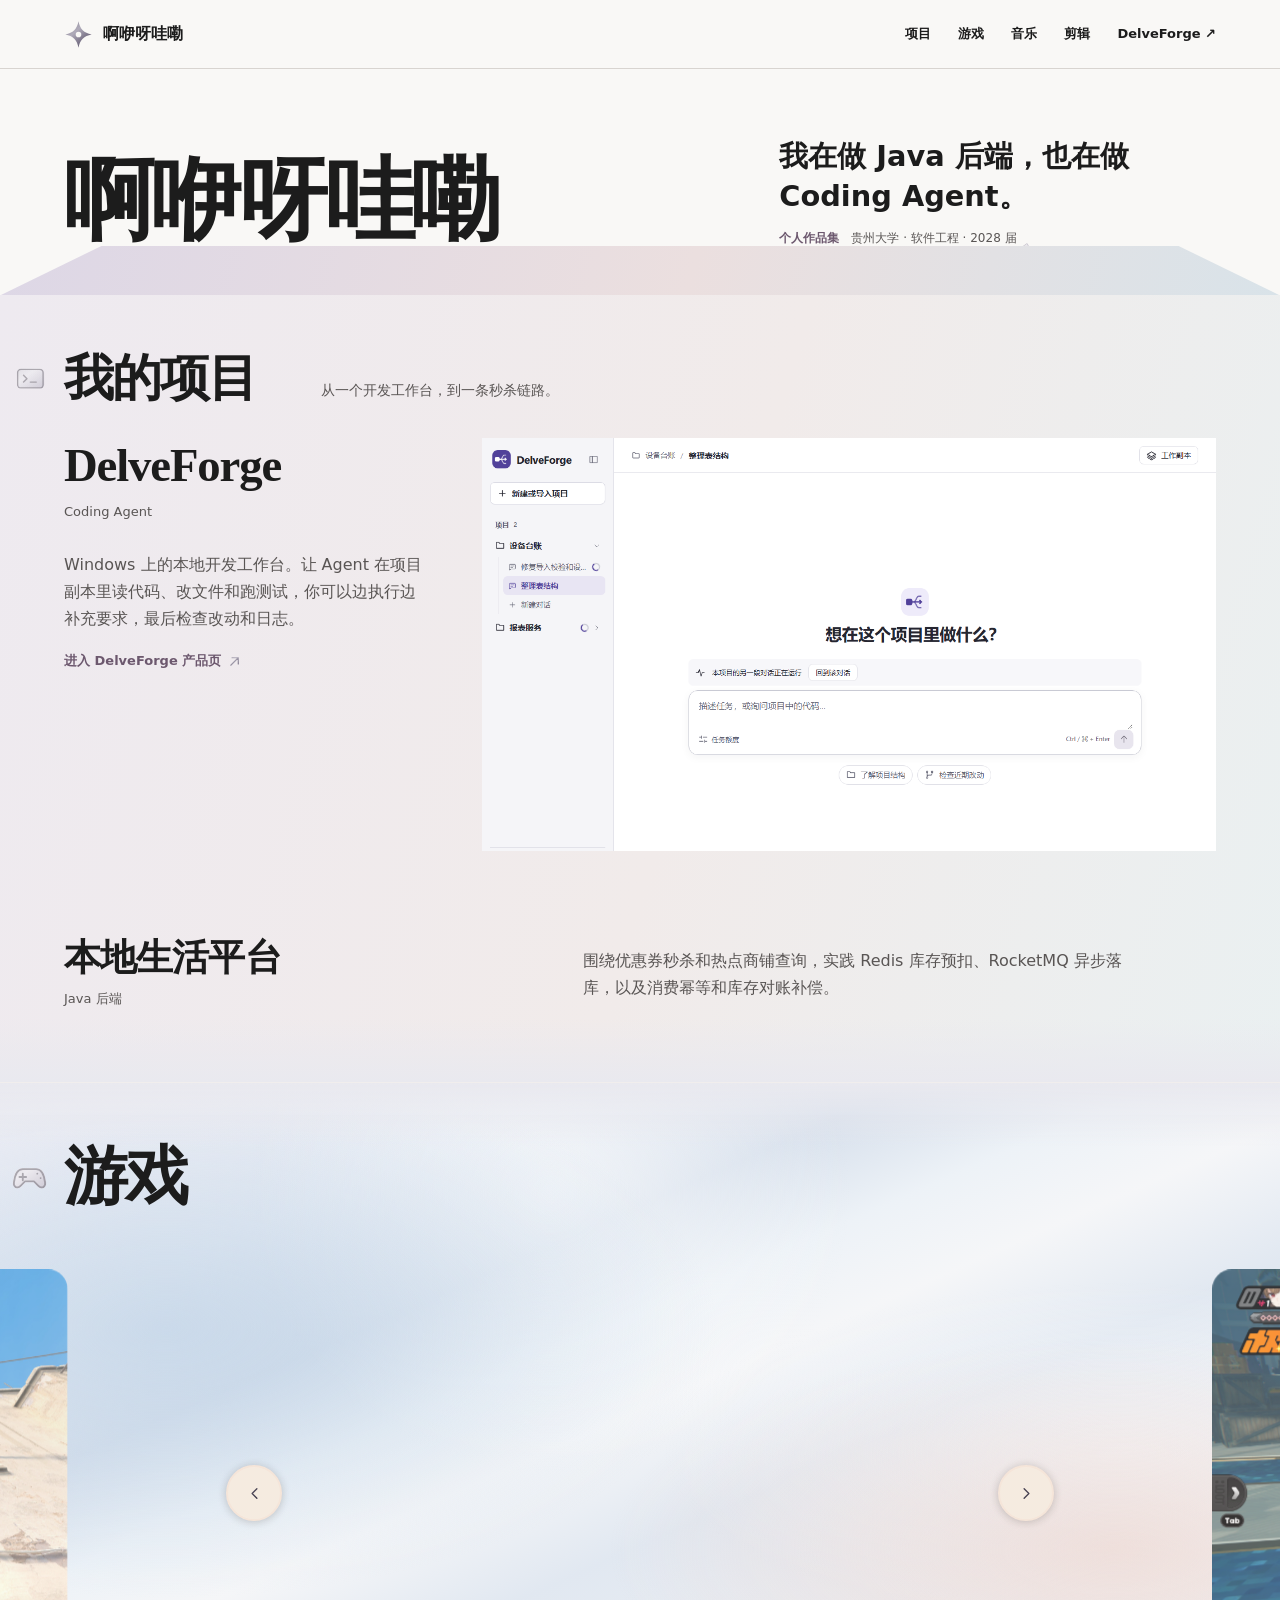
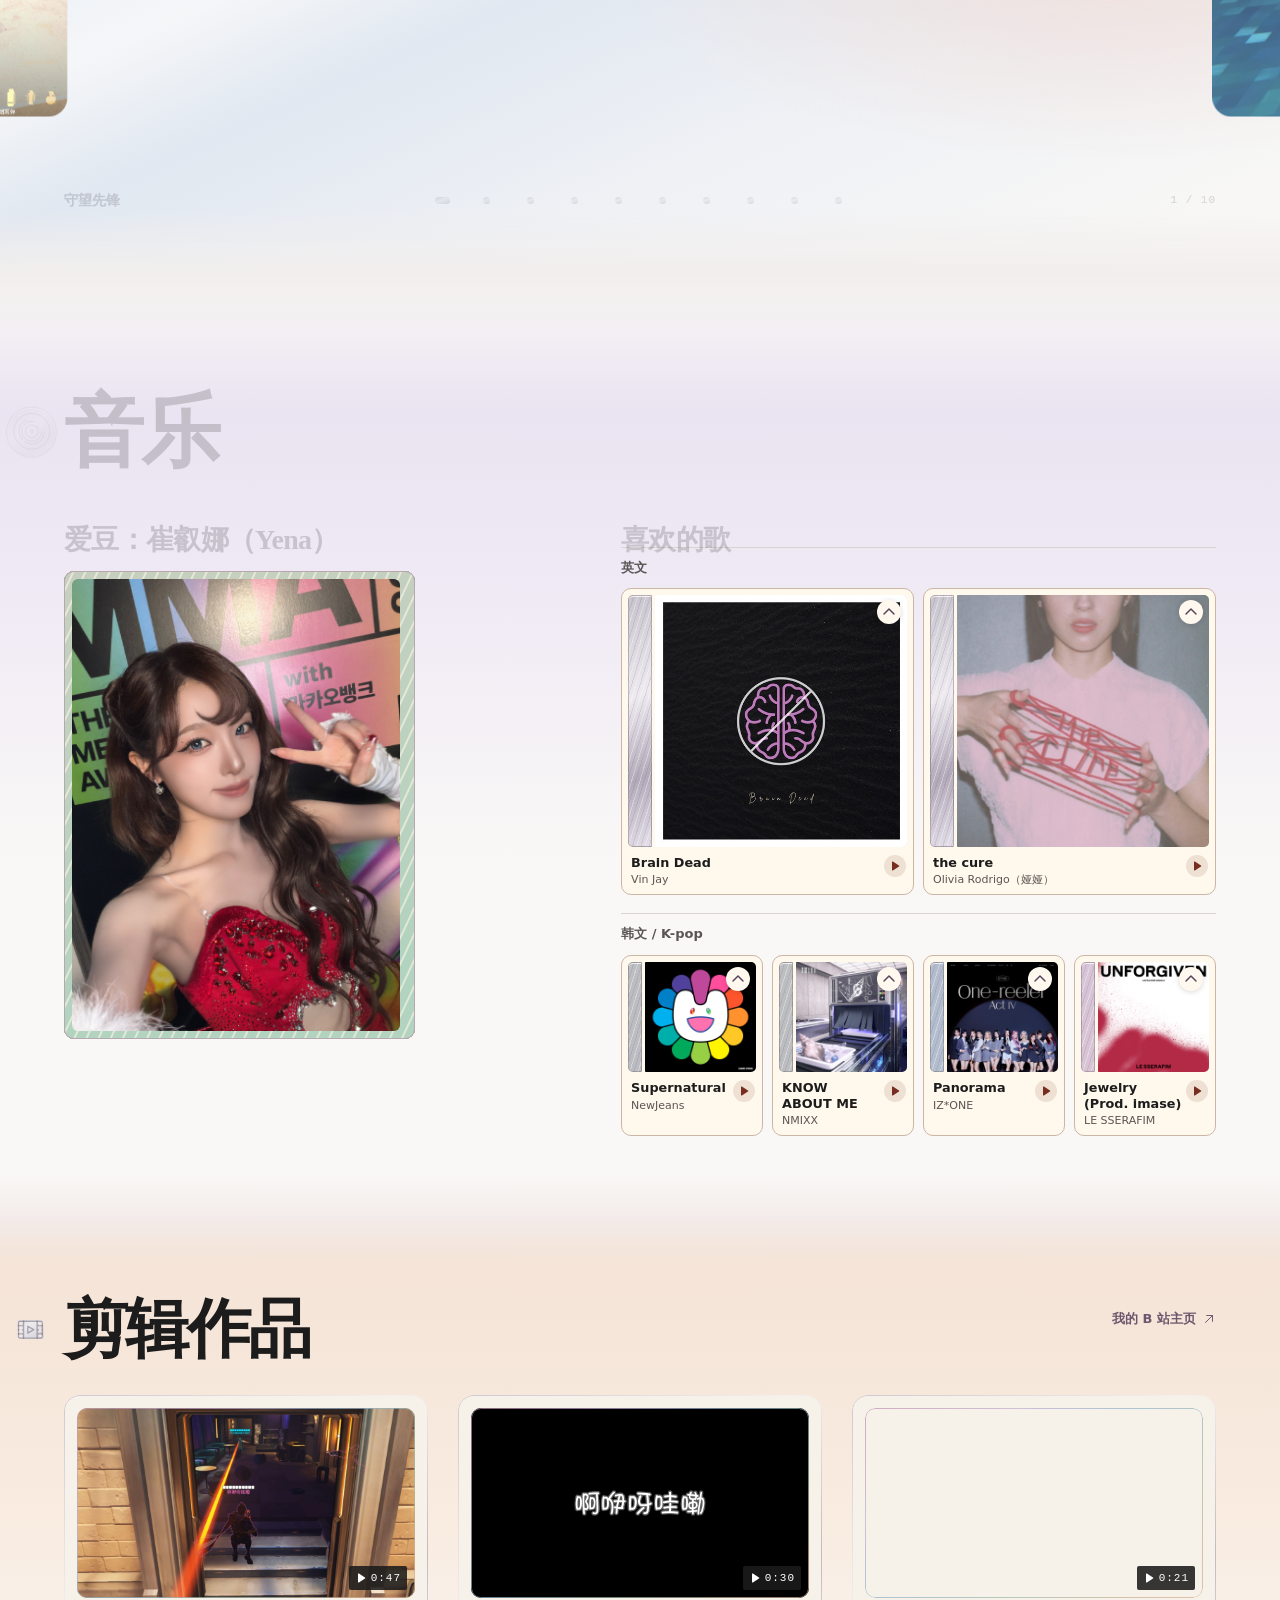
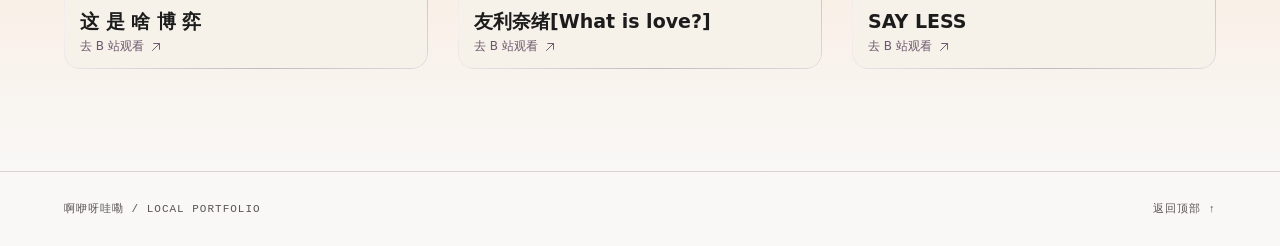
==== commit 6daf8e45: "Refine portfolio glass, foil and music details" ====
--- a/index.html
+++ b/index.html
@@ -14,7 +14,7 @@
 </head>
 <body>
 <a class="skip" href="#main">跳到主要内容</a>
-<header class="sitehead"><nav class="container nav" aria-label="主导航"><a class="brand" href="./index.html"><svg aria-hidden="true" class="brand-mark" viewBox="0 0 32 32" fill="none"><path d="M16 1.5c-1.6 8.5-6 12.9-14.5 14.5 8.5 1.6 12.9 6 14.5 14.5 1.6-8.5 6-12.9 14.5-14.5C22 14.4 17.6 10 16 1.5Z" fill="currentColor"/><circle cx="16" cy="16" r="3.1" fill="#f9f8f6"/></svg>啊咿呀哇嘞</a><div class="navlinks"><a href="#projects">项目</a><a href="#games">游戏</a><a href="#music">音乐</a><a href="#edits">剪辑</a><a href="./delveforge/index.html" target="_blank" rel="noopener noreferrer">DelveForge ↗</a></div></nav></header>
+<header class="sitehead"><nav class="container nav" aria-label="主导航"><a class="brand" href="./index.html"><svg aria-hidden="true" class="brand-mark surface-foil" viewBox="0 0 32 32" fill="none"><path d="M16 1.5c-1.6 8.5-6 12.9-14.5 14.5 8.5 1.6 12.9 6 14.5 14.5 1.6-8.5 6-12.9 14.5-14.5C22 14.4 17.6 10 16 1.5Z" fill="currentColor"/><circle cx="16" cy="16" r="3.1" fill="#f9f8f6"/></svg>啊咿呀哇嘞</a><div class="navlinks"><a href="#projects">项目</a><a href="#games">游戏</a><a href="#music">音乐</a><a href="#edits">剪辑</a><a href="./delveforge/index.html" target="_blank" rel="noopener noreferrer">DelveForge ↗</a></div></nav></header>
 <main id="main">
 <section class="container hero" aria-labelledby="title">
 <div class="hero-copy">
@@ -22,21 +22,21 @@
 </div>
 <div class="hero-context">
 <p class="lead">我在做 Java 后端，也在做 Coding Agent。</p>
-<div class="hero-meta"><p class="hero-role">个人作品集</p>
-<p class="hint">贵州大学 · 软件工程 · 2028 届</p></div>
+<div class="hero-meta"><p class="hero-role">个人作品集</p>
+<p class="hint">贵州大学 · 软件工程 · 2028 届<span class="foil-stamp foil-stamp-hero" aria-hidden="true"><svg viewBox="0 0 44 44" focusable="false"><g fill="none" stroke="currentColor" stroke-width="1.65" stroke-linecap="round" stroke-linejoin="round"><path d="M22 9 34 22 22 35 10 22Z"/><path d="M22 16v12m-6-6h12"/></g></svg></span></p></div>
 </div>
 </section>
 <section id="projects" class="work" aria-labelledby="project-title">
 <div class="container">
-<div class="work-header" data-reveal="0"><h2 id="project-title">我的项目</h2><p>从一个开发工作台，到一条秒杀链路。</p></div>
+<div class="work-header" data-reveal="0"><div class="foil-heading-label"><span class="foil-stamp foil-stamp-project" aria-hidden="true"><svg viewBox="0 0 44 44" focusable="false"><g fill="none" stroke="currentColor" stroke-width="1.65" stroke-linecap="round" stroke-linejoin="round"><rect x="7" y="11" width="30" height="22" rx="4"/><path d="m14 18 4 4-4 4m8 0h7"/></g></svg></span><h2 id="project-title">我的项目</h2></div><p>从一个开发工作台，到一条秒杀链路。</p></div>
 <div class="projects">
 <article class="project featured" data-reveal="1">
 <div class="project-feature-copy">
 <div class="project-id"><div><h3>DelveForge</h3><span class="project-kind">Coding Agent</span></div></div>
 <div class="project-detail"><p>Windows 上的本地开发工作台。让 Agent 在项目副本里读代码、改文件和跑测试，你可以边执行边补充要求，最后检查改动和日志。</p>
-<a class="link" href="./delveforge/index.html" target="_blank" rel="noopener noreferrer">进入 DelveForge 产品页 <svg aria-hidden="true" width="15" height="15" viewBox="0 0 24 24" fill="none" stroke="currentColor" stroke-width="1.7" stroke-linecap="round" stroke-linejoin="round"><path d="M6 18 18 6M8 6h10v10"/></svg></a></div>
+<a class="link" href="./delveforge/index.html" target="_blank" rel="noopener noreferrer">进入 DelveForge 产品页 <svg aria-hidden="true" class="surface-foil surface-foil-link" width="15" height="15" viewBox="0 0 24 24" fill="none" stroke="currentColor" stroke-width="1.7" stroke-linecap="round" stroke-linejoin="round"><path d="M6 18 18 6M8 6h10v10"/></svg></a></div>
 </div>
-<figure class="project-preview"><img src="./delveforge/workbench.png" width="1280" height="820" decoding="async" fetchpriority="high" alt="DelveForge 测试工作区，左侧是项目列表，右侧是 Agent 任务输入区"><figcaption>DelveForge 测试工作区</figcaption></figure>
+<figure class="project-preview"><img src="./delveforge/workbench.png" width="1280" height="820" decoding="async" fetchpriority="high" alt="DelveForge 测试工作区，左侧是项目列表，右侧是 Agent 任务输入区"></figure>
 </article>
 <article class="project project-secondary" data-reveal="2">
 <div class="project-id"><div><h3>本地生活平台</h3><span class="project-kind">Java 后端</span></div></div>
@@ -47,7 +47,7 @@
 </section>
 <section id="games" class="container personal-section games" aria-labelledby="gallery-label">
 <div class="chapter-glass-run" aria-hidden="true" hidden><div class="chapter-glass"></div></div>
-<div class="personal-heading" data-reveal="0"><h2 id="gallery-label">游戏</h2></div>
+<div class="personal-heading" data-reveal="0"><span class="foil-stamp foil-stamp-game" aria-hidden="true"><svg viewBox="0 0 44 44" focusable="false"><g fill="none" stroke="currentColor" stroke-width="1.65" stroke-linecap="round" stroke-linejoin="round"><path d="M16 15h12c5 0 7 4 8 12 .6 4-3 6-6 3l-4-4h-8l-4 4c-3 3-6.6 1-6-3 1-8 3-12 8-12Z"/><path d="M16 19v6m-3-3h6m10-3h.01m3 4h.01"/></g></svg></span><h2 id="gallery-label">游戏</h2></div>
 <div class="game-board">
 <script type="application/json" id="game-shots">
 [
@@ -69,8 +69,8 @@
 <div class="chapter-photo-lens" aria-hidden="true" hidden></div>
 <p id="game-error" hidden>这张截图未能加载，可以切换到另一张。</p>
 <div class="gallery-arrows" role="group" aria-label="切换截图" hidden>
-<button type="button" id="game-prev" aria-label="上一张截图"><svg aria-hidden="true" width="19" height="19" viewBox="0 0 24 24" fill="none" stroke="currentColor" stroke-width="1.7" stroke-linecap="round" stroke-linejoin="round"><path d="M15 18l-6-6 6-6"/></svg></button>
-<button type="button" id="game-next" aria-label="下一张截图"><svg aria-hidden="true" width="19" height="19" viewBox="0 0 24 24" fill="none" stroke="currentColor" stroke-width="1.7" stroke-linecap="round" stroke-linejoin="round"><path d="m9 18 6-6-6-6"/></svg></button>
+<button type="button" id="game-prev" aria-label="上一张截图"><svg aria-hidden="true" class="surface-foil surface-foil-arrow" width="19" height="19" viewBox="0 0 24 24" fill="none" stroke="currentColor" stroke-width="1.7" stroke-linecap="round" stroke-linejoin="round"><path d="M15 18l-6-6 6-6"/></svg></button>
+<button type="button" id="game-next" aria-label="下一张截图"><svg aria-hidden="true" class="surface-foil surface-foil-arrow" width="19" height="19" viewBox="0 0 24 24" fill="none" stroke="currentColor" stroke-width="1.7" stroke-linecap="round" stroke-linejoin="round"><path d="m9 18 6-6-6-6"/></svg></button>
 </div>
 </div>
 <figcaption class="game-caption" data-reveal="2">
@@ -84,10 +84,10 @@
 </section>
 
 <section id="music" class="container personal-section music" aria-labelledby="music-title">
-<div class="personal-heading" data-reveal="0"><h2 id="music-title">音乐</h2></div>
+<div class="personal-heading" data-reveal="0"><span class="foil-stamp music-foil-stamp" aria-hidden="true"><svg viewBox="0 0 44 44" focusable="false"><g fill="none" stroke="currentColor"><circle cx="22" cy="22" r="18.1"/><circle cx="22" cy="22" r="12.8" stroke-dasharray="28 2.5 24 26"/><circle cx="22" cy="22" r="10.1" stroke-dasharray="35 3 12 14"/><circle cx="22" cy="22" r="6.4"/><circle cx="22" cy="22" r="1.4"/></g></svg></span><h2 id="music-title">音乐</h2></div>
 <div class="music-feature">
 <div class="music-portrait"><h3 data-reveal="1">爱豆：崔叡娜（Yena）</h3><div class="yena-stack" data-reveal="2" role="group" aria-label="崔叡娜照片集">
-<figure id="yena-print-1" data-slot="1" class="music-photo yena-print yena-print-1" aria-hidden="true"><svg class="foil-lines" aria-hidden="true" viewBox="0 0 120 220" preserveAspectRatio="xMidYMid slice" focusable="false"><g stroke="currentColor" stroke-linecap="butt" fill="none"><path opacity="0.2" stroke-width="0.46" d="M4 23v2M4 63v2M4 73v2M4 113v2M4 123v2M12 63v2M12 73v2M12 113v2M12 123v2M12 163v2M20 113v2M20 153v2M20 163v2M28 153v2M28 163v2M28 203v2M28 213v2M36 3v2M36 13v2M36 193v2M36 203v2M36 213v2M44 3v2M44 13v2M44 53v2M44 203v2M52 3v2M52 43v2M52 53v2M52 93v2M60 43v2M60 53v2M60 93v2M60 103v2M68 83v2M68 93v2M68 103v2M68 133v2M68 143v2M76 93v2M76 133v2M76 143v2M76 183v2M84 133v2M84 173v2M84 183v2M84 193v2M92 173v2M92 183v2M100 23v2M100 33v2M108 23v2M108 33v2M108 73v2"/><path opacity="0.38" stroke-width="0.9" d="M4 13v4M4 33v4M4 53v4M4 83v4M4 103v4M4 133v4M4 163v4M4 173v4M12 23v4M12 83v4M12 103v4M12 133v4M12 153v4M12 173v4M12 213v4M20 63v4M20 73v4M20 103v4M20 123v4M20 143v4M20 173v4M20 193v4M20 203v4M20 213v4M28 3v4M28 13v4M28 103v4M28 113v4M28 143v4M28 173v4M28 183v4M28 193v4M36 53v4M36 63v4M36 153v4M36 163v4M44 23v4M44 43v4M44 63v4M44 103v4M44 153v4M44 193v4M44 213v4M52 13v4M52 33v4M52 63v4M52 83v4M52 103v4M52 143v4M52 193v4M60 3v4M60 33v4M60 63v4M60 73v4M60 83v4M60 133v4M60 143v4M60 193v4M68 43v4M68 53v4M68 113v4M68 123v4M68 153v4M68 183v4M68 193v4M76 43v4M76 83v4M76 103v4M76 123v4M76 153v4M76 173v4M76 193v4M84 33v4M84 83v4M84 123v4M84 143v4M84 163v4M84 213v4M92 23v4M92 33v4M92 133v4M92 193v4M92 213v4M100 3v4M100 13v4M100 43v4M100 73v4M100 83v4M100 173v4M100 183v4M100 213v4M108 13v4M108 43v4M108 63v4M108 83v4M108 123v4M108 173v4M108 213v4"/><path opacity="0.66" stroke-width="1.4" d="M4 43v6M4 93v6M4 153v6M4 213v6M12 13v6M12 33v6M12 53v6M12 93v6M12 143v6M12 183v6M12 203v6M20 3v6M20 13v6M20 23v6M20 53v6M20 83v6M20 93v6M20 133v6M20 183v6M28 23v6M28 53v6M28 63v6M28 123v6M28 133v6M36 23v6M36 43v6M36 103v6M36 113v6M36 143v6M36 173v6M36 183v6M44 33v6M44 73v6M44 93v6M44 113v6M44 143v6M44 163v6M44 183v6M52 23v6M52 73v6M52 113v6M52 133v6M52 153v6M52 183v6M52 203v6M60 13v6M60 23v6M60 113v6M60 123v6M60 153v6M60 183v6M60 203v6M68 3v6M68 33v6M68 63v6M68 73v6M68 163v6M68 173v6M76 3v6M76 33v6M76 53v6M76 73v6M76 113v6M76 163v6M76 203v6M84 3v6M84 23v6M84 43v6M84 73v6M84 93v6M84 153v6M84 203v6M92 3v6M92 13v6M92 43v6M92 73v6M92 83v6M92 93v6M92 123v6M92 143v6M92 163v6M92 203v6M100 53v6M100 63v6M100 123v6M100 133v6M100 163v6M100 193v6M100 203v6M108 3v6M108 53v6M108 93v6M108 103v6M108 113v6M108 133v6M108 163v6M108 183v6"/><path opacity="0.9" stroke-width="2" d="M4 3v8M4 143v8M4 183v8M4 193v8M4 203v8M12 3v8M12 43v8M12 193v8M20 33v8M20 43v8M28 33v8M28 43v8M28 73v8M28 83v8M28 93v8M36 33v8M36 73v8M36 83v8M36 93v8M36 123v8M36 133v8M44 83v8M44 123v8M44 133v8M44 173v8M52 123v8M52 163v8M52 173v8M52 213v8M60 163v8M60 173v8M60 213v8M68 13v8M68 23v8M68 203v8M68 213v8M76 13v8M76 23v8M76 63v8M76 213v8M84 13v8M84 53v8M84 63v8M84 103v8M84 113v8M92 53v8M92 63v8M92 103v8M92 113v8M92 153v8M100 93v8M100 103v8M100 113v8M100 143v8M100 153v8M108 143v8M108 153v8M108 193v8M108 203v8"/></g></svg>
+<figure id="yena-print-1" data-slot="1" class="yena-print yena-print-1" aria-hidden="true">
 <img src="./images/yena-1.jpg" width="690" height="920" alt="崔叡娜（YENA）身穿红色礼服、比出 V 字手势" loading="lazy" decoding="async">
 </figure>
 <figure id="yena-print-2" data-slot="2" class="yena-print yena-print-2" aria-hidden="true"><img src="./images/yena2.jpg" width="690" height="862" alt="崔叡娜戴着灰色帽子，双手捧雪" loading="lazy" decoding="async"></figure>
@@ -103,20 +103,20 @@
 <div class="music-copy"><h3 data-reveal="1">喜欢的歌</h3>
 <div class="music-shelf" data-reveal="3" aria-label="歌单片段">
 <div><h4>英文</h4>
-<ul role="list"><li class="track-item"><div class="track-body"><a class="track-card" href="https://y.qq.com/n/ryqq/songDetail/000eKjkE2IuO49" target="_blank" rel="noopener noreferrer"><span class="track-print"><img class="track-art" src="./images/music/brain-dead.jpg" width="480" height="480" alt="" loading="lazy" decoding="async"><span class="track-foil" aria-hidden="true"></span></span><span class="track-text"><span class="track-title">Brain Dead</span><span class="track-artist">Vin Jay</span></span><span class="track-play" aria-hidden="true"><svg viewBox="0 0 16 16" width="12" height="12" fill="currentColor"><path d="M4 2.8a.8.8 0 0 1 1.2-.7l8.1 5.2a.8.8 0 0 1 0 1.4l-8.1 5.2a.8.8 0 0 1-1.2-.7z"/></svg></span><span class="sr-only">（在 QQ 音乐打开）</span></a><div class="song-sleeve" id="track-detail-brain-dead"><strong class="song-sleeve-heading">艺人档案</strong><p>美国独立说唱歌手与词曲作者，以快节奏押韵见长。</p><p class="song-sleeve-tracks"><span>代表作</span>Mumble Rapper Vs. Lyricist、Beast Unleashed</p></div><button class="track-disclose" type="button" aria-label="Brain Dead，发行详情" aria-controls="track-detail-brain-dead" aria-expanded="false" hidden><svg aria-hidden="true" width="15" height="15" viewBox="0 0 16 16" fill="none" stroke="currentColor" stroke-width="1.45" stroke-linecap="round" stroke-linejoin="round"><path d="M3 10l5-5 5 5"/></svg></button></div></li>
-<li class="track-item"><div class="track-body"><a class="track-card" href="https://y.qq.com/n/ryqq/songDetail/003u31Fx13rPvN" target="_blank" rel="noopener noreferrer"><span class="track-print"><img class="track-art" src="./images/music/the-cure.jpg" width="480" height="480" alt="" loading="lazy" decoding="async"><span class="track-foil" aria-hidden="true"></span></span><span class="track-text"><span class="track-title">the cure</span><span class="track-artist">Olivia Rodrigo（娅娅）</span></span><span class="track-play" aria-hidden="true"><svg viewBox="0 0 16 16" width="12" height="12" fill="currentColor"><path d="M4 2.8a.8.8 0 0 1 1.2-.7l8.1 5.2a.8.8 0 0 1 0 1.4l-8.1 5.2a.8.8 0 0 1-1.2-.7z"/></svg></span><span class="sr-only">（在 QQ 音乐打开）</span></a><div class="song-sleeve" id="track-detail-the-cure"><strong class="song-sleeve-heading">艺人档案</strong><p>美国创作歌手，首张专辑《SOUR》融合日记式叙事与流行摇滚。</p><p class="song-sleeve-tracks"><span>代表作</span>drivers license、good 4 u</p></div><button class="track-disclose" type="button" aria-label="the cure，发行详情" aria-controls="track-detail-the-cure" aria-expanded="false" hidden><svg aria-hidden="true" width="15" height="15" viewBox="0 0 16 16" fill="none" stroke="currentColor" stroke-width="1.45" stroke-linecap="round" stroke-linejoin="round"><path d="M3 10l5-5 5 5"/></svg></button></div></li></ul></div>
+<ul role="list"><li class="track-item"><div class="track-body"><a class="track-card" href="https://y.qq.com/n/ryqq/songDetail/000eKjkE2IuO49" target="_blank" rel="noopener noreferrer"><span class="track-print"><img class="track-art" src="./images/music/brain-dead.jpg" width="480" height="480" alt="" loading="lazy" decoding="async"><span class="track-foil" aria-hidden="true"></span></span><span class="track-text"><span class="track-title">Brain Dead</span><span class="track-artist">Vin Jay</span></span><span class="track-play" aria-hidden="true"><svg viewBox="0 0 16 16" width="12" height="12" fill="currentColor"><path d="M4 2.8a.8.8 0 0 1 1.2-.7l8.1 5.2a.8.8 0 0 1 0 1.4l-8.1 5.2a.8.8 0 0 1-1.2-.7z"/></svg></span><span class="sr-only">（在 QQ 音乐打开）</span></a><div class="song-sleeve" id="track-detail-brain-dead"><span class="track-foil song-sleeve-foil" aria-hidden="true"></span><img class="song-sleeve-portrait" src="./images/music/Vin%20Jay.jpg" alt="Vin Jay" loading="lazy" decoding="async"><strong class="song-sleeve-heading">艺人档案</strong><p>美国独立说唱歌手，擅长快嘴和押韵。</p><p class="song-sleeve-tracks"><span class="song-sleeve-tracks-label">代表作 ·</span> <span class="song-sleeve-track-list"><span>Mumble Rapper Vs. Lyricist</span><wbr><span> / Beast Unleashed</span></span></p></div><button class="track-disclose" type="button" aria-label="Brain Dead，发行详情" aria-controls="track-detail-brain-dead" aria-expanded="false" hidden><svg aria-hidden="true" width="15" height="15" viewBox="0 0 16 16" fill="none" stroke="currentColor" stroke-width="1.45" stroke-linecap="round" stroke-linejoin="round"><path d="M3 10l5-5 5 5"/></svg></button></div></li>
+<li class="track-item"><div class="track-body"><a class="track-card" href="https://y.qq.com/n/ryqq/songDetail/003u31Fx13rPvN" target="_blank" rel="noopener noreferrer"><span class="track-print"><img class="track-art" src="./images/music/the-cure.jpg" width="480" height="480" alt="" loading="lazy" decoding="async"><span class="track-foil" aria-hidden="true"></span></span><span class="track-text"><span class="track-title">the cure</span><span class="track-artist">Olivia Rodrigo（娅娅）</span></span><span class="track-play" aria-hidden="true"><svg viewBox="0 0 16 16" width="12" height="12" fill="currentColor"><path d="M4 2.8a.8.8 0 0 1 1.2-.7l8.1 5.2a.8.8 0 0 1 0 1.4l-8.1 5.2a.8.8 0 0 1-1.2-.7z"/></svg></span><span class="sr-only">（在 QQ 音乐打开）</span></a><div class="song-sleeve" id="track-detail-the-cure"><span class="track-foil song-sleeve-foil" aria-hidden="true"></span><img class="song-sleeve-portrait" src="./images/music/olivia-rodrigo.jpg" alt="Olivia Rodrigo" loading="lazy" decoding="async"><strong class="song-sleeve-heading">艺人档案</strong><p>美国唱作人。《SOUR》把日记式叙事写进流行摇滚。</p><p class="song-sleeve-tracks"><span class="song-sleeve-tracks-label">代表作 ·</span> <span class="song-sleeve-track-list"><span>drivers license</span><wbr><span> / good 4 u</span></span></p></div><button class="track-disclose" type="button" aria-label="the cure，发行详情" aria-controls="track-detail-the-cure" aria-expanded="false" hidden><svg aria-hidden="true" width="15" height="15" viewBox="0 0 16 16" fill="none" stroke="currentColor" stroke-width="1.45" stroke-linecap="round" stroke-linejoin="round"><path d="M3 10l5-5 5 5"/></svg></button></div></li></ul></div>
 <div><h4>韩文 / K-pop</h4>
-<ul role="list"><li class="track-item"><div class="track-body"><a class="track-card" href="https://y.qq.com/n/ryqq/songDetail/003kva882toU7E" target="_blank" rel="noopener noreferrer"><span class="track-print"><img class="track-art" src="./images/music/supernatural.jpg" width="480" height="480" alt="" loading="lazy" decoding="async"><span class="track-foil" aria-hidden="true"></span></span><span class="track-text"><span class="track-title">Supernatural</span><span class="track-artist">NewJeans</span></span><span class="track-play" aria-hidden="true"><svg viewBox="0 0 16 16" width="12" height="12" fill="currentColor"><path d="M4 2.8a.8.8 0 0 1 1.2-.7l8.1 5.2a.8.8 0 0 1 0 1.4l-8.1 5.2a.8.8 0 0 1-1.2-.7z"/></svg></span><span class="sr-only">（在 QQ 音乐打开）</span></a><div class="song-sleeve" id="track-detail-supernatural"><strong class="song-sleeve-heading">艺人档案</strong><p>ADOR 于 2022 年推出的韩国女团，音乐融合流行与 R&amp;B。</p><p class="song-sleeve-tracks"><span>代表作</span>Hype Boy、Ditto</p></div><button class="track-disclose" type="button" aria-label="Supernatural，发行详情" aria-controls="track-detail-supernatural" aria-expanded="false" hidden><svg aria-hidden="true" width="15" height="15" viewBox="0 0 16 16" fill="none" stroke="currentColor" stroke-width="1.45" stroke-linecap="round" stroke-linejoin="round"><path d="M3 10l5-5 5 5"/></svg></button></div></li>
-<li class="track-item"><div class="track-body"><a class="track-card" href="https://y.qq.com/n/ryqq/songDetail/001KEcUI1J8He5" target="_blank" rel="noopener noreferrer"><span class="track-print"><img class="track-art" src="./images/music/know-about-me.jpg" width="480" height="480" alt="" loading="lazy" decoding="async"><span class="track-foil" aria-hidden="true"></span></span><span class="track-text"><span class="track-title">KNOW ABOUT ME</span><span class="track-artist">NMIXX</span></span><span class="track-play" aria-hidden="true"><svg viewBox="0 0 16 16" width="12" height="12" fill="currentColor"><path d="M4 2.8a.8.8 0 0 1 1.2-.7l8.1 5.2a.8.8 0 0 1 0 1.4l-8.1 5.2a.8.8 0 0 1-1.2-.7z"/></svg></span><span class="sr-only">（在 QQ 音乐打开）</span></a><div class="song-sleeve" id="track-detail-know-about-me"><strong class="song-sleeve-heading">艺人档案</strong><p>JYP 于 2022 年推出的韩国女团，以混合曲风的 MIXX POP 为标志。</p><p class="song-sleeve-tracks"><span>代表作</span>DASH、Love Me Like This</p></div><button class="track-disclose" type="button" aria-label="KNOW ABOUT ME，发行详情" aria-controls="track-detail-know-about-me" aria-expanded="false" hidden><svg aria-hidden="true" width="15" height="15" viewBox="0 0 16 16" fill="none" stroke="currentColor" stroke-width="1.45" stroke-linecap="round" stroke-linejoin="round"><path d="M3 10l5-5 5 5"/></svg></button></div></li>
-<li class="track-item"><div class="track-body"><a class="track-card" href="https://y.qq.com/n/ryqq/songDetail/000fVk0k1dqXdV" target="_blank" rel="noopener noreferrer"><span class="track-print"><img class="track-art" src="./images/music/panorama.jpg" width="480" height="480" alt="" loading="lazy" decoding="async"><span class="track-foil" aria-hidden="true"></span></span><span class="track-text"><span class="track-title">Panorama</span><span class="track-artist">IZ*ONE</span></span><span class="track-play" aria-hidden="true"><svg viewBox="0 0 16 16" width="12" height="12" fill="currentColor"><path d="M4 2.8a.8.8 0 0 1 1.2-.7l8.1 5.2a.8.8 0 0 1 0 1.4l-8.1 5.2a.8.8 0 0 1-1.2-.7z"/></svg></span><span class="sr-only">（在 QQ 音乐打开）</span></a><div class="song-sleeve" id="track-detail-panorama"><strong class="song-sleeve-heading">艺人档案</strong><p>从《Produce 48》走出的韩日限定女团，作品以华丽舞曲见长。</p><p class="song-sleeve-tracks"><span>代表作</span>La Vie en Rose、FIESTA</p></div><button class="track-disclose" type="button" aria-label="Panorama，发行详情" aria-controls="track-detail-panorama" aria-expanded="false" hidden><svg aria-hidden="true" width="15" height="15" viewBox="0 0 16 16" fill="none" stroke="currentColor" stroke-width="1.45" stroke-linecap="round" stroke-linejoin="round"><path d="M3 10l5-5 5 5"/></svg></button></div></li>
-<li class="track-item"><div class="track-body"><a class="track-card" href="https://y.qq.com/n/ryqq/songDetail/0030tNHi3pdNm5" target="_blank" rel="noopener noreferrer"><span class="track-print"><img class="track-art" src="./images/music/jewelry.jpg" width="480" height="480" alt="" loading="lazy" decoding="async"><span class="track-foil" aria-hidden="true"></span></span><span class="track-text"><span class="track-title">Jewelry (Prod. imase)</span><span class="track-artist">LE SSERAFIM</span></span><span class="track-play" aria-hidden="true"><svg viewBox="0 0 16 16" width="12" height="12" fill="currentColor"><path d="M4 2.8a.8.8 0 0 1 1.2-.7l8.1 5.2a.8.8 0 0 1 0 1.4l-8.1 5.2a.8.8 0 0 1-1.2-.7z"/></svg></span><span class="sr-only">（在 QQ 音乐打开）</span></a><div class="song-sleeve" id="track-detail-jewelry"><strong class="song-sleeve-heading">艺人档案</strong><p>SOURCE MUSIC 于 2022 年推出的韩国女团，以《FEARLESS》出道。</p><p class="song-sleeve-tracks"><span>代表作</span>ANTIFRAGILE、Perfect Night</p></div><button class="track-disclose" type="button" aria-label="Jewelry (Prod. imase)，发行详情" aria-controls="track-detail-jewelry" aria-expanded="false" hidden><svg aria-hidden="true" width="15" height="15" viewBox="0 0 16 16" fill="none" stroke="currentColor" stroke-width="1.45" stroke-linecap="round" stroke-linejoin="round"><path d="M3 10l5-5 5 5"/></svg></button></div></li></ul></div>
+<ul role="list"><li class="track-item"><div class="track-body"><a class="track-card" href="https://y.qq.com/n/ryqq/songDetail/003kva882toU7E" target="_blank" rel="noopener noreferrer"><span class="track-print"><img class="track-art" src="./images/music/supernatural.jpg" width="480" height="480" alt="" loading="lazy" decoding="async"><span class="track-foil" aria-hidden="true"></span></span><span class="track-text"><span class="track-title">Supernatural</span><span class="track-artist">NewJeans</span></span><span class="track-play" aria-hidden="true"><svg viewBox="0 0 16 16" width="12" height="12" fill="currentColor"><path d="M4 2.8a.8.8 0 0 1 1.2-.7l8.1 5.2a.8.8 0 0 1 0 1.4l-8.1 5.2a.8.8 0 0 1-1.2-.7z"/></svg></span><span class="sr-only">（在 QQ 音乐打开）</span></a><div class="song-sleeve" id="track-detail-supernatural"><span class="track-foil song-sleeve-foil" aria-hidden="true"></span><img data-group class="song-sleeve-portrait" src="./images/music/%E9%B2%B8.jpg" alt="NewJeans" loading="lazy" decoding="async"><strong class="song-sleeve-heading">艺人档案</strong><p>2022 年出道的韩国女团，融合流行与 R&amp;B。</p><p class="song-sleeve-tracks"><span class="song-sleeve-tracks-label">代表作 ·</span> <span class="song-sleeve-track-list"><span>Hype Boy</span><wbr><span> / Ditto</span></span></p></div><button class="track-disclose" type="button" aria-label="Supernatural，发行详情" aria-controls="track-detail-supernatural" aria-expanded="false" hidden><svg aria-hidden="true" width="15" height="15" viewBox="0 0 16 16" fill="none" stroke="currentColor" stroke-width="1.45" stroke-linecap="round" stroke-linejoin="round"><path d="M3 10l5-5 5 5"/></svg></button></div></li>
+<li class="track-item"><div class="track-body"><a class="track-card" href="https://y.qq.com/n/ryqq/songDetail/001KEcUI1J8He5" target="_blank" rel="noopener noreferrer"><span class="track-print"><img class="track-art" src="./images/music/know-about-me.jpg" width="480" height="480" alt="" loading="lazy" decoding="async"><span class="track-foil" aria-hidden="true"></span></span><span class="track-text"><span class="track-title">KNOW ABOUT ME</span><span class="track-artist">NMIXX</span></span><span class="track-play" aria-hidden="true"><svg viewBox="0 0 16 16" width="12" height="12" fill="currentColor"><path d="M4 2.8a.8.8 0 0 1 1.2-.7l8.1 5.2a.8.8 0 0 1 0 1.4l-8.1 5.2a.8.8 0 0 1-1.2-.7z"/></svg></span><span class="sr-only">（在 QQ 音乐打开）</span></a><div class="song-sleeve" id="track-detail-know-about-me"><span class="track-foil song-sleeve-foil" aria-hidden="true"></span><img data-group class="song-sleeve-portrait" src="./images/music/%E7%88%BB.png" alt="NMIXX" loading="lazy" decoding="async"><strong class="song-sleeve-heading">艺人档案</strong><p>JYP 旗下韩国女团，以混合曲风 MIXX POP 见长。</p><p class="song-sleeve-tracks"><span class="song-sleeve-tracks-label">代表作 ·</span> <span class="song-sleeve-track-list"><span>DASH</span><wbr><span> / Love Me Like This</span></span></p></div><button class="track-disclose" type="button" aria-label="KNOW ABOUT ME，发行详情" aria-controls="track-detail-know-about-me" aria-expanded="false" hidden><svg aria-hidden="true" width="15" height="15" viewBox="0 0 16 16" fill="none" stroke="currentColor" stroke-width="1.45" stroke-linecap="round" stroke-linejoin="round"><path d="M3 10l5-5 5 5"/></svg></button></div></li>
+<li class="track-item"><div class="track-body"><a class="track-card" href="https://y.qq.com/n/ryqq/songDetail/000fVk0k1dqXdV" target="_blank" rel="noopener noreferrer"><span class="track-print"><img class="track-art" src="./images/music/panorama.jpg" width="480" height="480" alt="" loading="lazy" decoding="async"><span class="track-foil" aria-hidden="true"></span></span><span class="track-text"><span class="track-title">Panorama</span><span class="track-artist">IZ*ONE</span></span><span class="track-play" aria-hidden="true"><svg viewBox="0 0 16 16" width="12" height="12" fill="currentColor"><path d="M4 2.8a.8.8 0 0 1 1.2-.7l8.1 5.2a.8.8 0 0 1 0 1.4l-8.1 5.2a.8.8 0 0 1-1.2-.7z"/></svg></span><span class="sr-only">（在 QQ 音乐打开）</span></a><div class="song-sleeve" id="track-detail-panorama"><span class="track-foil song-sleeve-foil" aria-hidden="true"></span><img data-group class="song-sleeve-portrait" src="./images/music/%E7%9F%AE%E4%B8%B8.jpg" alt="IZ*ONE" loading="lazy" decoding="async"><strong class="song-sleeve-heading">艺人档案</strong><p>《Produce 48》诞生的韩日限定女团，擅长华丽舞曲。</p><p class="song-sleeve-tracks"><span class="song-sleeve-tracks-label">代表作 ·</span> <span class="song-sleeve-track-list"><span>La Vie en Rose</span><wbr><span> / FIESTA</span></span></p></div><button class="track-disclose" type="button" aria-label="Panorama，发行详情" aria-controls="track-detail-panorama" aria-expanded="false" hidden><svg aria-hidden="true" width="15" height="15" viewBox="0 0 16 16" fill="none" stroke="currentColor" stroke-width="1.45" stroke-linecap="round" stroke-linejoin="round"><path d="M3 10l5-5 5 5"/></svg></button></div></li>
+<li class="track-item"><div class="track-body"><a class="track-card" href="https://y.qq.com/n/ryqq/songDetail/0030tNHi3pdNm5" target="_blank" rel="noopener noreferrer"><span class="track-print"><img class="track-art" src="./images/music/jewelry.jpg" width="480" height="480" alt="" loading="lazy" decoding="async"><span class="track-foil" aria-hidden="true"></span></span><span class="track-text"><span class="track-title">Jewelry (Prod. imase)</span><span class="track-artist">LE SSERAFIM</span></span><span class="track-play" aria-hidden="true"><svg viewBox="0 0 16 16" width="12" height="12" fill="currentColor"><path d="M4 2.8a.8.8 0 0 1 1.2-.7l8.1 5.2a.8.8 0 0 1 0 1.4l-8.1 5.2a.8.8 0 0 1-1.2-.7z"/></svg></span><span class="sr-only">（在 QQ 音乐打开）</span></a><div class="song-sleeve" id="track-detail-jewelry"><span class="track-foil song-sleeve-foil" aria-hidden="true"></span><img data-group class="song-sleeve-portrait" src="./images/music/%E7%82%BD.jpg" alt="LE SSERAFIM" loading="lazy" decoding="async"><strong class="song-sleeve-heading">艺人档案</strong><p>韩国女团，2022 年以《FEARLESS》出道。</p><p class="song-sleeve-tracks"><span class="song-sleeve-tracks-label">代表作 ·</span> <span class="song-sleeve-track-list"><span>ANTIFRAGILE</span><wbr><span> / Perfect Night</span></span></p></div><button class="track-disclose" type="button" aria-label="Jewelry (Prod. imase)，发行详情" aria-controls="track-detail-jewelry" aria-expanded="false" hidden><svg aria-hidden="true" width="15" height="15" viewBox="0 0 16 16" fill="none" stroke="currentColor" stroke-width="1.45" stroke-linecap="round" stroke-linejoin="round"><path d="M3 10l5-5 5 5"/></svg></button></div></li></ul></div>
 </div></div>
 
 </div>
 </section>
 
 <section id="edits" class="container personal-section edits" aria-labelledby="edits-title">
-<div class="personal-heading" data-reveal="0"><h2 id="edits-title">剪辑作品</h2><a class="external-link" href="https://space.bilibili.com/297531329" target="_blank" rel="noopener noreferrer">我的 B 站主页 <svg aria-hidden="true" width="14" height="14" viewBox="0 0 24 24" fill="none" stroke="currentColor" stroke-width="1.65" stroke-linecap="round" stroke-linejoin="round"><path d="M6 18 18 6M8 6h10v10"/></svg></a></div>
+<div class="personal-heading" data-reveal="0"><div class="foil-heading-label"><span class="foil-stamp foil-stamp-edit" aria-hidden="true"><svg viewBox="0 0 44 44" focusable="false"><g fill="none" stroke="currentColor" stroke-width="1.65" stroke-linecap="round" stroke-linejoin="round"><rect x="8" y="12" width="28" height="20" rx="2"/><path d="M14 12v20m16-20v20m-22-15h6m-6 5h6m-6 5h6m16-10h6m-6 5h6m-6 5h6m-17-9 7 4-7 4Z"/></g></svg></span><h2 id="edits-title">剪辑作品</h2></div><a class="external-link" href="https://space.bilibili.com/297531329" target="_blank" rel="noopener noreferrer">我的 B 站主页 <svg aria-hidden="true" width="14" height="14" viewBox="0 0 24 24" fill="none" stroke="currentColor" stroke-width="1.65" stroke-linecap="round" stroke-linejoin="round"><path d="M6 18 18 6M8 6h10v10"/></svg></a></div>
 <ol class="video-list" role="list">
 <li><a class="video-work" href="https://www.bilibili.com/video/BV1SFEg6ZE7E/" target="_blank" rel="noopener noreferrer">
 <span class="video-cover" data-reveal="1"><img src="./images/edits/BV1SFEg6ZE7E.jpg" width="1920" height="1080" alt="" loading="lazy" decoding="async"><span class="video-duration"><svg aria-hidden="true" width="12" height="12" viewBox="0 0 16 16" fill="currentColor"><path d="M4 2.8a.8.8 0 0 1 1.2-.7l8.1 5.2a.8.8 0 0 1 0 1.4l-8.1 5.2a.8.8 0 0 1-1.2-.7z"/></svg><span>0:47</span></span></span>
@@ -347,9 +347,11 @@
   const motion = window.matchMedia('(prefers-reduced-motion: reduce)');
   const fine = window.matchMedia('(hover: hover) and (pointer: fine)');
   const field = shelf.closest('#music');
-  const strips = [...shelf.querySelectorAll('.track-foil'), ...field.querySelectorAll('.yena-print')];
+  const gamesField = document.querySelector('#games');
+  const pager = gamesField?.querySelector('.gallery-dots');
+  const strips = [...shelf.querySelectorAll('.track-foil'), ...field.querySelectorAll('.yena-print'), ...document.querySelectorAll('main .foil-stamp, .surface-foil, #edits .video-work')];
   const visible = new Set();
-  let lamp = null;
+  let lamp = null, lampField = null;
   let frame = 0;
 
   const clamp = x => Math.max(0, Math.min(1, x));
@@ -408,10 +410,22 @@
     if (document.hidden || !visible.size) return;
     const bounds = shelf.getBoundingClientRect();
     const light = lamp || {x:bounds.left + .72*bounds.width, y:bounds.top + .22*bounds.height};
+    if (pager && lampField === gamesField && lamp) gamesField.style.setProperty('--game-dots-foil',opticalGradient(pager.getBoundingClientRect(),light,2));
+    else gamesField?.style.removeProperty('--game-dots-foil');
+    const caption = pager?.closest('.game-caption');
+    if (caption && lampField === gamesField && lamp) gamesField.style.setProperty('--game-caption-foil',opticalGradient(caption.getBoundingClientRect(),light,3));
+    else gamesField?.style.removeProperty('--game-caption-foil');
     const geometry = strips.flatMap((strip,index) => visible.has(strip)
       ? [[strip,strip.getBoundingClientRect(),index]] : []);
     for (const [strip,rect,index] of geometry) {
-      strip.style.setProperty('--foil-optical', opticalGradient(rect,light,index));
+      const film = strip.matches('.video-work');
+      const stamp = film || strip.matches('.foil-stamp,.surface-foil');
+      if (stamp && (!lamp || !lampField?.contains(strip) || (film && !strip.matches(':hover')))) {
+        strip.style.removeProperty('--foil-optical');
+        continue;
+      }
+      const groove = strip.classList.contains('yena-print') ? 12 : index;
+      strip.style.setProperty('--foil-optical', opticalGradient(rect,stamp || lampField === field ? light : {x:bounds.left+.72*bounds.width,y:bounds.top+.22*bounds.height},groove));
     }
   }
 
@@ -427,15 +441,26 @@
     schedule();
   }, {rootMargin:'0px'});
   strips.forEach(strip => observer.observe(strip));
-
-  field.addEventListener('pointermove', event => {
-    if (!fine.matches || motion.matches || event.pointerType !== 'mouse') return;
-    lamp = {x:event.clientX,y:event.clientY};
-    schedule();
-  }, {passive:true});
-  field.addEventListener('pointerleave', () => { lamp = null; schedule(); });
-  fine.addEventListener('change', () => { lamp = null; schedule(); });
-  motion.addEventListener('change', () => { lamp = null; schedule(); });
+  const yenaStack = field.querySelector('.yena-stack');
+  if (yenaStack) new MutationObserver(schedule).observe(yenaStack,{attributes:true,subtree:true,attributeFilter:['data-slot']});
+  if (pager) {
+    const pagerObserver = new IntersectionObserver(schedule);
+    pagerObserver.observe(pager);
+    new MutationObserver(schedule).observe(pager,{attributes:true,subtree:true,attributeFilter:['aria-current']});
+  }
+
+  const clearLamp = () => { lamp = null; lampField = null; schedule(); };
+  document.querySelectorAll('.sitehead, main .hero, main #projects, main #games, main #music, main #edits').forEach(section => {
+    section.addEventListener('pointermove', event => {
+      if (!fine.matches || motion.matches || event.pointerType !== 'mouse') return;
+      lamp = {x:event.clientX,y:event.clientY};
+      lampField = section;
+      schedule();
+    }, {passive:true});
+    section.addEventListener('pointerleave', () => { if (lampField === section) clearLamp(); });
+  });
+  fine.addEventListener('change', clearLamp);
+  motion.addEventListener('change', clearLamp);
   document.addEventListener('visibilitychange', () => {
     if (document.hidden && frame) {
       cancelAnimationFrame(frame);
@@ -500,6 +525,9 @@
       {duration:project ? 360 : 520,delay:project ? Math.min(delay, 90) : delay,easing:'cubic-bezier(.24,.61,.25,1)',fill:'both'}
     );
     pending.set(element, animation);
+    if (element.matches("#games > .personal-heading")) {
+      element.dispatchEvent(new CustomEvent("chapter:reveal", {detail:animation}));
+    }
     animation.finished.then(() => show(element), () => {});
   }
   const observer = new IntersectionObserver(entries => {
@@ -522,8 +550,12 @@
     }
   },{threshold:[0,.06,.16,.34,.5,.75,1],rootMargin:'0px 0px -6% 0px'});
   const candidates = [...document.querySelectorAll('[data-reveal]')];
-  const offscreen = candidates.filter(element => element.getBoundingClientRect().top >= innerHeight - 8 &&
-    !element.contains(document.activeElement) && !destination()?.contains(element));
+  const offscreen = candidates.filter(element => {
+    // The second project has top padding: use the start of its actual content.
+    const start = element.matches('.project-secondary') ? element.querySelector('.project-id') || element : element;
+    return start.getBoundingClientRect().top >= innerHeight - 8 &&
+      !element.contains(document.activeElement) && !destination()?.contains(element);
+  });
   for (const element of offscreen) {
     element.dataset.revealState = 'waiting';
     pending.set(element, null);
@@ -552,6 +584,7 @@
   const path = games.querySelector('.chapter-glass-run');
   const panel = path.querySelector('.chapter-glass');
   const heading = games.querySelector('#gallery-label');
+  const headingGroup = heading.parentElement;
   const titleLens = document.createElement('span');
   const titleLight = document.createElement('span');
   titleLens.className = 'chapter-heading-lens';
@@ -580,6 +613,33 @@
   let startAt = 0;
   let guide = 0;
   let paneHeight = 0;
+  let paneRise = .60, paneTop = .0775, paneBand = .245, paneEnvelope = 0, titleInset = 0, firstFoilInset = 0, nativeWidth = 0;
+  const setPaneGeometry = () => {
+    const width = nativeWidth = panel.clientWidth;
+    if (!width || !paneHeight) return;
+    const baselineAngle = Math.atan(.60*paneHeight/width);
+    const angle = (width <= 760 ? 65 : 62)*Math.PI/180;
+    const span = Math.tan(angle)*width;
+    const thickness = (.245*paneHeight*Math.cos(baselineAngle)-2.5)/Math.cos(angle);
+    paneEnvelope = Math.max(paneHeight, Math.ceil(span+thickness+18));
+    panel.style.minHeight = paneEnvelope+'px';
+    paneRise = -span/paneEnvelope;
+    paneBand = thickness/paneEnvelope;
+    paneTop = (1-paneRise-paneBand)/2;
+    const [lt,rt,rb,lb] = [paneTop,paneTop+paneRise,paneTop+paneRise+paneBand,paneTop+paneBand]
+      .map(v=>(v*100).toFixed(4));
+    games.style.setProperty('--glass-pane','polygon(0 '+lt+'%,100% '+rt+'%,100% '+rb+'%,0 '+lb+'%)');
+    const rim = (stops,light,dark,shadow) => {
+      const svg = '<svg xmlns="http://www.w3.org/2000/svg" viewBox="0 0 100 100" preserveAspectRatio="none"><defs><linearGradient id="edge">'+
+        '<stop stop-color="#fff" stop-opacity="'+stops[0]+'"/><stop offset=".19" stop-color="#fff" stop-opacity="0"/><stop offset=".45" stop-color="#fff" stop-opacity="'+stops[1]+'"/><stop offset=".74" stop-color="#fff" stop-opacity="0"/><stop offset="1" stop-color="#eaf3f8" stop-opacity="'+stops[2]+'"/></linearGradient></defs>'+
+        '<path d="M0 '+lt+' L100 '+rt+'" fill="none" stroke="url(#edge)" stroke-width="'+light+'" vector-effect="non-scaling-stroke"/>'+
+        '<path d="M0 '+lb+' L100 '+rb+'" fill="none" stroke="#364351" stroke-opacity="'+shadow+'" stroke-width="'+dark+'" vector-effect="non-scaling-stroke"/></svg>';
+      return 'url("data:image/svg+xml,'+encodeURIComponent(svg)+'") center/100% 100% no-repeat';
+    };
+    games.style.setProperty('--ribbon-rear-rim',rim([0,.29,0],1,1.1,.045));
+    games.style.setProperty('--ribbon-photo-rim',rim([0,.33,0],1,1.2,.055));
+  };
+  let headingOffset = 0;
   let lastPresence = -1;
   let visible = typeof IntersectionObserver !== 'function';
   const prefs = matchMedia('(prefers-reduced-motion:reduce), (prefers-reduced-transparency:reduce), (prefers-contrast:more), (forced-colors:active)');
@@ -597,8 +657,8 @@
   controlLens.setAttribute('aria-hidden','true');
   controlLens.hidden = true;
   games.append(controlLens);
-  const arrowButtons = [...stage.querySelectorAll('.gallery-arrows button')];
   const captionPaint = [caption.querySelector('#game-title'),caption.querySelector('#gallery-count')];
+  const gameStamp = headingGroup.querySelector('.foil-stamp-game');
   const activeArt = new Map();
   const resetControls = () => {
     for (const [source, entry] of activeArt) {
@@ -611,7 +671,8 @@
     let entry = activeArt.get(source);
     if (entry) return entry;
     const sample = document.createElement('span');
-    const copy = kind === 'arrow' ? source.cloneNode(true) : document.createElement('span');
+    const copy = kind === 'foil' ? source.cloneNode(true) : document.createElement('span');
+    copy.style.cssText = '';
     sample.className = 'chapter-control-sample chapter-control-' + kind;
     copy.classList.add('chapter-control-copy');
     sample.hidden = true;
@@ -623,12 +684,11 @@
   };
   const refractControls = (glass, presence) => {
     if (!titleClipSupported || !presence || !glass.width) return resetControls();
-    const slope = .60 * glass.height / glass.width;
+    const slope = paneRise * glass.height / glass.width;
     const angle = Math.atan(slope);
     const section = games.getBoundingClientRect();
     const paints = [
-      ...arrowButtons.map(source => ({source,kind:'face',button:source})),
-      ...arrowButtons.map(b => ({source:b.querySelector('svg'),kind:'arrow',button:b})),
+      {source:gameStamp,kind:'foil'},
       ...captionPaint.map(source => ({source,kind:'text'})),
       ...[...caption.querySelectorAll('.gallery-dot-mark')].map(source => ({source,kind:'dot'}))
     ];
@@ -642,14 +702,15 @@
         return range.getBoundingClientRect();
       })() : box;
       if (!box.width || !box.height || box.bottom < 0 || box.top > innerHeight) continue;
-      const onPhoto = kind === 'arrow' || kind === 'face';
-      const y0 = (onPhoto ? .0775 : .1025) * glass.height;
-      const band = (onPhoto ? .245 : .195) * glass.height;
+      const onPhoto = kind === 'foil';
+      const y0 = (paneTop + (onPhoto ? 0 : .025*paneHeight/paneEnvelope)) * glass.height;
+      const band = (paneBand - (onPhoto ? 0 : .05*paneHeight/paneEnvelope)) * glass.height;
       const top = glass.top + y0 + slope * (box.left-glass.left) - box.top;
       const bottom = top+band;
       const inkTop = inkBox.top-box.top, inkBottom = inkBox.bottom-box.top;
-      if (bottom + slope*(inkBox.right-box.left) <= inkTop ||
-          top + slope*(inkBox.left-box.left) >= inkBottom) continue;
+      const inkShift = [slope*(inkBox.left-box.left),slope*(inkBox.right-box.left)];
+      if (bottom + Math.max(...inkShift) <= inkTop ||
+          top + Math.min(...inkShift) >= inkBottom) continue;
       const pad = 16, right = box.width+pad;
       const a = -pad+'px '+(top-slope*pad)+'px';
       const slice = a+','+right+'px '+(top+slope*right)+'px,'+
@@ -674,11 +735,18 @@
     for (const d of decorations) {
       const {source,kind,box,slice,cut,originX,originY,opacity} = d;
       const {sample,copy} = sampleFor(source,kind);
-      if (kind !== 'face') source.style.clipPath = cut;
+      if (kind !== 'foil') source.style.clipPath = cut;
       sample.hidden = false;
       sample.style.cssText = 'left:'+(box.left-section.left)+'px;top:'+(box.top-section.top)+
         'px;width:'+box.width+'px;height:'+box.height+'px;clip-path:polygon('+slice+');opacity:'+opacity+
         ';--ink-angle:'+angle+'rad;--ink-origin:'+originX+'px '+originY+'px;color:'+d.color;
+      if (kind === 'foil') {
+        // The etched silhouette remains stationary; glass bends only the inner metal.
+        sample.style.setProperty('--foil-cut',getComputedStyle(source).getPropertyValue('--foil-cut'));
+        const lamp = source.style.getPropertyValue('--foil-optical');
+        if (lamp) copy.style.setProperty('--foil-optical',lamp);
+        else copy.style.removeProperty('--foil-optical');
+      }
       if (kind === 'text') {
         if (copy.textContent !== d.text) copy.textContent = d.text;
         Object.assign(copy.style,d.type);
@@ -691,10 +759,10 @@
     if (!titleClipSupported || presence < .98) return clearTitleLens();
     const box = heading.getBoundingClientRect();
     if (box.bottom <= 0 || box.top >= innerHeight || !box.width || !glass.width) return clearTitleLens();
-    const slope = .60 * glass.height/glass.width;
-    const top = glass.top + .1025*glass.height - box.top + slope*(box.left-glass.left);
-    const bottom = top + .195*glass.height;
-    if (bottom + slope*box.width <= 0 || top >= box.height) return clearTitleLens();
+    const slope = paneRise * glass.height/glass.width;
+    const top = glass.top + (paneTop+.025*paneHeight/paneEnvelope)*glass.height - box.top + slope*(box.left-glass.left);
+    const bottom = top + (paneBand-.05*paneHeight/paneEnvelope)*glass.height;
+    if (bottom + Math.max(0,slope*box.width) <= 0 || top + Math.min(0,slope*box.width) >= box.height) return clearTitleLens();
 
     // Use the same diagonal as the pane. Replace its slice of the painted title, not the title's semantics.
     const pad = 18, right = box.width+pad;
@@ -711,33 +779,58 @@
       ');--title-origin:50% '+Math.min(box.height,Math.max(0,(top+bottom+slope*box.width)/2))+'px';
     if (heading.parentElement.getAnimations().some(a=>a.playState === 'running')) queue();
   };
+  // Preserve the heading reveal easing, with scroll distance as its clock.
+  const revealEase = x => {
+    if (x <= 0 || x >= 1) return x;
+    let low = 0, high = 1;
+    for (let i=0;i<11;i++) {
+      const t=(low+high)/2, q=1-t;
+      if (3*q*q*t*.24+3*q*t*t*.25+t*t*t < x) low=t; else high=t;
+    }
+    const t=(low+high)/2, q=1-t;
+    return 3*q*q*t*.61+3*q*t*t+t*t*t;
+  };
   const shadePhoto = () => {
     frame = 0;
     if (path.hidden) { lens.hidden = true; clearTitleLens(); resetControls(); return; }
     const entered = scrollY + innerHeight - startAt;
-    // The top edge cuts across the pane at 60% width, without reversing as it uncovers.
-    const lift = paneHeight * .56;
-    const distance = Math.max(3.65 * lift,innerHeight * .58);
-    const entry = Math.max(0,Math.min(1,entered/distance));
-    const glide = lift * (1-entry) ** 2.35;
-    // Blend from fast entry to a steady sweep instead of pinning at the guide.
-    const bend = scrollY - startAt + guide + Math.min(90,innerHeight * .105);
-    const radius = Math.min(140,innerHeight * .17);
-    const easing = bend < -radius ? 0 : bend > radius ? bend : (bend+radius) ** 2/(4*radius);
-    const travel = .66 * easing-glide;
-    // Ease toward the seam as a single pane, then glide under the section clip.
-    const nearSeam = Math.max(0,(travel + 1.1775 * paneHeight - gamesHeight)/.66);
-    const localY = travel + .21 * nearSeam**2/(nearSeam+32);
-    const presence = entered > 0 && localY + .1025 * paneHeight < gamesHeight ? 1 : 0;
-    panel.style.setProperty('--ribbon-travel',(localY-guide)+'px');
+    const clamp = x => Math.max(0,Math.min(1,x));
+    const smooth = x => (x = clamp(x), x*x*(3-2*x));
+    const arrivalStart = headingOffset + innerHeight*.16;
+    const arrival = entered-arrivalStart;
+    const intro = revealEase(clamp(arrival/Math.min(155,innerHeight*.18)));
+    const origin = -.60;
+    // Walk the signed offset of the steep rising line down and to the right.
+    // Its progress starts at the title side and finishes beyond the lower-right boundary.
+    const span = -paneRise*paneEnvelope;
+    const yAtTitle = headingOffset + span*firstFoilInset/nativeWidth - .39*paneBand*paneEnvelope;
+    const finish = gamesHeight + span + .5*paneBand*paneEnvelope;
+    const distance = Math.max(400,gamesHeight + innerHeight*.61-headingOffset);
+    const phase = arrival/distance;
+    // Apply a broad, steady handoff instead of a concentrated late speed boost.
+    // The early run holds enough time for the name at far left to enter the viewport.
+    const transition = clamp((phase-.25)/.28);
+    const ramp = phase <= .25 ? 0 : phase >= .53 ? phase-.39 :
+      .28*transition**3*(1-transition/2);
+    const progression = nativeWidth >= 1080 ? .47*phase+(.53/.61)*ramp : phase;
+    const leftIntercept = yAtTitle + (finish-yAtTitle)*progression;
+    const localY = leftIntercept-(paneHeight+span)/2;
+    const zoom = .88+.12*intro;
+    const surface = smooth(intro/.14)*(.69+.31*intro);
+    // Keep the finished pane at full size and opacity until the chapter physically covers it.
+    const presence = localY-(paneEnvelope-paneHeight)/2+Math.min(paneTop,paneTop+paneRise)*paneEnvelope >= gamesHeight ? 0 : surface;
+    const envelopeOffset = (paneEnvelope-paneHeight)/2;
+    panel.style.transformOrigin = titleInset+'px '+(origin*paneHeight+envelopeOffset)+'px';
+    panel.style.setProperty('--ribbon-zoom',zoom.toFixed(4));
+    panel.style.setProperty('--ribbon-travel',(localY-guide-envelopeOffset)+'px');
     if (presence !== lastPresence) {
       games.style.setProperty('--ribbon-presence',presence.toFixed(3));
       lastPresence = presence;
     }
     if (presence === 0) { lens.hidden = true; clearTitleLens(); resetControls(); return; }
     const glass = panel.getBoundingClientRect();
-    refractTitle(glass,presence);
-    refractControls(glass,presence);
+    refractTitle(glass,1);
+    refractControls(glass,1);
     const offset = startAt - scrollY - glass.top;
     panel.style.setProperty('--field-offset',offset+'px');
     panel.style.setProperty('--field-focus',(glass.height/2-offset)+'px');
@@ -770,32 +863,53 @@
         if (m.image.src !== src) m.image.src = src;
         const x = box.left-glass.left, y = box.top-glass.top;
         // Stretch along the pane, and shift slightly across its normal, around the actual overlap.
-        const slope = .60 * glass.height / glass.width;
+        const slope = paneRise * glass.height / glass.width;
         const angle = Math.atan(slope);
-        const band = .1225 * glass.height;
-        const y0 = .20 * glass.height;
-        const left = Math.max(bounds.left-glass.left,x,(y-y0-band)/slope);
-        const right = Math.min(bounds.right-glass.left,x+box.width,(y+box.height-y0+band)/slope);
+        const band = paneBand/2 * glass.height;
+        const y0 = (paneTop+paneBand/2) * glass.height;
+        const xCross = [(y-y0-band)/slope,(y+box.height-y0+band)/slope];
+        const left = Math.max(bounds.left-glass.left,x,Math.min(...xCross));
+        const right = Math.min(bounds.right-glass.left,x+box.width,Math.max(...xCross));
         const u = right > left ? (left+right)/2 : x+box.width/2;
         const v = Math.max(0,Math.min(box.height,y0+slope*u-y));
-        const drift = Math.min(8,band*.19);
+        const edgeSample = 1-Number(opacity);
+        // As a photo drifts out of center, bend its details a little further. Use
+        // its live opacity, not its slot, so the optical finish has no handoff.
+        const drift = Math.min(18,band*.41) + edgeSample*Math.min(45,band*1.05);
+        const shear = 1.28 + edgeSample*.30;
         m.frame.style.cssText = 'left:'+x+'px;top:'+y+
           'px;width:'+box.width+'px;height:'+box.height+'px;--source-alpha:'+opacity+
-          ';--fragment-x:'+x+'px;--fragment-y:'+y+'px;--refraction-origin:'+(u-x)+'px '+v+'px;--refraction:rotate('+angle+'rad) translateY('+drift+'px) scale(1.22,1.10) rotate('+(-angle)+'rad)';
+          ';--fragment-x:'+x+'px;--fragment-y:'+y+'px;--refraction-origin:'+(u-x)+'px '+v+'px;--refraction:rotate('+angle+'rad) translateY('+drift+'px) scale('+shear+',1.15) rotate('+(-angle)+'rad)';
       }
     }
     if ([...track.getAnimations(),...stage.getAnimations()].some(a => a.playState === 'running')) queue();
   };
   const queue = () => { if (!frame) frame = requestAnimationFrame(shadePhoto); };
+  if (gameStamp) {
+    let lamp = '';
+    new MutationObserver(() => {
+      const next = gameStamp.style.getPropertyValue('--foil-optical');
+      if (next === lamp) return;
+      lamp = next;
+      queue();
+    }).observe(gameStamp,{attributes:true,attributeFilter:['style']});
+  }
   const place = () => {
     path.hidden = prefs.matches;
     if (path.hidden) { lens.hidden = true; clearTitleLens(); resetControls(); return; }
+    panel.style.removeProperty('min-height');
+    paneHeight = panel.offsetHeight;
+    setPaneGeometry();
+    headingOffset = headingGroup.offsetTop;
+    const sectionX = games.getBoundingClientRect().left;
+    titleInset = headingGroup.getBoundingClientRect().left-sectionX;
+    const mark = gameStamp?.getBoundingClientRect();
+    firstFoilInset = mark ? Math.min(titleInset,mark.left+mark.width/2-sectionX) : titleInset;
     const pathHeight = Math.max(0,games.clientHeight - path.offsetTop - 1);
     path.style.height = pathHeight + 'px';
     panel.style.setProperty('--field-height',games.offsetHeight+'px');
     startAt = scrollY + games.getBoundingClientRect().top;
-    guide = parseFloat(getComputedStyle(panel).top);
-    paneHeight = panel.offsetHeight;
+    guide = parseFloat(getComputedStyle(panel).top);
     gamesHeight = pathHeight;
     queue();
   };
--- a/site.css
+++ b/site.css
@@ -177,6 +177,72 @@
 .gallery-arrows button:disabled { color:#9d8e82; border-color:#564941; cursor:default; }
 .game-board :focus-visible { outline-color:#ffd49f; outline-offset:-4px; }
 
+#music > .personal-heading { justify-content:flex-start; align-items:center; gap:clamp(12px,1.7vw,24px); }
+.foil-stamp {
+  --stamp-metal:linear-gradient(145deg,#bbb8c1,#efedf0 42%,#c9c5cf 73%,#f1edf2);
+  display:grid; place-items:center; position:relative; flex:none;
+  width:clamp(29px,4vw,51px); aspect-ratio:1; border-radius:50%;
+  pointer-events:none; color:rgb(51 44 58 / .37);
+  border:1px solid rgb(89 76 104 / .25);
+  box-shadow:inset 0 1px 1px rgb(255 255 255 / .82),0 1px 2px rgb(53 42 69 / .13);
+  background:linear-gradient(145deg,rgb(255 255 255 / .27),rgb(212 207 224 / .38)),
+    var(--foil-optical,var(--stamp-metal));
+}
+.foil-stamp svg { width:89%; height:89%; filter:drop-shadow(0 .5px 0 rgb(255 255 255 / .82)); }
+@media (prefers-reduced-motion:reduce),(hover:none) {
+  .foil-stamp { background:var(--stamp-metal); }
+}
+@media (forced-colors:active) { .foil-stamp { display:none; } }
+#games > .personal-heading { justify-content:flex-start; align-items:center; gap:clamp(12px,1.7vw,24px); }
+.foil-heading-label { display:flex; align-items:center; gap:clamp(10px,1.4vw,18px); min-width:0; }
+.foil-stamp-game { width:clamp(34px,4.1vw,52px); }
+.foil-stamp-project,.foil-stamp-edit { width:clamp(32px,3.8vw,47px); aspect-ratio:1.25; border-radius:6px; }
+.foil-stamp-hero { width:22px; align-self:center; border-radius:3px; transform:rotate(12deg); }
+.foil-stamp:is(.foil-stamp-hero,.foil-stamp-project,.foil-stamp-game,.foil-stamp-edit) {
+  mask:var(--foil-cut) center/89% 89% no-repeat;
+  border:0; box-shadow:none;
+}
+.foil-stamp-hero { --foil-cut:url("data:image/svg+xml,%3Csvg%20xmlns%3D%22http%3A%2F%2Fwww.w3.org%2F2000%2Fsvg%22%20viewBox%3D%220%200%2044%2044%22%3E%3Cpath%20d%3D%22M22%207%2037%2022%2022%2037%207%2022Z%22%2F%3E%3C%2Fsvg%3E"); }
+.foil-stamp-project { --foil-cut:url("data:image/svg+xml,%3Csvg%20xmlns%3D%22http%3A%2F%2Fwww.w3.org%2F2000%2Fsvg%22%20viewBox%3D%220%200%2044%2044%22%3E%3Crect%20x%3D%226%22%20y%3D%2210%22%20width%3D%2232%22%20height%3D%2224%22%20rx%3D%225%22%2F%3E%3C%2Fsvg%3E"); }
+.foil-stamp-game { --foil-cut:url("data:image/svg+xml,%3Csvg%20xmlns%3D%22http%3A%2F%2Fwww.w3.org%2F2000%2Fsvg%22%20viewBox%3D%220%200%2044%2044%22%3E%3Cpath%20d%3D%22M16%2013.9h12c5.7%200%208%204.8%209%2012.9.63%204.85-3.8%207.22-7.65%203.94L25.62%2027h-7.24l-3.73%203.74C10.8%2034.02%206.4%2031.65%207%2026.8c1-8.1%203.3-12.9%209-12.9Z%22%2F%3E%3C%2Fsvg%3E"); }
+.foil-stamp-edit { --foil-cut:url("data:image/svg+xml,%3Csvg%20xmlns%3D%22http%3A%2F%2Fwww.w3.org%2F2000%2Fsvg%22%20viewBox%3D%220%200%2044%2044%22%3E%3Cpath%20fill-rule%3D%22evenodd%22%20d%3D%22M9%2010.8h26a2.4%202.4%200%200%201%202.4%202.4v17.6a2.4%202.4%200%200%201-2.4%202.4H9a2.4%202.4%200%200%201-2.4-2.4V13.2A2.4%202.4%200%200%201%209%2010.8ZM9%2014v3h3v-3zm0%207v3h3v-3zm0%207v3h3v-3zm23-14v3h3v-3zm0%207v3h3v-3zm0%207v3h3v-3z%22%2F%3E%3C%2Fsvg%3E"); }
+.surface-foil {
+  --surface-metal:linear-gradient(140deg,#827b8b 4%,#b7b3c0 40%,#756e82 72%,#a09aab);
+  background:var(--surface-lustre,linear-gradient(140deg,rgb(255 255 255 / .05),rgb(76 66 97 / .22))),var(--foil-optical,var(--surface-metal));
+  mask:var(--surface-cut) center/contain no-repeat;
+  pointer-events:none;
+}
+.surface-foil > * { visibility:hidden; }
+.surface-foil.surface-foil-arrow {
+  --surface-metal:linear-gradient(145deg,#494453,#857e8e 46%,#4a4557 82%);
+  --surface-lustre:linear-gradient(150deg,rgb(45 39 56 / .61),rgb(34 30 45 / .58));
+}
+#game-prev .surface-foil-arrow { --surface-cut:url("data:image/svg+xml,%3Csvg%20xmlns%3D%22http%3A%2F%2Fwww.w3.org%2F2000%2Fsvg%22%20viewBox%3D%220%200%2024%2024%22%3E%3Cpath%20d%3D%22M15%2018l-6-6%206-6%22%20fill%3D%22none%22%20stroke%3D%22black%22%20stroke-width%3D%221.7%22%20stroke-linecap%3D%22round%22%20stroke-linejoin%3D%22round%22%2F%3E%3C%2Fsvg%3E"); }
+#game-next .surface-foil-arrow { --surface-cut:url("data:image/svg+xml,%3Csvg%20xmlns%3D%22http%3A%2F%2Fwww.w3.org%2F2000%2Fsvg%22%20viewBox%3D%220%200%2024%2024%22%3E%3Cpath%20d%3D%22m9%2018%206-6-6-6%22%20fill%3D%22none%22%20stroke%3D%22black%22%20stroke-width%3D%221.7%22%20stroke-linecap%3D%22round%22%20stroke-linejoin%3D%22round%22%2F%3E%3C%2Fsvg%3E"); }
+.brand-mark.surface-foil { --surface-cut:url("data:image/svg+xml,%3Csvg%20xmlns%3D%22http%3A%2F%2Fwww.w3.org%2F2000%2Fsvg%22%20viewBox%3D%220%200%2032%2032%22%3E%3Cpath%20fill-rule%3D%22evenodd%22%20d%3D%22M16%201.5c-1.6%208.5-6%2012.9-14.5%2014.5%208.5%201.6%2012.9%206%2014.5%2014.5%201.6-8.5%206-12.9%2014.5-14.5C22%2014.4%2017.6%2010%2016%201.5ZM19.1%2016a3.1%203.1%200%201%200-6.2%200%203.1%203.1%200%201%200%206.2%200Z%22%2F%3E%3C%2Fsvg%3E"); }
+.surface-foil-link { --surface-cut:url("data:image/svg+xml,%3Csvg%20xmlns%3D%22http%3A%2F%2Fwww.w3.org%2F2000%2Fsvg%22%20viewBox%3D%220%200%2024%2024%22%3E%3Cpath%20d%3D%22M6%2018%2018%206M8%206h10v10%22%20fill%3D%22none%22%20stroke%3D%22black%22%20stroke-width%3D%221.7%22%20stroke-linecap%3D%22round%22%20stroke-linejoin%3D%22round%22%2F%3E%3C%2Fsvg%3E"); }
+@media (prefers-reduced-motion:reduce),(hover:none) { .surface-foil { background:var(--surface-metal); } }
+@media (forced-colors:active) { .surface-foil { background:none; mask:none; } .surface-foil > * { visibility:visible; } }
+.foil-stamp-game { width:clamp(40px,4.3vw,57px); }
+.foil-stamp-project,.foil-stamp-edit { width:clamp(38px,4.1vw,55px); }
+.hero .hint { position:relative; padding-inline-end:18px; }
+.hero .hint > .foil-stamp-hero {
+  position:absolute; width:20px; inset-inline-end:-1px; inset-block-start:53%;
+}
+.hero-meta,.foil-heading-label,#games > .personal-heading,#music > .personal-heading { position:relative; }
+@media (min-width:1280px) {
+  .foil-heading-label > .foil-stamp,#games > .personal-heading > .foil-stamp,#music > .personal-heading > .foil-stamp {
+    position:absolute; inset-inline-end:calc(100% + 7px); inset-block-start:50%; translate:0 -50%;
+  }
+}
+@media (max-width:1279px) {
+  .foil-heading-label,#games > .personal-heading,#music > .personal-heading { padding-block-start:36px; }
+  .foil-heading-label > .foil-stamp,#games > .personal-heading > .foil-stamp,#music > .personal-heading > .foil-stamp {
+    position:absolute; inset-inline-start:0; inset-block-end:calc(100% - 32px);
+  }
+  #music > .personal-heading { padding-block-start:calc(clamp(29px,4vw,51px) + 8px); }
+  #music > .personal-heading > .foil-stamp { inset-block-start:0; inset-block-end:auto; }
+}
 .music-feature {
   display:grid; grid-template-columns:minmax(0,.9fr) minmax(0,1.1fr);
   gap:clamp(28px,5.5vw,85px); align-items:center;
@@ -251,11 +317,31 @@
   display:block; padding:clamp(8px,1vw,12px); border-radius:16px;
   background:#f6f1e9; border:1px solid #e7ded4;
 }
+#edits .video-work { position:relative; border-color:transparent; }
+#edits .video-work::before {
+  content:""; position:absolute; inset:-1px; padding:1.25px;
+  border-radius:inherit; pointer-events:none;
+  background:var(--foil-optical,linear-gradient(145deg,#c8becb,#f7eff0 44%,#b8adb9 78%,#ded4da));
+  mask:linear-gradient(#000 0 0) content-box, linear-gradient(#000 0 0); mask-composite:exclude;
+  opacity:.82;
+}
+@media (forced-colors:active) {
+  #edits .video-work { border-color:CanvasText; }
+  #edits .video-work::before { display:none; }
+}
 .video-cover {
   display:block; position:relative; aspect-ratio:16/9;
-  overflow:hidden; border-radius:10px; background:#261e1a;
-}
-.video-cover img { width:100%; height:100%; object-fit:cover; object-position:center top; }
+  overflow:hidden; border-radius:10px; background:transparent;
+}
+#edits .video-cover::before {
+  content:""; position:absolute; inset:0; z-index:1; padding:1.25px;
+  border-radius:inherit; pointer-events:none;
+  background:var(--foil-optical,linear-gradient(143deg,#c098b5 4%,#c0acd3 25%,#91b3cd 45%,#9dbba4 68%,#d2ad91 93%));
+  mask:linear-gradient(#000 0 0) content-box, linear-gradient(#000 0 0); mask-composite:exclude;
+  opacity:.72;
+}
+@media (forced-colors:active) { #edits .video-cover::before { display:none; } }
+.video-cover img { display:block; width:100%; height:100%; object-fit:cover; object-position:center top; }
 .video-duration {
   position:absolute; right:8px; bottom:8px; display:flex; align-items:center; gap:4px;
   padding:4px 6px; background:rgb(28 28 28 / .88); color:#fff; border-radius:2px;
@@ -318,17 +404,21 @@
 .gallery-dots button {
   width:clamp(24px,calc((100vw - 2 * var(--gutter) - 1px) / var(--dot-count,9)),44px); height:44px;
   display:grid; place-items:center; padding:0; border:0; border-radius:11px;
-  background:transparent; color:#897465; cursor:pointer;
+  background:transparent; color:#736a81; cursor:pointer;
 }
 .gallery-dots .gallery-dot-mark {
-  width:7px; height:7px; border-radius:1em; background:currentColor;
-  transition:width 180ms ease-out,color 180ms ease-out;
-}
-.gallery-dots button[aria-current="true"] { color:#4d315f; }
+  width:7px; height:7px; border-radius:1em;
+  transition:width 180ms ease-out;
+}
+.gallery-dots .gallery-dot-mark,.chapter-control-dot .chapter-control-copy {
+  background:linear-gradient(155deg,rgb(76 68 91 / .27),rgb(248 245 255 / .06) 46%,rgb(84 72 102 / .24)),
+    var(--game-dots-foil,linear-gradient(160deg,#817b90,#c7c3d0 46%,#706880));
+}
 .gallery-dots button[aria-current="true"] .gallery-dot-mark { width:15px; }
+@media (forced-colors:active) { .gallery-dots .gallery-dot-mark { background:ButtonText; } }
 .gallery-dots button:focus-visible { color:#655369; }
 @media(hover:hover) and (pointer:fine) {
-  .gallery-dots button:not([aria-current]):hover { color:#594438; }
+  .gallery-dots button:not([aria-current]):hover { color:#665c74; }
   .gallery-dots button:hover .gallery-dot-mark { width:17px; }
   .gallery-dots button[aria-current="true"]:hover .gallery-dot-mark { width:21px; }
 }
@@ -435,19 +525,11 @@
 .games .game-stage .gallery-arrows button {
   --photo-control-size:56px;
   flex:0 0 var(--photo-control-size); width:var(--photo-control-size); height:var(--photo-control-size);
-  background:#f5ebe0; color:#35251f; border:1px solid #f5e5d9;
+  background:#f5ebe0; color:#35251f; border:2px solid #f5e5d9;
   box-shadow:0 1px 9px rgb(37 30 25 / .22); pointer-events:auto;
 }
 .games .game-stage .gallery-arrows button:hover:not(:disabled) { background:#fff5e6; color:#35251f; }
 .games .game-stage .gallery-arrows button:focus-visible { outline:2px solid #fff7eb; outline-offset:3px; }
-@supports ((backdrop-filter:blur(10px)) or (-webkit-backdrop-filter:blur(10px))) {
-  .games .game-stage .gallery-arrows button {
-    background:rgb(253 242 229 / .72); -webkit-backdrop-filter:blur(11px) saturate(120%); backdrop-filter:blur(11px) saturate(120%);
-  }
-}
-@media(prefers-reduced-transparency:reduce),(prefers-contrast:more) {
-  .games .game-stage .gallery-arrows button { background:#f5ebe0; -webkit-backdrop-filter:none; backdrop-filter:none; }
-}
 @media(max-width:760px) {
   .games .game-stage .gallery-arrows { width:min(100%,var(--active-photo-width,80%)); }
   .games .game-stage .gallery-arrows button { --photo-control-size:48px; }
@@ -518,7 +600,7 @@
 #edits::before {
   content:""; position:absolute; z-index:-1; inset:0;
   pointer-events:none;
-  border-image:fill 0 linear-gradient(180deg,#f3ece6 0%,#f7f2ed 56%,var(--paper) 100%);
+  border-image:fill 0 linear-gradient(180deg,#f4e2d5 0%,#f9ece1 56%,var(--paper) 100%);
   border-image-outset:0 100vmax;
 }
 @media (prefers-contrast:more), (forced-colors:active) {
@@ -596,9 +678,6 @@
   .track-play svg { transition:translate 200ms ease-out; }
   .track-card:hover .track-play svg { translate:2px 0; }
 
-  .games .gallery-arrows button svg { transition:translate 200ms ease-out; }
-  #game-prev:hover svg { translate:-2px 0; }
-  #game-next:hover svg { translate:2px 0; }
 }
 
 @media (min-width:1000px) and (hover:hover) and (pointer:fine) and (prefers-reduced-motion:no-preference) {
@@ -671,7 +750,7 @@
 #music::before {
   content:""; position:absolute; z-index:-1; inset:0 0 auto;
   height:clamp(355px,48vw,585px); pointer-events:none;
-  border-image:fill 0 linear-gradient(180deg,var(--paper) 0%,#f1e6e3 24%,#f5ede9 55%,var(--paper) 100%);
+  border-image:fill 0 linear-gradient(180deg,var(--paper) 0%,#eae3f1 24%,#f0eaf5 55%,var(--paper) 100%);
   border-image-outset:0 100vmax;
 }
 @media (prefers-contrast:more), (forced-colors:active) {
@@ -682,13 +761,14 @@
 #games {
   position:relative; isolation:isolate;
   --game-atmosphere:
-    radial-gradient(ellipse at 8% 25%,rgb(250 251 252 / .76),transparent 22%),
+    radial-gradient(ellipse at 13% 31%,rgb(191 211 231 / .65),transparent 35%),
+    radial-gradient(ellipse at 87% 59%,rgb(237 212 204 / .64),transparent 32%),
+    radial-gradient(ellipse at 43% 14%,rgb(250 251 252 / .68),transparent 29%),
     radial-gradient(ellipse at 88% 47%,rgb(252 253 254 / .58),transparent 29%),
     linear-gradient(156deg,#efeff5 6%,#e6ebf3 19%,#d7e0ec 30%,
       #edf2f7 38%,#f5f6f8 45%,#e1e8f1 55%,#eff1f5 73%,var(--paper) 96%);
-  /* One centerline; more of the glass edge is visible when a photo is underneath. */
-  --glass-rear:polygon(0 10.25%,100% 70.25%,100% 89.75%,0 29.75%);
-  --glass-front:polygon(0 7.75%,100% 67.75%,100% 92.25%,0 32.25%);
+  /* The same pane crosses the blank field and photo film. */
+  --glass-pane:polygon(0 7.75%,100% 67.75%,100% 92.25%,0 32.25%);
 }
 #games>:is(.personal-heading,.game-board) { position:relative; z-index:2; }
 .chapter-glass-run {
@@ -697,7 +777,9 @@
 }
 .chapter-glass,.chapter-photo-lens {
   opacity:var(--ribbon-presence,0);
-  --ribbon-sheen:linear-gradient(106deg,
+  --ribbon-sheen:radial-gradient(ellipse at 27% 35%,rgb(255 255 255 / .16),transparent 37%),
+    radial-gradient(ellipse at 77% 68%,rgb(255 252 246 / .08),transparent 36%),
+    linear-gradient(106deg,
     rgb(207 220 235 / var(--ribbon-tint)),
     rgb(245 249 252 / var(--ribbon-tint)) 49%,
     rgb(215 227 237 / var(--ribbon-tint)));
@@ -705,9 +787,14 @@
 .chapter-glass {
   position:absolute; inset-block-start:clamp(110px,21vh,240px);
   width:100%; height:clamp(190px,24vw,370px);
-  overflow:clip; clip-path:var(--glass-rear); translate:0 var(--ribbon-travel,0px);
-  --ribbon-tint:.33;
-  backdrop-filter:blur(29px) saturate(108%);
+  overflow:clip; clip-path:var(--glass-pane); translate:0 var(--ribbon-travel,0px);
+  transform:scale(var(--ribbon-zoom,1)); transform-origin:center;
+  --ribbon-tint:.085;
+  --ribbon-sheen:radial-gradient(ellipse at 30% 47%,rgb(255 255 255 / .14),transparent 27%),
+    radial-gradient(ellipse at 77% 68%,rgb(255 252 246 / .08),transparent 36%),
+    linear-gradient(106deg,rgb(221 224 230 / var(--ribbon-tint)),
+    rgb(245 249 252 / var(--ribbon-tint)) 49%,rgb(225 228 231 / var(--ribbon-tint)));
+  backdrop-filter:blur(24px);
 }
 /* Refract the same section light field as it passes behind the glass. */
 .chapter-glass::before {
@@ -716,11 +803,11 @@
   background:var(--game-atmosphere);
   transform:translateY(var(--field-offset,0px)) translate(20px,clamp(32px,4vw,52px)) scale(1.045);
   transform-origin:50% var(--field-focus);
-  filter:blur(10px); opacity:.85;
+  filter:blur(13px); opacity:.43;
 }
 .chapter-glass::after {
   content:""; position:absolute; inset:0;
-  background:url("data:image/svg+xml,%3Csvg%20xmlns%3D%22http%3A%2F%2Fwww.w3.org%2F2000%2Fsvg%22%20viewBox%3D%220%200%20100%20100%22%20preserveAspectRatio%3D%22none%22%3E%3Cdefs%3E%3ClinearGradient%20id%3D%22edge%22%3E%3Cstop%20stop-color%3D%22%23fff%22%20stop-opacity%3D%22.12%22%2F%3E%3Cstop%20offset%3D%22.45%22%20stop-color%3D%22%23fff%22%20stop-opacity%3D%22.65%22%2F%3E%3Cstop%20offset%3D%221%22%20stop-color%3D%22%23eaf3f8%22%20stop-opacity%3D%22.24%22%2F%3E%3C%2FlinearGradient%3E%3C%2Fdefs%3E%3Cpath%20d%3D%22M0%2010.25%20L100%2070.25%22%20fill%3D%22none%22%20stroke%3D%22url(%23edge)%22%20stroke-width%3D%221.5%22%20vector-effect%3D%22non-scaling-stroke%22%2F%3E%3Cpath%20d%3D%22M0%2029.75%20L100%2089.75%22%20fill%3D%22none%22%20stroke%3D%22%23364351%22%20stroke-opacity%3D%22.20%22%20stroke-width%3D%221.5%22%20vector-effect%3D%22non-scaling-stroke%22%2F%3E%3C%2Fsvg%3E") center/100% 100% no-repeat,
+  background:var(--ribbon-rear-rim,none),
     var(--ribbon-sheen);
 }
 @media(max-width:760px) {
@@ -728,7 +815,7 @@
     height:clamp(116px,19.5vh,154px);
     inset-block-start:clamp(116px,22vh,190px);
   }
-  .chapter-photo-lens { --pane-frost:1.35px; }
+  .chapter-photo-lens { --pane-frost:2.6px; }
 }
 
 /* The heading remains an ordinary h2; the pane replaces only its painted diagonal slice. */
@@ -745,8 +832,8 @@
 /* The film planes sample the same painted game image in each visible carousel slot. */
 .chapter-photo-lens {
   position:absolute; z-index:2; pointer-events:none;
-  clip-path:var(--glass-front);
-  --ribbon-tint:.09;
+  clip-path:var(--glass-pane);
+  --ribbon-tint:.04;
 }
 .chapter-lens-fragment {
   position:absolute; overflow:hidden; pointer-events:none;
@@ -756,13 +843,13 @@
 .games .chapter-lens-fragment img {
   position:absolute; inset:0; width:100%; height:100%; max-width:none;
   object-fit:fill; transform:var(--refraction); transform-origin:var(--refraction-origin);
-  filter:blur(var(--pane-frost,1.85px)) brightness(1.035);
+  filter:blur(var(--pane-frost,3.4px));
 }
 .chapter-lens-fragment::after {
   content:""; position:absolute; pointer-events:none;
   width:var(--pane-width); height:var(--pane-height);
   left:calc(-1 * var(--fragment-x)); top:calc(-1 * var(--fragment-y));
-  background:url("data:image/svg+xml,%3Csvg%20xmlns%3D%22http%3A%2F%2Fwww.w3.org%2F2000%2Fsvg%22%20viewBox%3D%220%200%20100%20100%22%20preserveAspectRatio%3D%22none%22%3E%3Cdefs%3E%3ClinearGradient%20id%3D%22edge%22%3E%3Cstop%20stop-color%3D%22%23fff%22%20stop-opacity%3D%22.15%22%2F%3E%3Cstop%20offset%3D%22.45%22%20stop-color%3D%22%23fff%22%20stop-opacity%3D%22.65%22%2F%3E%3Cstop%20offset%3D%221%22%20stop-color%3D%22%23eaf3f8%22%20stop-opacity%3D%22.28%22%2F%3E%3C%2FlinearGradient%3E%3C%2Fdefs%3E%3Cpath%20d%3D%22M0%207.75%20L100%2067.75%22%20fill%3D%22none%22%20stroke%3D%22url(%23edge)%22%20stroke-width%3D%222%22%20vector-effect%3D%22non-scaling-stroke%22%2F%3E%3Cpath%20d%3D%22M0%2032.25%20L100%2092.25%22%20fill%3D%22none%22%20stroke%3D%22%23364351%22%20stroke-opacity%3D%22.24%22%20stroke-width%3D%222%22%20vector-effect%3D%22non-scaling-stroke%22%2F%3E%3C%2Fsvg%3E") center/100% 100% no-repeat,
+  background:var(--ribbon-photo-rim,none),
     var(--ribbon-sheen);
 }
 .games .game-stage #game-error { z-index:4; }
@@ -781,16 +868,63 @@
     scale(var(--ink-sx,1.27),var(--ink-sy,1.13)) rotate(calc(-1 * var(--ink-angle)));
   filter:blur(.28px);
 }
-.chapter-control-text .chapter-control-copy { color:color-mix(in srgb,currentColor 82%,#273c60); }
-.chapter-control-face .chapter-control-copy {
-  inset:1px; width:auto; height:auto; border-radius:50%; transform:none; filter:none;
-  background:linear-gradient(120deg,rgb(209 230 255 / .55),rgb(247 245 255 / .68) 49%,rgb(211 222 242 / .52));
-  box-shadow:inset 0 1px 2px rgb(255 255 255 / .8);
+#games :is(#game-title,#gallery-count),
+#games .chapter-control-text .chapter-control-copy {
+  background-image:linear-gradient(145deg,rgb(40 34 50 / .61),rgb(42 37 54 / .57)),
+    var(--game-caption-foil,linear-gradient(155deg,#524758,#95899b 48%,#53475c));
+  background-clip:text; -webkit-background-clip:text; -webkit-text-fill-color:transparent;
+}
+@media (forced-colors:active) {
+  #games :is(#game-title,#gallery-count) { background:none; -webkit-text-fill-color:currentColor; }
 }
 .chapter-control-arrow { --ink-drift:4px; --ink-sx:1.34; --ink-sy:1.19; }
+.chapter-control-foil {
+  --ink-drift:1.65px; --ink-sx:1.07; --ink-sy:1.05;
+  mask:var(--foil-cut) center/69% 69% no-repeat;
+}
+.chapter-control-foil .chapter-control-copy { filter:blur(.22px); }
 .chapter-control-dot { --ink-drift:2px; --ink-sx:1.45; --ink-sy:1.19; }
-.chapter-control-dot .chapter-control-copy { background:currentColor; border-radius:1em; }
+.chapter-control-dot .chapter-control-copy { border-radius:1em; }
 @media (prefers-reduced-motion:reduce), (prefers-reduced-transparency:reduce), (prefers-contrast:more), (forced-colors:active) {
   .chapter-control-lens { display:none!important; }
   .games :is(.gallery-arrows svg,.gallery-dot-mark,#game-title,#gallery-count) { clip-path:none!important; }
 }
+
+/* Paired paper edges blend into one another without changing the chapter artworks. */
+@media (prefers-contrast:no-preference) and (forced-colors:none) {
+  main {
+    --chapter-blend:clamp(34px,5vw,72px);
+    --work-games-join:#e9e9ef;
+    --games-music-join:#f1eeed;
+    --music-edits-join:#f3ebe9;
+    --music-edits-blend:clamp(22px,3.5vw,44px);
+  }
+  #projects {
+    background-image:
+      linear-gradient(to bottom,transparent calc(100% - var(--chapter-blend)),var(--work-games-join)),
+      linear-gradient(106deg,var(--paper-lavender) 0%,var(--paper-rose) 54%,var(--paper-blue) 100%);
+  }
+  #games {
+    border-block-start-color:transparent;
+    background:
+      linear-gradient(to bottom,transparent calc(100% - var(--chapter-blend)),var(--games-music-join)),
+      linear-gradient(to bottom,var(--work-games-join),transparent var(--chapter-blend)),
+      var(--game-atmosphere);
+  }
+  #music::after,#edits::after {
+    content:""; position:absolute; z-index:-1; pointer-events:none;
+    border-image-outset:0 100vmax;
+  }
+  #music::after {
+    inset:0;
+    border-image-source:linear-gradient(to bottom,var(--games-music-join) 0,transparent var(--chapter-blend),
+      transparent calc(100% - var(--music-edits-blend)),var(--music-edits-join) 100%);
+    border-image-slice:0 fill;
+  }
+  #edits { border-block-start:0; padding-block-start:calc(clamp(44px,6vw,79px) + 1px); }
+  #edits::after {
+    inset:0 0 auto; height:var(--music-edits-blend);
+    border-image-source:linear-gradient(to bottom,var(--music-edits-join),transparent);
+    border-image-slice:0 fill;
+  }
+}
--- a/music-sleeves.css
+++ b/music-sleeves.css
@@ -1,53 +1,107 @@
-/* The existing track stays intact. Its sibling carries release metadata only. */
+/* Keep the trigger and album grid fixed while the two faces form a shallow arc. */
 #music:has(.track-item[data-track-open]) { z-index:3; }
 .music-shelf .track-item { position:relative; perspective:none; min-width:0; }
 .music-shelf .track-body {
-  position:relative; height:100%; perspective:820px; perspective-origin:50% 50%;
+  position:relative; height:100%; perspective:820px; perspective-origin:center;
   transform:none; transition:none;
+  --sleeve-ease:cubic-bezier(.22,.72,.23,1);
 }
 .music-shelf .track-body>.track-card {
-  transform-origin:15% 45%;
-  transition:transform 290ms cubic-bezier(.2,.72,.25,1),box-shadow 290ms cubic-bezier(.2,.72,.25,1);
+  transform-origin:center; scale:1; translate:0 0;
+  transition:translate 300ms var(--sleeve-ease),transform 300ms var(--sleeve-ease),box-shadow 280ms var(--sleeve-ease),scale 230ms var(--sleeve-ease);
 }
 .music-shelf .track-item[data-track-open] { z-index:5; }
 .music-shelf .track-item[data-track-open] .track-body { transform:none; }
 .music-shelf .track-item[data-track-open] .track-card {
-  transform:translate3d(-9px,8px,24px) scale(.905);
+  translate:var(--sleeve-shift,0px) var(--sleeve-lift,0px);
+  transform:translateZ(var(--sleeve-depth,0px)) rotate(var(--sleeve-song-tilt,0deg));
+  scale:var(--sleeve-scale,1);
+  transition:translate 325ms cubic-bezier(.16,.84,.25,1),transform 325ms cubic-bezier(.16,.84,.25,1),box-shadow 310ms var(--sleeve-ease),scale 325ms cubic-bezier(.16,.84,.25,1);
   background:#fff8ec; border-color:#cbb6a6;
-  box-shadow:0 14px 22px #3a27343d,0 2px 5px #3a273420;
+  box-shadow:0 30px 40px -14px #3a27345c,0 7px 13px #3a273425;
 }
-.music-shelf .track-disclose { z-index:3; }
-.music-shelf .track-card:focus-visible { outline-offset:3px; }
-.music-shelf .song-sleeve {
-  position:absolute; z-index:2; display:none; min-width:0;
-  left:var(--sleeve-left); top:var(--sleeve-top);
-  width:var(--sleeve-width); padding:10px 13px;
-  border:1px solid #d5c6cb; border-radius:7px;
-  background:#fffaf6; color:#30272f;
-  box-shadow:0 9px 17px #39273026;
-}
-.music-shelf .track-item[data-track-open] .song-sleeve { display:block; }
-.music-shelf .song-sleeve-heading { display:block; font-size:12px; line-height:1.35; font-weight:760; }
-.music-shelf .song-sleeve p {
-  margin:5px 0 0; color:#5a4e55; font-size:12px; line-height:1.42;
-  overflow-wrap:anywhere;
-}
-.music-shelf .song-sleeve p.song-sleeve-tracks { font-size:11px; }
-.music-shelf .song-sleeve-tracks span { color:#6b5364; font-weight:680; margin-right:5px; }
-@media(prefers-reduced-motion:no-preference) {
-  .music-shelf .track-item[data-track-open]:not([data-sleeve-instant]) .song-sleeve {
-    animation:track-data-in 250ms cubic-bezier(.2,.72,.25,1) 105ms backwards;
-  }
-  @keyframes track-data-in {
-    from { opacity:0; transform:translateX(var(--sleeve-travel,12px)); }
-    to { opacity:1; transform:none; }
+.music-shelf .track-item[data-sleeve-side] { --sleeve-song-tilt:-3.2deg; --sleeve-profile-tilt:4deg; }
+.music-shelf .track-disclose { z-index:3; transition:transform 310ms var(--sleeve-ease); }
+@media(prefers-reduced-motion:no-preference) and (hover:hover) and (pointer:fine) {
+  .music-shelf .track-item[data-track-open][data-sleeve-side] .track-disclose {
+    transform:translate(var(--sleeve-button-x),var(--sleeve-button-y));
   }
 }
+.music-shelf .track-card:focus-visible { outline-offset:3px; }
+
+/* Floor shadow and a transparent pointer bridge share the settled panel position. */
+.music-shelf .track-body::before,.music-shelf .track-body::after {
+  position:absolute; content:""; pointer-events:none; opacity:0; visibility:hidden;
+}
+.music-shelf .track-item[data-sleeve-side] .track-body::before {
+  z-index:0; left:var(--sleeve-shadow-left); top:var(--sleeve-shadow-top); width:var(--sleeve-shadow-width); height:34px;
+  background:radial-gradient(ellipse,#5737453b 0%,#57374528 26%,transparent 70%);
+}
+.music-shelf .track-item[data-sleeve-side] .track-body::after {
+  left:calc(var(--sleeve-left) - 14px); top:calc(var(--sleeve-top) + 8px);
+  width:24px; height:132px; z-index:1;
+}
+.music-shelf .track-item[data-track-open][data-sleeve-side] .track-body::before,
+.music-shelf .track-item[data-track-open][data-sleeve-side] .track-body::after { opacity:1; visibility:visible; }
+.music-shelf .track-item[data-track-open][data-sleeve-side] .track-body::after { pointer-events:auto; }
+
+.music-shelf .song-sleeve {
+  position:absolute; z-index:2; display:grid; grid-template-columns:1fr; align-items:center; gap:12px; min-width:0;
+  left:var(--sleeve-left,0px); top:var(--sleeve-top,100%); width:var(--sleeve-width,100%);
+  padding:12px 24px 12px 13px; border:1px solid #d7c6cf; border-radius:13px;
+  background:radial-gradient(ellipse at 10% 0%,#fffefd 0%,transparent 67%),linear-gradient(142deg,#faf1f3,#f0e5ed);
+  color:#30272f; box-shadow:inset 0 1px 0 #fff,0 12px 20px #39273024;
+  cursor:default; transform-origin:0 45%; opacity:0; visibility:hidden; pointer-events:none;
+  transform:translate(var(--sleeve-travel,0px),var(--sleeve-rise,0px)) rotate(0deg);
+  transition:opacity 160ms ease-out,transform 230ms var(--sleeve-ease),visibility 0s 230ms;
+}
+.music-shelf .track-item[data-track-open] .song-sleeve {
+  opacity:1; visibility:visible; pointer-events:auto;
+  transform:translate(0,0) rotate(var(--sleeve-profile-tilt,0deg));
+  transition:opacity 230ms var(--sleeve-ease) 120ms,transform 330ms var(--sleeve-ease) 120ms,visibility 0s;
+}
+
+.music-shelf .track-item[data-sleeve-side] .song-sleeve { z-index:1; }
+.music-shelf .song-sleeve:has(.song-sleeve-portrait) { grid-template-columns:minmax(60px,.83fr) minmax(0,1.17fr); }
+.music-shelf .song-sleeve-portrait {
+  width:100%; height:auto; aspect-ratio:4 / 5; display:block; align-self:center;
+  object-fit:cover; object-position:var(--artist-photo-position,center); border-radius:7px;
+}
+#track-detail-brain-dead { --artist-photo-position:45% center; }
+#track-detail-know-about-me { --artist-photo-position:55% center; }
+#track-detail-panorama { --artist-photo-position:center 76%; }
+#track-detail-jewelry { --artist-photo-position:62% center; }
+.music-shelf .song-sleeve-heading { display:block; font-size:10px; letter-spacing:.055em; color:#6b5364; line-height:1.25; font-weight:760; }
+.music-shelf .song-sleeve-name { display:block; margin-top:3px; font-size:clamp(15px,1.42vw,19px); line-height:1.16; text-wrap:balance; overflow-wrap:normal; }
+.music-shelf .song-sleeve p {
+  margin:5px 0 0; color:#55474f; font-size:12.5px; line-height:1.42; text-wrap:pretty; overflow-wrap:break-word;
+}
+.music-shelf .song-sleeve p.song-sleeve-tracks { padding-top:4px; border-top:1px solid #8a667b29; font-size:11px; }
+.music-shelf .song-sleeve-tracks-label { white-space:nowrap; color:#6b5364; font-weight:680; }
+.music-shelf .song-sleeve-track-list { display:inline; }
+.music-shelf .song-sleeve-track-list > span { white-space:nowrap; }
+.music-shelf .song-sleeve-credit { display:block; margin-top:5px; color:#6b5364; font-size:9px; line-height:1.3; }
 @media(prefers-reduced-motion:reduce) {
-  .music-shelf .track-body>.track-card,.music-shelf .track-disclose svg { transition:none; }
-  .music-shelf .track-item[data-track-open] .track-card { transform:none; }
+  .music-shelf .track-body>.track-card,.music-shelf .track-disclose svg,.music-shelf .song-sleeve,
+  .music-shelf .track-item[data-track-open] .song-sleeve { transition:none; transform:none; }
+  .music-shelf .track-item[data-track-open] .track-card { transform:none; translate:none; scale:1; transition:none; }
 }
 @media(forced-colors:active) {
   .music-shelf .song-sleeve { background:Canvas; border-color:CanvasText; color:CanvasText; }
   .music-shelf .song-sleeve :is(p,.song-sleeve-tracks span) { color:CanvasText; }
 }
+
+/* Foil accents frame the outside edges of the pair, leaving the seam clean. */
+.music-shelf .track-card .track-print { grid-template-columns:clamp(13px,11%,24px) minmax(0,1fr); }
+.music-shelf .track-card .track-art { grid-row:1; grid-column:2; border-radius:1px 5px 5px 1px; }
+.music-shelf .track-card .track-foil { grid-row:1; grid-column:1; border-radius:5px 1px 1px 5px; }
+.music-shelf .song-sleeve .song-sleeve-foil {
+  position:absolute; inset:8px 7px 8px auto; width:12px; pointer-events:none;
+}
+@media(max-width:760px) {
+  .music-shelf .track-card .track-print { grid-template-columns:clamp(11px,10%,18px) minmax(0,1fr); }
+}
+
+@media(max-width:550px) {
+  .music-shelf .song-sleeve:has(.song-sleeve-portrait) { grid-template-columns:minmax(54px,.78fr) minmax(0,1.22fr); }
+}
--- a/yena-stack.css
+++ b/yena-stack.css
@@ -18,25 +18,13 @@
   pointer-events:none;
   z-index:var(--stack-layer,5);
 }
-.yena-stack .yena-print-1 {
-  display:grid; padding:6px 22px 6px 6px;
-}
-.yena-stack .yena-print-1 img {
-  width:100%; height:100%; min-height:0; aspect-ratio:auto; object-fit:cover;
-  background:transparent; border-radius:6px; box-shadow:none;
-}
-.yena-stack .yena-print-1 .foil-lines { width:30px; }
-.yena-stack .yena-print:not(.yena-print-1) {
+.yena-stack .yena-print {
   padding:7px 14px 7px 7px; border:1px solid #b5a8ae;
   background:
     repeating-linear-gradient(115deg,transparent 0 6px,rgb(255 248 232 / .58) 7px 8px,transparent 9px 11px),
-    var(--foil-optical,linear-gradient(var(--foil-direction,156deg),#f5dbe5,var(--foil-cool,#aabdc7) 30%,#f4efd9 49%,var(--foil-warm,#dccadd) 73%,#e4e2ef));
+    var(--foil-optical,linear-gradient(154deg,#ded6e1,#aabdc7 30%,#f4efd9 49%,#dccadd 73%,#e4e2ef));
 }
-.yena-stack .yena-print:not(.yena-print-1) img {
-  display:block; width:100%; height:100%; object-fit:cover; border-radius:6px;
-}
-.yena-print-2 { --foil-direction:151deg; --foil-cool:#aabdc7; --foil-warm:#dccadd; }
-.yena-print-3 { --foil-direction:165deg; --foil-cool:#bccad7; --foil-warm:#d9cacc; }
+.yena-stack .yena-print img { display:block; width:100%; height:100%; object-fit:cover; border-radius:6px; }
 .yena-stack :is(.yena-print,.yena-hit) {
   --angle-step:atan2(calc(.90 * var(--step)),calc((100cqw - 4 * var(--step)) * 4 / 3));
   --fan-turn:calc(var(--fan-index,0) * var(--angle-step));
@@ -73,5 +61,4 @@
 }
 @media (max-width:400px) {
   .yena-stack { --step:24px; }
-  .yena-stack .yena-print-1 { padding-inline-end:18px; }
 }
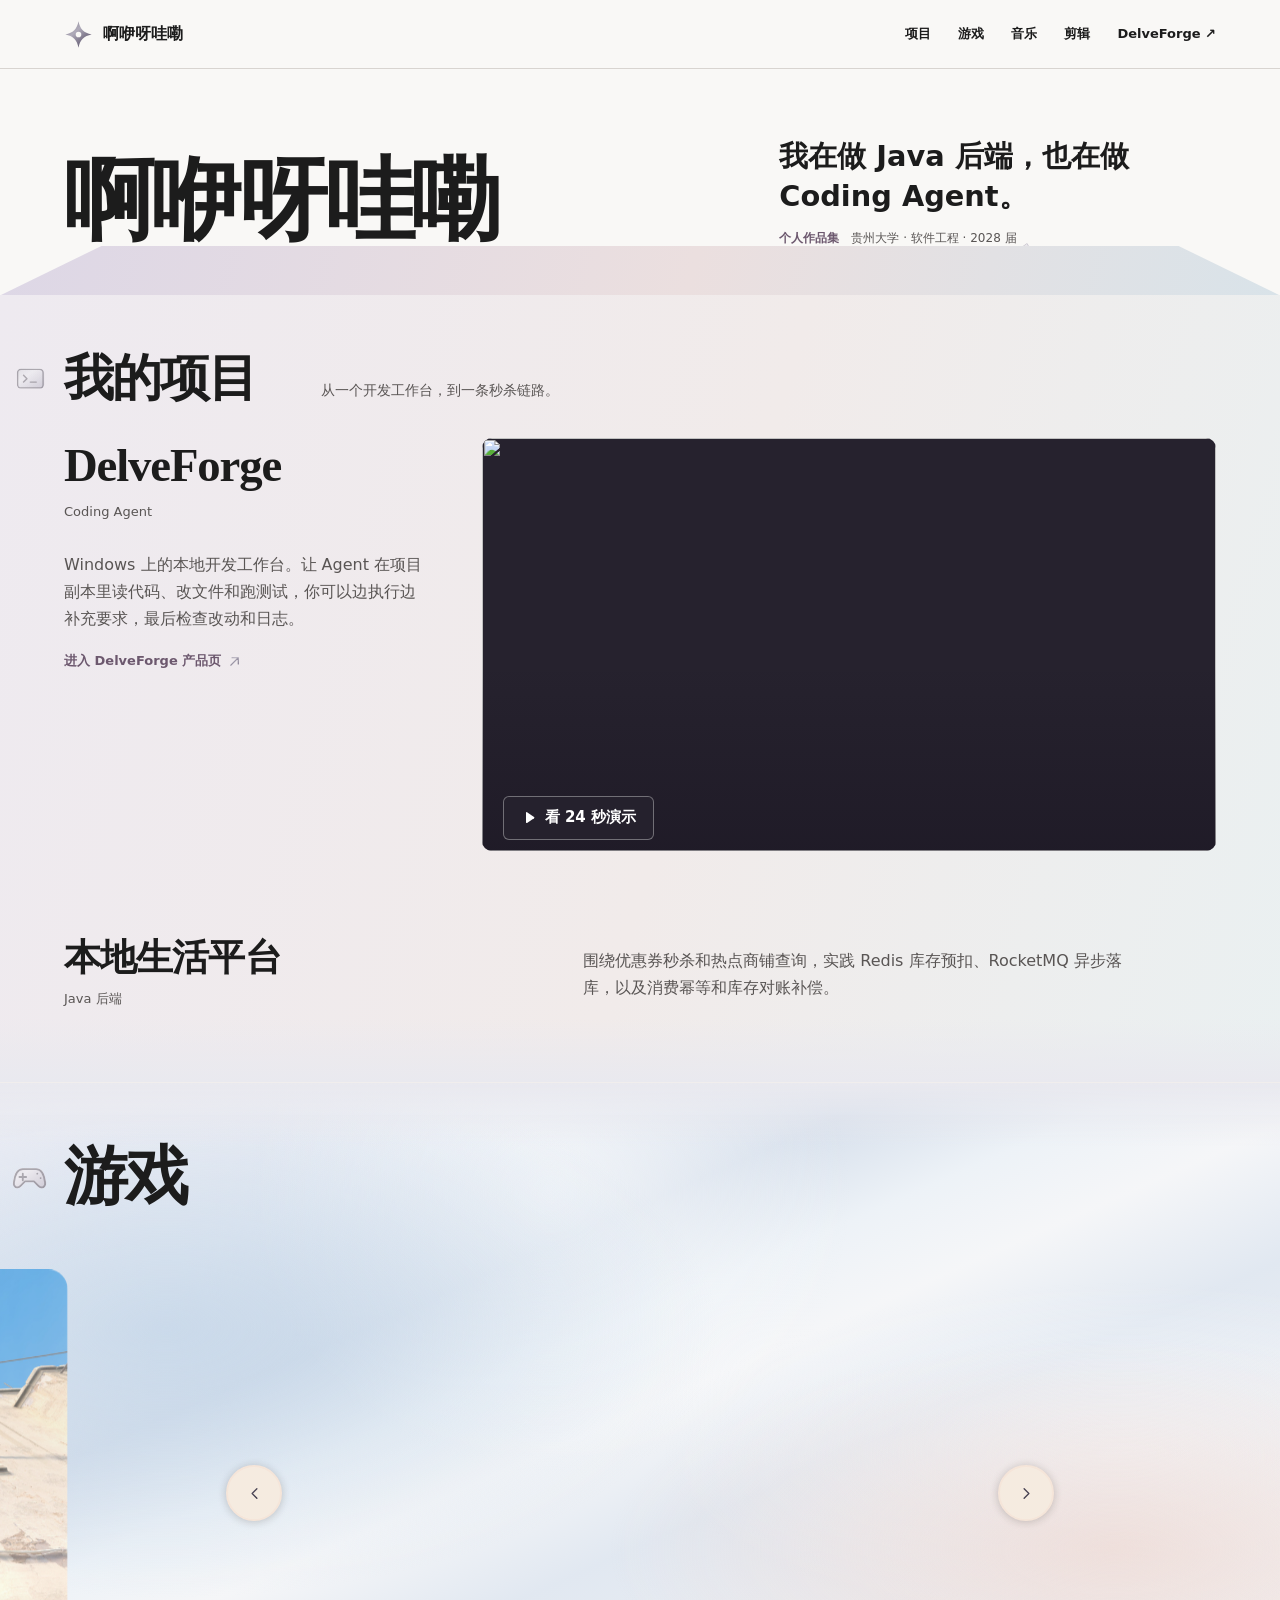
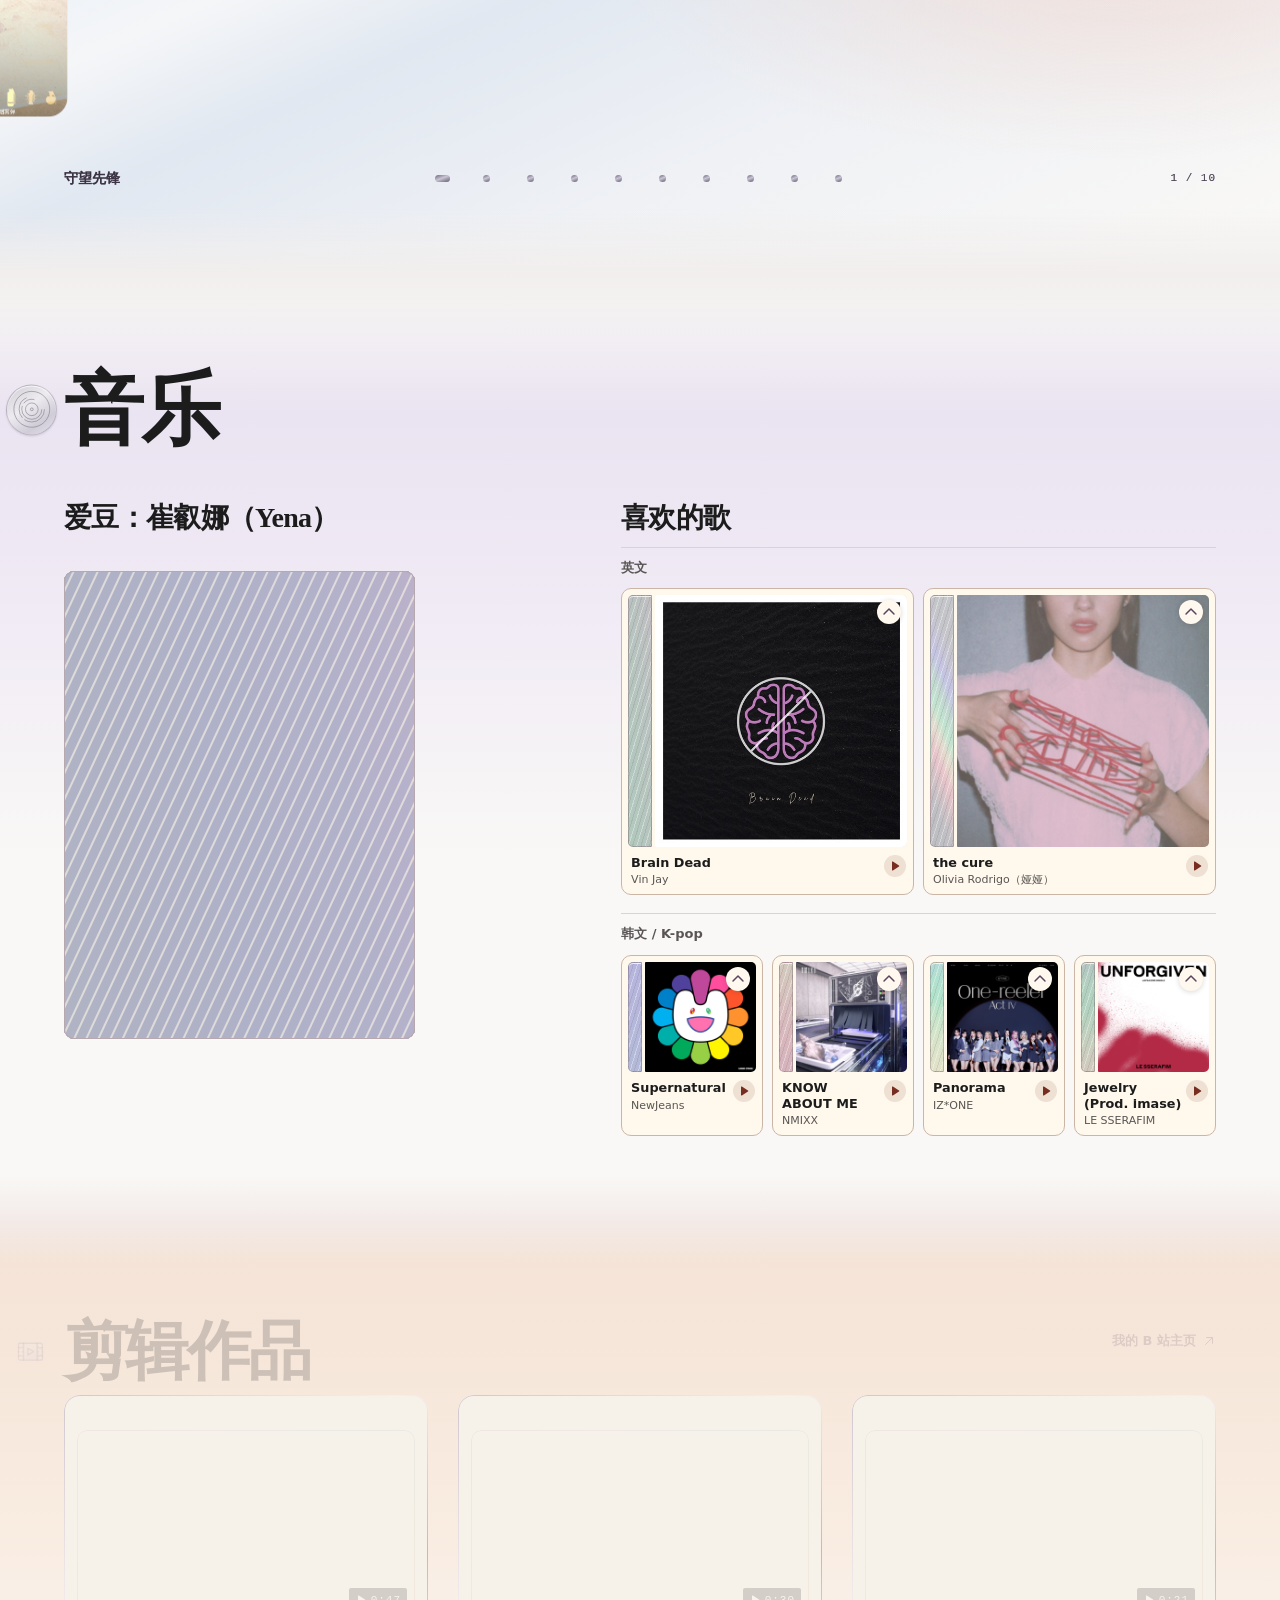
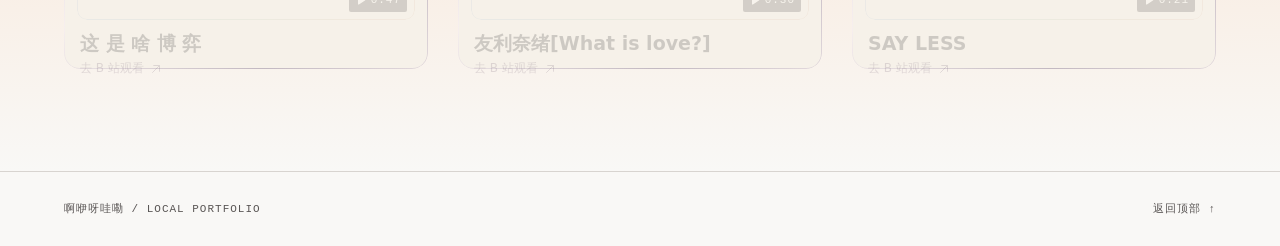
==== commit 6f150188: "Add DelveForge video demos to the portfolio" ====
--- a/index.html
+++ b/index.html
@@ -11,6 +11,8 @@
 <script defer src="./music-sleeves.js"></script>
 <link rel="stylesheet" href="./yena-stack.css">
 <script src="./yena-stack.js" defer></script>
+<link rel="stylesheet" href="./delveforge/demo-player.css">
+<script src="./delveforge/demo-player.js" defer></script>
 </head>
 <body>
 <a class="skip" href="#main">跳到主要内容</a>
@@ -36,7 +38,14 @@
 <div class="project-detail"><p>Windows 上的本地开发工作台。让 Agent 在项目副本里读代码、改文件和跑测试，你可以边执行边补充要求，最后检查改动和日志。</p>
 <a class="link" href="./delveforge/index.html" target="_blank" rel="noopener noreferrer">进入 DelveForge 产品页 <svg aria-hidden="true" class="surface-foil surface-foil-link" width="15" height="15" viewBox="0 0 24 24" fill="none" stroke="currentColor" stroke-width="1.7" stroke-linecap="round" stroke-linejoin="round"><path d="M6 18 18 6M8 6h10v10"/></svg></a></div>
 </div>
-<figure class="project-preview"><img src="./delveforge/workbench.png" width="1280" height="820" decoding="async" fetchpriority="high" alt="DelveForge 测试工作区，左侧是项目列表，右侧是 Agent 任务输入区"></figure>
+<figure class="project-preview demo-player" data-demo-player>
+<a class="demo-launch" href="https://delveforge-media.pages.dev/media/delveforge/delveforge-promo-short-v2.mp4" data-demo-label="DelveForge 24 秒演示">
+<img src="https://delveforge-media.pages.dev/media/delveforge/delveforge-cover-v2.png" width="1920" height="1080" loading="lazy" decoding="async" alt="">
+<span class="demo-cta"><svg aria-hidden="true" width="16" height="16" viewBox="0 0 16 16" fill="currentColor"><path d="M5 2.9a.7.7 0 0 1 1.04-.6l7 4.7a.7.7 0 0 1 0 1.16l-7 4.72A.7.7 0 0 1 5 12.3z"/></svg>看 24 秒演示</span>
+</a>
+<div class="demo-screen" hidden><button class="demo-close" type="button" aria-label="关闭演示"><svg aria-hidden="true" width="20" height="20" viewBox="0 0 20 20" fill="none" stroke="currentColor" stroke-width="1.7" stroke-linecap="round"><path d="m5 5 10 10M15 5 5 15"/></svg></button></div>
+<p class="demo-status" role="status"></p>
+</figure>
 </article>
 <article class="project project-secondary" data-reveal="2">
 <div class="project-id"><div><h3>本地生活平台</h3><span class="project-kind">Java 后端</span></div></div>
--- a/delveforge/demo-player.css
+++ b/delveforge/demo-player.css
@@ -0,0 +1,36 @@
+/* DelveForge video: a normal media link unless inline playback is available. */
+.demo-player { min-width:0; }
+.demo-player [hidden] { display:none !important; }
+.demo-launch,.demo-screen {
+  position:relative; display:block; width:100%; aspect-ratio:16/9;
+  overflow:hidden; border-radius:10px; background:#26222e;
+}
+.demo-launch:focus-visible,.demo-close:focus-visible,.demo-screen video:focus-visible {
+  outline:2px solid #765699; outline-offset:3px;
+}
+.demo-player .demo-launch img {
+  display:block; width:100%; height:100%; max-width:none; object-fit:cover; object-position:center;
+}
+.demo-launch::after {
+  content:""; position:absolute; inset:0; pointer-events:none;
+  background:linear-gradient(180deg,transparent 55%,rgba(21,16,29,.38));
+}
+.demo-launch:hover .demo-cta { background:#3c304c; color:white; }
+.demo-cta {
+  position:absolute; z-index:1; inset:auto auto clamp(8px,2.8%,26px) clamp(8px,2.8%,26px);
+  display:inline-flex; align-items:center; gap:8px; min-height:44px; max-width:calc(100% - 16px);
+  padding:6px clamp(10px,1.5vw,17px); border:1px solid rgba(255,255,255,.35); border-radius:6px;
+  background:#25212d; color:#fff; font:650 clamp(12px,1.2vw,15px)/1.25 var(--sans,sans-serif);
+}
+.demo-cta svg { display:block; flex:none; }
+.demo-cta .demo-time { color:#eee0f7; white-space:nowrap; font-weight:500; font-variant-numeric:tabular-nums; }
+.demo-screen video { display:block; width:100%; height:100%; background:#17141e; }
+.demo-screen video:focus-visible { outline-offset:-4px; }
+.demo-close {
+  position:absolute; z-index:2; inset:6px 6px auto auto; display:grid; place-items:center;
+  width:44px; height:44px; padding:0; border:1px solid #bfb5cc; border-radius:6px;
+  background:#25212d; color:#fff; cursor:pointer;
+}
+.demo-close:hover { background:#3c304c; }
+.demo-status { margin:6px 0 0; color:var(--work-muted,var(--muted,#59525d)); font-size:13px; }
+.demo-status:empty { display:none; }
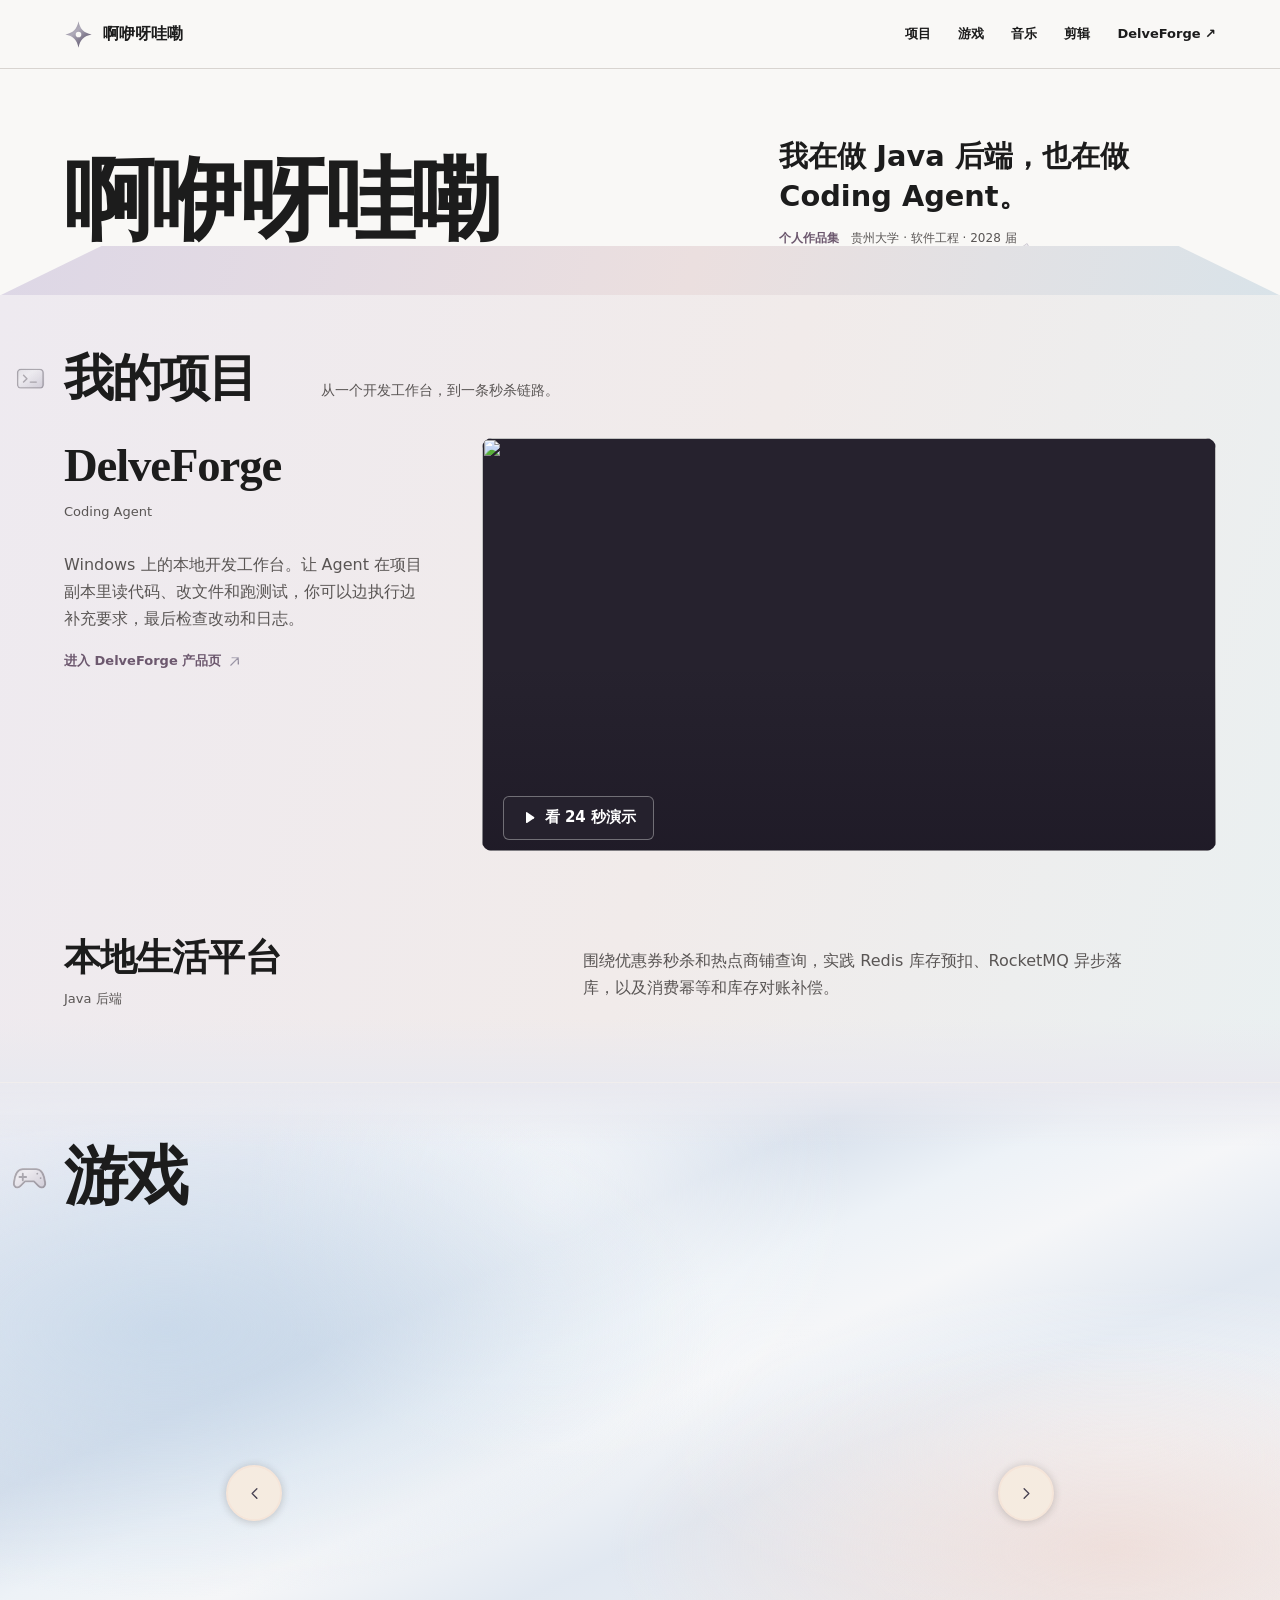
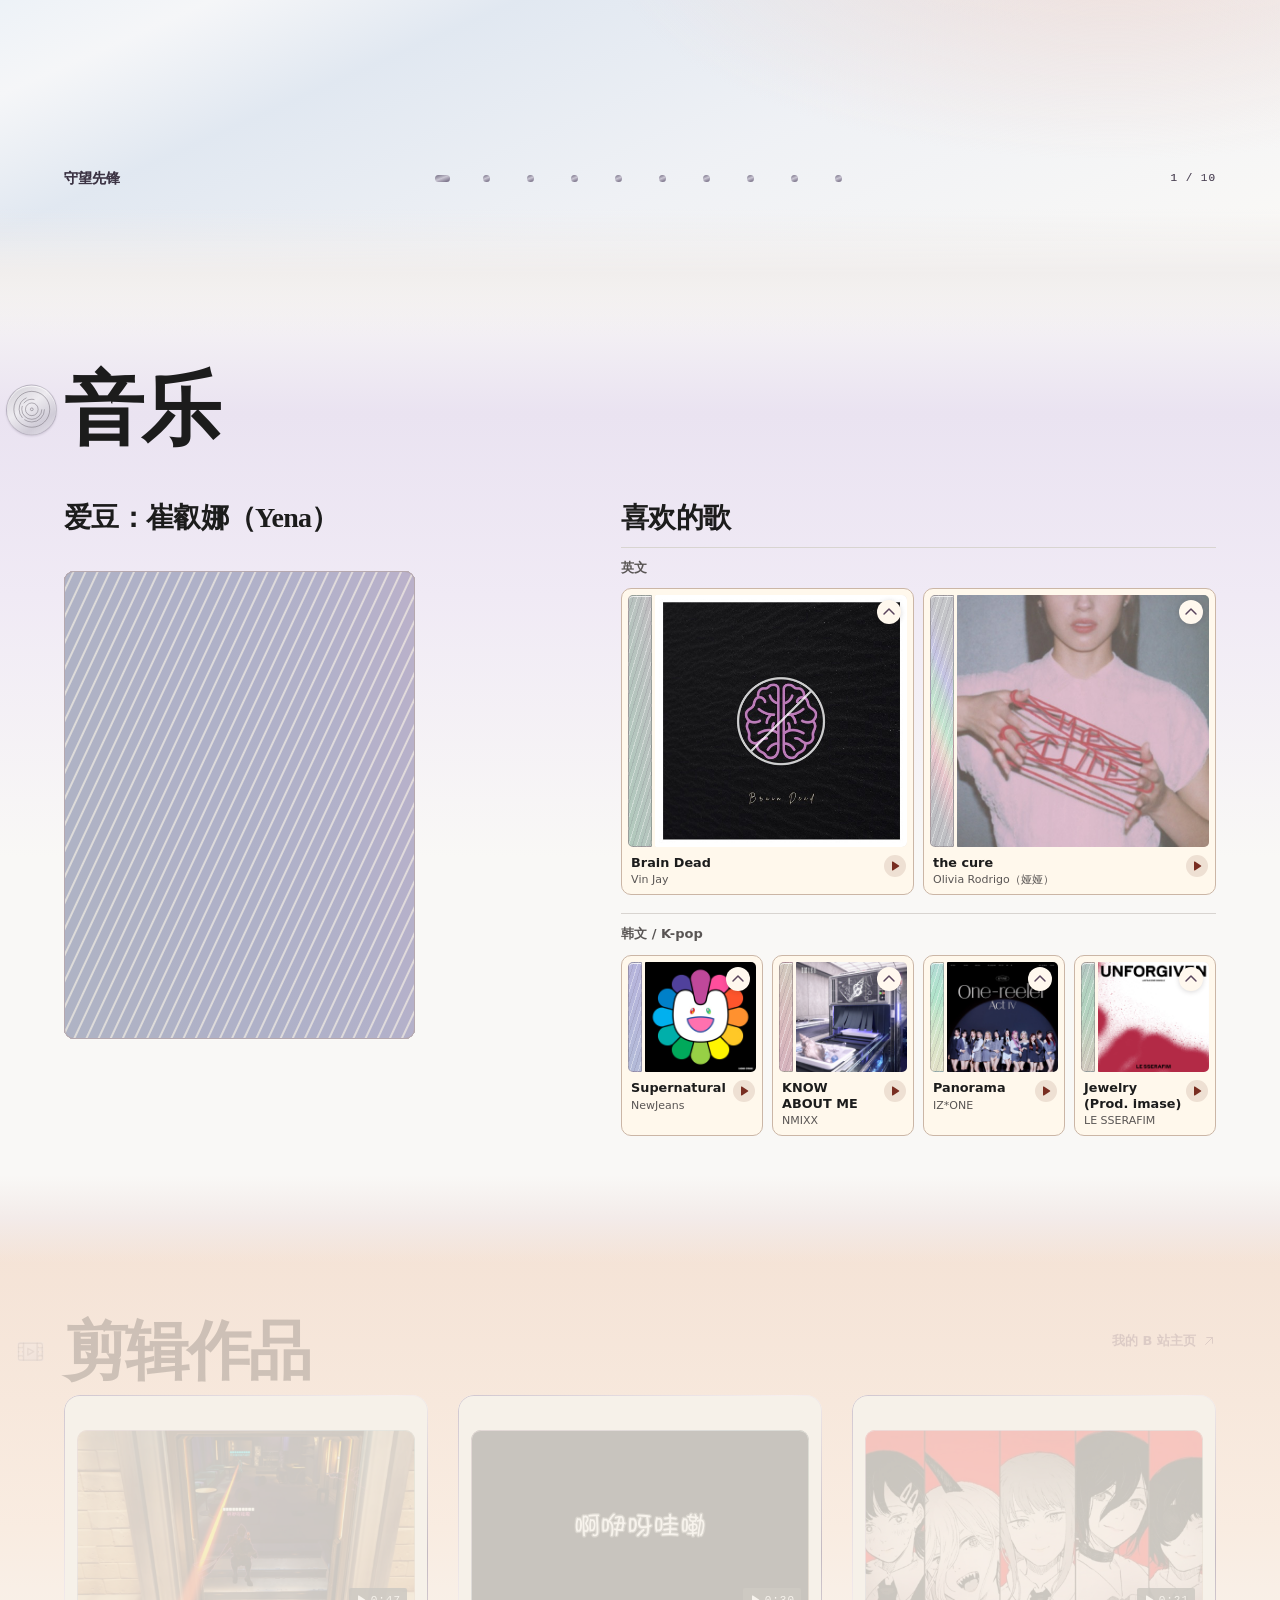
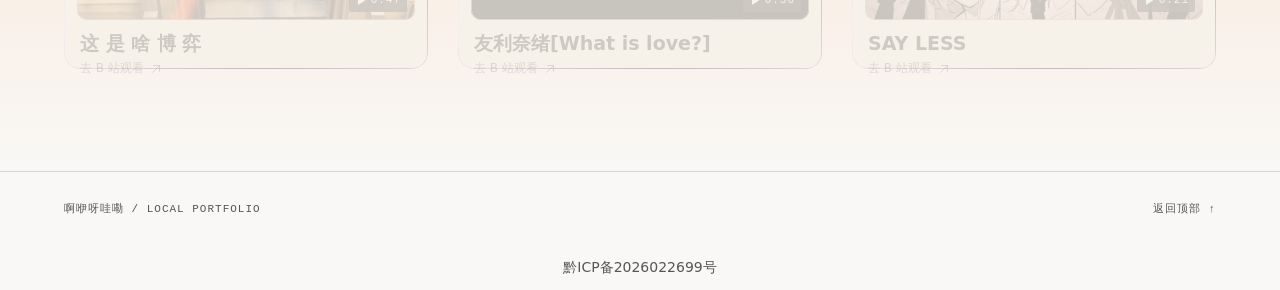
==== commit 2eead9b2: "Add ICP filing number to portfolio footer" ====
--- a/index.html
+++ b/index.html
@@ -140,7 +140,7 @@
 <div class="video-controls" data-reveal="3" aria-label="切换剪辑海报" hidden><button type="button" data-video-step="-1" aria-label="上一张剪辑海报"><svg aria-hidden="true" width="19" height="19" viewBox="0 0 24 24" fill="none" stroke="currentColor" stroke-width="1.7" stroke-linecap="round" stroke-linejoin="round"><path d="M15 18l-6-6 6-6"/></svg></button><span class="video-count" aria-live="polite">1 / 3</span><button type="button" data-video-step="1" aria-label="下一张剪辑海报"><svg aria-hidden="true" width="19" height="19" viewBox="0 0 24 24" fill="none" stroke="currentColor" stroke-width="1.7" stroke-linecap="round" stroke-linejoin="round"><path d="m9 18 6-6-6-6"/></svg></button></div>
 </section>
 </main>
-<footer class="foot"><div class="container"><span class="kicker">啊咿呀哇嘞 / LOCAL PORTFOLIO</span><a class="kicker" href="#main">返回顶部 ↑</a></div></footer>
+<footer class="foot"><div class="container"><span class="kicker">啊咿呀哇嘞 / LOCAL PORTFOLIO</span><a class="kicker" href="#main">返回顶部 ↑</a></div><div style="text-align:center;font-size:.875rem"><a href="https://beian.miit.gov.cn/" target="_blank" rel="noopener noreferrer">黔ICP备2026022699号</a></div></footer>
 <script>
 
 (() => {
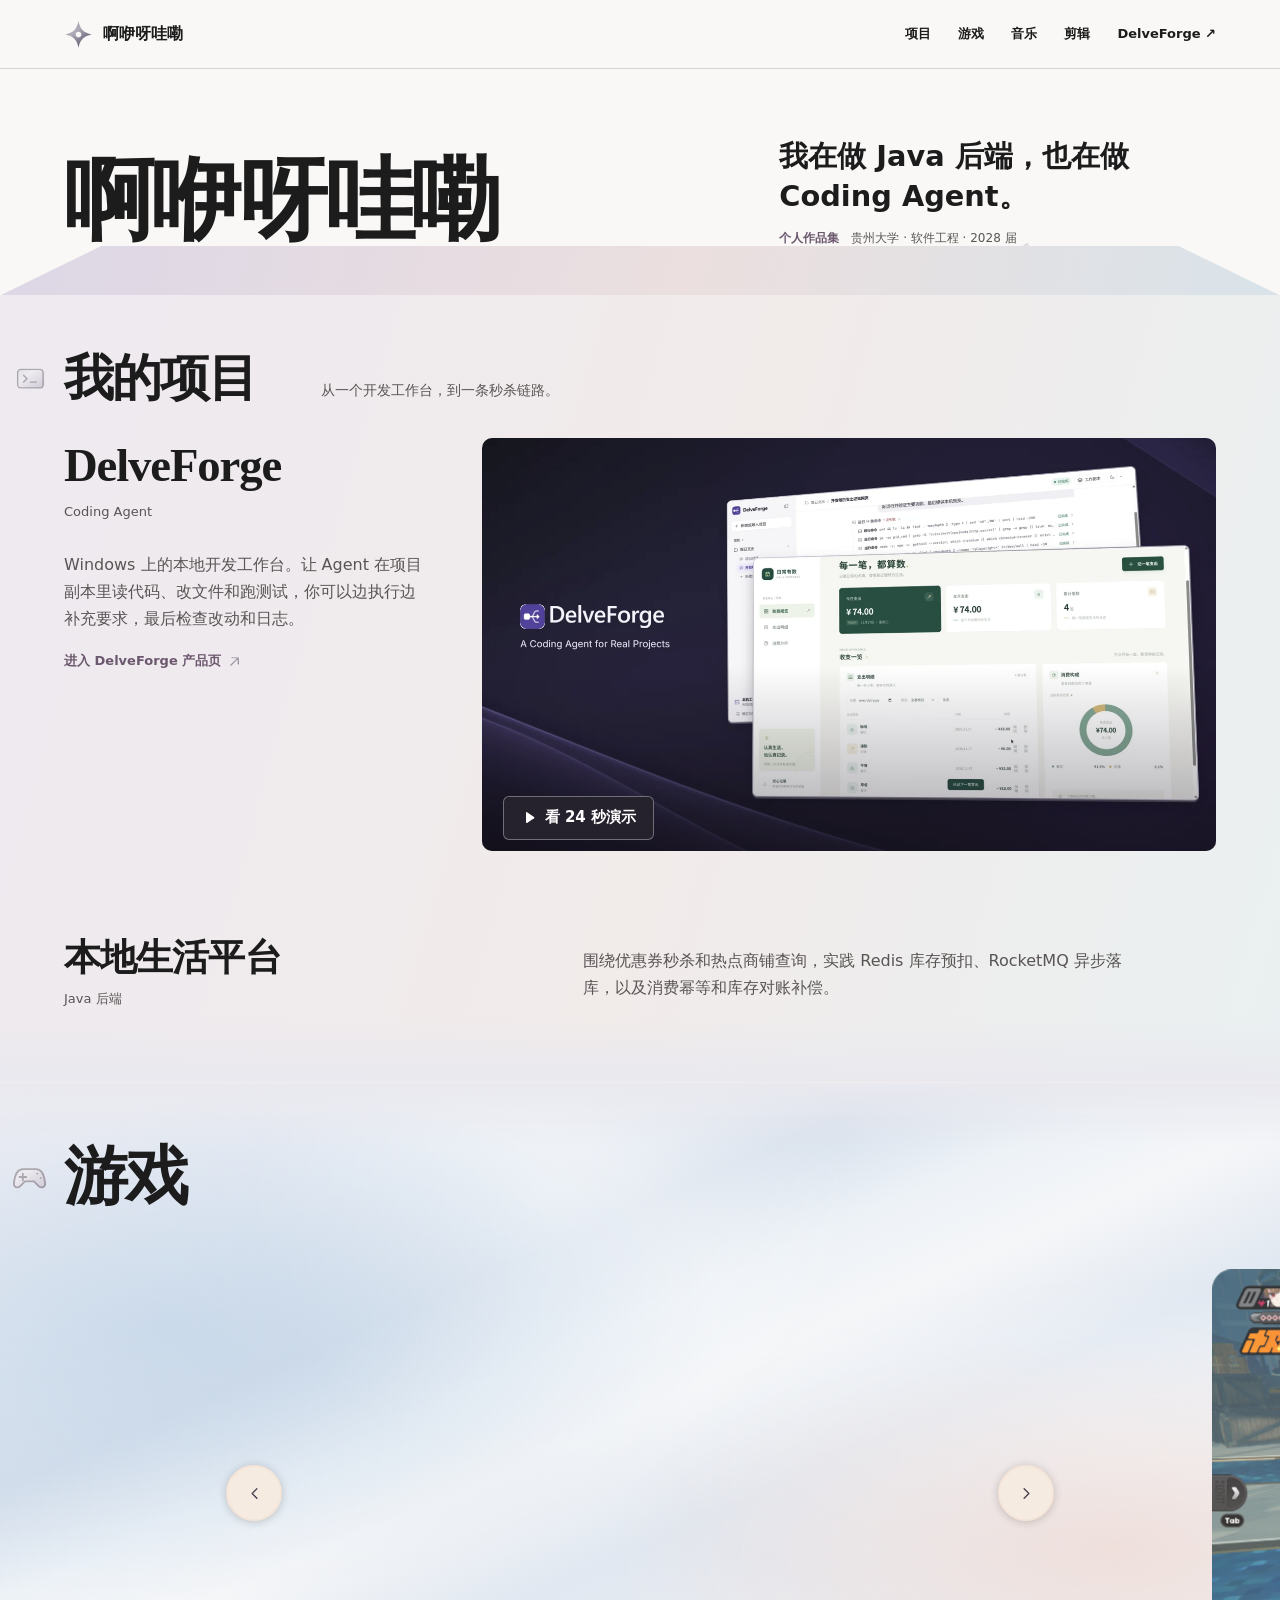
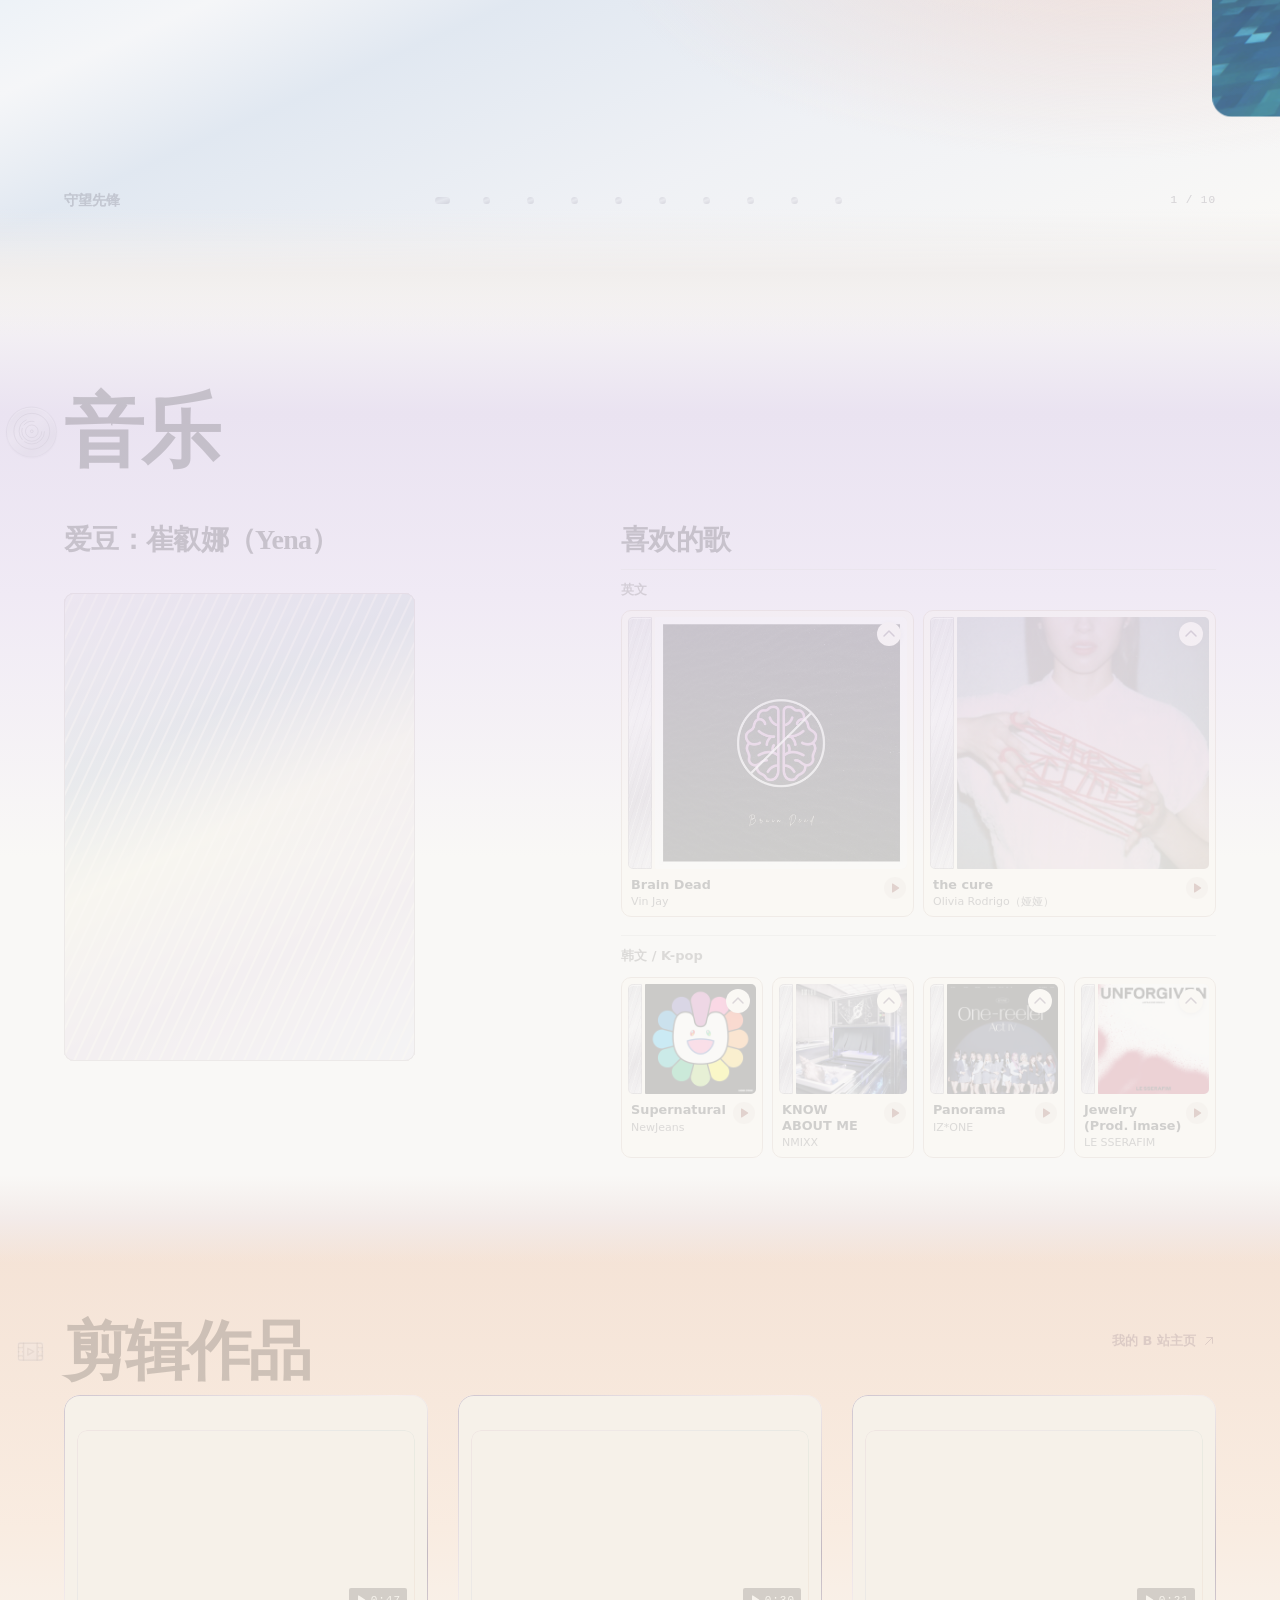
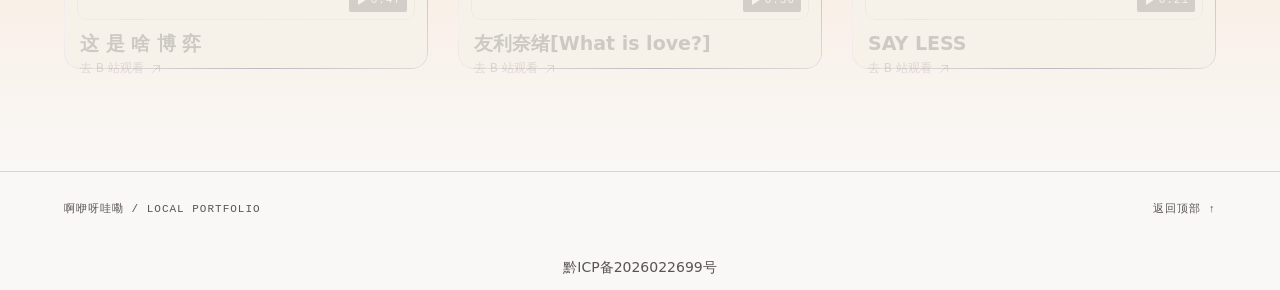
==== commit 12b20fc7: "Serve portfolio media locally and remove touch tap flash" ====
--- a/index.html
+++ b/index.html
@@ -6,13 +6,13 @@
 <meta name="description" content="啊咿呀哇嘞的个人主页。关注 Java 后端与 Coding Agent。">
 <meta name="theme-color" content="#f9f8f6">
 <title>啊咿呀哇嘞｜个人作品集</title>
-<link rel="stylesheet" href="./site.css">
+<link rel="stylesheet" href="./site.css?v=20261125">
 <link rel="stylesheet" href="./music-sleeves.css">
 <script defer src="./music-sleeves.js"></script>
 <link rel="stylesheet" href="./yena-stack.css">
 <script src="./yena-stack.js" defer></script>
 <link rel="stylesheet" href="./delveforge/demo-player.css">
-<script src="./delveforge/demo-player.js" defer></script>
+<script src="./delveforge/demo-player.js?v=20261125" defer></script>
 </head>
 <body>
 <a class="skip" href="#main">跳到主要内容</a>
@@ -39,8 +39,8 @@
 <a class="link" href="./delveforge/index.html" target="_blank" rel="noopener noreferrer">进入 DelveForge 产品页 <svg aria-hidden="true" class="surface-foil surface-foil-link" width="15" height="15" viewBox="0 0 24 24" fill="none" stroke="currentColor" stroke-width="1.7" stroke-linecap="round" stroke-linejoin="round"><path d="M6 18 18 6M8 6h10v10"/></svg></a></div>
 </div>
 <figure class="project-preview demo-player" data-demo-player>
-<a class="demo-launch" href="https://delveforge-media.pages.dev/media/delveforge/delveforge-promo-short-v2.mp4" data-demo-label="DelveForge 24 秒演示">
-<img src="https://delveforge-media.pages.dev/media/delveforge/delveforge-cover-v2.png" width="1920" height="1080" loading="lazy" decoding="async" alt="">
+<a class="demo-launch" href="https://delveforge-media.pages.dev/media/delveforge/delveforge-promo-short-v2.mp4" data-demo-local-src="/media/delveforge/delveforge-promo-short-v2.mp4" data-demo-label="DelveForge 24 秒演示">
+<img src="./images/delveforge-demo-cover.webp" width="1920" height="1080" loading="lazy" decoding="async" alt="">
 <span class="demo-cta"><svg aria-hidden="true" width="16" height="16" viewBox="0 0 16 16" fill="currentColor"><path d="M5 2.9a.7.7 0 0 1 1.04-.6l7 4.7a.7.7 0 0 1 0 1.16l-7 4.72A.7.7 0 0 1 5 12.3z"/></svg>看 24 秒演示</span>
 </a>
 <div class="demo-screen" hidden><button class="demo-close" type="button" aria-label="关闭演示"><svg aria-hidden="true" width="20" height="20" viewBox="0 0 20 20" fill="none" stroke="currentColor" stroke-width="1.7" stroke-linecap="round"><path d="m5 5 10 10M15 5 5 15"/></svg></button></div>
--- a/site.css
+++ b/site.css
@@ -34,6 +34,7 @@
 button { font:inherit; }
 [hidden] { display:none!important; }
 a { color:inherit; text-decoration:none; }
+:where(a,button,summary,[role='button']) { -webkit-tap-highlight-color:transparent; }
 :focus-visible { outline:2px solid var(--signal); outline-offset:4px; }
 ::selection { background:#59494c; color:#fff; }
 .container { width:min(100% - 2 * var(--gutter), 1152px); margin-inline:auto; min-width:0; }
